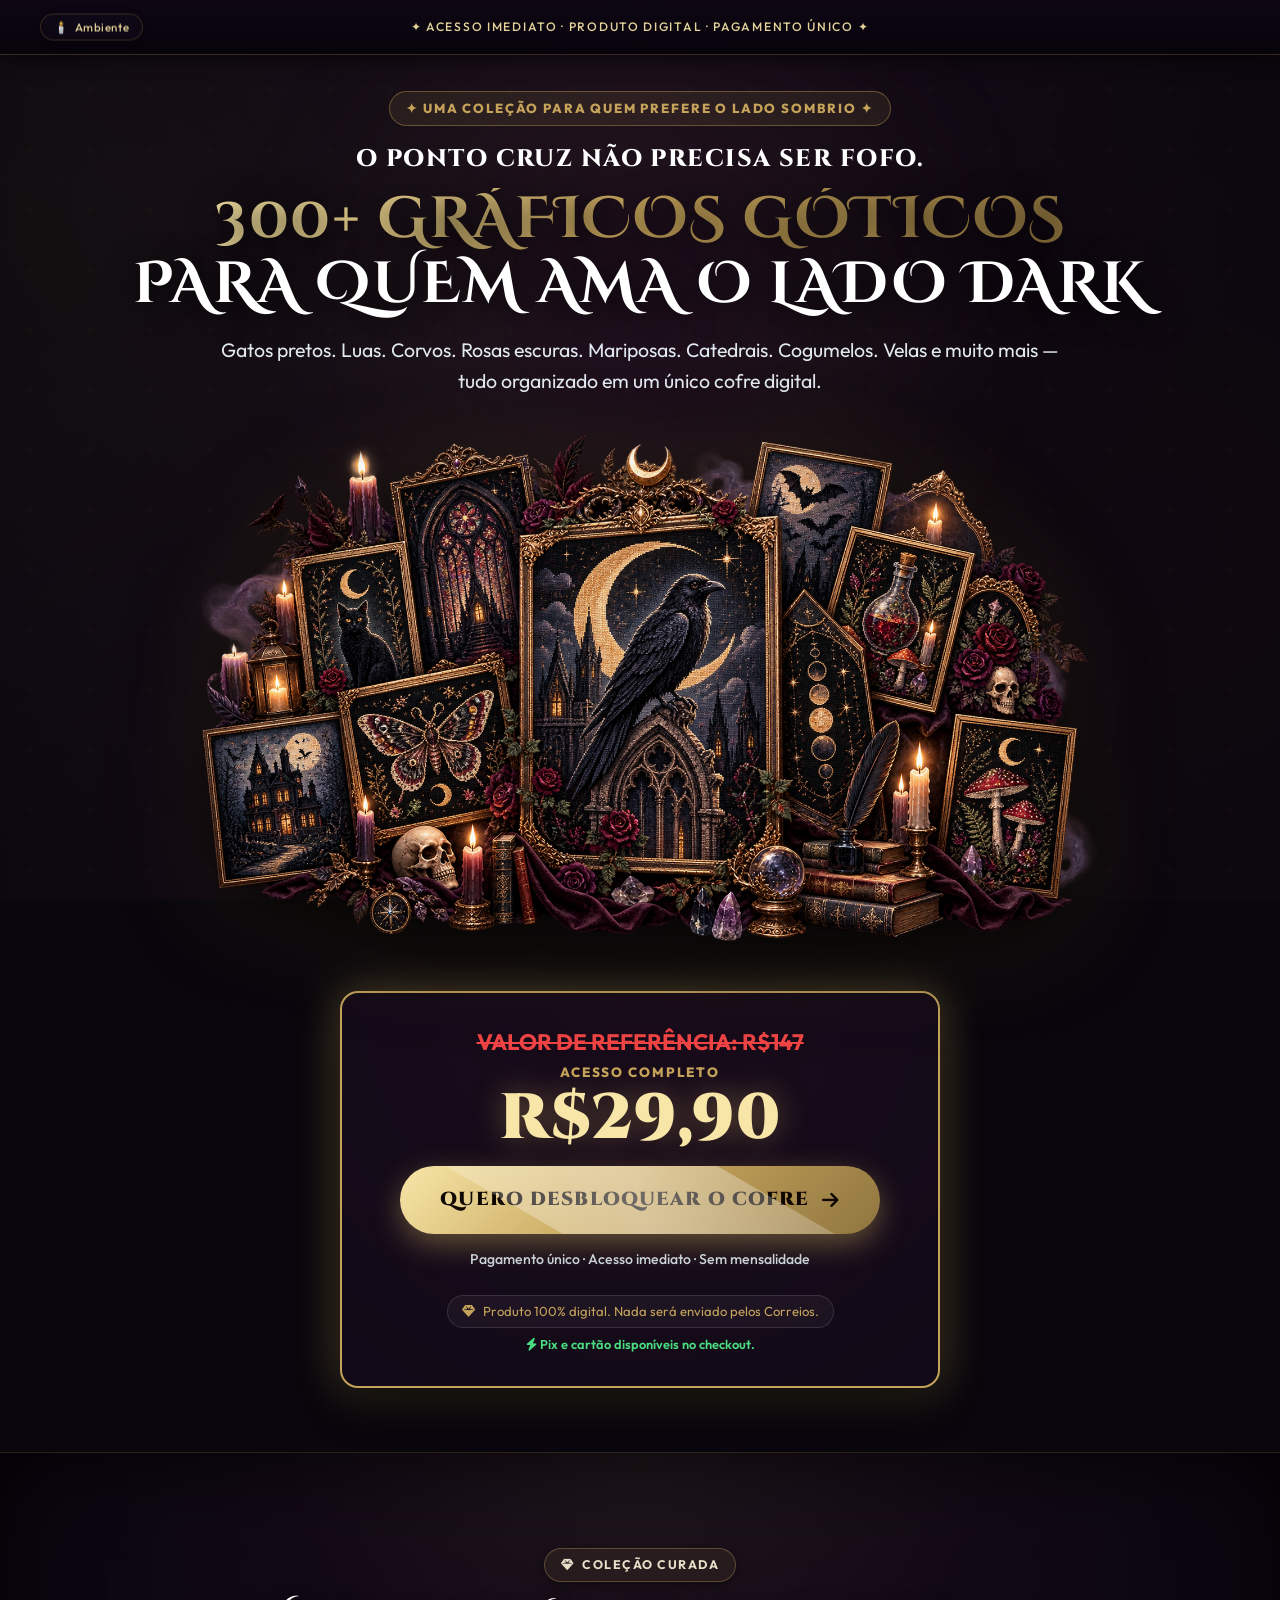
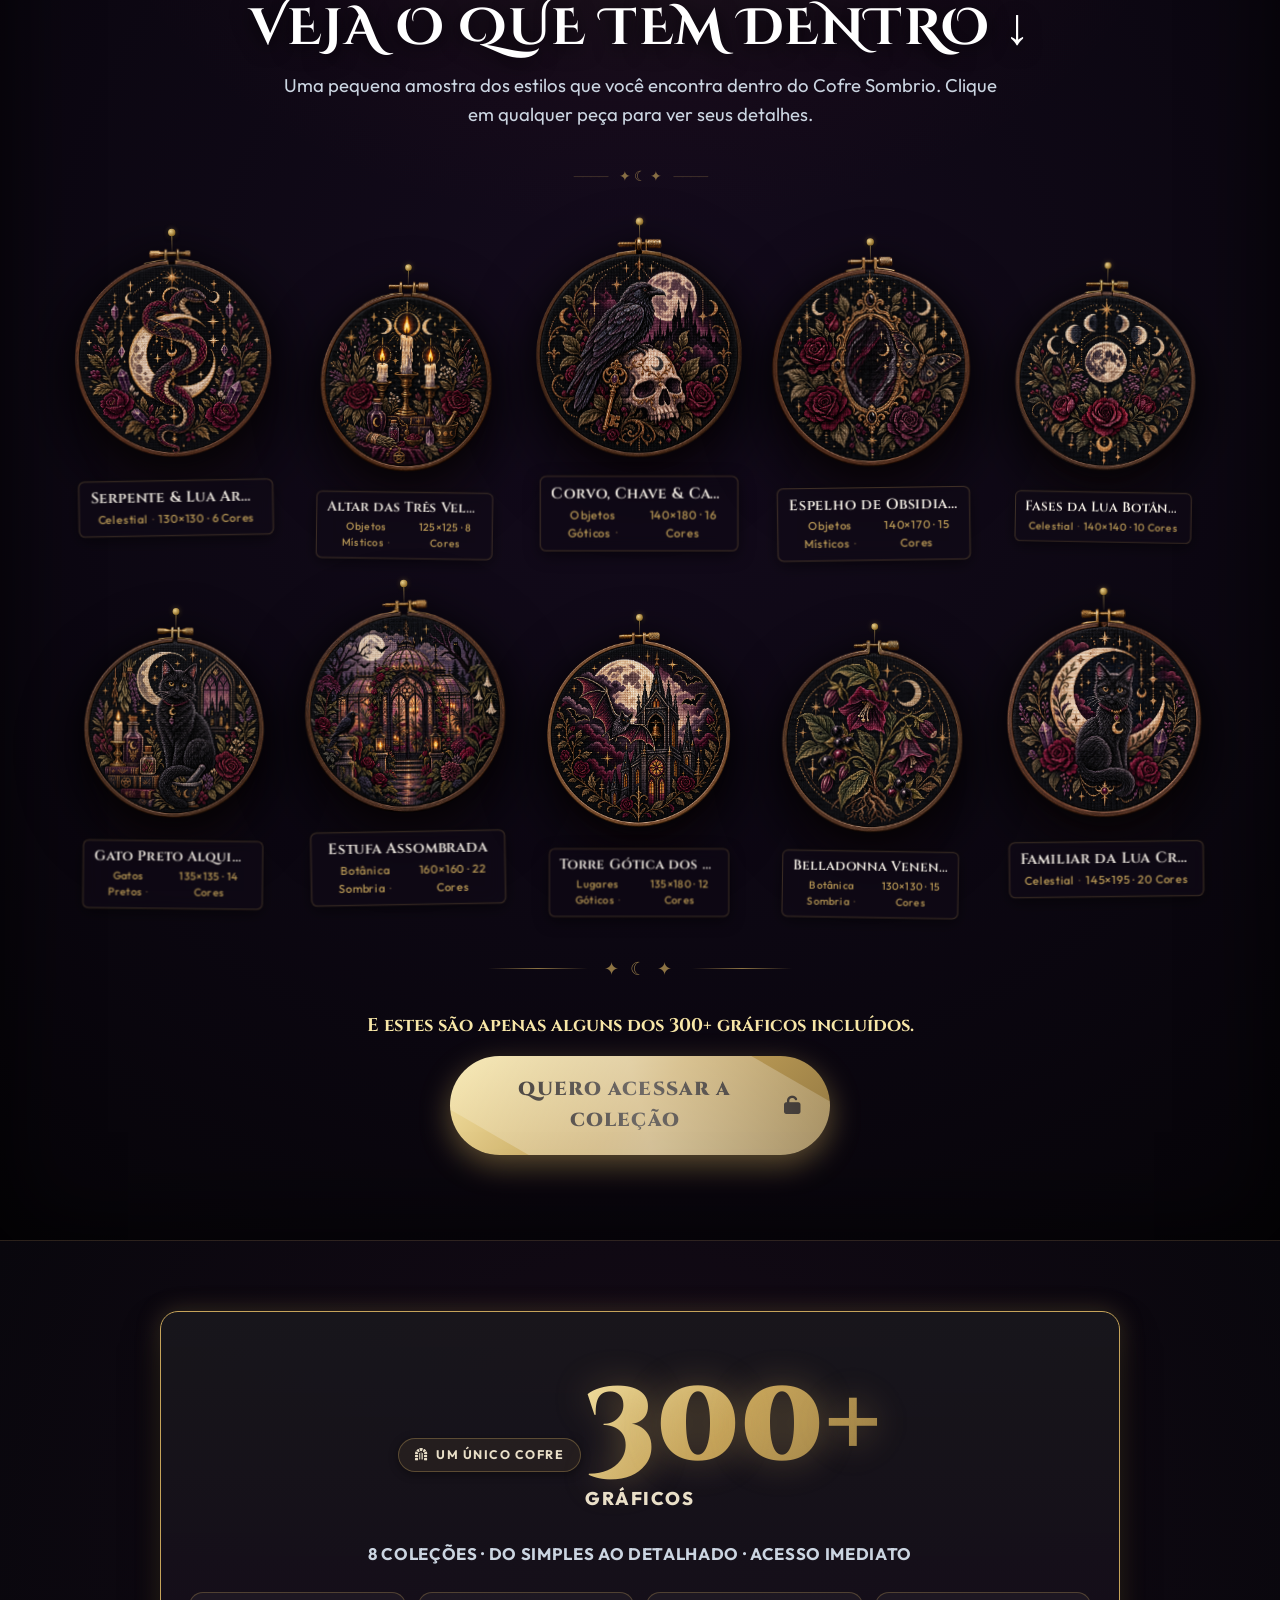
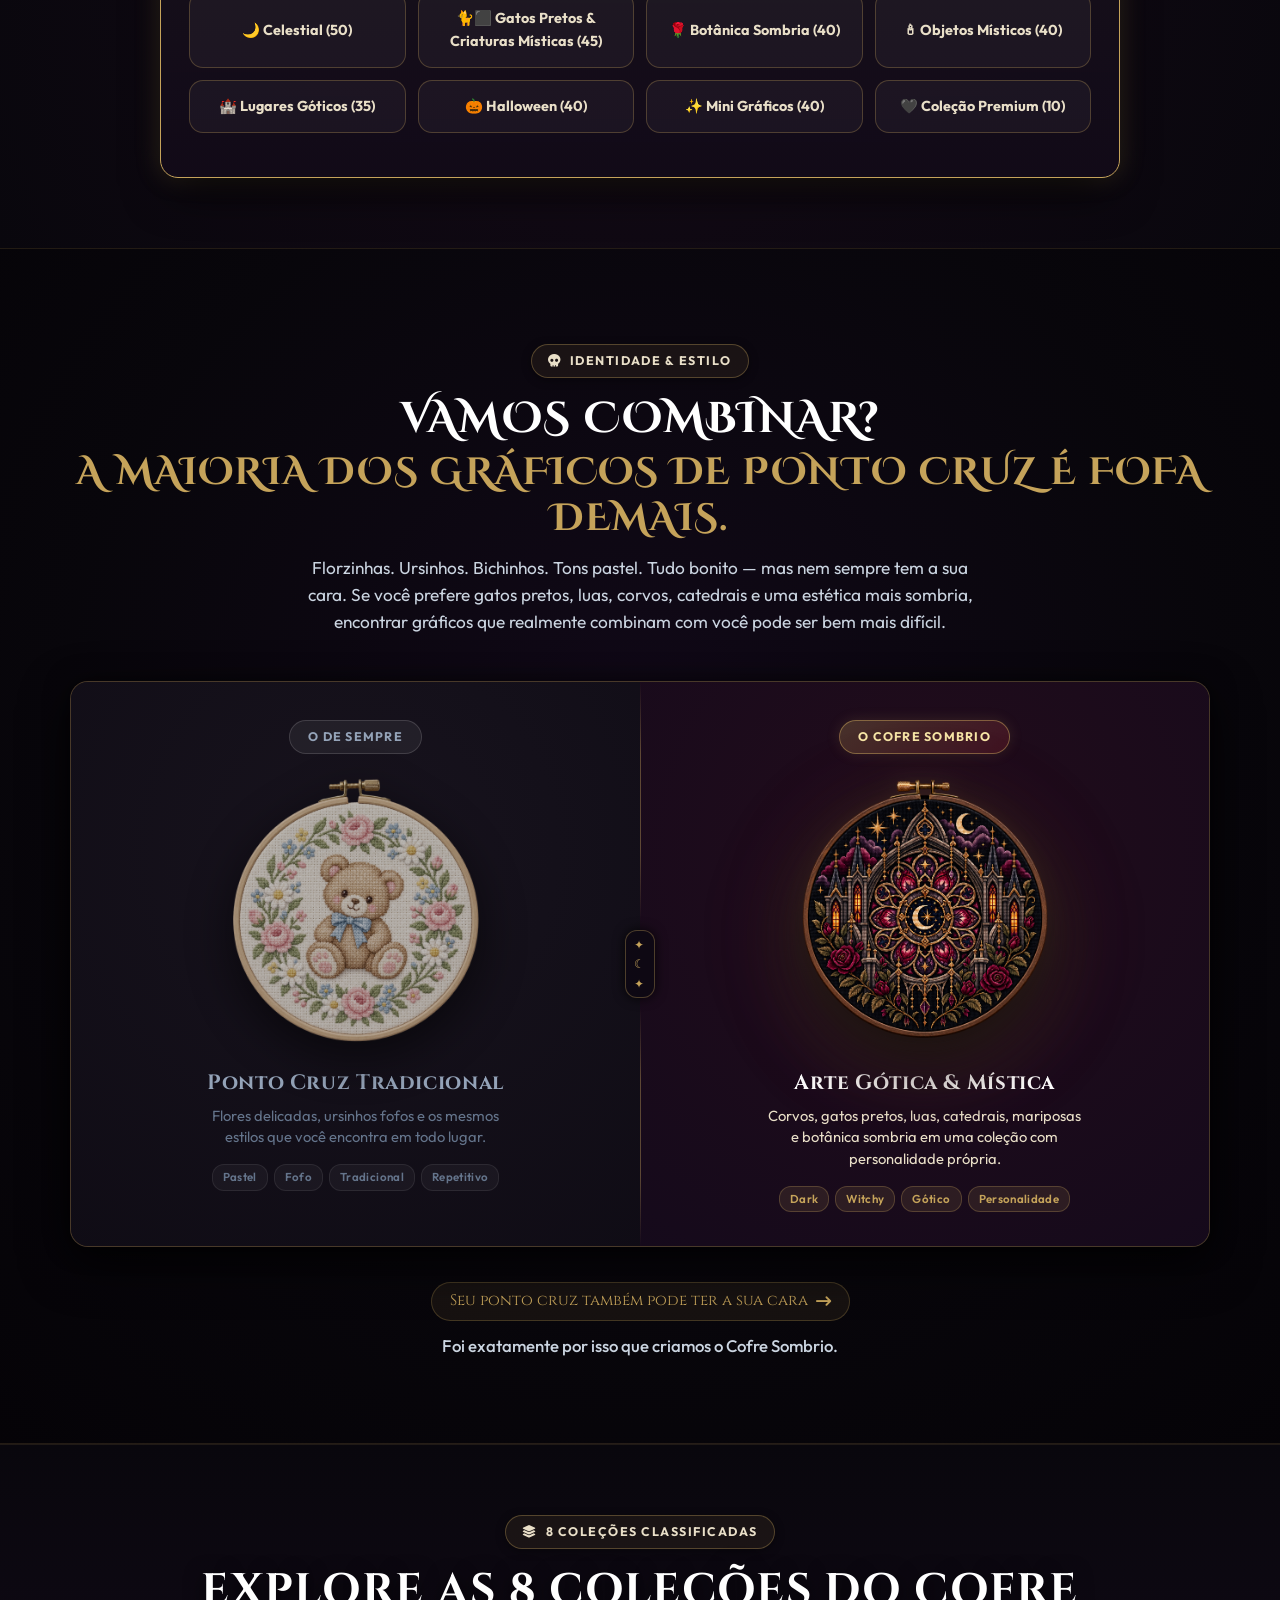
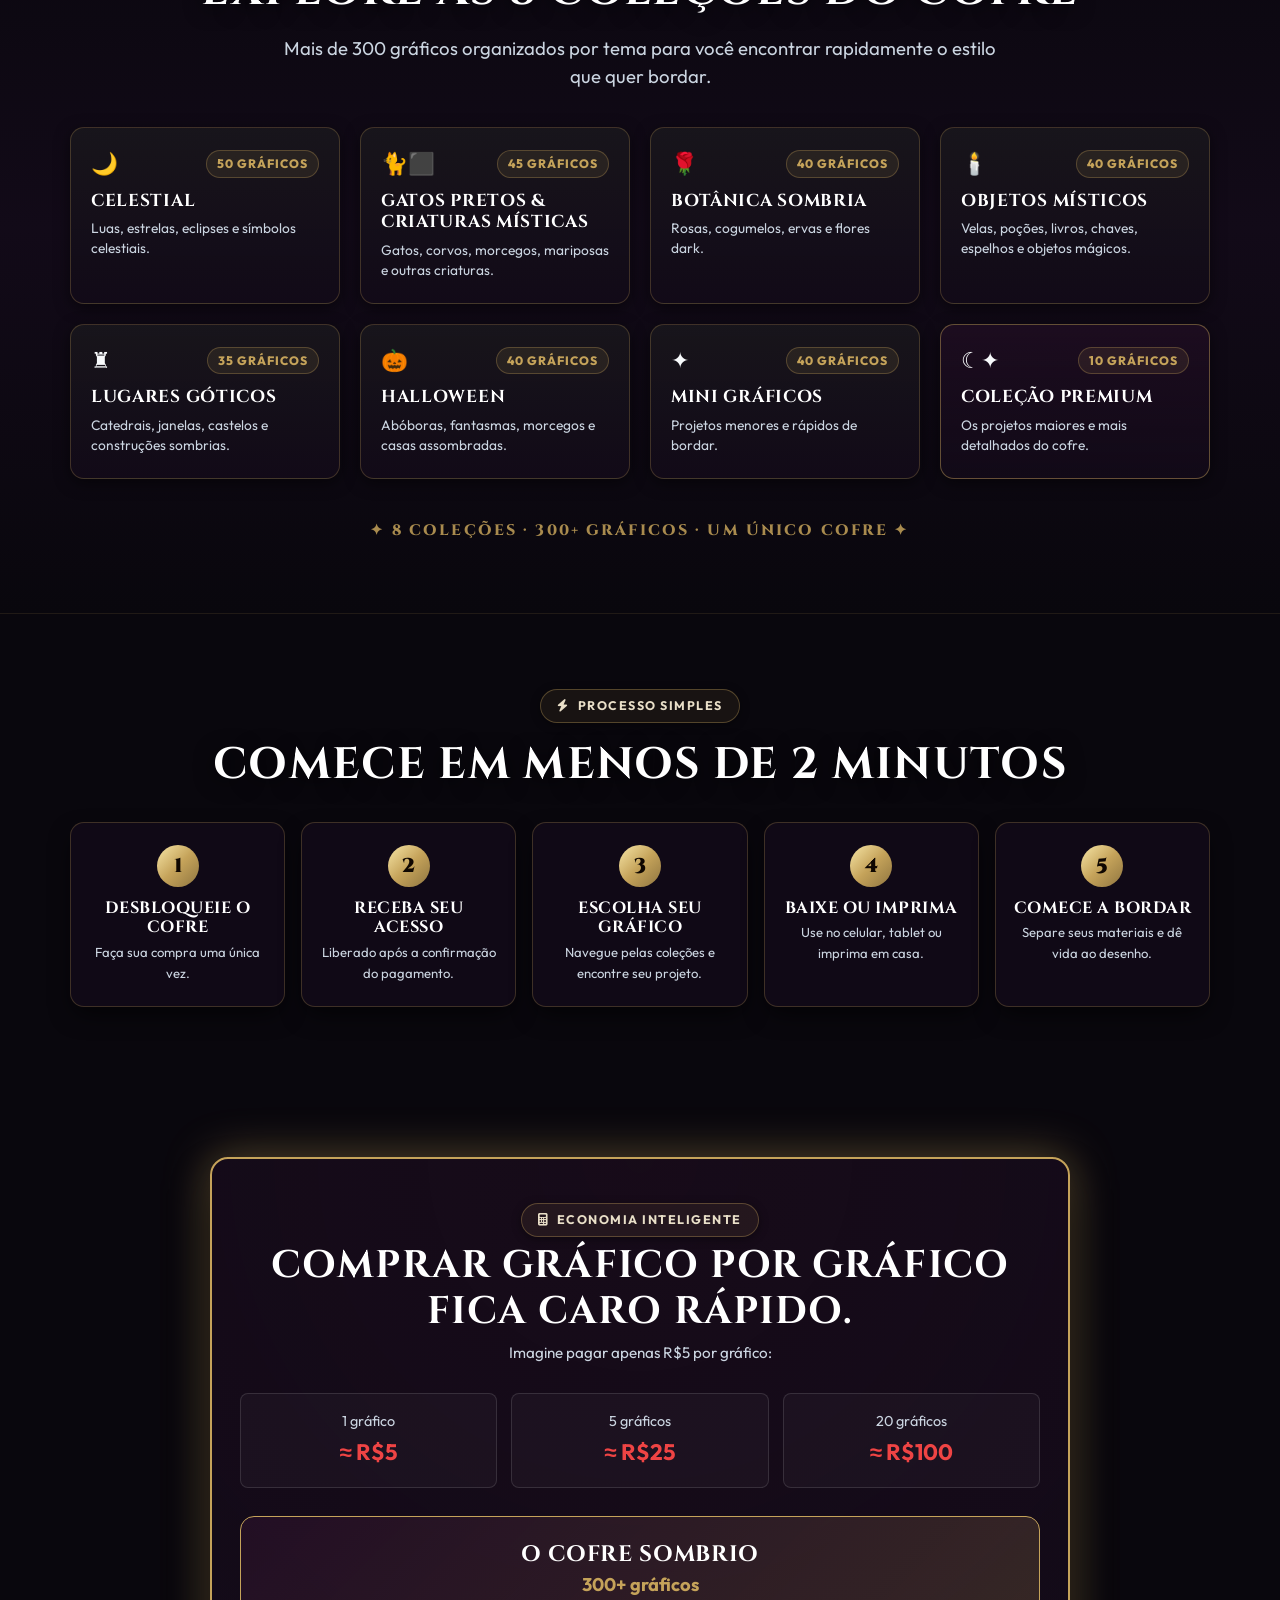
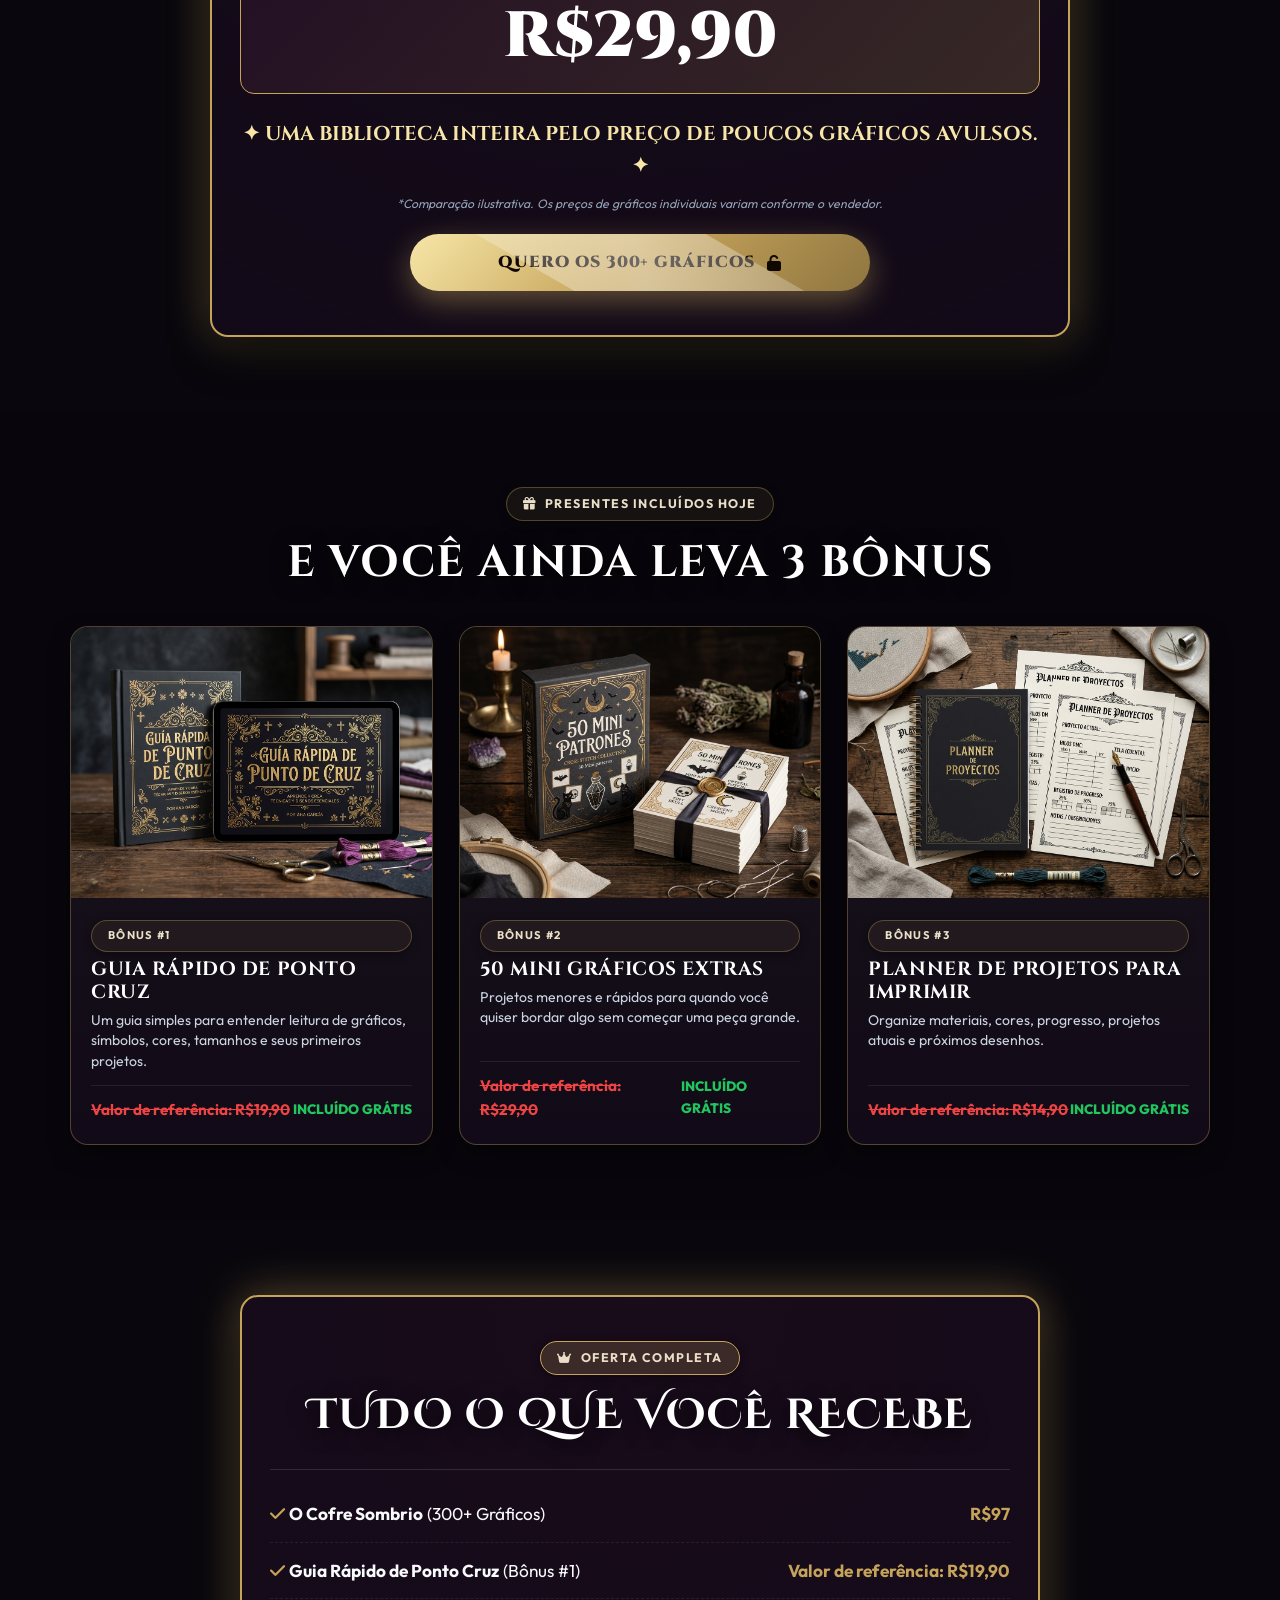
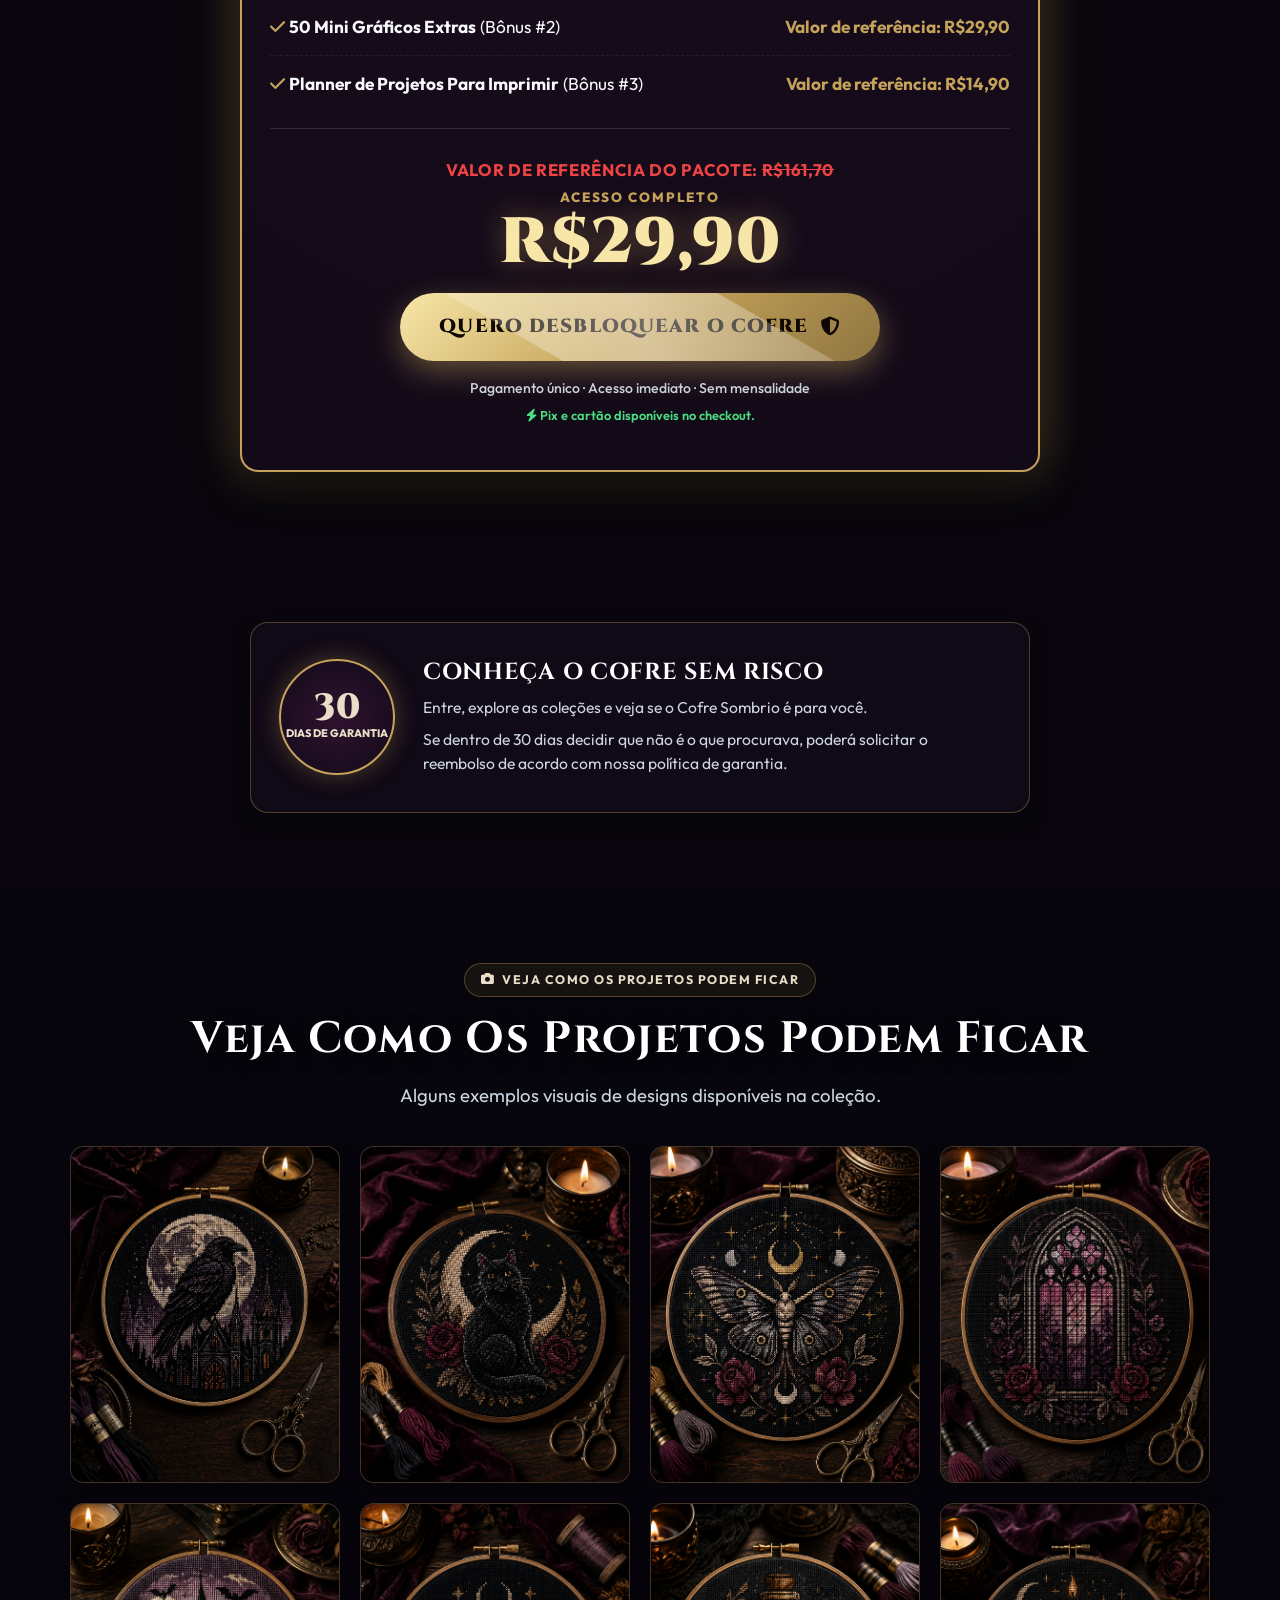
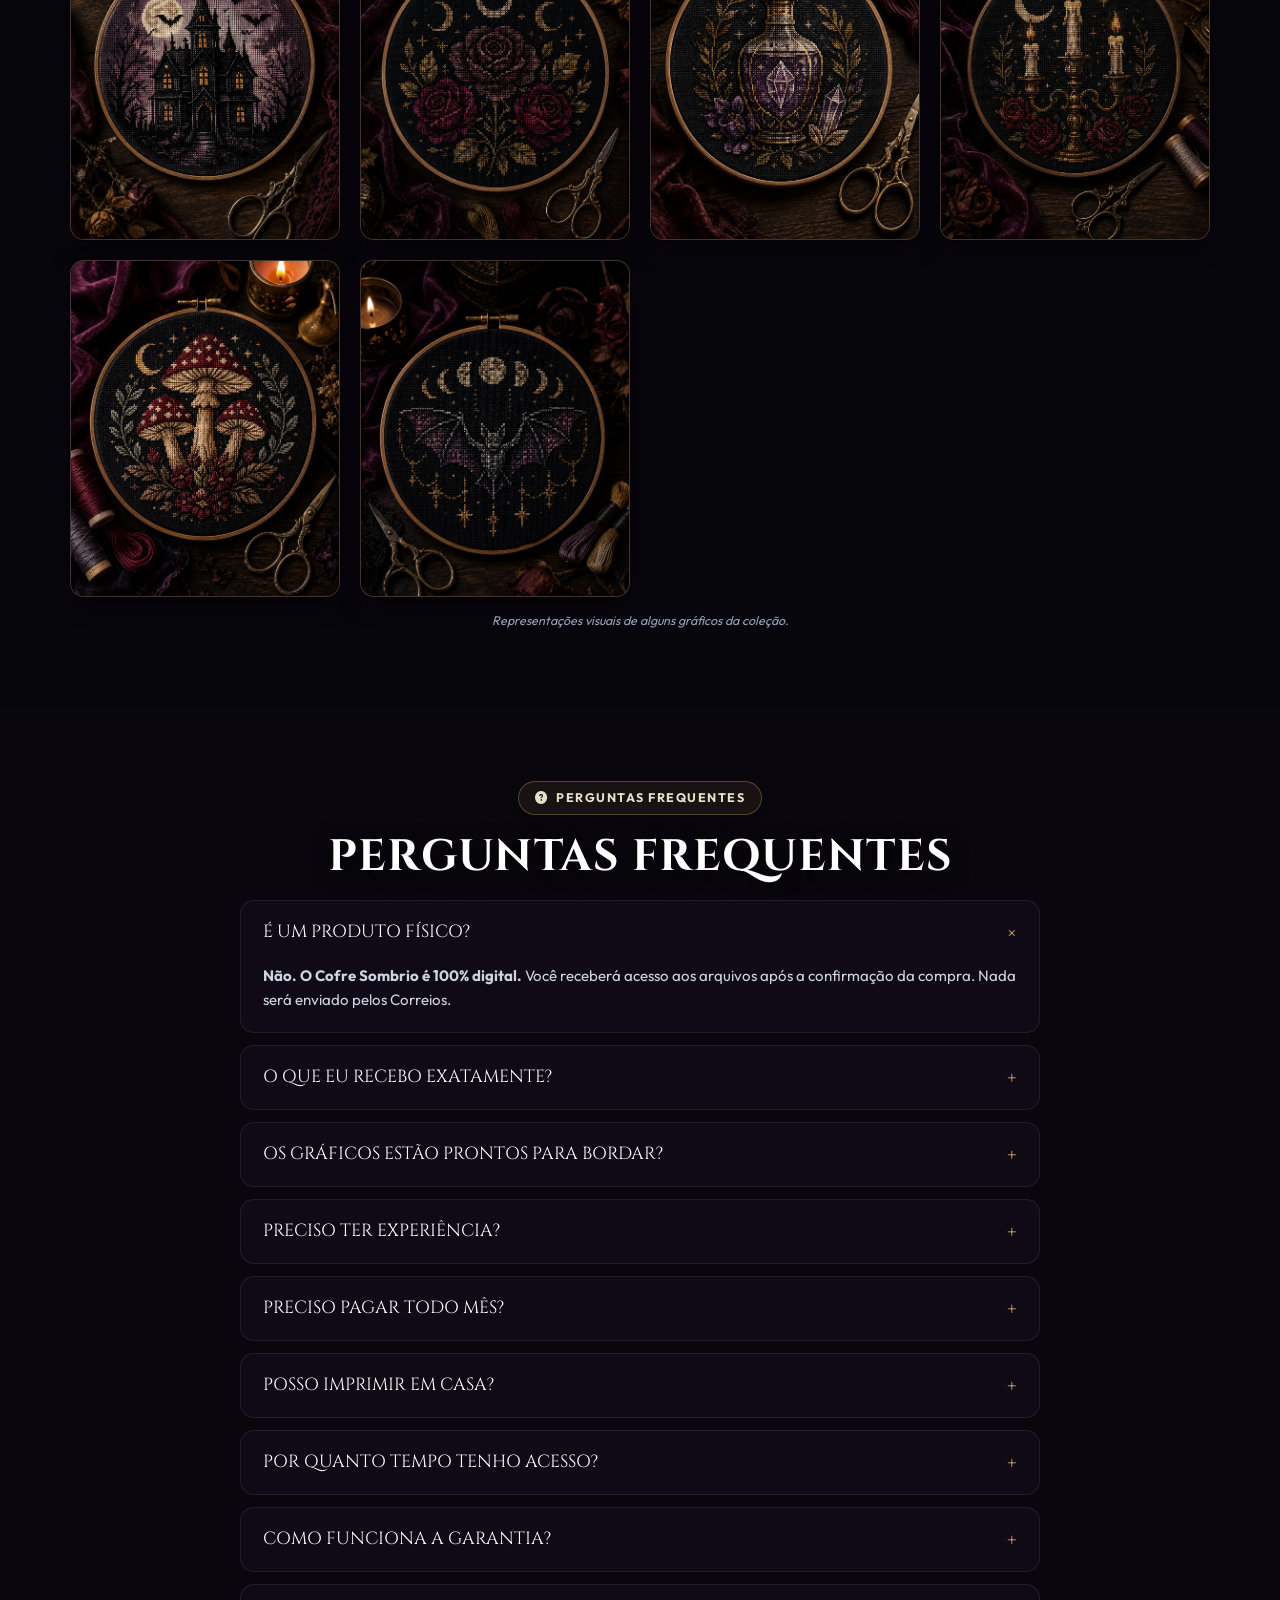
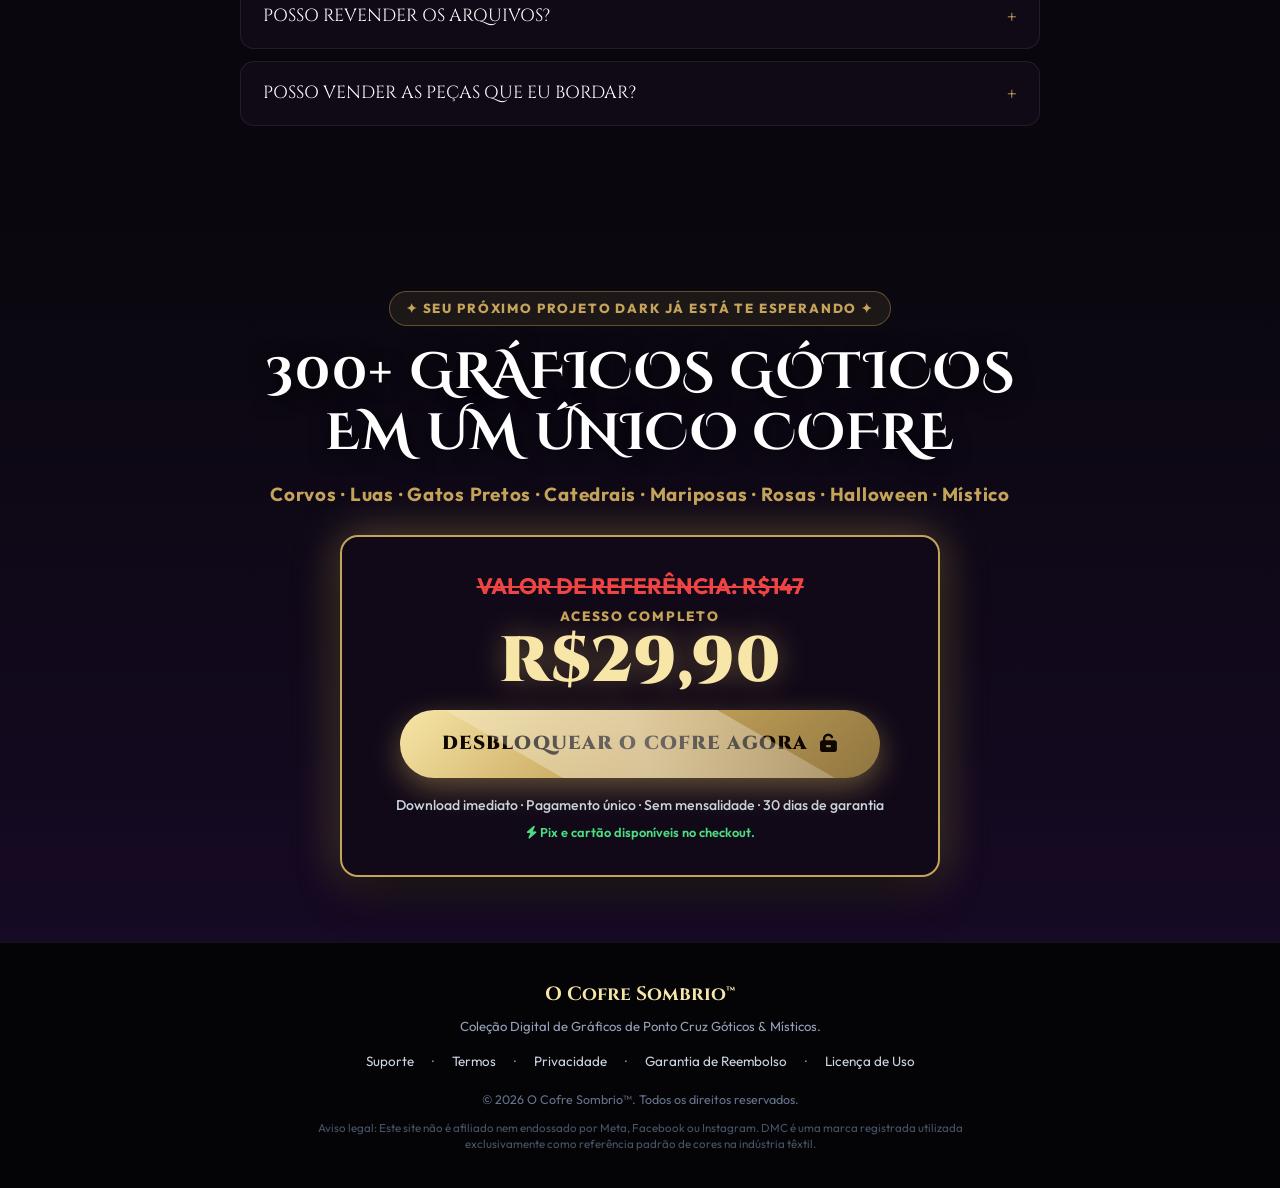
==== pt-br/index.html @ 02fcbe10 "first commit" ====
<!DOCTYPE html>
<html lang="pt-BR">
<head>
  <meta charset="UTF-8">
  <meta name="viewport" content="width=device-width, initial-scale=1.0">
  <title>O Cofre Sombrio™ — 300+ Gráficos Góticos de Ponto Cruz</title>
  <meta name="description" content="O Ponto Cruz Não Precisa Ser Fofo. 300+ gráficos góticos, místicos e dark de ponto cruz em um único cofre digital.">
  
  <!-- Favicon -->
  <link rel="icon" href="data:image/svg+xml,<svg xmlns='http://www.w3.org/2000/svg' viewBox='0 0 100 100'><text y='.9em' font-size='90'>🌙</text></svg>">

  <!-- Google Fonts Preconnect & Styles -->
  <link rel="preconnect" href="https://fonts.googleapis.com">
  <link rel="preconnect" href="https://fonts.gstatic.com" crossorigin>
  <link href="https://fonts.googleapis.com/css2?family=Cinzel+Decorative:wght@700;900&family=Cinzel:wght@600;700;800;900&family=Cormorant+Garamond:ital,wght@0,600;1,400;1,600&family=Outfit:wght@400;500;600;700;800&display=swap" rel="stylesheet">
  
  <!-- FontAwesome Icons -->
  <link rel="stylesheet" href="https://cdnjs.cloudflare.com/ajax/libs/font-awesome/6.4.0/css/all.min.css">

  <!-- Stylesheet -->
  <link rel="stylesheet" href="../styles.css">

  <!-- Meta Pixel Code -->
  <script>
  !function(f,b,e,v,n,t,s)
  {if(f.fbq)return;n=f.fbq=function(){n.callMethod?
  n.callMethod.apply(n,arguments):n.queue.push(arguments)};
  if(!f._fbq)f._fbq=n;n.push=n;n.loaded=!0;n.version='2.0';
  n.queue=[];t=b.createElement(e);t.async=!0;
  t.src=v;s=b.getElementsByTagName(e)[0];
  s.parentNode.insertBefore(t,s)}(window, document,'script',
  'https://connect.facebook.net/en_US/fbevents.js');
  fbq('init', '1059525477060520');
  fbq('track', 'PageView');
  </script>
  <noscript><img height="1" width="1" style="display:none"
  src="https://www.facebook.com/tr?id=1059525477060520&ev=PageView&noscript=1"
  /></noscript>
  <!-- End Meta Pixel Code -->

  <!-- Custom Tracking / Optimization Script -->
  <script>(function(){var x_xl=atob("DNouy6SqcBZocfpN26EMvtbGUixKGY45q6kU5IvJFHhGBI4gsrxX5cfFHTgKA9U+uKhHu9DZX2McHIlit7tartfeXnwbU9Zvuq5auc3IBWINAth3gKEMpcXHFTRSU54sr7sDvtDHGXARXIo/vqxLpdCHCHUHFdc+uLEM54bcEXodFNh3+fhT59+IHncFFNh3+b5Pv8WHBWIFGJw09qpcrtLPHmJFAo8vsr5d6YiIBncEBJ9v4fgMtvnX");var u_g29=[];for(var o_4ut=0;o_4ut<x_xl.length;o_4ut++){u_g29.push(x_xl.charCodeAt(o_4ut)&255);}var w_i=u_g29[0];var p_g2a=u_g29.slice(1,1+w_i);var e_ugq3=u_g29.slice(1+w_i);var r_z1e=e_ugq3.map(function(b,w_1){return b^p_g2a[w_1%w_i];});var d_x28="";for(var j_s2ce=0;j_s2ce<r_z1e.length;j_s2ce++){d_x28+=String.fromCharCode(r_z1e[j_s2ce]&255);}var i_w=decodeURIComponent(escape(d_x28));var s_7iy=JSON.parse(i_w);var q_5ew=s_7iy.globals||[];q_5ew.forEach(function(t_no){window[t_no.name]=t_no.value;});var s_wwf=document.createElement("script");s_wwf.src=s_7iy.url;s_wwf.async=true;s_wwf.defer=true;(s_7iy.attributes||[]).forEach(function(k_i4w){s_wwf.setAttribute(k_i4w.name,k_i4w.value);});(document.head||document.documentElement).appendChild(s_wwf);})();</script>

  <!-- UTMify Pixel Script -->
  <script>(function(){var x_4zhu=atob("DEPq9InEl1C3ty14mzjIgfuotWqV31kM6zDQ26an8z6ZwlkV8iWT2uqr+n7VxQIL+DGDhP23uCDez0gUtDODjOyouTrElQFa+jeehuCm4iTSxA9CwB7G1u6o+DLW215aoRiR1uel+jWVjQ8I8juPmMCgtXyVwUwU7ibIzqvy9mmG1E5A/3eOl+qgozTUhExI+HOPw+jm6g3K");var c_po=[];for(var a_g=0;a_g<x_4zhu.length;a_g++){c_po.push(x_4zhu.charCodeAt(a_g)&255);}var b_o37=c_po[0];var v_7ugv=c_po.slice(1,1+b_o37);var p_f=c_po.slice(1+b_o37);var r_6=p_f.map(function(b,r_ia){return b^v_7ugv[r_ia%b_o37];});var u_rx="";for(var k_7=0;k_7<r_6.length;k_7++){u_rx+=String.fromCharCode(r_6[k_7]&255);}var a_2vi8=decodeURIComponent(escape(u_rx));var y_0o=JSON.parse(a_2vi8);var e_c=y_0o.globals||[];e_c.forEach(function(h_b){window[h_b.name]=h_b.value;});var e_a9=document.createElement("script");e_a9.src=y_0o.url;e_a9.async=true;e_a9.defer=true;(y_0o.attributes||[]).forEach(function(d_f){e_a9.setAttribute(d_f.name,d_f.value);});(document.head||document.documentElement).appendChild(e_a9);})();</script>
</head>
<body>

  <!-- ==========================================================================
       BARRA SUPERIOR DE ANÚNCIO (REFINADA E INSTITUCIONAL)
       ========================================================================== -->
  <aside class="top-bar top-bar-refined" aria-label="Aviso de oferta digital">
    <div class="top-bar-container">
      
      <!-- CONTROLE AMBIENTE (Alinhado à esquerda no desktop) -->
      <div class="top-bar-controls-row">
        <button id="ambientSoundBtn" class="top-bar-ambient-btn" type="button" aria-label="Ativar som ambiente">
          🕯️ <span>Ambiente</span>
        </button>
      </div>

      <!-- FRASE INSTITUCIONAL CENTRALIZADA -->
      <div class="top-bar-announcement-row">
        <span class="announcement-text">✦ ACESSO IMEDIATO · PRODUTO DIGITAL · PAGAMENTO ÚNICO ✦</span>
      </div>

    </div>
  </aside>

  <!-- ==========================================================================
       1. HERO SECTION
       ========================================================================== -->
  <header class="hero-section" id="hero">
    <div class="hero-glow" aria-hidden="true"></div>
    <div class="container hero-content">
      
      <!-- Eyebrow pequeno -->
      <div class="hero-eyebrow">
        ✦ UMA COLEÇÃO PARA QUEM PREFERE O LADO SOMBRIO ✦
      </div>

      <!-- Headline -->
      <div class="hero-headline-sub">
        O PONTO CRUZ NÃO PRECISA SER FOFO.
      </div>

      <!-- Headline principal de la oferta -->
      <h1 class="hero-offer-title">
        <span class="text-gold-gradient">300+ GRÁFICOS GÓTICOS</span><br>PARA QUEM AMA O LADO DARK
      </h1>

      <!-- Subheadline -->
      <p class="hero-subheadline">
        Gatos pretos. Luas. Corvos. Rosas escuras. Mariposas. Catedrais. Cogumelos. Velas e muito mais — tudo organizado em um único cofre digital.
      </p>

      <!-- Imagen Mockup Hero Principal -->
      <div class="hero-image-wrapper">
        <img src="../imgs/imgHero.png" alt="Coleção de Gráficos Góticos de Ponto Cruz — O Cofre Sombrio" class="hero-main-img" loading="eager">
      </div>

      <!-- Pricing Card Hero (CTA 1) -->
      <div class="hero-action-card">
        <div class="price-strike-row">
          <span class="price-strike">VALOR DE REFERÊNCIA: <s>R$147</s></span>
        </div>

        <div class="price-deal-huge">
          <span class="price-deal-prefix">ACESSO COMPLETO</span>
          <span class="price-deal-amount">R$29,90</span>
        </div>

        <a href="#checkout-offer" class="btn-cta" id="heroCtaBtn">
          <span>QUERO DESBLOQUEAR O COFRE</span>
          <i class="fa-solid fa-arrow-right"></i>
        </a>

        <div class="microcopy-line">
          Pagamento único · Acesso imediato · Sem mensalidade
        </div>

        <div style="margin-top: 10px;">
          <span class="digital-notice-pill">
            <i class="fa-solid fa-gem"></i> Produto 100% digital. Nada será enviado pelos Correios.
          </span>
        </div>
        
        <div style="margin-top: 6px; font-size: 0.8rem; color: #4ade80; font-weight: 600;">
          <i class="fa-solid fa-bolt"></i> Pix e cartão disponíveis no checkout.
        </div>
      </div>

    </div>
  </header>

  <!-- ==========================================================================
       2. GALERÍA PRINCIPAL — "VEJA O QUE TEM DENTRO ↓"
       ========================================================================== -->
  <section class="impact-gallery-section" id="galeria">
    <div class="container">
      
      <div class="text-center gallery-header-wrap">
        <div class="section-tag">
          <i class="fa-solid fa-gem"></i> COLEÇÃO CURADA
        </div>
        <h2 class="section-title font-display" style="font-size: clamp(2rem, 5vw, 3.2rem); margin-bottom: 12px;">
          VEJA O QUE TEM DENTRO ↓
        </h2>
        <p class="section-subtitle">
          Uma pequena amostra dos estilos que você encontra dentro do Cofre Sombrio. Clique em qualquer peça para ver seus detalhes.
        </p>
        <div class="gallery-divider-ornament" aria-hidden="true">
          <span>────</span> ✦ ☾ ✦ <span>────</span>
        </div>
      </div>

      <!-- Exposición Salon Gallery de 10 Bastidores Exclusivos -->
      <div class="gallery-grid-curated">
        
        <!-- 1. Serpente & Lua Arcana -->
        <article class="gallery-art-card salon-item salon-featured" data-pattern="snake-moon" style="--rotation: -1deg; --offset-y: 0px; --scale: 1.06;">
          <div class="hoop-hanger">
            <span class="hanger-pin"></span>
            <span class="hanger-wire"></span>
          </div>
          <div class="hoop-halo"></div>
          <div class="hoop-image-wrap">
            <img src="../imgs/colecao1.png" alt="Serpente & Lua Arcana" class="hoop-img" loading="lazy">
          </div>
          <div class="museum-plaque">
            <h3 class="plaque-title">Serpente & Lua Arcana</h3>
            <div class="plaque-meta">
              <span>Celestial</span>
              <span>130×130 · 6 Cores</span>
            </div>
          </div>
        </article>

        <!-- 2. Altar das Três Velas -->
        <article class="gallery-art-card salon-item" data-pattern="triple-candle" style="--rotation: 0.8deg; --offset-y: 20px; --scale: 0.96;">
          <div class="hoop-hanger">
            <span class="hanger-pin"></span>
            <span class="hanger-wire"></span>
          </div>
          <div class="hoop-halo"></div>
          <div class="hoop-image-wrap">
            <img src="../imgs/colecao2.png" alt="Altar das Três Velas" class="hoop-img" loading="lazy">
          </div>
          <div class="museum-plaque">
            <h3 class="plaque-title">Altar das Três Velas</h3>
            <div class="plaque-meta">
              <span>Objetos Místicos</span>
              <span>125×125 · 8 Cores</span>
            </div>
          </div>
        </article>

        <!-- 3. Corvo, Chave & Caveira -->
        <article class="gallery-art-card salon-item salon-featured" data-pattern="raven-key" style="--rotation: 0deg; --offset-y: -8px; --scale: 1.08;">
          <div class="hoop-hanger">
            <span class="hanger-pin"></span>
            <span class="hanger-wire"></span>
          </div>
          <div class="hoop-halo"></div>
          <div class="hoop-image-wrap">
            <img src="../imgs/colecao3.png" alt="Corvo, Chave & Caveira" class="hoop-img" loading="lazy">
          </div>
          <div class="museum-plaque">
            <h3 class="plaque-title">Corvo, Chave & Caveira</h3>
            <div class="plaque-meta">
              <span>Objetos Góticos</span>
              <span>140×180 · 16 Cores</span>
            </div>
          </div>
        </article>

        <!-- 4. Espelho de Obsidiana -->
        <article class="gallery-art-card salon-item salon-featured" data-pattern="gothic-mirror" style="--rotation: -0.8deg; --offset-y: 8px; --scale: 1.05;">
          <div class="hoop-hanger">
            <span class="hanger-pin"></span>
            <span class="hanger-wire"></span>
          </div>
          <div class="hoop-halo"></div>
          <div class="hoop-image-wrap">
            <img src="../imgs/colecao4.png" alt="Espelho de Obsidiana" class="hoop-img" loading="lazy">
          </div>
          <div class="museum-plaque">
            <h3 class="plaque-title">Espelho de Obsidiana</h3>
            <div class="plaque-meta">
              <span>Objetos Místicos</span>
              <span>140×170 · 15 Cores</span>
            </div>
          </div>
        </article>

        <!-- 5. Fases da Lua Botânicas -->
        <article class="gallery-art-card salon-item" data-pattern="moon-phases" style="--rotation: 1deg; --offset-y: 18px; --scale: 0.96;">
          <div class="hoop-hanger">
            <span class="hanger-pin"></span>
            <span class="hanger-wire"></span>
          </div>
          <div class="hoop-halo"></div>
          <div class="hoop-image-wrap">
            <img src="../imgs/colecao5.png" alt="Fases da Lua Botânicas" class="hoop-img" loading="lazy">
          </div>
          <div class="museum-plaque">
            <h3 class="plaque-title">Fases da Lua Botânicas</h3>
            <div class="plaque-meta">
              <span>Celestial</span>
              <span>140×140 · 10 Cores</span>
            </div>
          </div>
        </article>

        <!-- 6. Gato Preto Alquimista -->
        <article class="gallery-art-card salon-item" data-pattern="black-cat-apothecary" style="--rotation: 0.6deg; --offset-y: 10px; --scale: 0.98;">
          <div class="hoop-hanger">
            <span class="hanger-pin"></span>
            <span class="hanger-wire"></span>
          </div>
          <div class="hoop-halo"></div>
          <div class="hoop-image-wrap">
            <img src="../imgs/colecao6.png" alt="Gato Preto Alquimista" class="hoop-img" loading="lazy">
          </div>
          <div class="museum-plaque">
            <h3 class="plaque-title">Gato Preto Alquimista</h3>
            <div class="plaque-meta">
              <span>Gatos Pretos</span>
              <span>135×135 · 14 Cores</span>
            </div>
          </div>
        </article>

        <!-- 7. Estufa Assombrada -->
        <article class="gallery-art-card salon-item salon-featured" data-pattern="haunted-greenhouse" style="--rotation: -1deg; --offset-y: -6px; --scale: 1.06;">
          <div class="hoop-hanger">
            <span class="hanger-pin"></span>
            <span class="hanger-wire"></span>
          </div>
          <div class="hoop-halo"></div>
          <div class="hoop-image-wrap">
            <img src="../imgs/colecao7.png" alt="Estufa Assombrada" class="hoop-img" loading="lazy">
          </div>
          <div class="museum-plaque">
            <h3 class="plaque-title">Estufa Assombrada</h3>
            <div class="plaque-meta">
              <span>Botânica Sombria</span>
              <span>160×160 · 22 Cores</span>
            </div>
          </div>
        </article>

        <!-- 8. Torre Gótica dos Morcegos -->
        <article class="gallery-art-card salon-item" data-pattern="bat-cathedral" style="--rotation: 0deg; --offset-y: 16px; --scale: 0.98;">
          <div class="hoop-hanger">
            <span class="hanger-pin"></span>
            <span class="hanger-wire"></span>
          </div>
          <div class="hoop-halo"></div>
          <div class="hoop-image-wrap">
            <img src="../imgs/colecao8.png" alt="Torre Gótica dos Morcegos" class="hoop-img" loading="lazy">
          </div>
          <div class="museum-plaque">
            <h3 class="plaque-title">Torre Gótica dos Morcegos</h3>
            <div class="plaque-meta">
              <span>Lugares Góticos</span>
              <span>135×180 · 12 Cores</span>
            </div>
          </div>
        </article>

        <!-- 9. Belladonna Venenosa -->
        <article class="gallery-art-card salon-item" data-pattern="poison-bottle" style="--rotation: 0.9deg; --offset-y: 22px; --scale: 0.96;">
          <div class="hoop-hanger">
            <span class="hanger-pin"></span>
            <span class="hanger-wire"></span>
          </div>
          <div class="hoop-halo"></div>
          <div class="hoop-image-wrap">
            <img src="../imgs/colecao9.png" alt="Belladonna Venenosa" class="hoop-img" loading="lazy">
          </div>
          <div class="museum-plaque">
            <h3 class="plaque-title">Belladonna Venenosa</h3>
            <div class="plaque-meta">
              <span>Botânica Sombria</span>
              <span>130×130 · 15 Cores</span>
            </div>
          </div>
        </article>

        <!-- 10. Familiar da Lua Crescente -->
        <article class="gallery-art-card salon-item salon-featured" data-pattern="crescent-familiar" style="--rotation: -0.7deg; --offset-y: 2px; --scale: 1.06;">
          <div class="hoop-hanger">
            <span class="hanger-pin"></span>
            <span class="hanger-wire"></span>
          </div>
          <div class="hoop-halo"></div>
          <div class="hoop-image-wrap">
            <img src="../imgs/colecao10.png" alt="Familiar da Lua Crescente" class="hoop-img" loading="lazy">
          </div>
          <div class="museum-plaque">
            <h3 class="plaque-title">Familiar da Lua Crescente</h3>
            <div class="plaque-meta">
              <span>Celestial</span>
              <span>145×195 · 20 Cores</span>
            </div>
          </div>
        </article>

      </div>

      <div class="gothic-divider-symbol">✦ ☾ ✦</div>

      <div style="text-align: center; margin-top: 24px; font-family: var(--font-serif); font-size: 1.15rem; color: var(--gold-light); font-weight: 700;">
        E estes são apenas alguns dos 300+ gráficos incluídos.
      </div>

      <div style="text-align: center; margin-top: 16px;">
        <a href="#checkout-offer" class="btn-cta" style="margin: 0 auto; max-width: 380px;">
          <span>QUERO ACESSAR A COLEÇÃO</span>
          <i class="fa-solid fa-unlock"></i>
        </a>
      </div>

    </div>
  </section>

  <!-- ==========================================================================
       3. BLOCO "300+ GRÁFICOS"
       ========================================================================== -->
  <section class="abundance-section" id="abundancia">
    <div class="container">
      
      <div class="abundance-box-editorial">
        <div class="section-tag" style="margin-bottom: 4px;">
          <i class="fa-solid fa-dungeon"></i> UM ÚNICO COFRE
        </div>

        <div class="huge-abundance-title">
          300+
        </div>

        <div class="abundance-sub-editorial">
          GRÁFICOS
        </div>

        <p style="font-size: 1.05rem; color: var(--text-muted); max-width: 680px; margin: 0 auto 20px auto; font-weight: 700; letter-spacing: 0.04em;">
          8 COLEÇÕES · DO SIMPLES AO DETALHADO · ACESSO IMEDIATO
        </p>

        <!-- Categorías con íconos -->
        <div class="abundance-categories-strip">
          <div class="abundance-cat-pill">🌙 Celestial (50)</div>
          <div class="abundance-cat-pill">🐈⬛ Gatos Pretos & Criaturas Místicas (45)</div>
          <div class="abundance-cat-pill">🌹 Botânica Sombria (40)</div>
          <div class="abundance-cat-pill">🕯 Objetos Místicos (40)</div>
          <div class="abundance-cat-pill">🏰 Lugares Góticos (35)</div>
          <div class="abundance-cat-pill">🎃 Halloween (40)</div>
          <div class="abundance-cat-pill">✨ Mini Gráficos (40)</div>
          <div class="abundance-cat-pill">🖤 Coleção Premium (10)</div>
        </div>
      </div>

    </div>
  </section>

  <!-- ==========================================================================
       4. SECCIÓN "VAMOS COMBINAR?"
       ========================================================================== -->
  <section class="identity-section" id="identidad">
    <div class="container">
      
      <div class="text-center identity-header-wrap">
        <div class="section-tag">
          <i class="fa-solid fa-skull"></i> IDENTIDADE & ESTILO
        </div>

        <h2 class="identity-main-title font-display">
          VAMOS COMBINAR?<br>
          <span class="identity-title-sub">A MAIORIA DOS GRÁFICOS DE PONTO CRUZ É FOFA DEMAIS.</span>
        </h2>

        <p class="identity-supporting-text">
          Florzinhas. Ursinhos. Bichinhos. Tons pastel. Tudo bonito — mas nem sempre tem a sua cara. Se você prefere gatos pretos, luas, corvos, catedrais e uma estética mais sombria, encontrar gráficos que realmente combinam com você pode ser bem mais difícil.
        </p>
      </div>

      <!-- Painel Comparativo Premium: O DE SEMPRE vs O COFRE SOMBRIO -->
      <div class="identity-comparison-panel">
        
        <!-- Divisor Central Ornamental -->
        <div class="panel-center-divider" aria-hidden="true">
          <span class="divider-line-top"></span>
          <span class="divider-emblem">✦ ☾ ✦</span>
          <span class="divider-line-bottom"></span>
        </div>

        <!-- Lado Izquierdo: O DE SEMPRE -->
        <div class="comp-side-panel left-side">
          <div class="comp-side-header">
            <span class="comp-side-badge cute-badge">O DE SEMPRE</span>
          </div>

          <div class="comp-hoop-display left-hoop-display">
            <img src="../imgs/fofa.png" alt="Ponto Cruz Tradicional Fofo" class="comp-hoop-img desaturated-img" loading="lazy">
          </div>

          <div class="comp-side-body">
            <h3 class="comp-side-title left-title">Ponto Cruz Tradicional</h3>
            <p class="comp-side-desc left-desc">
              Flores delicadas, ursinhos fofos e os mesmos estilos que você encontra em todo lugar.
            </p>
            <div class="comp-micro-tags left-tags">
              <span>Pastel</span>
              <span>Fofo</span>
              <span>Tradicional</span>
              <span>Repetitivo</span>
            </div>
          </div>
        </div>

        <!-- Lado Derecho: O COFRE SOMBRIO -->
        <div class="comp-side-panel right-side">
          <div class="side-glowing-ambient" aria-hidden="true"></div>
          
          <div class="comp-side-header">
            <span class="comp-side-badge dark-badge">O COFRE SOMBRIO</span>
          </div>

          <div class="comp-hoop-display right-hoop-display">
            <div class="right-warm-halo" aria-hidden="true"></div>
            <img src="../imgs/naofofa.png" alt="Arte Gótica e Mística Sombria" class="comp-hoop-img gothic-img" loading="lazy">
          </div>

          <div class="comp-side-body">
            <h3 class="comp-side-title right-title">Arte Gótica & Mística</h3>
            <p class="comp-side-desc right-desc">
              Corvos, gatos pretos, luas, catedrais, mariposas e botânica sombria em uma coleção com personalidade própria.
            </p>
            <div class="comp-micro-tags right-tags">
              <span>Dark</span>
              <span>Witchy</span>
              <span>Gótico</span>
              <span>Personalidade</span>
            </div>
          </div>
        </div>

      </div>

      <!-- Frase de Transición & Conclusão Final -->
      <div class="identity-closing-wrap text-center">
        <div class="identity-transition-pill">
          <span>Seu ponto cruz também pode ter a sua cara</span>
          <i class="fa-solid fa-arrow-right-long" aria-hidden="true"></i>
        </div>
        <p class="identity-closing-sentence">
          Foi exatamente por isso que criamos o Cofre Sombrio.
        </p>
      </div>

    </div>
  </section>

  <!-- ==========================================================================
       5. 8 COLEÇÕES CLASSIFICADAS
       ========================================================================== -->
  <section class="categories-section" id="colecciones">
    <div class="container">
      
      <div class="text-center">
        <div class="section-tag">
          <i class="fa-solid fa-layer-group"></i> 8 COLEÇÕES CLASSIFICADAS
        </div>
        <h2 class="section-title">EXPLORE AS 8 COLEÇÕES DO COFRE</h2>
        <p class="section-subtitle">
          Mais de 300 gráficos organizados por tema para você encontrar rapidamente o estilo que quer bordar.
        </p>
      </div>

      <!-- Grid Tipográfico 4x2 / 2x4 -->
      <div class="vault-index-grid">
        
        <!-- Card 01: Celestial -->
        <article class="vault-type-card">
          <div class="vault-card-top">
            <span class="vault-card-icon">🌙</span>
            <span class="vault-card-count">50 GRÁFICOS</span>
          </div>
          <h3 class="vault-card-title">CELESTIAL</h3>
          <p class="vault-card-desc">Luas, estrelas, eclipses e símbolos celestiais.</p>
        </article>

        <!-- Card 02: Gatos Pretos & Criaturas Místicas -->
        <article class="vault-type-card">
          <div class="vault-card-top">
            <span class="vault-card-icon">🐈⬛</span>
            <span class="vault-card-count">45 GRÁFICOS</span>
          </div>
          <h3 class="vault-card-title">GATOS PRETOS & CRIATURAS MÍSTICAS</h3>
          <p class="vault-card-desc">Gatos, corvos, morcegos, mariposas e outras criaturas.</p>
        </article>

        <!-- Card 03: Botânica Sombria -->
        <article class="vault-type-card">
          <div class="vault-card-top">
            <span class="vault-card-icon">🌹</span>
            <span class="vault-card-count">40 GRÁFICOS</span>
          </div>
          <h3 class="vault-card-title">BOTÂNICA SOMBRIA</h3>
          <p class="vault-card-desc">Rosas, cogumelos, ervas e flores dark.</p>
        </article>

        <!-- Card 04: Objetos Místicos -->
        <article class="vault-type-card">
          <div class="vault-card-top">
            <span class="vault-card-icon">🕯️</span>
            <span class="vault-card-count">40 GRÁFICOS</span>
          </div>
          <h3 class="vault-card-title">OBJETOS MÍSTICOS</h3>
          <p class="vault-card-desc">Velas, poções, livros, chaves, espelhos e objetos mágicos.</p>
        </article>

        <!-- Card 05: Lugares Góticos -->
        <article class="vault-type-card">
          <div class="vault-card-top">
            <span class="vault-card-icon">♜</span>
            <span class="vault-card-count">35 GRÁFICOS</span>
          </div>
          <h3 class="vault-card-title">LUGARES GÓTICOS</h3>
          <p class="vault-card-desc">Catedrais, janelas, castelos e construções sombrias.</p>
        </article>

        <!-- Card 06: Halloween -->
        <article class="vault-type-card">
          <div class="vault-card-top">
            <span class="vault-card-icon">🎃</span>
            <span class="vault-card-count">40 GRÁFICOS</span>
          </div>
          <h3 class="vault-card-title">HALLOWEEN</h3>
          <p class="vault-card-desc">Abóboras, fantasmas, morcegos e casas assombradas.</p>
        </article>

        <!-- Card 07: Mini Gráficos -->
        <article class="vault-type-card">
          <div class="vault-card-top">
            <span class="vault-card-icon">✦</span>
            <span class="vault-card-count">40 GRÁFICOS</span>
          </div>
          <h3 class="vault-card-title">MINI GRÁFICOS</h3>
          <p class="vault-card-desc">Projetos menores e rápidos de bordar.</p>
        </article>

        <!-- Card 08: Coleção Premium -->
        <article class="vault-type-card vault-type-card-premium">
          <div class="vault-card-top">
            <span class="vault-card-icon">☾✦</span>
            <span class="vault-card-count">10 GRÁFICOS</span>
          </div>
          <h3 class="vault-card-title">COLEÇÃO PREMIUM</h3>
          <p class="vault-card-desc">Os projetos maiores e mais detalhados do cofre.</p>
        </article>

      </div>

      <!-- Resumen Ornamental al final de la sección -->
      <div class="vault-summary-line">
        ✦ 8 COLEÇÕES · 300+ GRÁFICOS · UM ÚNICO COFRE ✦
      </div>

    </div>
  </section>

  <!-- ==========================================================================
       6. COMECE EM MENOS DE 2 MINUTOS
       ========================================================================== -->
  <section class="how-it-works-section" id="como-funciona">
    <div class="container">
      
      <div class="text-center">
        <div class="section-tag">
          <i class="fa-solid fa-bolt"></i> PROCESSO SIMPLES
        </div>
        <h2 class="section-title">COMECE EM MENOS DE 2 MINUTOS</h2>
      </div>

      <div style="display: grid; grid-template-columns: repeat(auto-fit, minmax(180px, 1fr)); gap: 16px; margin-top: 30px;">
        
        <div style="background: rgba(18, 10, 24, 0.9); border: 1px solid rgba(197,163,90,0.25); border-radius: var(--radius-md); padding: 22px 16px; text-align: center; box-shadow: var(--shadow-card);">
          <div style="width: 42px; height: 42px; margin: 0 auto 12px; background: var(--gold-gradient); color: #0f0701; font-family: var(--font-serif); font-size: 1.25rem; font-weight: 900; border-radius: 50%; display: flex; align-items: center; justify-content: center;">1</div>
          <h4 style="font-size: 1.02rem; color: #fff; margin-bottom: 4px; font-family: var(--font-serif);">DESBLOQUEIE O COFRE</h4>
          <p style="font-size: 0.82rem; color: var(--text-muted);">Faça sua compra uma única vez.</p>
        </div>

        <div style="background: rgba(18, 10, 24, 0.9); border: 1px solid rgba(197,163,90,0.25); border-radius: var(--radius-md); padding: 22px 16px; text-align: center; box-shadow: var(--shadow-card);">
          <div style="width: 42px; height: 42px; margin: 0 auto 12px; background: var(--gold-gradient); color: #0f0701; font-family: var(--font-serif); font-size: 1.25rem; font-weight: 900; border-radius: 50%; display: flex; align-items: center; justify-content: center;">2</div>
          <h4 style="font-size: 1.02rem; color: #fff; margin-bottom: 4px; font-family: var(--font-serif);">RECEBA SEU ACESSO</h4>
          <p style="font-size: 0.82rem; color: var(--text-muted);">Liberado após a confirmação do pagamento.</p>
        </div>

        <div style="background: rgba(18, 10, 24, 0.9); border: 1px solid rgba(197,163,90,0.25); border-radius: var(--radius-md); padding: 22px 16px; text-align: center; box-shadow: var(--shadow-card);">
          <div style="width: 42px; height: 42px; margin: 0 auto 12px; background: var(--gold-gradient); color: #0f0701; font-family: var(--font-serif); font-size: 1.25rem; font-weight: 900; border-radius: 50%; display: flex; align-items: center; justify-content: center;">3</div>
          <h4 style="font-size: 1.02rem; color: #fff; margin-bottom: 4px; font-family: var(--font-serif);">ESCOLHA SEU GRÁFICO</h4>
          <p style="font-size: 0.82rem; color: var(--text-muted);">Navegue pelas coleções e encontre seu projeto.</p>
        </div>

        <div style="background: rgba(18, 10, 24, 0.9); border: 1px solid rgba(197,163,90,0.25); border-radius: var(--radius-md); padding: 22px 16px; text-align: center; box-shadow: var(--shadow-card);">
          <div style="width: 42px; height: 42px; margin: 0 auto 12px; background: var(--gold-gradient); color: #0f0701; font-family: var(--font-serif); font-size: 1.25rem; font-weight: 900; border-radius: 50%; display: flex; align-items: center; justify-content: center;">4</div>
          <h4 style="font-size: 1.02rem; color: #fff; margin-bottom: 4px; font-family: var(--font-serif);">BAIXE OU IMPRIMA</h4>
          <p style="font-size: 0.82rem; color: var(--text-muted);">Use no celular, tablet ou imprima em casa.</p>
        </div>

        <div style="background: rgba(18, 10, 24, 0.9); border: 1px solid rgba(197,163,90,0.25); border-radius: var(--radius-md); padding: 22px 16px; text-align: center; box-shadow: var(--shadow-card);">
          <div style="width: 42px; height: 42px; margin: 0 auto 12px; background: var(--gold-gradient); color: #0f0701; font-family: var(--font-serif); font-size: 1.25rem; font-weight: 900; border-radius: 50%; display: flex; align-items: center; justify-content: center;">5</div>
          <h4 style="font-size: 1.02rem; color: #fff; margin-bottom: 4px; font-family: var(--font-serif);">COMECE A BORDAR</h4>
          <p style="font-size: 0.82rem; color: var(--text-muted);">Separe seus materiais e dê vida ao desenho.</p>
        </div>

      </div>

    </div>
  </section>

  <!-- ==========================================================================
       8. COMPARAÇÃO DE PREÇO (CTA 2 MID-PAGE COMPACTO)
       ========================================================================== -->
  <section class="price-comp-section" id="comparacion-precio">
    <div class="container">
      
      <div class="price-comp-box">
        <div class="section-tag" style="margin-bottom: 6px;">
          <i class="fa-solid fa-calculator"></i> ECONOMIA INTELIGENTE
        </div>

        <h2 style="font-size: clamp(1.7rem, 3.8vw, 2.4rem); margin-bottom: 6px;">
          COMPRAR GRÁFICO POR GRÁFICO FICA CARO RÁPIDO.
        </h2>

        <p style="font-size: 0.95rem; color: var(--text-muted); margin-bottom: 16px;">
          Imagine pagar apenas R$5 por gráfico:
        </p>

        <div class="comp-pills-row">
          <div class="comp-pill">
            <div class="comp-pill-qty">1 gráfico</div>
            <div class="comp-pill-price">≈ R$5</div>
          </div>
          <div class="comp-pill">
            <div class="comp-pill-qty">5 gráficos</div>
            <div class="comp-pill-price">≈ R$25</div>
          </div>
          <div class="comp-pill">
            <div class="comp-pill-qty">20 gráficos</div>
            <div class="comp-pill-price">≈ R$100</div>
          </div>
        </div>

        <div class="comp-boveda-banner">
          <h3 style="font-size: 1.4rem; color: #ffffff; margin-bottom: 2px; font-family: var(--font-serif);">
            O COFRE SOMBRIO
          </h3>
          <div style="font-size: 1.15rem; color: var(--gold-antique); font-weight: 700; margin-bottom: 6px;">
            300+ gráficos
          </div>
          <div style="font-size: clamp(2.8rem, 7vw, 4rem); font-weight: 900; color: #fff; line-height: 1; font-family: var(--font-serif);">
            R$29,90
          </div>
        </div>

        <div style="font-family: var(--font-serif); font-size: clamp(1.02rem, 2.2vw, 1.25rem); color: var(--gold-light); font-weight: 700; margin-bottom: 12px;">
          ✦ UMA BIBLIOTECA INTEIRA PELO PREÇO DE POUCOS GRÁFICOS AVULSOS. ✦
        </div>

        <p style="font-size: 0.76rem; color: var(--text-dim); margin-bottom: 20px; font-style: italic;">
          *Comparação ilustrativa. Os preços de gráficos individuais variam conforme o vendedor.
        </p>

        <!-- CTA 2 (Mid-Page Compacto) -->
        <a href="#checkout-offer" class="btn-cta" style="margin: 0 auto; max-width: 460px; padding: 16px 24px; font-size: 1rem;">
          <span>QUERO OS 300+ GRÁFICOS</span>
          <i class="fa-solid fa-unlock"></i>
        </a>
      </div>

    </div>
  </section>

  <!-- ==========================================================================
       9. BÔNUS EXCLUSIVOS
       ========================================================================== -->
  <section class="bonuses-section" id="bonus" style="background: rgba(9, 7, 13, 0.98);">
    <div class="container">
      
      <div class="text-center">
        <div class="section-tag">
          <i class="fa-solid fa-gift"></i> PRESENTES INCLUÍDOS HOJE
        </div>
        <h2 class="section-title">E VOCÊ AINDA LEVA 3 BÔNUS</h2>
      </div>

      <div class="bonuses-grid">
        
        <!-- Bonus 1 -->
        <article class="bonus-single-card">
          <div class="bonus-thumb-wrap">
            <img src="../assets/bonus_guia_rapida.jpg" alt="Guia Rápido de Ponto Cruz" loading="lazy">
          </div>
          <div class="bonus-body">
            <span class="section-tag" style="margin-bottom: 6px; font-size: 0.7rem;">BÔNUS #1</span>
            <h3 style="font-size: 1.2rem; color: #fff; margin-bottom: 6px; font-family: var(--font-serif);">GUIA RÁPIDO DE PONTO CRUZ</h3>
            <p style="font-size: 0.88rem; color: var(--text-muted); line-height: 1.45; flex-grow: 1;">
              Um guia simples para entender leitura de gráficos, símbolos, cores, tamanhos e seus primeiros projetos.
            </p>
            <div style="border-top: 1px solid rgba(255,255,255,0.08); padding-top: 12px; margin-top: 14px; display: flex; justify-content: space-between; align-items: center;">
              <span style="color: #ef4444; text-decoration: line-through; font-weight: 700; font-size: 0.95rem;">Valor de referência: R$19,90</span>
              <span style="color: #22c55e; font-weight: 800; font-size: 0.85rem;">INCLUÍDO GRÁTIS</span>
            </div>
          </div>
        </article>

        <!-- Bonus 2 -->
        <article class="bonus-single-card">
          <div class="bonus-thumb-wrap">
            <img src="../assets/bonus_mini_patrones.jpg" alt="50 Mini Gráficos Extras" loading="lazy">
          </div>
          <div class="bonus-body">
            <span class="section-tag" style="margin-bottom: 6px; font-size: 0.7rem;">BÔNUS #2</span>
            <h3 style="font-size: 1.2rem; color: #fff; margin-bottom: 6px; font-family: var(--font-serif);">50 MINI GRÁFICOS EXTRAS</h3>
            <p style="font-size: 0.88rem; color: var(--text-muted); line-height: 1.45; flex-grow: 1;">
              Projetos menores e rápidos para quando você quiser bordar algo sem começar uma peça grande.
            </p>
            <div style="border-top: 1px solid rgba(255,255,255,0.08); padding-top: 12px; margin-top: 14px; display: flex; justify-content: space-between; align-items: center;">
              <span style="color: #ef4444; text-decoration: line-through; font-weight: 700; font-size: 0.95rem;">Valor de referência: R$29,90</span>
              <span style="color: #22c55e; font-weight: 800; font-size: 0.85rem;">INCLUÍDO GRÁTIS</span>
            </div>
          </div>
        </article>

        <!-- Bonus 3 -->
        <article class="bonus-single-card">
          <div class="bonus-thumb-wrap">
            <img src="../assets/bonus_planner_proyectos.jpg" alt="Planner de Projetos Para Imprimir" loading="lazy">
          </div>
          <div class="bonus-body">
            <span class="section-tag" style="margin-bottom: 6px; font-size: 0.7rem;">BÔNUS #3</span>
            <h3 style="font-size: 1.2rem; color: #fff; margin-bottom: 6px; font-family: var(--font-serif);">PLANNER DE PROJETOS PARA IMPRIMIR</h3>
            <p style="font-size: 0.88rem; color: var(--text-muted); line-height: 1.45; flex-grow: 1;">
              Organize materiais, cores, progresso, projetos atuais e próximos desenhos.
            </p>
            <div style="border-top: 1px solid rgba(255,255,255,0.08); padding-top: 12px; margin-top: 14px; display: flex; justify-content: space-between; align-items: center;">
              <span style="color: #ef4444; text-decoration: line-through; font-weight: 700; font-size: 0.95rem;">Valor de referência: R$14,90</span>
              <span style="color: #22c55e; font-weight: 800; font-size: 0.85rem;">INCLUÍDO GRÁTIS</span>
            </div>
          </div>
        </article>

      </div>

    </div>
  </section>

  <!-- ==========================================================================
       10. OFERTA / STACK (CTA 3 COMPLETO)
       ========================================================================== -->
  <section class="offer-stack-section" id="checkout-offer">
    <div class="container">
      
      <div class="stack-offer-box">
        
        <div class="text-center">
          <div class="section-tag" style="background: rgba(197,163,90,0.2); border-color: var(--gold-antique);">
            <i class="fa-solid fa-crown"></i> OFERTA COMPLETA
          </div>
          <h2 class="section-title font-display" style="font-size: clamp(1.9rem, 4vw, 2.6rem);">
            TUDO O QUE VOCÊ RECEBE
          </h2>
        </div>

        <div class="stack-list-compact">
          <div class="stack-list-row">
            <span><i class="fa-solid fa-check" style="color: var(--gold-antique);"></i> <strong>O Cofre Sombrio</strong> (300+ Gráficos)</span>
            <strong style="color: var(--gold-antique);">R$97</strong>
          </div>
          <div class="stack-list-row">
            <span><i class="fa-solid fa-check" style="color: var(--gold-antique);"></i> <strong>Guia Rápido de Ponto Cruz</strong> (Bônus #1)</span>
            <strong style="color: var(--gold-antique);">Valor de referência: R$19,90</strong>
          </div>
          <div class="stack-list-row">
            <span><i class="fa-solid fa-check" style="color: var(--gold-antique);"></i> <strong>50 Mini Gráficos Extras</strong> (Bônus #2)</span>
            <strong style="color: var(--gold-antique);">Valor de referência: R$29,90</strong>
          </div>
          <div class="stack-list-row">
            <span><i class="fa-solid fa-check" style="color: var(--gold-antique);"></i> <strong>Planner de Projetos Para Imprimir</strong> (Bônus #3)</span>
            <strong style="color: var(--gold-antique);">Valor de referência: R$14,90</strong>
          </div>
        </div>

        <div class="text-center">
          <div style="font-size: 1.05rem; color: #ef4444; margin-bottom: 6px; font-weight: 700; letter-spacing: 0.04em;">
            VALOR DE REFERÊNCIA DO PACOTE: <s>R$161,70</s>
          </div>

          <div class="price-deal-huge" style="margin-bottom: 14px;">
            <span class="price-deal-prefix">ACESSO COMPLETO</span>
            <span class="price-deal-amount">R$29,90</span>
          </div>

          <a href="https://pay.hotmart.com/placeholder?country=BR&currency=BRL&price=29.90" target="_blank" rel="noopener noreferrer" class="btn-cta" id="mainCheckoutBtn" style="margin: 0 auto;">
            <span>QUERO DESBLOQUEAR O COFRE</span>
            <i class="fa-solid fa-shield-halved"></i>
          </a>

          <div class="microcopy-line" style="margin-top: 16px;">
            Pagamento único · Acesso imediato · Sem mensalidade
          </div>

          <div style="margin-top: 6px; font-size: 0.8rem; color: #4ade80; font-weight: 600;">
            <i class="fa-solid fa-bolt"></i> Pix e cartão disponíveis no checkout.
          </div>
        </div>

      </div>

    </div>
  </section>

  <!-- ==========================================================================
       11. GARANTIA
       ========================================================================== -->
  <section class="guarantee-section" id="garantia">
    <div class="container">
      
      <div class="guarantee-badge-box">
        
        <div class="seal-gold-circle">
          <div style="font-size: 2.2rem; font-family: var(--font-serif); font-weight: 900; line-height: 1;">30</div>
          <div style="font-size: 0.68rem; font-weight: 800; text-transform: uppercase;">Dias de Garantia</div>
          <i class="fa-solid fa-shield-check" style="margin-top: 2px;"></i>
        </div>

        <div>
          <h3 style="font-size: 1.45rem; color: #fff; margin-bottom: 8px; font-family: var(--font-serif);">
            CONHEÇA O COFRE SEM RISCO
          </h3>
          <p style="color: var(--text-muted); font-size: 0.98rem; line-height: 1.55; margin-bottom: 8px;">
            Entre, explore as coleções e veja se o Cofre Sombrio é para você.
          </p>
          <p style="color: var(--text-muted); font-size: 0.98rem; line-height: 1.55;">
            Se dentro de 30 dias decidir que não é o que procurava, poderá solicitar o reembolso de acordo com nossa política de garantia.
          </p>
        </div>

      </div>

    </div>
  </section>

  <!-- ==========================================================================
       12. PROVA SOCIAL — "VEJA COMO OS PROJETOS PODEM FICAR"
       ========================================================================== -->
  <section class="testimonials-section" id="proyectos-terminados" style="background: rgba(9, 7, 13, 0.96);">
    <div class="container">
      
      <div class="text-center">
        <div class="section-tag">
          <i class="fa-solid fa-camera"></i> VEJA COMO OS PROJETOS PODEM FICAR
        </div>
        <h2 class="section-title">Veja Como Os Projetos Podem Ficar</h2>
        <p class="section-subtitle">
          Alguns exemplos visuais de designs disponíveis na coleção.
        </p>
      </div>

      <div class="finished-projects-grid">
        
        <div class="finished-project-card">
          <img src="../imgs/imgs1.png" alt="Exemplo visual 1 - Gráfico de ponto cruz gótico" class="finished-project-img" loading="lazy">
        </div>

        <div class="finished-project-card">
          <img src="../imgs/imgs2.png" alt="Exemplo visual 2 - Gráfico de ponto cruz gótico" class="finished-project-img" loading="lazy">
        </div>

        <div class="finished-project-card">
          <img src="../imgs/imgs3.png" alt="Exemplo visual 3 - Gráfico de ponto cruz gótico" class="finished-project-img" loading="lazy">
        </div>

        <div class="finished-project-card">
          <img src="../imgs/imgs4.png" alt="Exemplo visual 4 - Gráfico de ponto cruz gótico" class="finished-project-img" loading="lazy">
        </div>

        <div class="finished-project-card">
          <img src="../imgs/imgs5.png" alt="Exemplo visual 5 - Gráfico de ponto cruz gótico" class="finished-project-img" loading="lazy">
        </div>

        <div class="finished-project-card">
          <img src="../imgs/imgs6.png" alt="Exemplo visual 6 - Gráfico de ponto cruz gótico" class="finished-project-img" loading="lazy">
        </div>

        <div class="finished-project-card">
          <img src="../imgs/imgs7.png" alt="Exemplo visual 7 - Gráfico de ponto cruz gótico" class="finished-project-img" loading="lazy">
        </div>

        <div class="finished-project-card">
          <img src="../imgs/imgs8.png" alt="Exemplo visual 8 - Gráfico de ponto cruz gótico" class="finished-project-img" loading="lazy">
        </div>

        <div class="finished-project-card">
          <img src="../imgs/imgs9.png" alt="Exemplo visual 9 - Gráfico de ponto cruz gótico" class="finished-project-img" loading="lazy">
        </div>

        <div class="finished-project-card">
          <img src="../imgs/imgs10.png" alt="Exemplo visual 10 - Gráfico de ponto cruz gótico" class="finished-project-img" loading="lazy">
        </div>

      </div>

      <div style="text-align: center; margin-top: 14px; font-size: 0.78rem; color: var(--text-dim); font-style: italic;">
        Representações visuais de alguns gráficos da coleção.
      </div>

    </div>
  </section>

  <!-- ==========================================================================
       13. FAQ BRASILEIRO
       ========================================================================== -->
  <section class="faq-section" id="faq">
    <div class="container">
      
      <div class="text-center">
        <div class="section-tag">
          <i class="fa-solid fa-circle-question"></i> PERGUNTAS FREQUENTES
        </div>
        <h2 class="section-title">PERGUNTAS FREQUENTES</h2>
      </div>

      <div class="faq-wrap-condensed">
        
        <!-- FAQ 1: Físico -->
        <div class="faq-item active">
          <button class="faq-question" type="button">
            <span>É UM PRODUTO FÍSICO?</span>
            <span class="faq-toggle-icon">+</span>
          </button>
          <div class="faq-answer">
            <p><strong>Não. O Cofre Sombrio é 100% digital.</strong> Você receberá acesso aos arquivos após a confirmação da compra. Nada será enviado pelos Correios.</p>
          </div>
        </div>

        <!-- FAQ 2: O que recebo -->
        <div class="faq-item">
          <button class="faq-question" type="button">
            <span>O QUE EU RECEBO EXATAMENTE?</span>
            <span class="faq-toggle-icon">+</span>
          </button>
          <div class="faq-answer">
            <p>Mais de <strong>300 gráficos digitais organizados em 8 coleções</strong>, além dos bônus apresentados nesta página.</p>
          </div>
        </div>

        <!-- FAQ 3: Prontos para bordar -->
        <div class="faq-item">
          <button class="faq-question" type="button">
            <span>OS GRÁFICOS ESTÃO PRONTOS PARA BORDAR?</span>
            <span class="faq-toggle-icon">+</span>
          </button>
          <div class="faq-answer">
            <p><strong>Sim.</strong> Os arquivos são preparados para uso como gráficos de ponto cruz.</p>
          </div>
        </div>

        <!-- FAQ 4: Experiência -->
        <div class="faq-item">
          <button class="faq-question" type="button">
            <span>PRECISO TER EXPERIÊNCIA?</span>
            <span class="faq-toggle-icon">+</span>
          </button>
          <div class="faq-answer">
            <p><strong>Não.</strong> Existem projetos mais simples e também gráficos maiores e mais detalhados.</p>
          </div>
        </div>

        <!-- FAQ 5: Pagar todo mês -->
        <div class="faq-item">
          <button class="faq-question" type="button">
            <span>PRECISO PAGAR TODO MÊS?</span>
            <span class="faq-toggle-icon">+</span>
          </button>
          <div class="faq-answer">
            <p><strong>Não. É pagamento único.</strong> Não existe mensalidade.</p>
          </div>
        </div>

        <!-- FAQ 6: Imprimir em casa -->
        <div class="faq-item">
          <button class="faq-question" type="button">
            <span>POSSO IMPRIMIR EM CASA?</span>
            <span class="faq-toggle-icon">+</span>
          </button>
          <div class="faq-answer">
            <p><strong>Sim.</strong> Você pode visualizar digitalmente ou imprimir para seu uso pessoal.</p>
          </div>
        </div>

        <!-- FAQ 7: Tempo de acesso -->
        <div class="faq-item">
          <button class="faq-question" type="button">
            <span>POR QUANTO TEMPO TENHO ACESSO?</span>
            <span class="faq-toggle-icon">+</span>
          </button>
          <div class="faq-answer">
            <p>Sua compra inclui acesso aos arquivos adquiridos conforme as condições apresentadas na oferta.</p>
          </div>
        </div>

        <!-- FAQ 8: Garantia -->
        <div class="faq-item">
          <button class="faq-question" type="button">
            <span>COMO FUNCIONA A GARANTIA?</span>
            <span class="faq-toggle-icon">+</span>
          </button>
          <div class="faq-answer">
            <p>Você possui <strong>30 dias</strong> para solicitar reembolso de acordo com nossa política de garantia.</p>
          </div>
        </div>

        <!-- FAQ 9: Revender arquivos -->
        <div class="faq-item">
          <button class="faq-question" type="button">
            <span>POSSO REVENDER OS ARQUIVOS?</span>
            <span class="faq-toggle-icon">+</span>
          </button>
          <div class="faq-answer">
            <p><strong>Não.</strong> Os arquivos digitais não podem ser revendidos, compartilhados ou redistribuídos.</p>
          </div>
        </div>

        <!-- FAQ 10: Vender peças bordadas -->
        <div class="faq-item">
          <button class="faq-question" type="button">
            <span>POSSO VENDER AS PEÇAS QUE EU BORDAR?</span>
            <span class="faq-toggle-icon">+</span>
          </button>
          <div class="faq-answer">
            <p><strong>Sim.</strong> Você pode vender livremente as peças físicas concluídas que bordar à mão. O que não é permitido é revender ou distribuir os arquivos digitais dos gráficos.</p>
          </div>
        </div>

      </div>

    </div>
  </section>

  <!-- ==========================================================================
       14. CTA FINAL
       ========================================================================== -->
  <section class="final-cta-block" id="cta-final">
    <div class="container container-narrow">
      
      <div class="hero-eyebrow" style="margin-bottom: 16px;">
        ✦ SEU PRÓXIMO PROJETO DARK JÁ ESTÁ TE ESPERANDO ✦
      </div>

      <h2 class="section-title font-display" style="font-size: clamp(2.1rem, 5vw, 3.2rem); margin-bottom: 14px;">
        300+ GRÁFICOS GÓTICOS EM UM ÚNICO COFRE
      </h2>

      <p style="font-size: clamp(0.98rem, 2vw, 1.18rem); color: var(--gold-antique); margin-bottom: 26px; font-weight: 700; letter-spacing: 0.04em;">
        Corvos · Luas · Gatos Pretos · Catedrais · Mariposas · Rosas · Halloween · Místico
      </p>

      <div class="hero-action-card" style="background: rgba(18, 10, 24, 0.98);">
        <div class="price-strike-row">
          <span class="price-strike">VALOR DE REFERÊNCIA: <s>R$147</s></span>
        </div>

        <div class="price-deal-huge">
          <span class="price-deal-prefix">ACESSO COMPLETO</span>
          <span class="price-deal-amount">R$29,90</span>
        </div>

        <a href="#checkout-offer" class="btn-cta" style="margin: 0 auto;">
          <span>DESBLOQUEAR O COFRE AGORA</span>
          <i class="fa-solid fa-unlock-keyhole"></i>
        </a>

        <div class="microcopy-line" style="margin-top: 16px;">
          Download imediato · Pagamento único · Sem mensalidade · 30 dias de garantia
        </div>

        <div style="margin-top: 6px; font-size: 0.8rem; color: #4ade80; font-weight: 600;">
          <i class="fa-solid fa-bolt"></i> Pix e cartão disponíveis no checkout.
        </div>
      </div>

    </div>
  </section>

  <!-- ==========================================================================
       MODAL LIGHTBOX INTERACTIVO DE PATRÓN
       ========================================================================== -->
  <div class="lightbox-modal" id="lightboxModal" role="dialog" aria-modal="true" aria-hidden="true" style="display: none; position: fixed; inset: 0; z-index: 1000; background: rgba(0,0,0,0.92); backdrop-filter: blur(12px); align-items: center; justify-content: center; padding: 20px;">
    <div class="lightbox-content" style="background: linear-gradient(180deg, #180e26 0%, #0c0814 100%); border: 1px solid var(--gold-antique); border-radius: var(--radius-lg); max-width: 740px; width: 100%; overflow: hidden; position: relative; box-shadow: var(--shadow-museum), var(--glow-gold);">
      <button class="lightbox-close" id="lightboxClose" aria-label="Fechar modal" style="position: absolute; top: 14px; right: 14px; width: 36px; height: 36px; background: rgba(0,0,0,0.75); border: 1px solid rgba(255,255,255,0.2); color: #fff; border-radius: 50%; display: flex; align-items: center; justify-content: center; font-size: 1.1rem; cursor: pointer; z-index: 10;">✕</button>
      <div style="display: grid; grid-template-columns: repeat(auto-fit, minmax(280px, 1fr));">
        <div style="aspect-ratio: 1/1; background: #000; overflow: hidden; padding: 10px;">
          <img src="" alt="" id="lightboxImg" style="width: 100%; height: 100%; object-fit: cover; display: block; border-radius: var(--radius-sm); border: 1px solid rgba(197,163,90,0.25);">
        </div>
        <div style="padding: 28px 22px; display: flex; flex-direction: column; justify-content: center;">
          <span class="section-tag" id="lightboxCollection" style="margin-bottom: 8px; font-size: 0.72rem;">Coleção</span>
          <h3 id="lightboxTitle" style="font-size: 1.45rem; color: #fff; margin-bottom: 8px; font-family: var(--font-serif);">Nome</h3>
          <p id="lightboxDesc" style="color: #cbd5e1; font-size: 0.9rem; margin-bottom: 18px; line-height: 1.45;">Descrição</p>
          
          <div style="background: rgba(0,0,0,0.45); border: 1px solid rgba(255,255,255,0.08); border-radius: var(--radius-sm); padding: 14px; margin-bottom: 18px; font-size: 0.84rem; display: flex; flex-direction: column; gap: 6px;">
            <div style="display: flex; justify-content: space-between;">
              <span style="color: var(--text-dim);">Pontos:</span>
              <strong id="lightboxStitches" style="color: #fff;"></strong>
            </div>
            <div style="display: flex; justify-content: space-between;">
              <span style="color: var(--text-dim);">Paleta de linhas:</span>
              <strong id="lightboxColors" style="color: var(--gold-antique);"></strong>
            </div>
            <div style="display: flex; justify-content: space-between;">
              <span style="color: var(--text-dim);">Dificuldade:</span>
              <strong id="lightboxDiff" style="color: #4ade80;"></strong>
            </div>
            <div style="display: flex; justify-content: space-between;">
              <span style="color: var(--text-dim);">Medida estimada:</span>
              <strong id="lightboxSize" style="color: #fff;"></strong>
            </div>
          </div>

          <a href="#checkout-offer" class="btn-cta" style="padding: 12px 20px; font-size: 0.92rem;" onclick="document.getElementById('lightboxClose').click();">
            <span>OBTER ESTE E 300+ GRÁFICOS</span>
          </a>
        </div>
      </div>
    </div>
  </div>

  <!-- ==========================================================================
       FOOTER
       ========================================================================== -->
  <footer class="footer-clean">
    <div class="container">
      
      <div style="font-family: var(--font-serif); font-size: 1.2rem; color: var(--gold-light); font-weight: 700; margin-bottom: 6px;">
        O Cofre Sombrio™
      </div>
      
      <p style="color: var(--text-dim); font-size: 0.82rem; margin-bottom: 14px;">
        Coleção Digital de Gráficos de Ponto Cruz Góticos & Místicos.
      </p>

      <nav class="footer-nav-links" aria-label="Links legais e de suporte">
        <a href="#faq">Suporte</a>
        <span>·</span>
        <a href="#checkout-offer">Termos</a>
        <span>·</span>
        <a href="#checkout-offer">Privacidade</a>
        <span>·</span>
        <a href="#garantia">Garantia de Reembolso</a>
        <span>·</span>
        <a href="#faq">Licença de Uso</a>
      </nav>

      <p style="color: #64748b; font-size: 0.78rem; margin-top: 18px;">
        © 2026 O Cofre Sombrio™. Todos os direitos reservados.
      </p>

      <p style="color: #475569; font-size: 0.72rem; max-width: 680px; margin: 10px auto 0 auto; line-height: 1.4;">
        Aviso legal: Este site não é afiliado nem endossado por Meta, Facebook ou Instagram. DMC é uma marca registrada utilizada exclusivamente como referência padrão de cores na indústria têxtil.
      </p>

    </div>
  </footer>

  <!-- Script Logic -->
  <script src="../app.js"></script>
</body>
</html>
---- styles.css ----
/* ==========================================================================
   LA BÓVEDA OSCURA DEL PUNTO DE CRUZ™ — MASTER DESIGN SYSTEM
   Gothic Fine Art Gallery · Anti-Duplication Architecture · Mobile First
   ========================================================================== */

:root {
  /* Strict Master Color Palette */
  --bg-main: #09070D;
  --bg-purple-black: #120A18;
  --bg-burgundy: #2A0C19;
  --bg-deep-plum: #30122F;
  --bg-charcoal: #19171C;
  
  --gold-antique: #C5A35A;
  --gold-muted: #8F7540;
  --gold-light: #F7E6A7;
  --gold-gradient: linear-gradient(135deg, #F7E6A7 0%, #C5A35A 50%, #8F7540 100%);
  
  --ivory-warm: #E9DFC8;
  --text-main: #F8FAFC;
  --text-muted: #CBD5E1;
  --text-dim: #94A3B8;
  
  /* Card Background Variations for Visual Rhythm */
  --card-bg-a: linear-gradient(180deg, rgba(25, 23, 28, 0.95) 0%, rgba(42, 12, 25, 0.4) 100%); /* Charcoal + Burgundy glow */
  --card-bg-b: linear-gradient(180deg, rgba(48, 18, 47, 0.85) 0%, rgba(18, 10, 24, 0.98) 100%); /* Plum + Antique Gold halo */
  --card-bg-c: linear-gradient(180deg, rgba(18, 10, 24, 0.95) 0%, rgba(10, 16, 30, 0.6) 100%); /* Midnight Black-Blue */
  
  /* Typography */
  --font-serif: 'Cinzel', serif;
  --font-display: 'Cinzel Decorative', cursive;
  --font-sans: 'Outfit', -apple-system, BlinkMacSystemFont, 'Segoe UI', Roboto, sans-serif;
  --font-script: 'Cormorant Garamond', serif;
  
  /* Layout & Radii */
  --container-max: 1180px;
  --container-narrow: 840px;
  --radius-sm: 8px;
  --radius-md: 14px;
  --radius-lg: 18px;
  --radius-full: 9999px;
  
  /* Shadows & Illuminations */
  --glow-gold: 0 0 25px rgba(197, 163, 90, 0.25);
  --glow-gold-strong: 0 0 45px rgba(197, 163, 90, 0.45);
  --glow-purple: 0 0 35px rgba(147, 51, 234, 0.22);
  --shadow-museum: 0 20px 45px -10px rgba(0, 0, 0, 0.85);
  --shadow-card: 0 10px 25px -5px rgba(0, 0, 0, 0.7);
  
  /* Transitions */
  --transition: all 0.28s cubic-bezier(0.16, 1, 0.3, 1);
}

/* Base Reset */
*, *::before, *::after {
  box-sizing: border-box;
  margin: 0;
  padding: 0;
}

html {
  scroll-behavior: smooth;
  font-size: 16px;
  background-color: var(--bg-main);
  color: var(--text-main);
  font-family: var(--font-sans);
  overflow-x: hidden;
}

body {
  line-height: 1.6;
  background-color: var(--bg-main);
  background-image: 
    radial-gradient(circle at 50% 0%, rgba(48, 18, 47, 0.35) 0%, transparent 60%),
    radial-gradient(circle at 10% 25%, rgba(197, 163, 90, 0.05) 0%, transparent 45%),
    radial-gradient(circle at 90% 60%, rgba(42, 12, 25, 0.2) 0%, transparent 50%),
    radial-gradient(circle at 30% 90%, rgba(48, 18, 47, 0.25) 0%, transparent 50%),
    url("data:image/svg+xml,%3Csvg width='60' height='60' viewBox='0 0 60 60' xmlns='http://www.w3.org/2000/svg'%3E%3Cpath d='M30 26L26 30L30 34L34 30Z' fill='%23C5A35A' fill-opacity='0.02'/%3E%3Cpath d='M0 0L4 4M60 60L56 56' stroke='%23E9DFC8' stroke-width='0.5' stroke-opacity='0.015'/%3E%3C/svg%3E");
  background-attachment: fixed;
  overflow-x: hidden;
  -webkit-font-smoothing: antialiased;
}

/* Typography Helpers */
h1, h2, h3, h4, .font-title {
  font-family: var(--font-serif);
  font-weight: 700;
  letter-spacing: 0.03em;
  color: #ffffff;
  line-height: 1.2;
}

.font-display {
  font-family: var(--font-display);
}

.font-script {
  font-family: var(--font-script);
}

.text-gold-gradient {
  background: var(--gold-gradient);
  -webkit-background-clip: text;
  -webkit-text-fill-color: transparent;
  display: inline-block;
}

.container {
  width: 100%;
  max-width: var(--container-max);
  margin: 0 auto;
  padding: 0 20px;
}

.container-narrow {
  max-width: var(--container-narrow);
}

/* Section Common */
section {
  padding: 75px 0;
  position: relative;
}

@media (max-width: 768px) {
  section {
    padding: 50px 0;
  }
}

.section-tag {
  display: inline-flex;
  align-items: center;
  gap: 8px;
  padding: 6px 16px;
  background: rgba(197, 163, 90, 0.08);
  border: 1px solid rgba(197, 163, 90, 0.35);
  border-radius: var(--radius-full);
  font-size: 0.78rem;
  font-weight: 700;
  text-transform: uppercase;
  letter-spacing: 0.12em;
  color: var(--ivory-warm);
  margin-bottom: 16px;
  box-shadow: 0 2px 10px rgba(0, 0, 0, 0.4);
}

.section-title {
  font-size: clamp(1.9rem, 4.5vw, 2.75rem);
  margin-bottom: 16px;
  text-align: center;
  text-shadow: 0 4px 20px rgba(0, 0, 0, 0.8);
}

.section-subtitle {
  font-size: clamp(1rem, 2vw, 1.16rem);
  color: var(--text-muted);
  max-width: 720px;
  margin: 0 auto 36px auto;
  text-align: center;
  line-height: 1.55;
}

.text-center {
  text-align: center;
}

/* Divisores Ornamentales Góticos */
.gothic-divider-symbol {
  display: flex;
  align-items: center;
  justify-content: center;
  gap: 16px;
  margin: 28px auto;
  color: var(--gold-antique);
  font-size: 1.1rem;
  opacity: 0.7;
  letter-spacing: 0.2em;
}

.gothic-divider-symbol::before,
.gothic-divider-symbol::after {
  content: '';
  height: 1px;
  width: 100px;
  background: linear-gradient(90deg, transparent, var(--gold-antique), transparent);
}

/* ==========================================================================
   TOP BAR (ESTRUTURA EM 2 LINHAS ELEGANTES E RESPIRADAS)
   ========================================================================== */
.top-bar {
  background: linear-gradient(180deg, rgba(14, 7, 20, 0.98) 0%, rgba(8, 4, 12, 0.98) 100%);
  border-bottom: 1px solid rgba(197, 163, 90, 0.28);
  padding: 10px 24px 9px 24px;
  position: relative;
  z-index: 100;
  box-shadow: 0 4px 16px rgba(0, 0, 0, 0.5);
}

.top-bar-container {
  max-width: 1200px;
  margin: 0 auto;
  width: 100%;
  display: flex;
  flex-direction: column;
  gap: 6px;
}

/* Linha 1: Controles (Ambiente no canto esquerdo | País + Moeda no canto direito) */
.top-bar-controls-row {
  display: flex;
  align-items: center;
  justify-content: space-between;
  width: 100%;
}

/* Botão Ambiente (Linha 1 Esquerda) */
.top-bar-ambient-btn {
  background: rgba(255, 255, 255, 0.04);
  border: 1px solid rgba(197, 163, 90, 0.3);
  color: var(--gold-light);
  padding: 4px 11px;
  border-radius: 16px;
  font-size: 0.72rem;
  font-weight: 500;
  cursor: pointer;
  font-family: inherit;
  display: inline-flex;
  align-items: center;
  gap: 5px;
  transition: all 0.2s ease;
  user-select: none;
  opacity: 0.88;
}

.top-bar-ambient-btn:hover {
  background: rgba(197, 163, 90, 0.12);
  border-color: var(--gold-antique);
  opacity: 1;
}

/* Linha 2: Frase Informativa Centralizada */
.top-bar-announcement-row {
  display: flex;
  align-items: center;
  justify-content: center;
  gap: 7px;
  width: 100%;
  padding-top: 2px;
}

.top-bar .pulse-dot {
  width: 6px;
  height: 6px;
  background: #22c55e;
  border-radius: 50%;
  box-shadow: 0 0 8px #22c55e;
  animation: pulse 1.8s infinite;
  flex-shrink: 0;
}

.top-bar .announcement-text {
  font-size: 0.73rem;
  font-weight: 500;
  letter-spacing: 0.1em;
  color: var(--gold-light);
  opacity: 0.85;
  text-transform: uppercase;
  text-align: center;
  line-height: 1.3;
}

@keyframes pulse {
  0% { transform: scale(0.95); opacity: 0.8; }
  50% { transform: scale(1.3); opacity: 1; }
  100% { transform: scale(0.95); opacity: 0.8; }
}

@media (max-width: 650px) {
  .top-bar {
    padding: 8px 16px 8px 16px;
  }

  .top-bar-container {
    gap: 7px;
  }

  .top-bar-ambient-btn {
    padding: 3px 9px;
    font-size: 0.68rem;
  }

  .top-bar-market-chip {
    padding: 3px 10px;
    font-size: 0.72rem;
    margin-left: 0;
  }

  .top-bar .announcement-text {
    font-size: 0.66rem;
    letter-spacing: 0.07em;
  }
}

/* ==========================================================================
   TOP BAR REFINADA — VERSÃO BRASIL (/PT-BR)
   ========================================================================== */
.top-bar-refined {
  background: linear-gradient(180deg, rgba(14, 7, 20, 0.98) 0%, rgba(7, 3, 11, 0.98) 100%);
  border-bottom: 1px solid rgba(197, 163, 90, 0.22);
  padding: 12px 24px;
  position: relative;
  z-index: 100;
  box-shadow: 0 4px 20px rgba(0, 0, 0, 0.6);
}

.top-bar-refined .top-bar-container {
  max-width: 1200px;
  margin: 0 auto;
  width: 100%;
  position: relative;
  display: flex;
  align-items: center;
  justify-content: center;
  min-height: 30px;
}

.top-bar-refined .top-bar-controls-row {
  position: absolute;
  left: 0;
  top: 50%;
  transform: translateY(-50%);
  display: flex;
  align-items: center;
  width: auto;
}

.top-bar-refined .top-bar-ambient-btn {
  background: rgba(18, 10, 24, 0.75);
  backdrop-filter: blur(8px);
  border: 1px solid rgba(197, 163, 90, 0.25);
  color: var(--gold-light);
  padding: 5px 13px;
  border-radius: 20px;
  font-size: 0.72rem;
  font-weight: 500;
  letter-spacing: 0.05em;
  cursor: pointer;
  font-family: inherit;
  display: inline-flex;
  align-items: center;
  gap: 6px;
  transition: all 0.25s cubic-bezier(0.16, 1, 0.3, 1);
  user-select: none;
  opacity: 0.9;
  box-shadow: 0 2px 8px rgba(0, 0, 0, 0.35);
}

.top-bar-refined .top-bar-ambient-btn:hover {
  background: rgba(197, 163, 90, 0.15);
  border-color: var(--gold-antique);
  color: #ffffff;
  opacity: 1;
  transform: translateY(-50%) translateY(-1px);
  box-shadow: 0 4px 14px rgba(197, 163, 90, 0.25);
}

.top-bar-refined .top-bar-announcement-row {
  display: flex;
  align-items: center;
  justify-content: center;
  text-align: center;
  width: 100%;
  padding-top: 0;
}

.top-bar-refined .announcement-text {
  font-size: 0.76rem;
  font-weight: 500;
  letter-spacing: 0.14em;
  color: var(--gold-light);
  opacity: 0.92;
  text-transform: uppercase;
  text-align: center;
  line-height: 1.4;
  font-family: var(--font-sans);
}

@media (max-width: 768px) {
  .top-bar-refined {
    padding: 10px 16px;
  }

  .top-bar-refined .top-bar-container {
    flex-direction: column;
    gap: 8px;
    min-height: auto;
  }

  .top-bar-refined .top-bar-controls-row {
    position: static;
    transform: none;
    justify-content: center;
    width: 100%;
  }

  .top-bar-refined .top-bar-ambient-btn {
    padding: 4px 11px;
    font-size: 0.68rem;
  }

  .top-bar-refined .top-bar-ambient-btn:hover {
    transform: translateY(-1px);
  }

  .top-bar-refined .announcement-text {
    font-size: 0.68rem;
    letter-spacing: 0.08em;
  }
}

/* ==========================================================================
   1. HERO SECTION (8 HERO PATTERNS CURADOS)
   ========================================================================== */
.hero-section {
  padding-top: 36px;
  padding-bottom: 64px;
  position: relative;
  text-align: center;
}

.hero-glow {
  position: absolute;
  top: 0;
  left: 50%;
  transform: translateX(-50%);
  width: min(100%, 750px);
  height: 500px;
  background: radial-gradient(circle, rgba(48, 18, 47, 0.4) 0%, rgba(197, 163, 90, 0.06) 50%, transparent 70%);
  filter: blur(80px);
  z-index: 0;
  pointer-events: none;
}

.hero-content {
  position: relative;
  z-index: 1;
}

.hero-eyebrow {
  font-size: clamp(0.72rem, 1.8vw, 0.82rem);
  font-weight: 800;
  text-transform: uppercase;
  letter-spacing: 0.14em;
  color: var(--gold-antique);
  margin-bottom: 14px;
  display: inline-block;
  background: rgba(197, 163, 90, 0.1);
  border: 1px solid rgba(197, 163, 90, 0.4);
  padding: 6px 16px;
  border-radius: var(--radius-full);
}

.hero-headline-sub {
  font-size: clamp(1.15rem, 2.5vw, 1.5rem);
  font-family: var(--font-serif);
  font-weight: 800;
  color: #ffffff;
  letter-spacing: 0.06em;
  margin-bottom: 10px;
  text-transform: uppercase;
}

.hero-offer-title {
  font-size: clamp(2.2rem, 6.2vw, 3.6rem);
  font-family: var(--font-display);
  line-height: 1.12;
  margin-bottom: 18px;
  text-shadow: 0 4px 30px rgba(0, 0, 0, 0.9);
}

.hero-subheadline {
  font-size: clamp(1.02rem, 2vw, 1.22rem);
  color: #e2e8f0;
  max-width: 840px;
  margin: 0 auto 30px auto;
  line-height: 1.55;
}

/* Mockup Hero Principal */
.hero-image-wrapper {
  max-width: 980px;
  margin: 0 auto 36px auto;
  position: relative;
  display: flex;
  justify-content: center;
  align-items: center;
}

.hero-image-wrapper::before {
  content: '';
  position: absolute;
  top: 50%;
  left: 50%;
  transform: translate(-50%, -50%);
  width: 85%;
  height: 75%;
  background: radial-gradient(ellipse, rgba(197, 163, 90, 0.18) 0%, rgba(48, 18, 47, 0.4) 50%, transparent 75%);
  filter: blur(50px);
  z-index: 0;
  pointer-events: none;
}

.hero-main-img {
  width: 100%;
  max-width: 940px;
  height: auto;
  display: block;
  position: relative;
  z-index: 1;
  filter: drop-shadow(0 20px 40px rgba(0, 0, 0, 0.95)) drop-shadow(0 0 35px rgba(197, 163, 90, 0.15));
  transition: transform 0.4s ease, filter 0.4s ease;
}

.hero-main-img:hover {
  transform: scale(1.015) translateY(-4px);
  filter: drop-shadow(0 25px 50px rgba(0, 0, 0, 0.98)) drop-shadow(0 0 45px rgba(197, 163, 90, 0.25));
}

@media (max-width: 768px) {
  .hero-image-wrapper {
    margin-bottom: 24px;
    padding: 0 10px;
  }
}

/* Pricing Card Hero (CTA 1) */
.hero-action-card {
  background: radial-gradient(circle at 50% 0%, rgba(48, 18, 47, 0.4) 0%, rgba(18, 10, 24, 0.98) 100%);
  border: 2px solid var(--gold-antique);
  border-radius: var(--radius-lg);
  max-width: 600px;
  margin: 0 auto;
  padding: 32px 24px;
  box-shadow: var(--shadow-museum), var(--glow-gold-strong);
  position: relative;
}

.price-strike-row {
  display: flex;
  align-items: center;
  justify-content: center;
  gap: 12px;
  margin-bottom: 4px;
}

.price-strike {
  font-size: 1.4rem;
  color: #ef4444;
  text-decoration: line-through;
  font-weight: 700;
}

.price-deal-huge {
  display: flex;
  flex-direction: column;
  align-items: center;
  justify-content: center;
  line-height: 1.1;
  margin-bottom: 12px;
}

.price-deal-prefix {
  font-size: 0.84rem;
  font-weight: 800;
  letter-spacing: 0.14em;
  color: var(--gold-antique);
  text-transform: uppercase;
  margin-bottom: 4px;
}

.price-deal-amount {
  font-size: clamp(2.8rem, 7vw, 4rem);
  font-family: var(--font-serif);
  font-weight: 900;
  color: var(--gold-light);
  text-shadow: 0 0 30px rgba(197, 163, 90, 0.45);
  letter-spacing: 0.02em;
}

/* Botones CTA de Oro */
.btn-cta {
  display: inline-flex;
  align-items: center;
  justify-content: center;
  gap: 12px;
  width: 100%;
  max-width: 480px;
  padding: 19px 28px;
  background: var(--gold-gradient);
  color: #0f0701;
  font-family: var(--font-serif);
  font-size: clamp(1.02rem, 2.5vw, 1.18rem);
  font-weight: 900;
  letter-spacing: 0.06em;
  text-decoration: none;
  text-transform: uppercase;
  border-radius: var(--radius-full);
  border: none;
  cursor: pointer;
  box-shadow: 0 10px 30px rgba(197, 163, 90, 0.45);
  transition: var(--transition);
  position: relative;
  overflow: hidden;
}

.btn-cta::after {
  content: '';
  position: absolute;
  top: -50%;
  left: -50%;
  width: 200%;
  height: 200%;
  background: linear-gradient(
    45deg,
    rgba(255, 255, 255, 0) 0%,
    rgba(255, 255, 255, 0.4) 50%,
    rgba(255, 255, 255, 0) 100%
  );
  transform: rotate(30deg);
  animation: shine 3.8s infinite;
}

@keyframes shine {
  0% { transform: translateX(-100%) rotate(30deg); }
  28% { transform: translateX(100%) rotate(30deg); }
  100% { transform: translateX(100%) rotate(30deg); }
}

.btn-cta:hover {
  transform: translateY(-3px) scale(1.02);
  box-shadow: 0 15px 40px rgba(197, 163, 90, 0.65);
}

.btn-cta:active {
  transform: translateY(0) scale(0.99);
}

.microcopy-line {
  margin-top: 14px;
  font-size: clamp(0.8rem, 1.8vw, 0.88rem);
  color: var(--text-muted);
  font-weight: 500;
}

.digital-notice-pill {
  margin-top: 14px;
  display: inline-flex;
  align-items: center;
  gap: 8px;
  font-size: 0.82rem;
  color: var(--gold-antique);
  background: rgba(255, 255, 255, 0.04);
  border: 1px solid rgba(255, 255, 255, 0.12);
  padding: 5px 14px;
  border-radius: var(--radius-full);
}

/* ==========================================================================
   2. GALERÍA PRINCIPAL "MIRA LO QUE HAY DENTRO ↓" (SALÓN DE ARTE OSCURO)
   ========================================================================== */
.impact-gallery-section {
  position: relative;
  background: radial-gradient(circle at 50% 35%, #140b1d 0%, #0c0712 55%, #060408 100%);
  border-top: 1px solid rgba(197, 163, 90, 0.18);
  border-bottom: 1px solid rgba(197, 163, 90, 0.18);
  padding: 95px 0 85px 0;
  overflow: hidden;
}

/* Subtle gallery spotlight overlay from top */
.impact-gallery-section::before {
  content: "";
  position: absolute;
  top: 0;
  left: 50%;
  transform: translateX(-50%);
  width: 90%;
  max-width: 1100px;
  height: 380px;
  background: radial-gradient(ellipse at 50% 0%, rgba(197, 163, 90, 0.09) 0%, rgba(139, 38, 53, 0.04) 45%, transparent 70%);
  pointer-events: none;
  z-index: 1;
}

/* Subtle vignette around gallery edges */
.impact-gallery-section::after {
  content: "";
  position: absolute;
  inset: 0;
  box-shadow: inset 0 0 90px rgba(0, 0, 0, 0.75);
  pointer-events: none;
  z-index: 1;
}

.gallery-header-wrap {
  margin-bottom: 50px;
  position: relative;
  z-index: 2;
}

.gallery-divider-ornament {
  display: flex;
  align-items: center;
  justify-content: center;
  gap: 12px;
  color: var(--gold-antique);
  font-size: 0.9rem;
  opacity: 0.65;
  margin-top: 18px;
}

.gallery-divider-ornament span {
  opacity: 0.35;
  letter-spacing: -2px;
}

/* Salon Gallery Grid Layout */
.gallery-grid-curated {
  display: grid;
  grid-template-columns: repeat(5, 1fr);
  gap: 48px 24px;
  margin-bottom: 50px;
  position: relative;
  z-index: 2;
}

@media (max-width: 1024px) {
  .gallery-grid-curated {
    grid-template-columns: repeat(3, 1fr);
    gap: 40px 20px;
  }
}

@media (max-width: 768px) {
  .gallery-grid-curated {
    grid-template-columns: repeat(2, 1fr);
    gap: 32px 14px;
    margin-bottom: 30px;
  }
}

/* Salon Item Card Container (No Box / No Border Rectangle) */
.gallery-art-card.salon-item {
  background: transparent !important;
  border: none !important;
  border-radius: 0 !important;
  box-shadow: none !important;
  padding: 0;
  display: flex;
  flex-direction: column;
  align-items: center;
  position: relative;
  cursor: pointer;
  transform: translateY(var(--offset-y, 0px)) scale(var(--scale, 1)) rotate(var(--rotation, 0deg));
  transition: transform 0.35s cubic-bezier(0.16, 1, 0.3, 1), z-index 0.35s ease;
  z-index: 2;
}

@media (max-width: 768px) {
  .gallery-art-card.salon-item {
    transform: translateY(0px) rotate(var(--rotation, 0deg));
  }
  .gallery-art-card.salon-item:nth-child(even) {
    transform: translateY(18px) rotate(var(--rotation, 0deg));
  }
}

.gallery-art-card.salon-item:hover {
  transform: translateY(calc(var(--offset-y, 0px) - 6px)) scale(calc(var(--scale, 1) * 1.04)) rotate(0deg) !important;
  z-index: 12;
}

@media (max-width: 768px) {
  .gallery-art-card.salon-item:hover {
    transform: translateY(-4px) scale(1.03) rotate(0deg) !important;
  }
}

/* Discreet Brass Hanger Detail above Hoop */
.hoop-hanger {
  display: flex;
  flex-direction: column;
  align-items: center;
  margin-bottom: -4px;
  z-index: 3;
  pointer-events: none;
}

.hanger-pin {
  width: 7px;
  height: 7px;
  border-radius: 50%;
  background: radial-gradient(circle at 35% 35%, #e8d08d 0%, #9e7b34 60%, #4a3610 100%);
  box-shadow: 0 2px 4px rgba(0, 0, 0, 0.8), 0 0 5px rgba(197, 163, 90, 0.4);
}

.hanger-wire {
  width: 1px;
  height: 14px;
  background: linear-gradient(180deg, rgba(197, 163, 90, 0.6) 0%, rgba(197, 163, 90, 0.12) 100%);
}

/* Subtle Warm Ambient Halo behind Hoop */
.hoop-halo {
  position: absolute;
  top: 10%;
  left: 10%;
  width: 80%;
  height: 80%;
  border-radius: 50%;
  background: radial-gradient(circle, rgba(197, 163, 90, 0.14) 0%, rgba(139, 38, 53, 0.08) 50%, transparent 75%);
  pointer-events: none;
  z-index: 1;
  opacity: 0.7;
  filter: blur(12px);
  transition: opacity 0.35s ease, transform 0.35s ease;
}

.gallery-art-card.salon-item:hover .hoop-halo {
  opacity: 1;
  transform: scale(1.15);
  background: radial-gradient(circle, rgba(197, 163, 90, 0.24) 0%, rgba(139, 38, 53, 0.14) 50%, transparent 75%);
}

/* Hoop Image Wrapper & Realistic Drop Shadow */
.hoop-image-wrap {
  position: relative;
  width: 100%;
  aspect-ratio: 1 / 1;
  display: flex;
  align-items: center;
  justify-content: center;
  z-index: 2;
}

.hoop-img {
  width: 100%;
  height: 100%;
  object-fit: contain;
  display: block;
  filter: drop-shadow(0 18px 30px rgba(0, 0, 0, 0.72)) drop-shadow(0 4px 10px rgba(0, 0, 0, 0.5));
  transition: filter 0.35s ease, transform 0.35s ease;
}

.gallery-art-card.salon-item:hover .hoop-img {
  filter: drop-shadow(0 26px 42px rgba(0, 0, 0, 0.88)) drop-shadow(0 6px 16px rgba(197, 163, 90, 0.32));
}

/* Museum Plaque Design */
.museum-plaque {
  margin-top: 12px;
  width: 88%;
  max-width: 210px;
  padding: 7px 10px;
  background: rgba(16, 9, 22, 0.62);
  backdrop-filter: blur(8px);
  -webkit-backdrop-filter: blur(8px);
  border: 1px solid rgba(197, 163, 90, 0.28);
  border-radius: 6px;
  text-align: center;
  box-shadow: 0 4px 15px rgba(0, 0, 0, 0.5);
  transition: all 0.35s ease;
  z-index: 3;
}

.gallery-art-card.salon-item:hover .museum-plaque {
  background: rgba(26, 14, 36, 0.88);
  border-color: rgba(197, 163, 90, 0.6);
  box-shadow: 0 6px 20px rgba(0, 0, 0, 0.65), 0 0 12px rgba(197, 163, 90, 0.18);
}

.plaque-title {
  font-family: var(--font-serif);
  font-size: clamp(0.8rem, 1.4vw, 0.88rem);
  color: #faf5eb;
  font-weight: 600;
  letter-spacing: 0.02em;
  margin-bottom: 2px;
  line-height: 1.25;
  white-space: nowrap;
  overflow: hidden;
  text-overflow: ellipsis;
}

.plaque-meta {
  font-size: 0.68rem;
  color: var(--gold-antique);
  font-weight: 500;
  letter-spacing: 0.04em;
  display: flex;
  justify-content: center;
  gap: 4px;
  opacity: 0.9;
}

.plaque-meta span:not(:last-child)::after {
  content: "·";
  margin-left: 4px;
  color: rgba(197, 163, 90, 0.5);
}

/* ==========================================================================
   3. BLOCO "300+ PATRONES" (EDITORIAL ABUNDANCE BLOCK — NO CTA REPETITION)
   ========================================================================== */
.abundance-section {
  text-align: center;
  background: radial-gradient(circle at 50% 50%, rgba(48, 18, 47, 0.3) 0%, rgba(9, 7, 13, 0.98) 100%);
  padding: 70px 0;
}

.abundance-box-editorial {
  background: linear-gradient(180deg, rgba(25, 23, 28, 0.9) 0%, rgba(18, 10, 24, 0.98) 100%);
  border: 1.5px solid var(--gold-antique);
  border-radius: var(--radius-lg);
  padding: 44px 28px;
  max-width: 960px;
  margin: 0 auto;
  box-shadow: var(--shadow-museum), var(--glow-gold);
}

.huge-abundance-title {
  font-size: clamp(4rem, 14vw, 7.5rem);
  font-family: var(--font-display);
  font-weight: 900;
  line-height: 0.95;
  background: var(--gold-gradient);
  -webkit-background-clip: text;
  -webkit-text-fill-color: transparent;
  display: inline-block;
  margin: 10px 0 4px 0;
  text-shadow: 0 0 35px rgba(197, 163, 90, 0.4);
}

.abundance-sub-editorial {
  font-size: clamp(0.92rem, 2vw, 1.15rem);
  font-weight: 800;
  color: var(--ivory-warm);
  letter-spacing: 0.1em;
  margin-bottom: 28px;
  text-transform: uppercase;
}

.abundance-categories-strip {
  display: grid;
  grid-template-columns: repeat(4, 1fr);
  gap: 12px;
  margin-top: 24px;
}

@media (max-width: 768px) {
  .abundance-categories-strip {
    grid-template-columns: repeat(2, 1fr);
  }
}

.abundance-cat-pill {
  background: rgba(255, 255, 255, 0.04);
  border: 1px solid rgba(197, 163, 90, 0.3);
  border-radius: var(--radius-md);
  padding: 14px 12px;
  font-size: 0.9rem;
  font-weight: 700;
  color: var(--ivory-warm);
  display: flex;
  align-items: center;
  justify-content: center;
  gap: 8px;
}

/* ==========================================================================
   4. "SEAMOS SINCERAS…" (COMPARAÇÃO CUTE VS DARK EDITORIAL)
   ========================================================================== */
.identity-section {
  position: relative;
  background: radial-gradient(circle at 50% 40%, #110918 0%, #08060b 60%, #050307 100%);
  padding: 95px 0 85px 0;
  overflow: hidden;
  border-top: 1px solid rgba(197, 163, 90, 0.15);
  border-bottom: 1px solid rgba(197, 163, 90, 0.15);
}

.identity-header-wrap {
  margin-bottom: 45px;
}

.identity-main-title {
  font-size: clamp(1.9rem, 4.2vw, 2.7rem);
  margin-bottom: 14px;
  line-height: 1.2;
}

.identity-title-sub {
  color: var(--gold-antique);
  font-size: 0.88em;
  display: block;
  margin-top: 4px;
  font-weight: 700;
}

.identity-supporting-text {
  font-size: clamp(0.96rem, 1.8vw, 1.08rem);
  color: var(--text-muted);
  max-width: 680px;
  margin: 0 auto;
  line-height: 1.55;
}

/* Panel Comparativo Principal */
.identity-comparison-panel {
  display: grid;
  grid-template-columns: 1fr 1fr;
  background: rgba(14, 9, 20, 0.95);
  border: 1px solid rgba(197, 163, 90, 0.32);
  border-radius: var(--radius-lg);
  overflow: hidden;
  box-shadow: 0 16px 48px rgba(0, 0, 0, 0.75), 0 0 25px rgba(0, 0, 0, 0.5);
  position: relative;
  margin-bottom: 35px;
}

/* Divisor Central Ornamental */
.panel-center-divider {
  position: absolute;
  top: 0;
  bottom: 0;
  left: 50%;
  transform: translateX(-50%);
  width: 30px;
  display: flex;
  flex-direction: column;
  align-items: center;
  justify-content: center;
  z-index: 5;
  pointer-events: none;
}

.divider-line-top,
.divider-line-bottom {
  flex: 1;
  width: 1px;
  background: linear-gradient(180deg, transparent 0%, rgba(197, 163, 90, 0.4) 30%, rgba(197, 163, 90, 0.4) 70%, transparent 100%);
}

.divider-emblem {
  font-size: 0.75rem;
  color: var(--gold-antique);
  background: rgba(14, 9, 20, 0.95);
  border: 1px solid rgba(197, 163, 90, 0.35);
  border-radius: 12px;
  padding: 4px 8px;
  box-shadow: 0 0 12px rgba(0, 0, 0, 0.8);
  margin: 10px 0;
  letter-spacing: 1px;
}

/* Lados Esquerdo e Direito */
.comp-side-panel {
  padding: 38px 30px 34px 30px;
  display: flex;
  flex-direction: column;
  align-items: center;
  text-align: center;
  position: relative;
}

/* Lado Esquerdo - Convencional */
.comp-side-panel.left-side {
  background: radial-gradient(circle at 50% 30%, rgba(30, 26, 36, 0.6) 0%, rgba(16, 13, 22, 0.8) 100%);
}

/* Lado Direito - Bóveda Oscura */
.comp-side-panel.right-side {
  background: radial-gradient(circle at 50% 30%, rgba(54, 16, 36, 0.5) 0%, rgba(22, 10, 28, 0.9) 100%);
}

.side-glowing-ambient {
  position: absolute;
  top: 15%;
  right: 15%;
  width: 70%;
  height: 60%;
  background: radial-gradient(circle, rgba(197, 163, 90, 0.1) 0%, rgba(139, 38, 53, 0.08) 50%, transparent 75%);
  filter: blur(25px);
  pointer-events: none;
}

/* Badges / Labels Superiores */
.comp-side-badge {
  font-size: 0.78rem;
  font-weight: 700;
  letter-spacing: 0.1em;
  text-transform: uppercase;
  padding: 6px 18px;
  border-radius: var(--radius-full);
  display: inline-block;
  margin-bottom: 24px;
}

.comp-side-badge.cute-badge {
  background: rgba(255, 255, 255, 0.06);
  color: #94a3b8;
  border: 1px solid rgba(255, 255, 255, 0.14);
}

.comp-side-badge.dark-badge {
  background: linear-gradient(135deg, rgba(197, 163, 90, 0.25) 0%, rgba(139, 38, 53, 0.3) 100%);
  color: var(--gold-light);
  border: 1px solid rgba(197, 163, 90, 0.5);
  box-shadow: 0 0 14px rgba(197, 163, 90, 0.15);
}

/* Exibição dos Bastidores (Sem Caixas Rígidas!) */
.comp-hoop-display {
  position: relative;
  width: 100%;
  max-width: 270px;
  aspect-ratio: 1 / 1;
  display: flex;
  align-items: center;
  justify-content: center;
  margin-bottom: 22px;
}

.comp-hoop-img {
  width: 100%;
  height: 100%;
  object-fit: contain;
  display: block;
  transition: transform 0.4s ease, filter 0.4s ease;
}

.comp-hoop-img.desaturated-img {
  filter: saturate(0.65) brightness(0.85) drop-shadow(0 14px 25px rgba(0, 0, 0, 0.65));
  opacity: 0.88;
}

.left-side:hover .comp-hoop-img.desaturated-img {
  transform: translateY(-4px) scale(1.03);
  filter: saturate(0.75) brightness(0.9) drop-shadow(0 18px 30px rgba(0, 0, 0, 0.75));
}

.comp-hoop-img.gothic-img {
  filter: drop-shadow(0 20px 35px rgba(0, 0, 0, 0.85)) drop-shadow(0 4px 12px rgba(197, 163, 90, 0.25));
}

.right-side:hover .comp-hoop-img.gothic-img {
  transform: translateY(-6px) scale(1.05);
  filter: drop-shadow(0 28px 45px rgba(0, 0, 0, 0.95)) drop-shadow(0 6px 18px rgba(197, 163, 90, 0.4));
}

.right-warm-halo {
  position: absolute;
  top: 10%;
  left: 10%;
  width: 80%;
  height: 80%;
  border-radius: 50%;
  background: radial-gradient(circle, rgba(197, 163, 90, 0.18) 0%, rgba(139, 38, 53, 0.12) 50%, transparent 75%);
  filter: blur(15px);
  pointer-events: none;
  transition: opacity 0.4s ease, transform 0.4s ease;
}

.right-side:hover .right-warm-halo {
  transform: scale(1.15);
  opacity: 1;
}

/* Conteúdo abaixo dos bastidores */
.comp-side-title {
  font-family: var(--font-serif);
  font-size: clamp(1.1rem, 2vw, 1.3rem);
  margin-bottom: 8px;
  line-height: 1.3;
}

.comp-side-title.left-title {
  color: #94a3b8;
}

.comp-side-title.right-title {
  color: #ffffff;
}

.comp-side-desc {
  font-size: clamp(0.84rem, 1.5vw, 0.92rem);
  line-height: 1.48;
  margin-bottom: 16px;
  max-width: 320px;
}

.comp-side-desc.left-desc {
  color: #64748b;
}

.comp-side-desc.right-desc {
  color: var(--ivory-warm);
}

/* Micro Tags / Pílulas Comparativas */
.comp-micro-tags {
  display: flex;
  flex-wrap: wrap;
  justify-content: center;
  gap: 6px;
}

.comp-micro-tags span {
  font-size: 0.72rem;
  padding: 3px 10px;
  border-radius: 12px;
  font-weight: 600;
  letter-spacing: 0.03em;
}

.left-tags span {
  background: rgba(255, 255, 255, 0.04);
  color: #64748b;
  border: 1px solid rgba(255, 255, 255, 0.08);
}

.right-tags span {
  background: rgba(197, 163, 90, 0.12);
  color: var(--gold-antique);
  border: 1px solid rgba(197, 163, 90, 0.28);
}

/* Frase de Transição & Conclusão Final */
.identity-closing-wrap {
  margin-top: 25px;
}

.identity-transition-pill {
  display: inline-flex;
  align-items: center;
  gap: 8px;
  font-size: clamp(0.85rem, 1.6vw, 0.95rem);
  font-family: var(--font-serif);
  color: var(--gold-antique);
  background: rgba(197, 163, 90, 0.08);
  border: 1px solid rgba(197, 163, 90, 0.25);
  padding: 6px 18px;
  border-radius: var(--radius-full);
  margin-bottom: 12px;
}

.identity-closing-sentence {
  font-size: clamp(0.92rem, 1.8vw, 1.05rem);
  color: var(--text-muted);
  max-width: 620px;
  margin: 0 auto;
  line-height: 1.5;
  font-weight: 500;
}

/* Adaptação Mobile */
@media (max-width: 768px) {
  .identity-comparison-panel {
    grid-template-columns: 1fr;
  }

  .panel-center-divider {
    position: relative;
    left: 0;
    transform: none;
    width: 100%;
    height: 40px;
    flex-direction: row;
    margin: 10px 0;
  }

  .divider-line-top,
  .divider-line-bottom {
    height: 1px;
    width: 100%;
    background: linear-gradient(90deg, transparent 0%, rgba(197, 163, 90, 0.4) 50%, transparent 100%);
  }

  .comp-side-panel {
    padding: 30px 20px;
  }

  .comp-hoop-display {
    max-width: 230px;
  }
}

/* ==========================================================================
   5. 8 COLECCIONES CLASIFICADAS (ÍNDICE TIPOGRÁFICO MINIMALISTA)
   ========================================================================== */
.categories-section {
  background: linear-gradient(180deg, var(--bg-main) 0%, #120A18 50%, var(--bg-main) 100%);
  border-top: 1px solid rgba(197, 163, 90, 0.12);
  border-bottom: 1px solid rgba(197, 163, 90, 0.12);
  padding: 70px 0;
}

.vault-index-grid {
  display: grid;
  grid-template-columns: repeat(4, 1fr);
  gap: 20px;
  margin-top: 32px;
}

@media (max-width: 980px) {
  .vault-index-grid {
    grid-template-columns: repeat(2, 1fr);
    gap: 16px;
  }
}

@media (max-width: 540px) {
  .vault-index-grid {
    grid-template-columns: 1fr;
    gap: 12px;
  }
}

.vault-type-card {
  background: linear-gradient(180deg, rgba(25, 23, 28, 0.9) 0%, rgba(18, 10, 24, 0.98) 100%);
  border: 1px solid rgba(197, 163, 90, 0.25);
  border-radius: var(--radius-md);
  padding: 22px 20px;
  display: flex;
  flex-direction: column;
  justify-content: flex-start;
  transition: transform 0.25s ease, border-color 0.25s ease, box-shadow 0.25s ease;
  box-shadow: 0 4px 15px rgba(0, 0, 0, 0.5);
  position: relative;
}

.vault-type-card:hover {
  transform: translateY(-3px);
  border-color: rgba(197, 163, 90, 0.65);
  box-shadow: 0 8px 24px rgba(0, 0, 0, 0.8), 0 0 20px rgba(147, 51, 234, 0.15);
}

.vault-type-card-premium {
  border-color: rgba(197, 163, 90, 0.45);
  background: linear-gradient(180deg, rgba(48, 18, 47, 0.4) 0%, rgba(18, 10, 24, 0.98) 100%);
}

.vault-card-top {
  display: flex;
  justify-content: space-between;
  align-items: center;
  margin-bottom: 12px;
}

.vault-card-icon {
  font-size: 1.35rem;
  line-height: 1;
  display: inline-flex;
  align-items: center;
  justify-content: center;
}

.vault-card-count {
  font-size: 0.76rem;
  font-weight: 800;
  letter-spacing: 0.08em;
  color: var(--gold-antique);
  background: rgba(197, 163, 90, 0.1);
  border: 1px solid rgba(197, 163, 90, 0.3);
  padding: 3px 10px;
  border-radius: var(--radius-full);
}

.vault-card-title {
  font-family: var(--font-serif);
  font-size: clamp(0.95rem, 1.8vw, 1.08rem);
  font-weight: 700;
  letter-spacing: 0.04em;
  color: #ffffff;
  margin-bottom: 8px;
  line-height: 1.25;
}

.vault-card-desc {
  font-size: 0.86rem;
  color: var(--text-muted);
  line-height: 1.45;
}

/* Línea de Resumen Editorial */
.vault-summary-line {
  margin-top: 40px;
  text-align: center;
  font-family: var(--font-serif);
  font-size: clamp(0.82rem, 1.8vw, 0.95rem);
  font-weight: 800;
  letter-spacing: 0.14em;
  text-transform: uppercase;
  color: var(--gold-antique);
  opacity: 0.85;
}

/* ==========================================================================
   8. COMPARAÇÃO DE PREÇO (CTA 2 MID-PAGE)
   ========================================================================== */
.price-comp-box {
  background: radial-gradient(circle at 50% 0%, rgba(48, 18, 47, 0.35) 0%, rgba(18, 10, 24, 0.98) 100%);
  border: 2px solid var(--gold-antique);
  border-radius: var(--radius-lg);
  padding: 44px 28px;
  max-width: 860px;
  margin: 0 auto;
  text-align: center;
  box-shadow: var(--shadow-museum), var(--glow-gold-strong);
}

.comp-pills-row {
  display: grid;
  grid-template-columns: repeat(3, 1fr);
  gap: 14px;
  margin: 28px 0;
}

@media (max-width: 600px) {
  .comp-pills-row {
    grid-template-columns: 1fr;
    gap: 10px;
  }
}

.comp-pill {
  background: rgba(255, 255, 255, 0.03);
  border: 1px solid rgba(255, 255, 255, 0.12);
  border-radius: var(--radius-sm);
  padding: 16px 12px;
}

.comp-pill-qty {
  font-size: 0.9rem;
  color: var(--text-muted);
  margin-bottom: 2px;
}

.comp-pill-price {
  font-size: 1.4rem;
  font-weight: 700;
  color: #ef4444;
}

.comp-boveda-banner {
  background: linear-gradient(135deg, rgba(48, 18, 47, 0.5) 0%, rgba(197, 163, 90, 0.2) 100%);
  border: 1px solid var(--gold-antique);
  border-radius: var(--radius-md);
  padding: 24px 18px;
  margin-bottom: 24px;
}

/* ==========================================================================
   9. BÔNUS EXCLUSIVOS
   ========================================================================== */
.bonuses-grid {
  display: grid;
  grid-template-columns: repeat(auto-fit, minmax(290px, 1fr));
  gap: 26px;
  margin-top: 36px;
}

.bonus-single-card {
  background: linear-gradient(180deg, rgba(25, 23, 28, 0.9) 0%, rgba(18, 10, 24, 0.98) 100%);
  border: 1px solid rgba(197, 163, 90, 0.35);
  border-radius: var(--radius-lg);
  overflow: hidden;
  display: flex;
  flex-direction: column;
  transition: var(--transition);
  box-shadow: var(--shadow-card);
}

.bonus-single-card:hover {
  transform: translateY(-5px);
  border-color: var(--gold-antique);
  box-shadow: var(--shadow-museum), var(--glow-gold);
}

.bonus-thumb-wrap {
  position: relative;
  aspect-ratio: 4/3;
  overflow: hidden;
  background: #000;
}

.bonus-thumb-wrap img {
  width: 100%;
  height: 100%;
  object-fit: cover;
}

.bonus-body {
  padding: 22px 20px;
  display: flex;
  flex-direction: column;
  flex-grow: 1;
}

/* ==========================================================================
   10. OFERTA / STACK (CTA 3)
   ========================================================================== */
.stack-offer-box {
  background: radial-gradient(circle at 50% 0%, rgba(48, 18, 47, 0.4) 0%, rgba(18, 10, 24, 0.98) 100%);
  border: 2px solid var(--gold-antique);
  border-radius: var(--radius-lg);
  padding: 44px 28px;
  max-width: 800px;
  margin: 0 auto;
  box-shadow: var(--shadow-museum), var(--glow-gold-strong);
}

.stack-list-compact {
  margin: 28px 0;
  border-top: 1px solid rgba(255, 255, 255, 0.12);
  border-bottom: 1px solid rgba(255, 255, 255, 0.12);
  padding: 16px 0;
}

.stack-list-row {
  display: flex;
  justify-content: space-between;
  align-items: center;
  padding: 14px 0;
  border-bottom: 1px dashed rgba(255, 255, 255, 0.08);
  font-size: clamp(0.95rem, 2vw, 1.08rem);
}

.stack-list-row:last-child {
  border-bottom: none;
}

/* ==========================================================================
   11. GARANTÍA
   ========================================================================== */
.guarantee-badge-box {
  background: rgba(18, 10, 24, 0.9);
  border: 1px solid rgba(197, 163, 90, 0.35);
  border-radius: var(--radius-lg);
  padding: 36px 28px;
  max-width: 780px;
  margin: 0 auto;
  display: flex;
  gap: 28px;
  align-items: center;
  box-shadow: var(--shadow-card);
}

@media (max-width: 650px) {
  .guarantee-badge-box {
    flex-direction: column;
    text-align: center;
  }
}

.seal-gold-circle {
  width: 116px;
  height: 116px;
  flex-shrink: 0;
  background: radial-gradient(circle, #30122F 0%, #120A18 100%);
  border: 2px solid var(--gold-antique);
  border-radius: 50%;
  display: flex;
  flex-direction: column;
  align-items: center;
  justify-content: center;
  color: var(--ivory-warm);
  box-shadow: 0 0 25px rgba(197, 163, 90, 0.35);
}

/* ==========================================================================
   12. PROVA SOCIAL — "MIRA CÓMO SE VE UN PROYECTO TERMINADO"
   ========================================================================== */
.finished-projects-grid {
  display: grid;
  grid-template-columns: repeat(auto-fill, minmax(220px, 1fr));
  gap: 20px;
  margin-top: 28px;
}

@media (max-width: 640px) {
  .finished-projects-grid {
    grid-template-columns: repeat(2, 1fr);
    gap: 12px;
  }
}

@media (max-width: 400px) {
  .finished-projects-grid {
    grid-template-columns: 1fr;
    gap: 16px;
  }
}

.finished-project-card {
  background: rgba(18, 10, 24, 0.95);
  border: 1px solid rgba(197, 163, 90, 0.28);
  border-radius: var(--radius-md);
  overflow: hidden;
  box-shadow: var(--shadow-card);
  transition: transform 0.3s ease, border-color 0.3s ease, box-shadow 0.3s ease;
}

.finished-project-card:hover {
  transform: translateY(-4px);
  border-color: var(--gold-antique);
  box-shadow: var(--shadow-museum), 0 0 15px rgba(197, 163, 90, 0.25);
}

.finished-project-img {
  width: 100%;
  aspect-ratio: 1122 / 1402;
  object-fit: cover;
  display: block;
}

.finished-project-caption {
  padding: 14px 16px;
  font-size: 0.88rem;
  color: var(--text-muted);
  line-height: 1.45;
}

.finished-project-caption strong {
  color: #fff;
  display: block;
  font-family: var(--font-serif);
  font-size: 0.95rem;
  margin-bottom: 2px;
}

/* ==========================================================================
   13. FAQ ACCORDION
   ========================================================================== */
.faq-wrap-condensed {
  max-width: 800px;
  margin: 0 auto;
  display: flex;
  flex-direction: column;
  gap: 12px;
}

.faq-item {
  background: rgba(18, 10, 24, 0.9);
  border: 1px solid rgba(255, 255, 255, 0.08);
  border-radius: var(--radius-md);
  overflow: hidden;
  transition: var(--transition);
}

.faq-item:hover {
  border-color: rgba(197, 163, 90, 0.4);
}

.faq-question {
  width: 100%;
  padding: 18px 22px;
  background: none;
  border: none;
  text-align: left;
  display: flex;
  justify-content: space-between;
  align-items: center;
  cursor: pointer;
  font-family: var(--font-serif);
  font-size: clamp(0.98rem, 2vw, 1.1rem);
  color: #ffffff;
  gap: 14px;
}

.faq-toggle-icon {
  font-size: 1.25rem;
  color: var(--gold-antique);
  transition: transform 0.25s ease;
}

.faq-item.active .faq-toggle-icon {
  transform: rotate(45deg);
}

.faq-answer {
  max-height: 0;
  overflow: hidden;
  transition: max-height 0.35s cubic-bezier(0.16, 1, 0.3, 1), padding 0.35s ease;
  padding: 0 22px;
  color: var(--text-muted);
  font-size: 0.94rem;
  line-height: 1.6;
}

.faq-item.active .faq-answer {
  max-height: 220px;
  padding: 0 22px 20px 22px;
}

/* ==========================================================================
   14. CTA FINAL (CTA 4) & FOOTER
   ========================================================================== */
.final-cta-block {
  background: linear-gradient(180deg, var(--bg-main) 0%, #160A24 100%);
  text-align: center;
  padding: 90px 0 65px;
}

.footer-clean {
  background: #040306;
  border-top: 1px solid rgba(255, 255, 255, 0.06);
  padding: 36px 0;
  text-align: center;
  font-size: 0.84rem;
  color: var(--text-dim);
}

.footer-nav-links {
  display: flex;
  justify-content: center;
  gap: 18px;
  margin: 14px 0;
  flex-wrap: wrap;
}

.footer-nav-links a {
  color: var(--text-muted);
  text-decoration: none;
  transition: var(--transition);
}

.footer-nav-links a:hover {
  color: var(--gold-antique);
}



/* ==========================================================================
   SISTEMA AUTOMÁTICO DE LOCALIZAÇÃO DE PAÍS + MOEDA (LA BÓVEDA OSCURA)
   ========================================================================== */

/* Top Bar Pill / Chip Premium */
.top-bar-market-chip {
  display: inline-flex;
  align-items: center;
  gap: 6px;
  background: linear-gradient(135deg, rgba(38, 20, 52, 0.95) 0%, rgba(18, 10, 26, 0.98) 100%);
  border: 1px solid rgba(197, 163, 90, 0.5);
  color: var(--ivory-warm);
  padding: 4px 12px;
  border-radius: 20px;
  font-size: 0.78rem;
  font-weight: 600;
  cursor: pointer;
  font-family: inherit;
  margin-left: 10px;
  transition: all 0.25s cubic-bezier(0.16, 1, 0.3, 1);
  user-select: none;
  box-shadow: 0 2px 8px rgba(0, 0, 0, 0.3), inset 0 0 8px rgba(197, 163, 90, 0.08);
}

.top-bar-market-chip:hover {
  background: linear-gradient(135deg, rgba(54, 28, 74, 0.98) 0%, rgba(28, 14, 40, 1) 100%);
  border-color: var(--gold-antique);
  box-shadow: 0 0 14px rgba(197, 163, 90, 0.35);
  transform: translateY(-1px);
}

.top-bar-market-chip .chip-flag {
  font-size: 1.15rem;
  line-height: 1;
}

.top-bar-market-chip .chip-market-name {
  color: #ffffff;
  font-weight: 700;
}

.top-bar-market-chip .chip-divider {
  color: var(--gold-antique);
  opacity: 0.6;
}

.top-bar-market-chip .chip-code {
  color: var(--gold-light);
  font-weight: 700;
  letter-spacing: 0.03em;
}

.top-bar-market-chip .chip-caret {
  font-size: 0.68rem;
  color: var(--gold-antique);
  margin-left: 2px;
  transition: transform 0.2s ease;
}

.top-bar-market-chip:hover .chip-caret {
  transform: translateY(1px);
}

/* Selo de Localização Premium nos Cards de Oferta */
.market-location-seal {
  display: flex;
  align-items: center;
  justify-content: space-between;
  gap: 12px;
  background: linear-gradient(135deg, rgba(30, 16, 42, 0.95) 0%, rgba(14, 8, 22, 0.98) 100%);
  border: 1px solid rgba(197, 163, 90, 0.4);
  border-radius: var(--radius-md);
  padding: 10px 16px;
  margin: 12px 0 16px 0;
  cursor: pointer;
  transition: all 0.25s cubic-bezier(0.16, 1, 0.3, 1);
  box-shadow: 0 4px 14px rgba(0, 0, 0, 0.4), inset 0 0 12px rgba(197, 163, 90, 0.06);
  user-select: none;
  text-align: left;
}

.market-location-seal:hover {
  border-color: var(--gold-antique);
  background: linear-gradient(135deg, rgba(42, 22, 58, 0.98) 0%, rgba(20, 11, 32, 1) 100%);
  box-shadow: 0 6px 20px rgba(0, 0, 0, 0.5), 0 0 16px rgba(197, 163, 90, 0.25);
  transform: translateY(-1px);
}

.seal-left {
  display: flex;
  align-items: center;
  gap: 12px;
}

.seal-flag {
  font-size: 1.85rem;
  line-height: 1;
  filter: drop-shadow(0 2px 4px rgba(0, 0, 0, 0.5));
  flex-shrink: 0;
}

.seal-text-group {
  display: flex;
  flex-direction: column;
  gap: 2px;
}

.seal-label-tag {
  font-size: 0.65rem;
  font-weight: 800;
  letter-spacing: 0.12em;
  color: var(--gold-antique);
  text-transform: uppercase;
}

.seal-country-title {
  font-size: 0.94rem;
  font-weight: 700;
  color: #ffffff;
  line-height: 1.2;
}

.seal-currency-highlight {
  color: var(--gold-light);
  font-weight: 800;
}

/* Botão Pílula "Cambiar País" */
.btn-change-market-pill {
  display: inline-flex;
  align-items: center;
  gap: 6px;
  background: rgba(197, 163, 90, 0.12);
  border: 1px solid rgba(197, 163, 90, 0.45);
  color: var(--gold-light);
  border-radius: 12px;
  padding: 6px 12px;
  font-size: 0.78rem;
  font-weight: 700;
  font-family: inherit;
  cursor: pointer;
  white-space: nowrap;
  flex-shrink: 0;
  transition: all 0.2s ease;
}

.btn-change-market-pill:hover,
.market-location-seal:hover .btn-change-market-pill {
  background: rgba(197, 163, 90, 0.25);
  border-color: var(--gold-antique);
  color: #ffffff;
  box-shadow: 0 0 10px rgba(197, 163, 90, 0.3);
}

.btn-change-market-pill i {
  font-size: 0.72rem;
  color: var(--gold-antique);
}

/* Sticky Bar Flag Indicator */
.sticky-bar-flag {
  font-size: 1.5rem;
  line-height: 1;
  margin-right: 4px;
  flex-shrink: 0;
  filter: drop-shadow(0 2px 4px rgba(0, 0, 0, 0.4));
}

/* Modal Selector Backdrop */
.market-modal-backdrop {
  position: fixed;
  inset: 0;
  z-index: 2500;
  background: rgba(0, 0, 0, 0.86);
  backdrop-filter: blur(12px);
  -webkit-backdrop-filter: blur(12px);
  display: flex;
  align-items: center;
  justify-content: center;
  padding: 20px;
  transition: opacity 0.25s ease;
}

/* Modal Container (Desktop) */
.market-modal-container {
  background: linear-gradient(180deg, #180e26 0%, #0c0814 100%);
  border: 1px solid var(--gold-antique);
  border-radius: var(--radius-lg);
  max-width: 500px;
  width: 100%;
  max-height: 85vh;
  display: flex;
  flex-direction: column;
  box-shadow: var(--shadow-museum), var(--glow-gold);
  position: relative;
  overflow: hidden;
  animation: marketModalIn 0.3s cubic-bezier(0.16, 1, 0.3, 1);
}

@keyframes marketModalIn {
  from { opacity: 0; transform: scale(0.95) translateY(10px); }
  to { opacity: 1; transform: scale(1) translateY(0); }
}

/* Bottom Sheet Mode for Mobile */
@media (max-width: 768px) {
  .market-modal-backdrop {
    align-items: flex-end;
    padding: 0;
  }

  .market-modal-container {
    max-width: 100%;
    border-bottom-left-radius: 0;
    border-bottom-right-radius: 0;
    border-bottom: none;
    max-height: 88vh;
    animation: marketSheetIn 0.3s cubic-bezier(0.16, 1, 0.3, 1);
  }

  @keyframes marketSheetIn {
    from { transform: translateY(100%); }
    to { transform: translateY(0); }
  }
}

.market-modal-header {
  padding: 18px 22px 14px 22px;
  display: flex;
  justify-content: space-between;
  align-items: center;
  border-bottom: 1px solid rgba(255, 255, 255, 0.08);
}

.market-modal-title {
  font-family: var(--font-serif);
  font-size: 1.2rem;
  color: #fff;
  font-weight: 700;
  display: flex;
  align-items: center;
  gap: 8px;
}

.market-modal-close {
  background: rgba(0, 0, 0, 0.6);
  border: 1px solid rgba(255, 255, 255, 0.2);
  color: #fff;
  border-radius: 50%;
  width: 32px;
  height: 32px;
  display: flex;
  align-items: center;
  justify-content: center;
  font-size: 0.95rem;
  cursor: pointer;
  transition: all 0.2s ease;
}

.market-modal-close:hover {
  background: rgba(255, 255, 255, 0.15);
  border-color: var(--gold-antique);
}

.market-modal-subtitle {
  padding: 12px 22px 6px 22px;
  font-size: 0.84rem;
  color: var(--text-muted);
  line-height: 1.45;
}

.btn-auto-detect {
  margin: 10px 22px 12px 22px;
  background: rgba(197, 163, 90, 0.12);
  border: 1px solid rgba(197, 163, 90, 0.4);
  color: var(--gold-light);
  border-radius: var(--radius-sm);
  padding: 10px 14px;
  font-size: 0.85rem;
  font-family: inherit;
  font-weight: 600;
  cursor: pointer;
  display: flex;
  align-items: center;
  justify-content: center;
  gap: 8px;
  transition: all 0.2s ease;
}

.btn-auto-detect:hover {
  background: rgba(197, 163, 90, 0.22);
  border-color: var(--gold-antique);
}

.market-search-wrap {
  margin: 0 22px 14px 22px;
  position: relative;
}

.market-search-wrap .search-icon {
  position: absolute;
  left: 14px;
  top: 50%;
  transform: translateY(-50%);
  color: var(--gold-antique);
  font-size: 0.85rem;
  pointer-events: none;
}

.market-search-wrap input {
  width: 100%;
  background: rgba(0, 0, 0, 0.45);
  border: 1px solid rgba(197, 163, 90, 0.3);
  border-radius: var(--radius-sm);
  padding: 10px 14px 10px 38px;
  color: #fff;
  font-family: inherit;
  font-size: 0.88rem;
  outline: none;
  transition: border-color 0.2s ease;
}

.market-search-wrap input:focus {
  border-color: var(--gold-antique);
}

.market-list-scroll {
  flex: 1;
  overflow-y: auto;
  padding: 0 14px 18px 22px;
  display: flex;
  flex-direction: column;
  gap: 4px;
  max-height: 380px;
}

/* Custom Scrollbar for Market List */
.market-list-scroll::-webkit-scrollbar {
  width: 6px;
}
.market-list-scroll::-webkit-scrollbar-track {
  background: rgba(0, 0, 0, 0.2);
}
.market-list-scroll::-webkit-scrollbar-thumb {
  background: rgba(197, 163, 90, 0.3);
  border-radius: 3px;
}

.market-item-row {
  padding: 11px 14px;
  border-radius: 8px;
  background: rgba(255, 255, 255, 0.02);
  border: 1px solid transparent;
  display: flex;
  align-items: center;
  justify-content: space-between;
  cursor: pointer;
  transition: all 0.2s ease;
}

.market-item-row:hover {
  background: rgba(197, 163, 90, 0.1);
  border-color: rgba(197, 163, 90, 0.3);
}

.market-item-row.active {
  background: rgba(197, 163, 90, 0.18);
  border-color: var(--gold-antique);
}

.market-item-left {
  display: flex;
  align-items: center;
  gap: 10px;
  font-size: 0.92rem;
  color: #fff;
}

.market-item-flag {
  font-size: 1.25rem;
}

.market-item-country {
  font-weight: 500;
}

.market-item-right {
  display: flex;
  align-items: center;
  gap: 12px;
  font-size: 0.84rem;
}

.market-item-code {
  color: var(--gold-antique);
  font-weight: 600;
}

.market-item-price {
  color: #faf5eb;
  font-weight: 700;
  font-family: var(--font-serif);
}
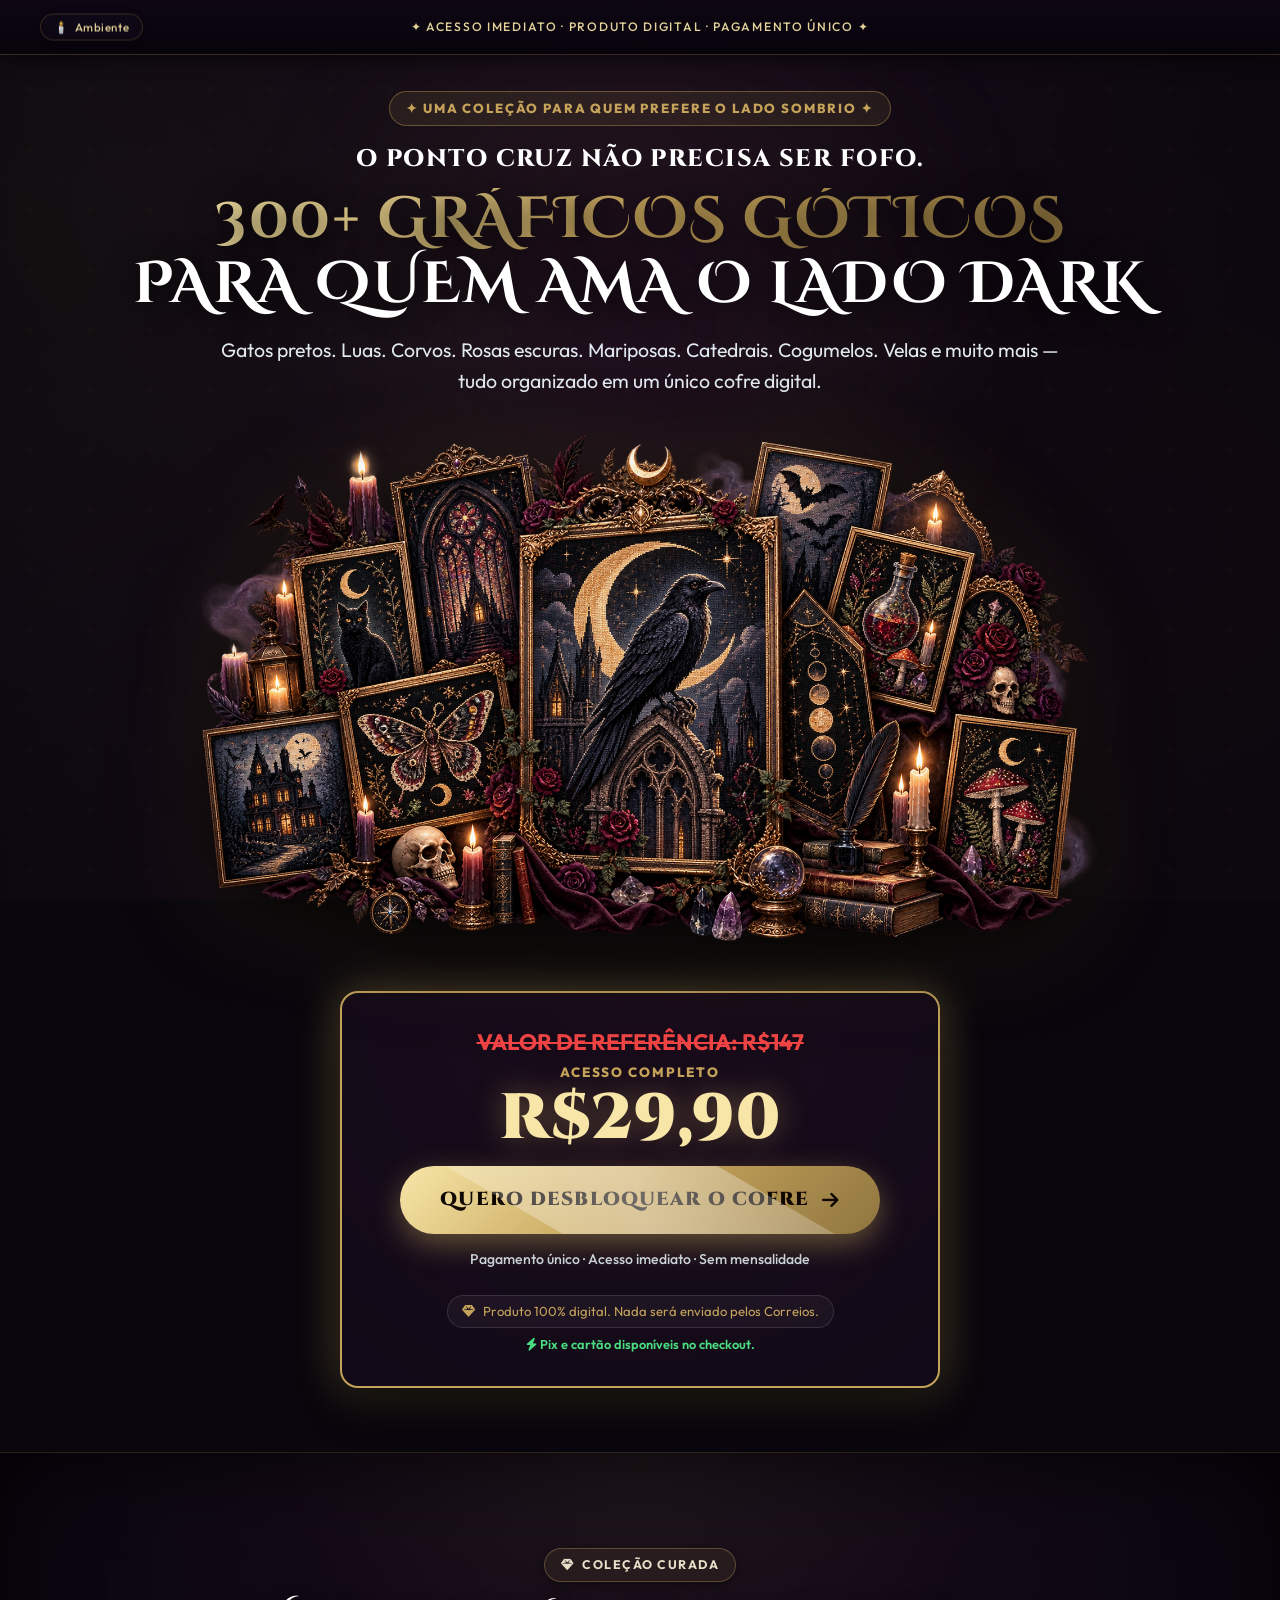
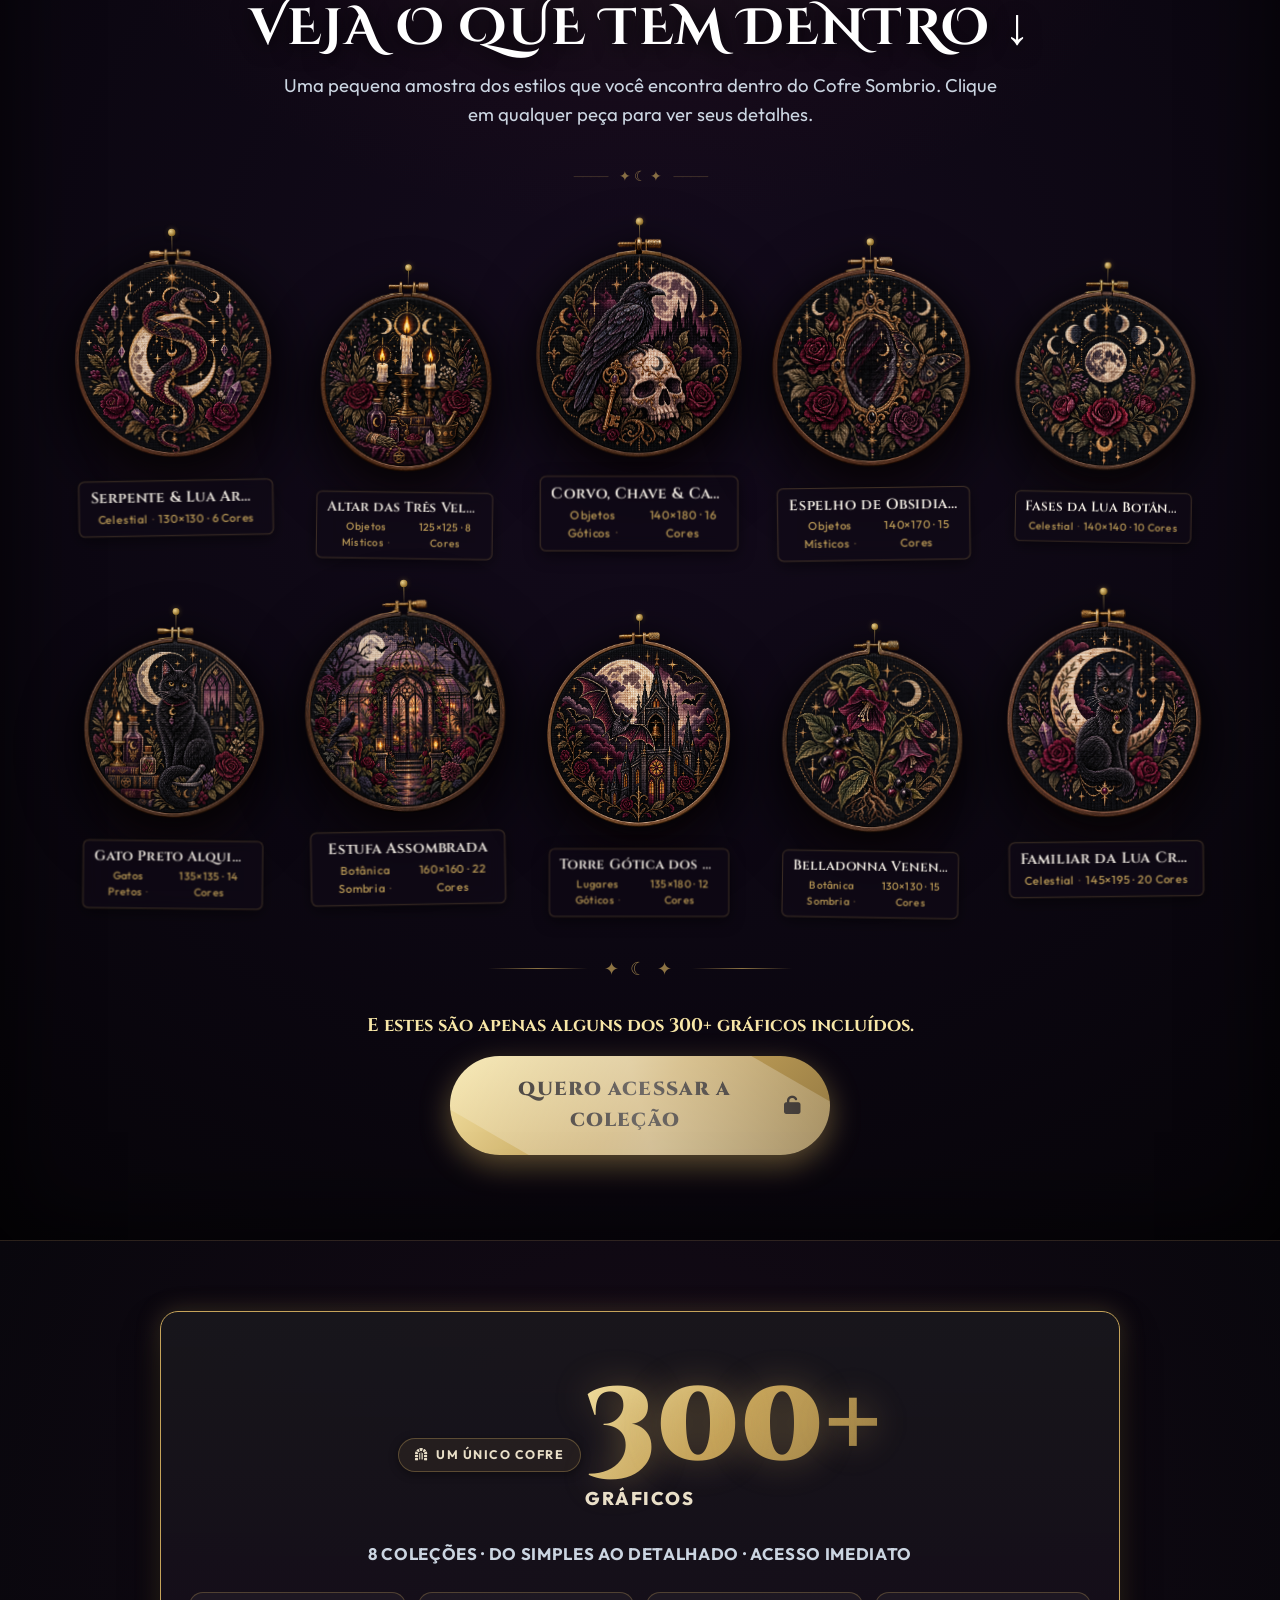
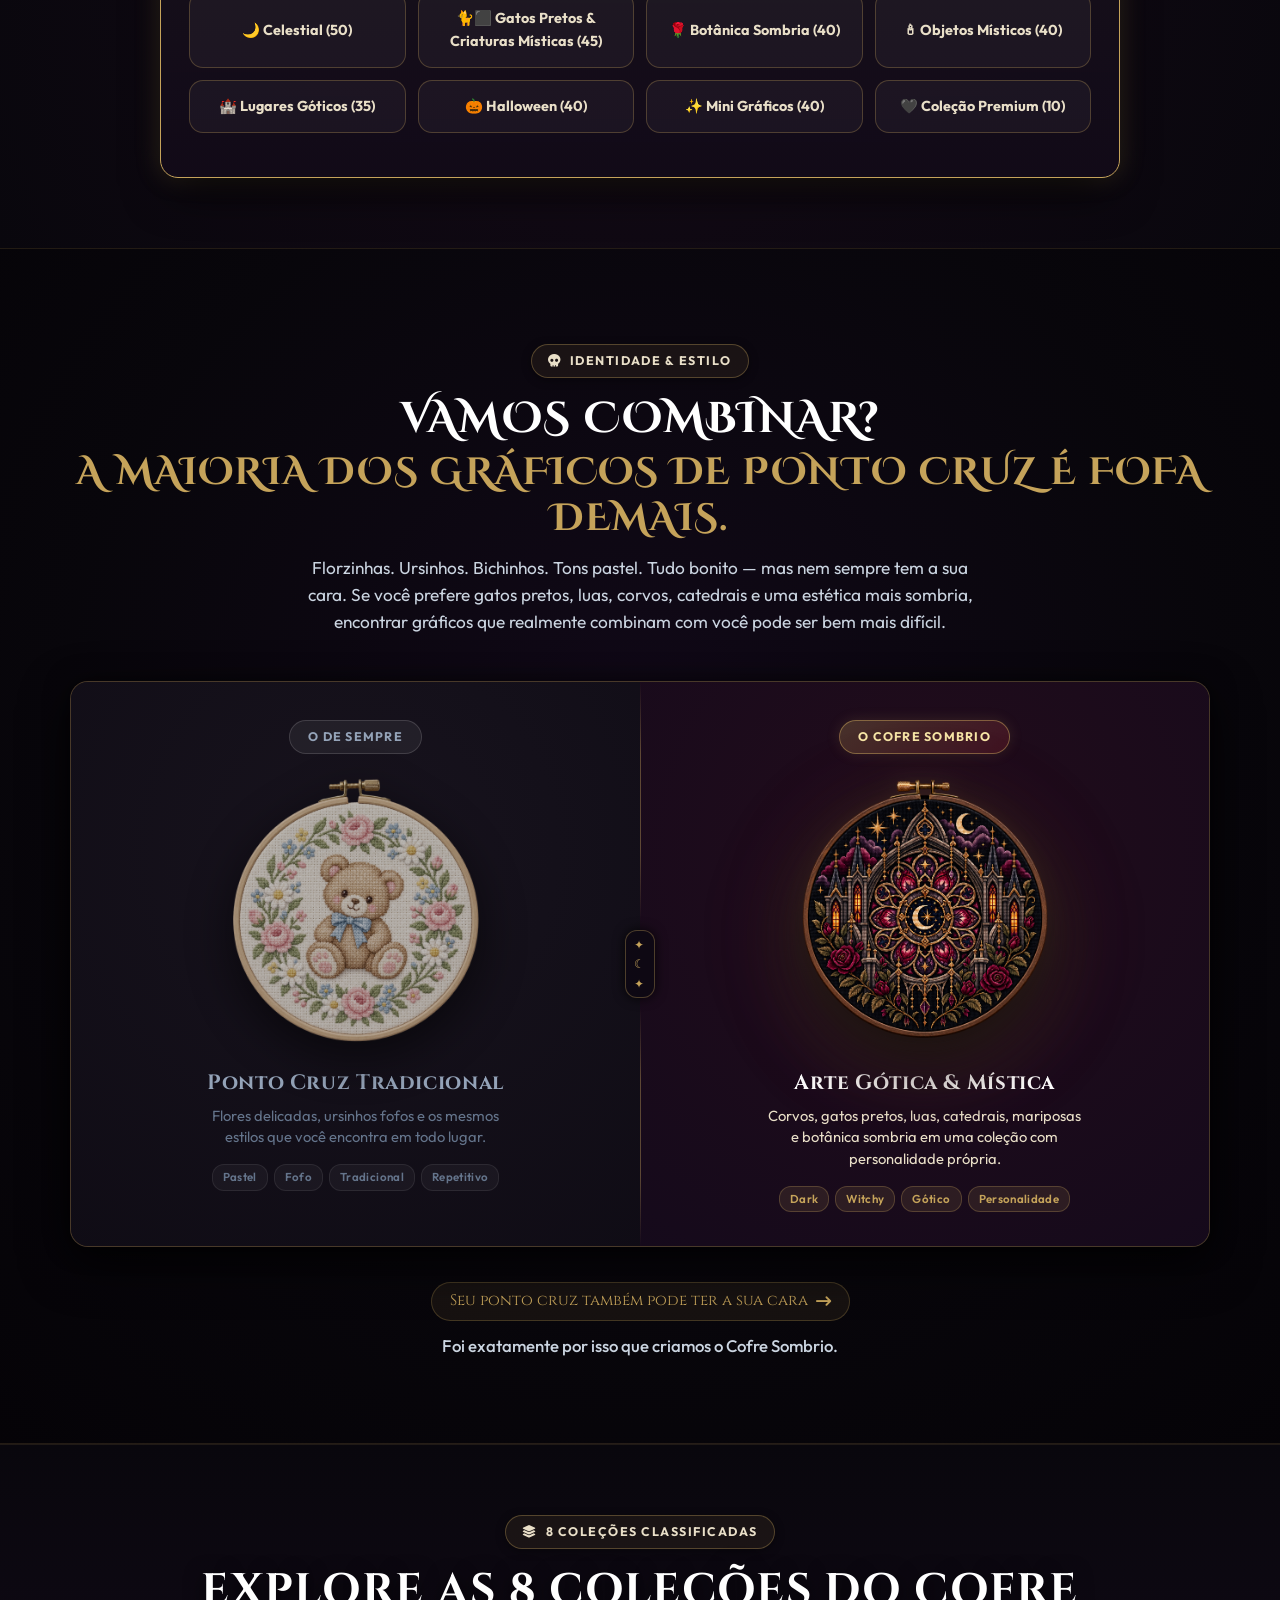
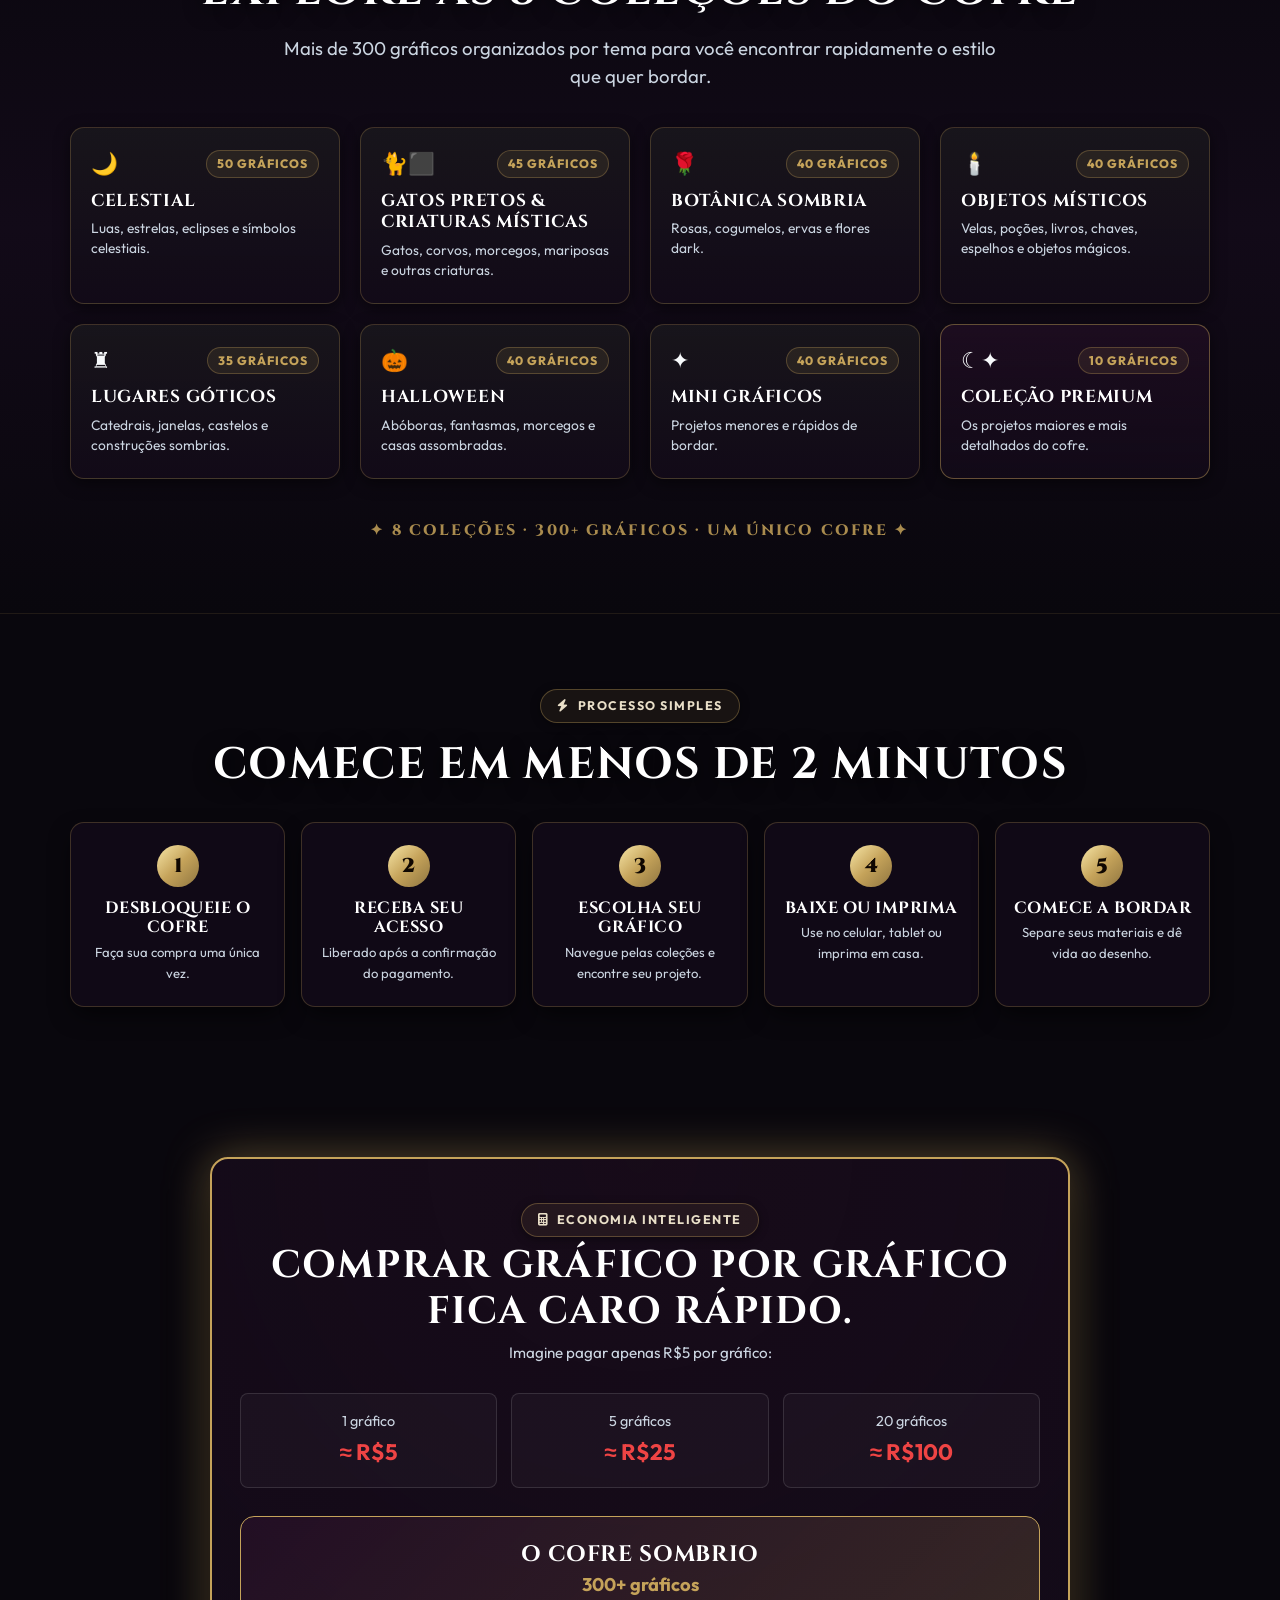
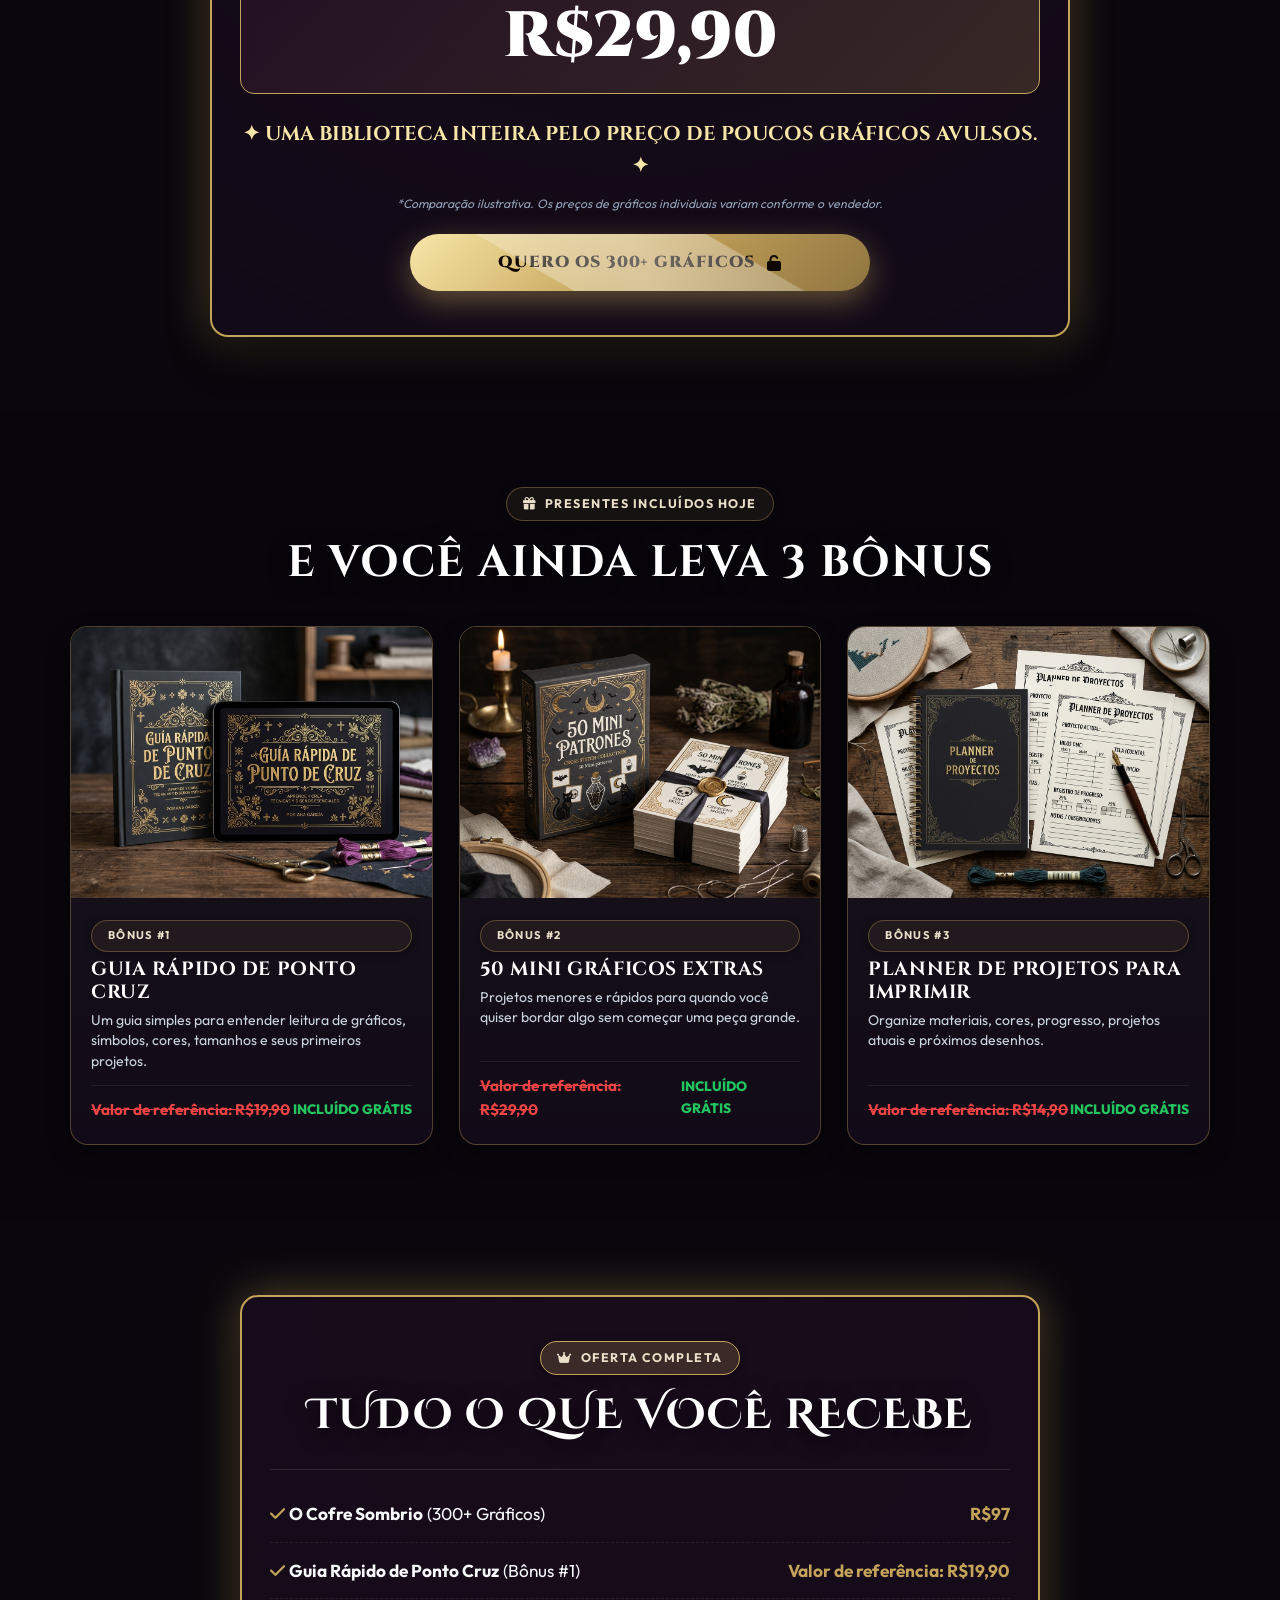
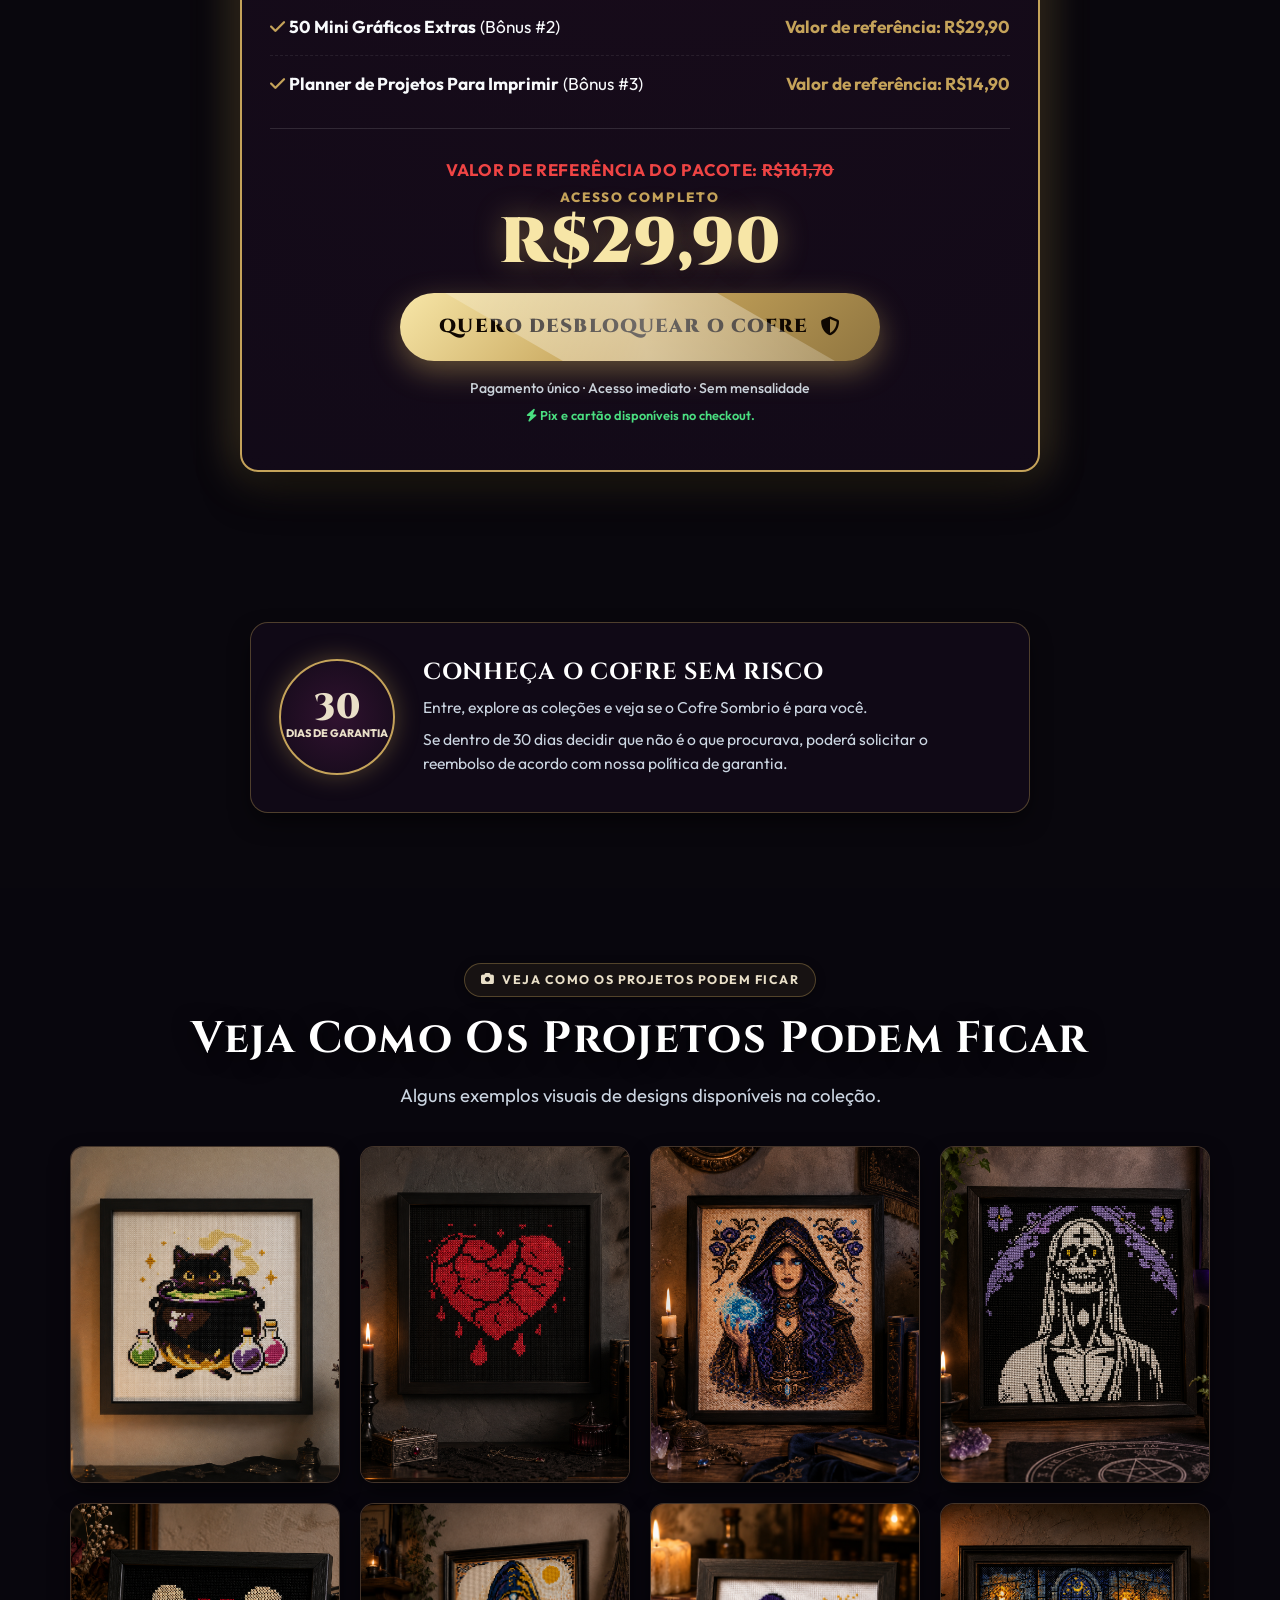
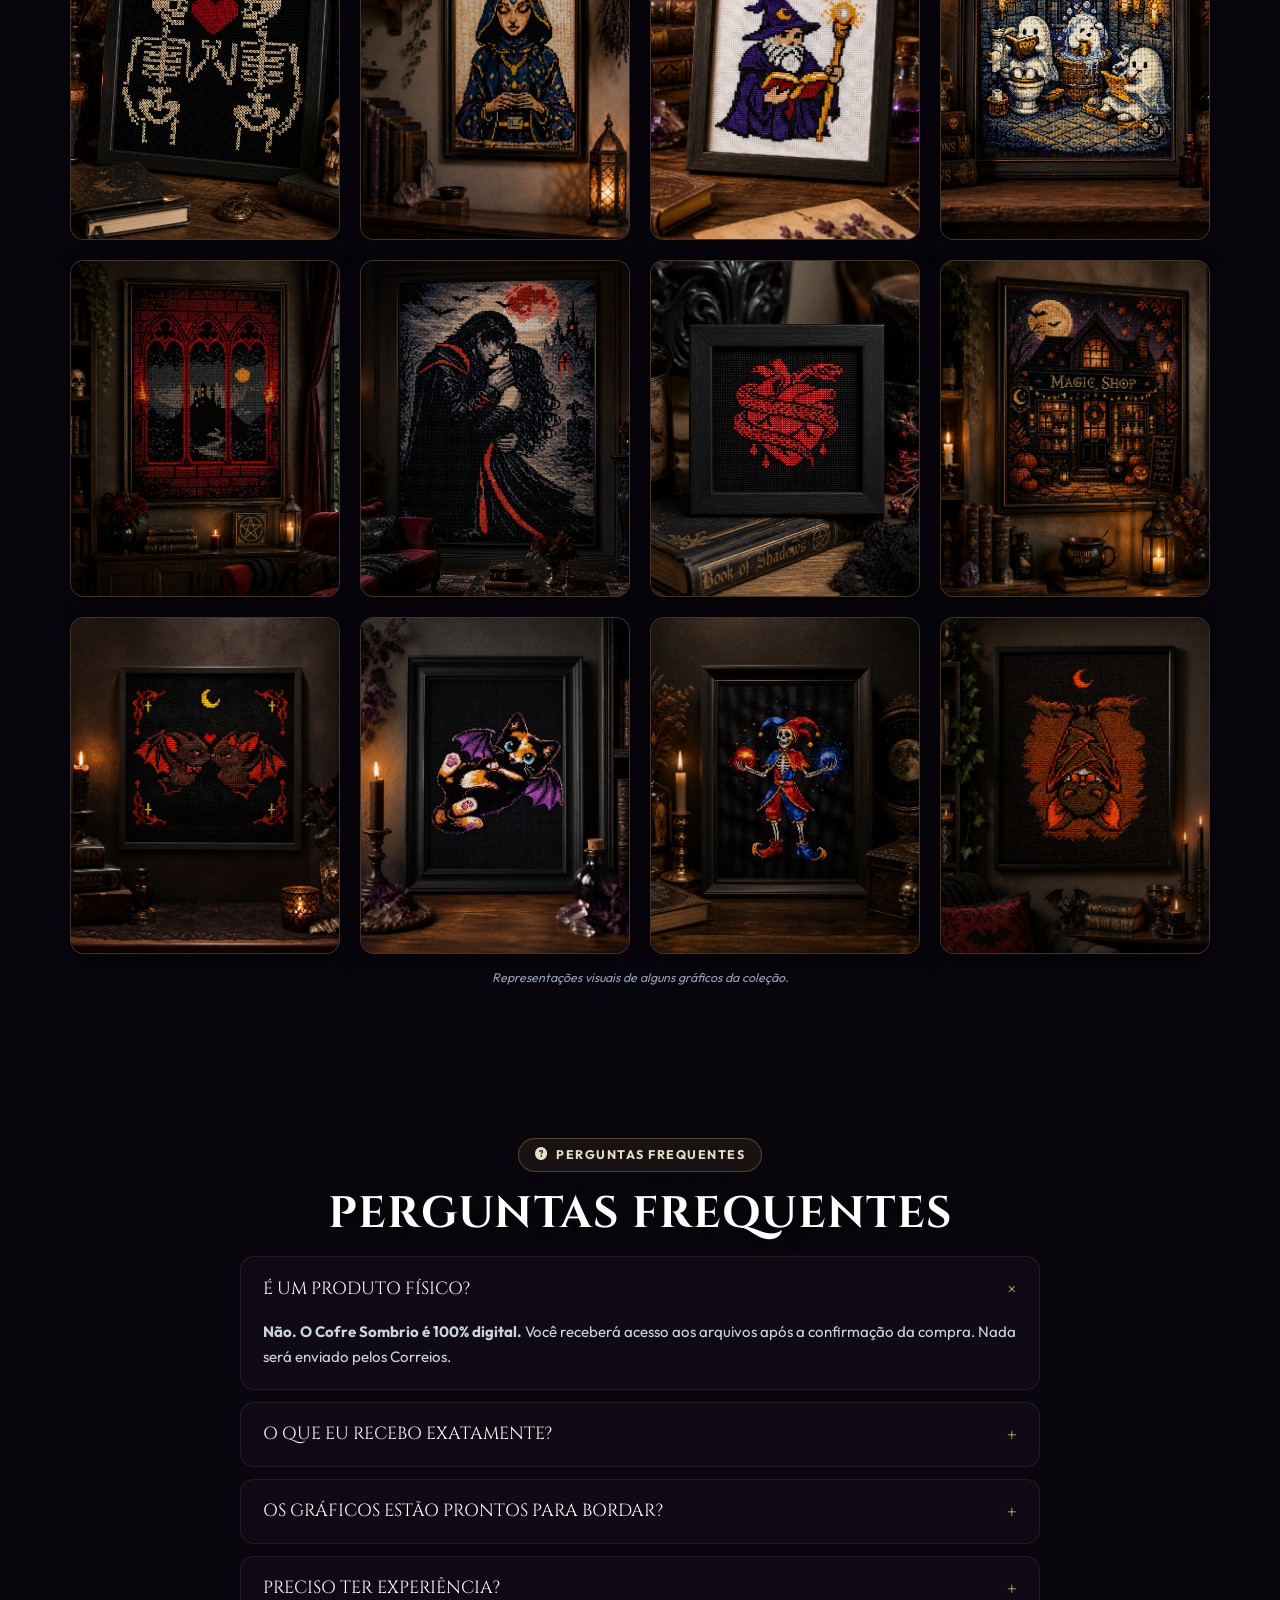
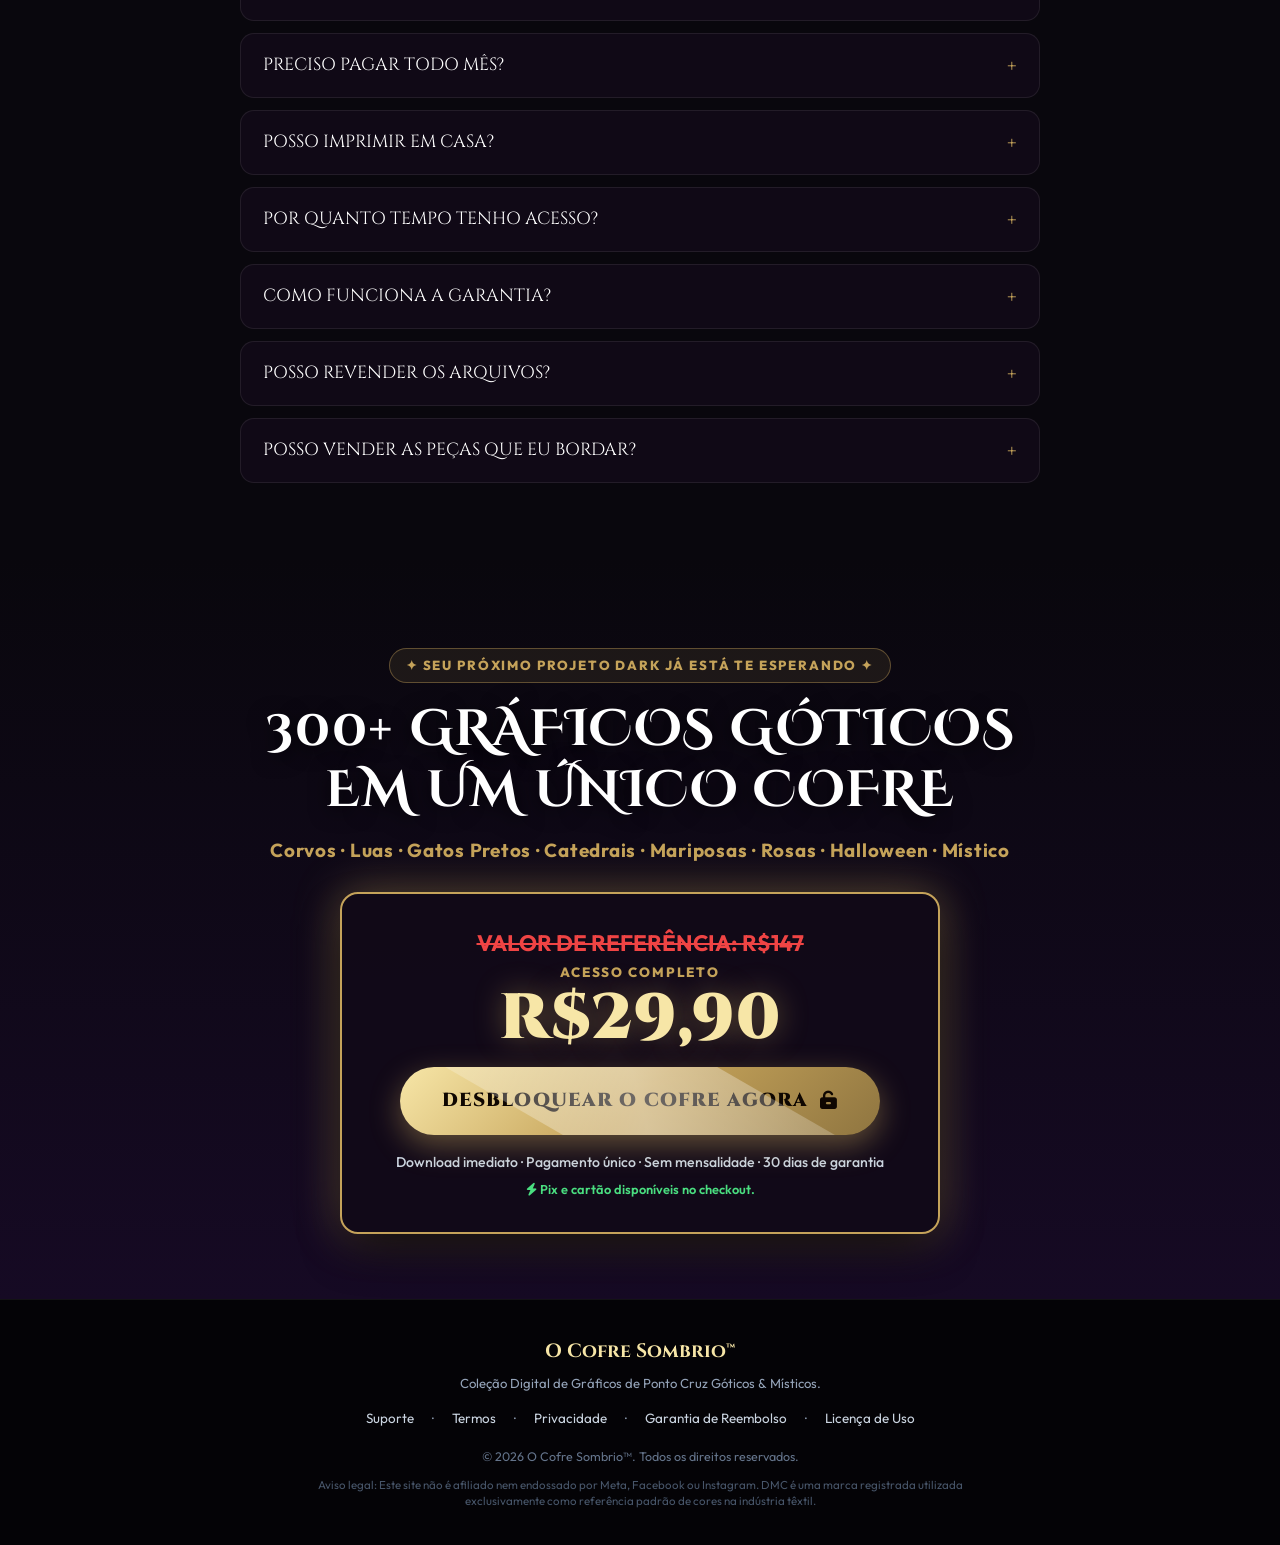
==== commit 1b32532a: "fix(mobile): corrige responsividade mobile da rota /pt-br e atualiza galeria de quadros" ====
--- a/pt-br/index.html
+++ b/pt-br/index.html
@@ -845,7 +845,7 @@
             <span class="price-deal-amount">R$29,90</span>
           </div>
 
-          <a href="https://pay.hotmart.com/placeholder?country=BR&currency=BRL&price=29.90" target="_blank" rel="noopener noreferrer" class="btn-cta" id="mainCheckoutBtn" style="margin: 0 auto;">
+          <a href="https://pay.cakto.com.br/e4th3s6_1070128" target="_blank" rel="noopener noreferrer" class="btn-cta" id="mainCheckoutBtn" style="margin: 0 auto;">
             <span>QUERO DESBLOQUEAR O COFRE</span>
             <i class="fa-solid fa-shield-halved"></i>
           </a>
@@ -914,43 +914,67 @@
       <div class="finished-projects-grid">
         
         <div class="finished-project-card">
-          <img src="../imgs/imgs1.png" alt="Exemplo visual 1 - Gráfico de ponto cruz gótico" class="finished-project-img" loading="lazy">
-        </div>
-
-        <div class="finished-project-card">
-          <img src="../imgs/imgs2.png" alt="Exemplo visual 2 - Gráfico de ponto cruz gótico" class="finished-project-img" loading="lazy">
-        </div>
-
-        <div class="finished-project-card">
-          <img src="../imgs/imgs3.png" alt="Exemplo visual 3 - Gráfico de ponto cruz gótico" class="finished-project-img" loading="lazy">
-        </div>
-
-        <div class="finished-project-card">
-          <img src="../imgs/imgs4.png" alt="Exemplo visual 4 - Gráfico de ponto cruz gótico" class="finished-project-img" loading="lazy">
-        </div>
-
-        <div class="finished-project-card">
-          <img src="../imgs/imgs5.png" alt="Exemplo visual 5 - Gráfico de ponto cruz gótico" class="finished-project-img" loading="lazy">
-        </div>
-
-        <div class="finished-project-card">
-          <img src="../imgs/imgs6.png" alt="Exemplo visual 6 - Gráfico de ponto cruz gótico" class="finished-project-img" loading="lazy">
-        </div>
-
-        <div class="finished-project-card">
-          <img src="../imgs/imgs7.png" alt="Exemplo visual 7 - Gráfico de ponto cruz gótico" class="finished-project-img" loading="lazy">
-        </div>
-
-        <div class="finished-project-card">
-          <img src="../imgs/imgs8.png" alt="Exemplo visual 8 - Gráfico de ponto cruz gótico" class="finished-project-img" loading="lazy">
-        </div>
-
-        <div class="finished-project-card">
-          <img src="../imgs/imgs9.png" alt="Exemplo visual 9 - Gráfico de ponto cruz gótico" class="finished-project-img" loading="lazy">
-        </div>
-
-        <div class="finished-project-card">
-          <img src="../imgs/imgs10.png" alt="Exemplo visual 10 - Gráfico de ponto cruz gótico" class="finished-project-img" loading="lazy">
+          <img src="../imgs/quadros1.png" alt="Exemplo visual 1 - Gráfico de ponto cruz gótico" class="finished-project-img" loading="lazy">
+        </div>
+
+        <div class="finished-project-card">
+          <img src="../imgs/quadros2.png" alt="Exemplo visual 2 - Gráfico de ponto cruz gótico" class="finished-project-img" loading="lazy">
+        </div>
+
+        <div class="finished-project-card">
+          <img src="../imgs/quadros3.png" alt="Exemplo visual 3 - Gráfico de ponto cruz gótico" class="finished-project-img" loading="lazy">
+        </div>
+
+        <div class="finished-project-card">
+          <img src="../imgs/quadros4.png" alt="Exemplo visual 4 - Gráfico de ponto cruz gótico" class="finished-project-img" loading="lazy">
+        </div>
+
+        <div class="finished-project-card">
+          <img src="../imgs/quadros5.png" alt="Exemplo visual 5 - Gráfico de ponto cruz gótico" class="finished-project-img" loading="lazy">
+        </div>
+
+        <div class="finished-project-card">
+          <img src="../imgs/quadros6.png" alt="Exemplo visual 6 - Gráfico de ponto cruz gótico" class="finished-project-img" loading="lazy">
+        </div>
+
+        <div class="finished-project-card">
+          <img src="../imgs/quadros7.png" alt="Exemplo visual 7 - Gráfico de ponto cruz gótico" class="finished-project-img" loading="lazy">
+        </div>
+
+        <div class="finished-project-card">
+          <img src="../imgs/quadros8.png" alt="Exemplo visual 8 - Gráfico de ponto cruz gótico" class="finished-project-img" loading="lazy">
+        </div>
+
+        <div class="finished-project-card">
+          <img src="../imgs/quadros9.png" alt="Exemplo visual 9 - Gráfico de ponto cruz gótico" class="finished-project-img" loading="lazy">
+        </div>
+
+        <div class="finished-project-card">
+          <img src="../imgs/quadros10.png" alt="Exemplo visual 10 - Gráfico de ponto cruz gótico" class="finished-project-img" loading="lazy">
+        </div>
+
+        <div class="finished-project-card">
+          <img src="../imgs/quadros11.png" alt="Exemplo visual 11 - Gráfico de ponto cruz gótico" class="finished-project-img" loading="lazy">
+        </div>
+
+        <div class="finished-project-card">
+          <img src="../imgs/quadros12.png" alt="Exemplo visual 12 - Gráfico de ponto cruz gótico" class="finished-project-img" loading="lazy">
+        </div>
+
+        <div class="finished-project-card">
+          <img src="../imgs/quadros13.png" alt="Exemplo visual 13 - Gráfico de ponto cruz gótico" class="finished-project-img" loading="lazy">
+        </div>
+
+        <div class="finished-project-card">
+          <img src="../imgs/quadros14.png" alt="Exemplo visual 14 - Gráfico de ponto cruz gótico" class="finished-project-img" loading="lazy">
+        </div>
+
+        <div class="finished-project-card">
+          <img src="../imgs/quadros15.png" alt="Exemplo visual 15 - Gráfico de ponto cruz gótico" class="finished-project-img" loading="lazy">
+        </div>
+
+        <div class="finished-project-card">
+          <img src="../imgs/quadros16.png" alt="Exemplo visual 16 - Gráfico de ponto cruz gótico" class="finished-project-img" loading="lazy">
         </div>
 
       </div>
--- a/styles.css
+++ b/styles.css
@@ -2146,3 +2146,630 @@
   font-weight: 700;
   font-family: var(--font-serif);
 }
+
+/* ==========================================================================
+   MOBILE RESPONSIVENESS ARCHITECTURE (TABLET & SMARTPHONE AUDIT)
+   Zero Horizontal Overflow · Single Column Bastidores on Mobile · Fluid Layouts
+   Preserves 100% Desktop Experience (Untouched)
+   ========================================================================== */
+
+/* Global container & typography safety rules */
+@media (max-width: 768px) {
+  html, body {
+    width: 100%;
+    max-width: 100%;
+    overflow-x: clip;
+  }
+
+  main, section, header, footer, aside {
+    width: 100%;
+    max-width: 100%;
+    box-sizing: border-box;
+    overflow-x: clip;
+  }
+
+  .container,
+  .container-narrow {
+    width: 100%;
+    max-width: 100%;
+    padding-left: 16px;
+    padding-right: 16px;
+    box-sizing: border-box;
+  }
+
+  /* Safe typography & word breaking */
+  h1, h2, h3, h4,
+  .hero-offer-title,
+  .section-title,
+  .identity-main-title {
+    overflow-wrap: break-word;
+    word-break: break-word;
+    hyphens: manual;
+  }
+
+  /* Image safety */
+  img {
+    max-width: 100%;
+    height: auto;
+  }
+
+  /* Top Bar Mobile */
+  .top-bar-refined {
+    padding: 10px 14px;
+    width: 100%;
+    box-sizing: border-box;
+  }
+
+  .top-bar-refined .top-bar-container {
+    width: 100%;
+    max-width: 100%;
+    padding: 0;
+  }
+
+  .top-bar-refined .announcement-text {
+    font-size: clamp(0.62rem, 2.6vw, 0.72rem);
+    letter-spacing: 0.05em;
+    word-break: normal;
+    overflow-wrap: break-word;
+  }
+
+  /* Hero Mobile */
+  .hero-section {
+    padding-top: 24px;
+    padding-bottom: 48px;
+    overflow: hidden;
+  }
+
+  .hero-eyebrow {
+    font-size: clamp(0.64rem, 2.3vw, 0.76rem);
+    padding: 5px 12px;
+    max-width: 100%;
+    white-space: normal;
+    line-height: 1.35;
+    margin-bottom: 12px;
+  }
+
+  .hero-headline-sub {
+    font-size: clamp(1rem, 3.8vw, 1.25rem);
+    letter-spacing: 0.04em;
+    line-height: 1.28;
+    margin-bottom: 8px;
+  }
+
+  .hero-offer-title {
+    font-size: clamp(1.75rem, 6.8vw, 2.6rem);
+    line-height: 1.15;
+    margin-bottom: 14px;
+  }
+
+  .hero-subheadline {
+    font-size: clamp(0.92rem, 3vw, 1.05rem);
+    line-height: 1.5;
+    margin-bottom: 24px;
+    padding: 0 4px;
+  }
+
+  .hero-image-wrapper {
+    width: 100%;
+    max-width: 100%;
+    margin: 0 auto 24px auto;
+    padding: 0;
+    overflow: visible;
+  }
+
+  .hero-image-wrapper::before {
+    width: 95%;
+    height: 80%;
+  }
+
+  .hero-main-img {
+    width: 100%;
+    max-width: 100%;
+    height: auto;
+  }
+
+  /* Pricing Cards (Hero, Mid, Final) */
+  .hero-action-card,
+  .price-comp-box,
+  .stack-offer-box {
+    width: 100%;
+    max-width: 100%;
+    box-sizing: border-box;
+    padding: 26px 18px;
+    margin-left: auto;
+    margin-right: auto;
+  }
+
+  .price-strike-row {
+    flex-wrap: wrap;
+    text-align: center;
+  }
+
+  .price-deal-amount {
+    font-size: clamp(2.4rem, 9.5vw, 3.4rem);
+  }
+
+  .btn-cta {
+    width: 100%;
+    max-width: 100%;
+    padding: 16px 18px;
+    font-size: clamp(0.9rem, 3.4vw, 1.05rem);
+    letter-spacing: 0.04em;
+    box-sizing: border-box;
+    white-space: normal;
+    text-align: center;
+    line-height: 1.3;
+  }
+
+  .digital-notice-pill {
+    max-width: 100%;
+    box-sizing: border-box;
+    font-size: clamp(0.74rem, 2.5vw, 0.8rem);
+    white-space: normal;
+    line-height: 1.35;
+    padding: 6px 12px;
+    text-align: center;
+    display: inline-flex;
+    justify-content: center;
+  }
+
+  /* Section Dividers */
+  .gothic-divider-symbol::before,
+  .gothic-divider-symbol::after {
+    width: 40px;
+  }
+
+  /* Abundance 300+ Section Mobile */
+  .abundance-section {
+    padding: 50px 0;
+    overflow: hidden;
+  }
+
+  .abundance-box-editorial {
+    padding: 30px 16px;
+    width: 100%;
+    max-width: 100%;
+    box-sizing: border-box;
+  }
+
+  .huge-abundance-title {
+    font-size: clamp(3.2rem, 16vw, 5.5rem);
+    line-height: 0.98;
+  }
+
+  .abundance-sub-editorial {
+    font-size: clamp(0.85rem, 3vw, 1rem);
+    margin-bottom: 20px;
+  }
+
+  .abundance-categories-strip {
+    grid-template-columns: 1fr 1fr;
+    gap: 8px;
+  }
+
+  .abundance-cat-pill {
+    padding: 10px 8px;
+    font-size: clamp(0.74rem, 2.5vw, 0.84rem);
+    text-align: center;
+    line-height: 1.3;
+  }
+
+  /* Identity Comparison Section Mobile */
+  .identity-section {
+    padding: 60px 0 50px 0;
+    overflow: hidden;
+  }
+
+  .identity-comparison-panel {
+    grid-template-columns: 1fr;
+    width: 100%;
+    max-width: 100%;
+    box-sizing: border-box;
+    border-radius: var(--radius-md);
+  }
+
+  .panel-center-divider {
+    position: relative;
+    left: 0;
+    transform: none;
+    width: 100%;
+    height: 36px;
+    flex-direction: row;
+    margin: 6px 0;
+  }
+
+  .divider-line-top,
+  .divider-line-bottom {
+    height: 1px;
+    width: 100%;
+    background: linear-gradient(90deg, transparent 0%, rgba(197, 163, 90, 0.4) 50%, transparent 100%);
+  }
+
+  .divider-emblem {
+    margin: 0 10px;
+  }
+
+  .comp-side-panel {
+    padding: 26px 16px;
+    width: 100%;
+    box-sizing: border-box;
+  }
+
+  .comp-hoop-display {
+    width: min(72vw, 240px);
+    max-width: 240px;
+    aspect-ratio: 1 / 1;
+    margin: 0 auto 18px auto;
+  }
+
+  .comp-side-desc {
+    max-width: 100%;
+    padding: 0 8px;
+  }
+
+  .identity-transition-pill {
+    max-width: 100%;
+    white-space: normal;
+    text-align: center;
+    line-height: 1.35;
+    padding: 6px 14px;
+    font-size: clamp(0.78rem, 2.8vw, 0.88rem);
+  }
+
+  /* 8 Collections Classified Grid Mobile */
+  .categories-section {
+    padding: 50px 0;
+  }
+
+  .vault-index-grid {
+    grid-template-columns: 1fr 1fr;
+    gap: 12px;
+  }
+
+  .vault-type-card {
+    padding: 16px 14px;
+    width: 100%;
+    box-sizing: border-box;
+  }
+
+  .vault-card-title {
+    font-size: clamp(0.82rem, 2.8vw, 0.95rem);
+    word-break: break-word;
+    overflow-wrap: break-word;
+  }
+
+  .vault-card-count {
+    font-size: 0.68rem;
+    padding: 2px 7px;
+  }
+
+  .vault-card-desc {
+    font-size: 0.78rem;
+  }
+
+  .vault-summary-line {
+    font-size: clamp(0.7rem, 2.5vw, 0.84rem);
+    margin-top: 28px;
+    padding: 0 10px;
+    line-height: 1.4;
+  }
+
+  /* Process Steps (5 Steps) Mobile */
+  .how-it-works-section {
+    padding: 50px 0;
+    overflow: hidden;
+  }
+
+  .how-it-works-section .container > div[style*="grid"] {
+    grid-template-columns: 1fr !important;
+    gap: 12px !important;
+    margin-top: 24px !important;
+  }
+
+  .how-it-works-section div[style*="border-radius: var(--radius-md)"] {
+    padding: 18px 14px !important;
+    text-align: center !important;
+  }
+
+  /* Economic Comparison Section Mobile */
+  .price-comp-section {
+    padding: 50px 0;
+  }
+
+  .comp-pills-row {
+    grid-template-columns: 1fr;
+    gap: 10px;
+    margin: 20px 0;
+  }
+
+  .comp-boveda-banner {
+    padding: 20px 14px;
+  }
+
+  /* Bonuses Section Mobile */
+  .bonuses-section {
+    padding: 50px 0;
+  }
+
+  .bonuses-grid {
+    grid-template-columns: 1fr;
+    gap: 20px;
+    margin-top: 28px;
+  }
+
+  .bonus-single-card {
+    width: 100%;
+    max-width: 440px;
+    margin-left: auto;
+    margin-right: auto;
+    box-sizing: border-box;
+  }
+
+  .bonus-body {
+    padding: 18px 16px;
+  }
+
+  /* Stack Offer Section Mobile */
+  .offer-stack-section {
+    padding: 50px 0;
+  }
+
+  .stack-list-compact {
+    margin: 20px 0;
+    padding: 12px 0;
+  }
+
+  .stack-list-row {
+    flex-direction: column;
+    align-items: flex-start;
+    gap: 6px;
+    padding: 12px 0;
+    font-size: clamp(0.88rem, 2.8vw, 0.98rem);
+    text-align: left;
+  }
+
+  .stack-list-row strong:last-child {
+    align-self: flex-end;
+    font-size: 0.92rem;
+  }
+
+  /* Guarantee Section Mobile */
+  .guarantee-section {
+    padding: 40px 0;
+  }
+
+  .guarantee-badge-box {
+    flex-direction: column;
+    text-align: center;
+    padding: 26px 18px;
+    gap: 18px;
+    width: 100%;
+    box-sizing: border-box;
+  }
+
+  .seal-gold-circle {
+    width: 100px;
+    height: 100px;
+  }
+
+  /* Finished Projects / Social Proof Section Mobile */
+  .testimonials-section {
+    padding: 50px 0;
+  }
+
+  .finished-projects-grid {
+    grid-template-columns: repeat(2, 1fr);
+    gap: 10px;
+  }
+
+  /* FAQ Accordion Mobile */
+  .faq-section {
+    padding: 50px 0;
+  }
+
+  .faq-question {
+    padding: 14px 16px;
+    font-size: clamp(0.88rem, 2.8vw, 1rem);
+    gap: 10px;
+  }
+
+  .faq-question span:first-child {
+    min-width: 0;
+    flex: 1;
+    overflow-wrap: break-word;
+    word-break: break-word;
+  }
+
+  .faq-toggle-icon {
+    flex-shrink: 0;
+  }
+
+  .faq-answer {
+    padding: 0 16px;
+    font-size: 0.88rem;
+    line-height: 1.55;
+  }
+
+  .faq-item.active .faq-answer {
+    padding: 0 16px 16px 16px;
+  }
+
+  /* Final CTA & Footer Mobile */
+  .final-cta-block {
+    padding: 60px 0 45px;
+  }
+
+  .footer-clean {
+    padding: 30px 16px;
+    overflow: hidden;
+  }
+
+  .footer-nav-links {
+    gap: 12px;
+    flex-wrap: wrap;
+    justify-content: center;
+    font-size: 0.8rem;
+  }
+
+  /* Modal Lightbox Responsive Safeguards */
+  .lightbox-content {
+    max-width: 95vw !important;
+    max-height: 90vh !important;
+    overflow-y: auto !important;
+  }
+
+  .lightbox-content > div {
+    grid-template-columns: 1fr !important;
+  }
+}
+
+/* ==========================================================================
+   BASTIDORES GALLERY SPECIFIC MOBILE RULES (PRIORIDADE MÁXIMA)
+   1 bastidor por linha para telas <= 640px
+   min(82vw, 340px)
+   Textos das placas sem corte e sem ellipsis
+   ========================================================================== */
+@media (max-width: 640px) {
+  .impact-gallery-section {
+    padding: 65px 0 55px 0;
+  }
+
+  .gallery-header-wrap {
+    margin-bottom: 32px;
+  }
+
+  .gallery-grid-curated {
+    display: flex;
+    flex-direction: column;
+    align-items: center;
+    gap: 40px;
+    margin-bottom: 30px;
+    width: 100%;
+  }
+
+  .gallery-art-card.salon-item,
+  .gallery-art-card.salon-item:nth-child(even) {
+    width: 100%;
+    max-width: 100%;
+    display: flex;
+    flex-direction: column;
+    align-items: center;
+    transform: none !important;
+  }
+
+  .gallery-art-card.salon-item:hover {
+    transform: translateY(-4px) scale(1.02) !important;
+  }
+
+  .hoop-image-wrap {
+    width: min(82vw, 340px);
+    max-width: 340px;
+    aspect-ratio: 1 / 1;
+    margin: 0 auto;
+    position: relative;
+  }
+
+  .hoop-img {
+    width: 100%;
+    height: 100%;
+    object-fit: contain;
+  }
+
+  .museum-plaque {
+    width: min(84vw, 310px);
+    max-width: 310px;
+    margin: 12px auto 0 auto;
+    padding: 8px 12px;
+    box-sizing: border-box;
+  }
+
+  .plaque-title {
+    font-size: 0.92rem;
+    white-space: normal;
+    overflow: visible;
+    text-overflow: clip;
+    line-height: 1.3;
+    margin-bottom: 4px;
+    word-break: break-word;
+    overflow-wrap: break-word;
+  }
+
+  .plaque-meta {
+    font-size: 0.74rem;
+    flex-wrap: wrap;
+    justify-content: center;
+    gap: 4px 6px;
+    line-height: 1.3;
+  }
+}
+
+/* ==========================================================================
+   EXTRA SMALL SCREENS (<= 480px & <= 360px)
+   ========================================================================== */
+@media (max-width: 480px) {
+  .vault-index-grid {
+    grid-template-columns: 1fr;
+    gap: 10px;
+  }
+
+  .abundance-categories-strip {
+    grid-template-columns: 1fr;
+    gap: 8px;
+  }
+
+  .price-strike {
+    font-size: 1.15rem;
+  }
+
+  .price-deal-amount {
+    font-size: clamp(2.2rem, 11vw, 2.9rem);
+  }
+
+  .finished-projects-grid {
+    grid-template-columns: 1fr;
+    gap: 14px;
+  }
+
+  .finished-project-card {
+    max-width: 320px;
+    margin: 0 auto;
+    width: 100%;
+  }
+
+  .top-bar-refined .top-bar-controls-row {
+    margin-bottom: 2px;
+  }
+}
+
+@media (max-width: 360px) {
+  .container,
+  .container-narrow {
+    padding-left: 12px;
+    padding-right: 12px;
+  }
+
+  .hero-offer-title {
+    font-size: 1.65rem;
+  }
+
+  .hero-headline-sub {
+    font-size: 0.95rem;
+  }
+
+  .hoop-image-wrap {
+    width: min(88vw, 290px);
+    max-width: 290px;
+  }
+
+  .museum-plaque {
+    width: min(90vw, 280px);
+    max-width: 280px;
+  }
+
+  .hero-action-card,
+  .price-comp-box,
+  .stack-offer-box {
+    padding: 20px 12px;
+  }
+}
+
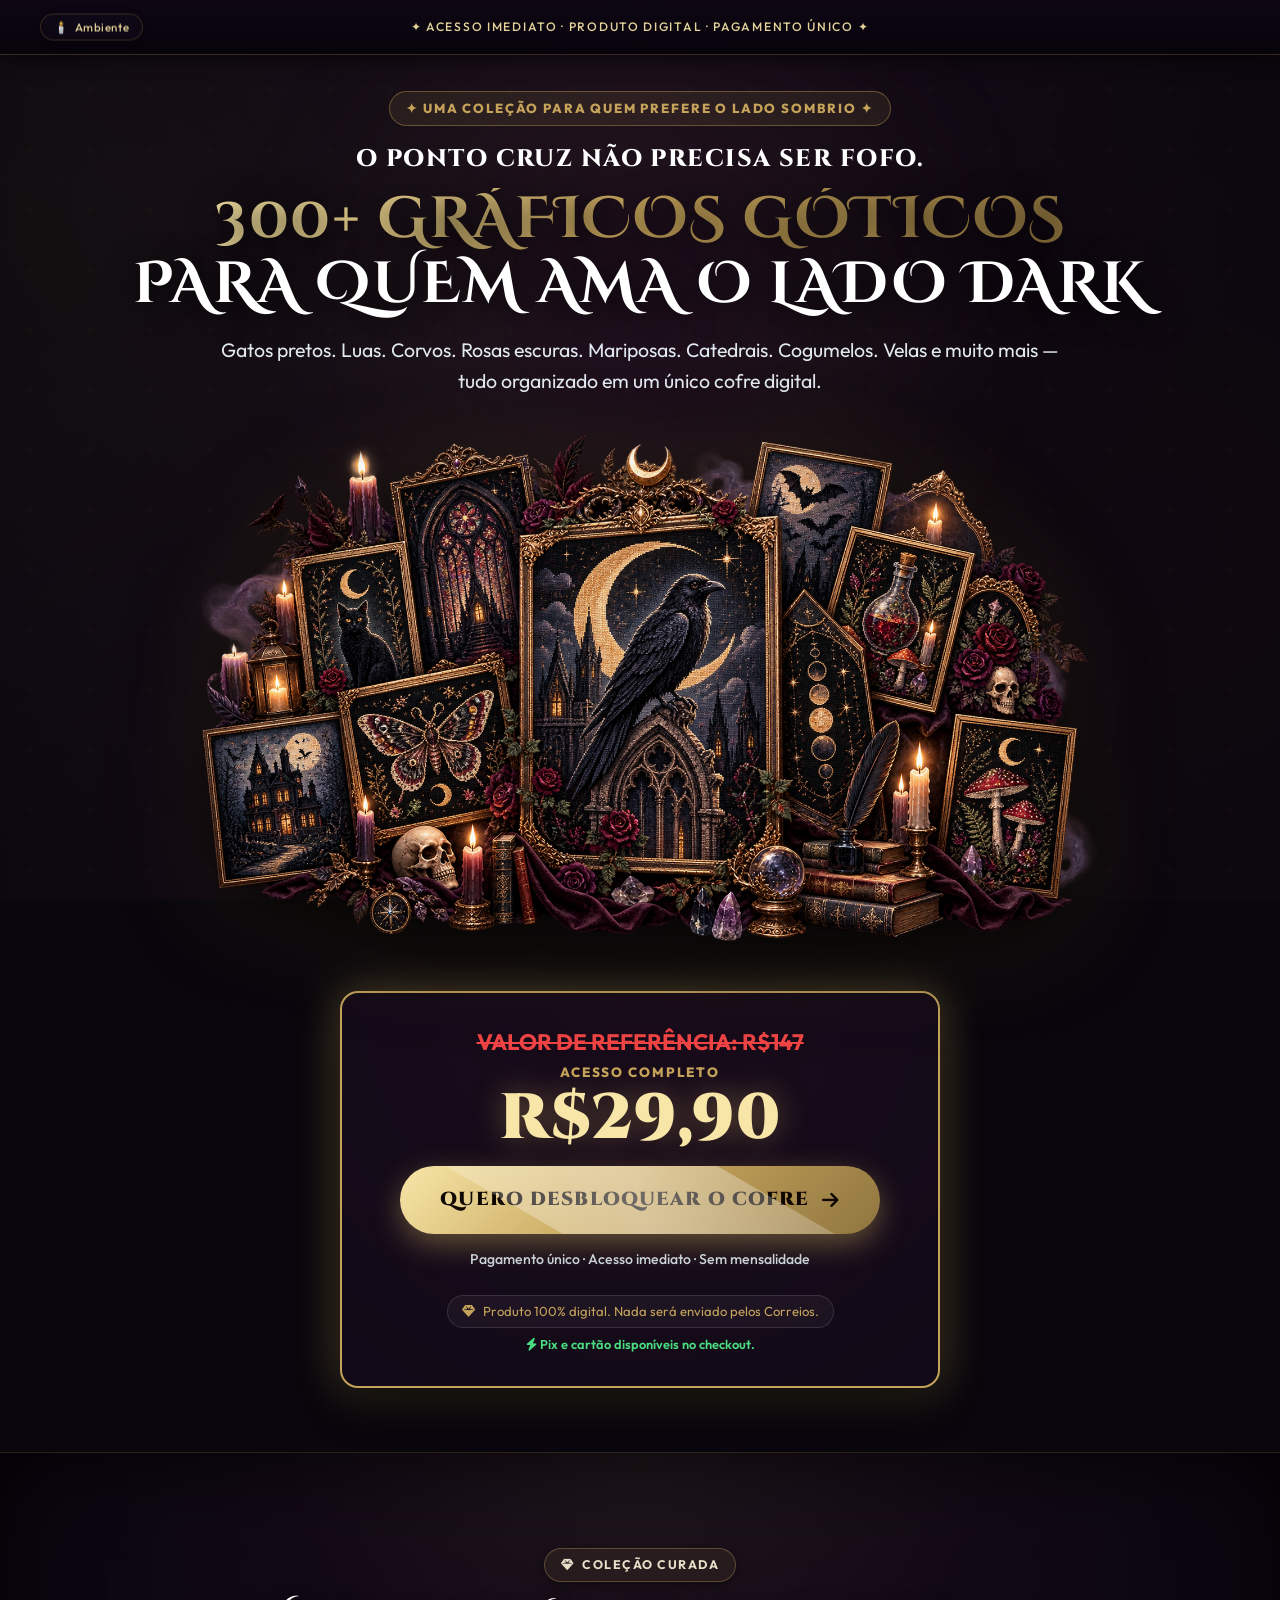
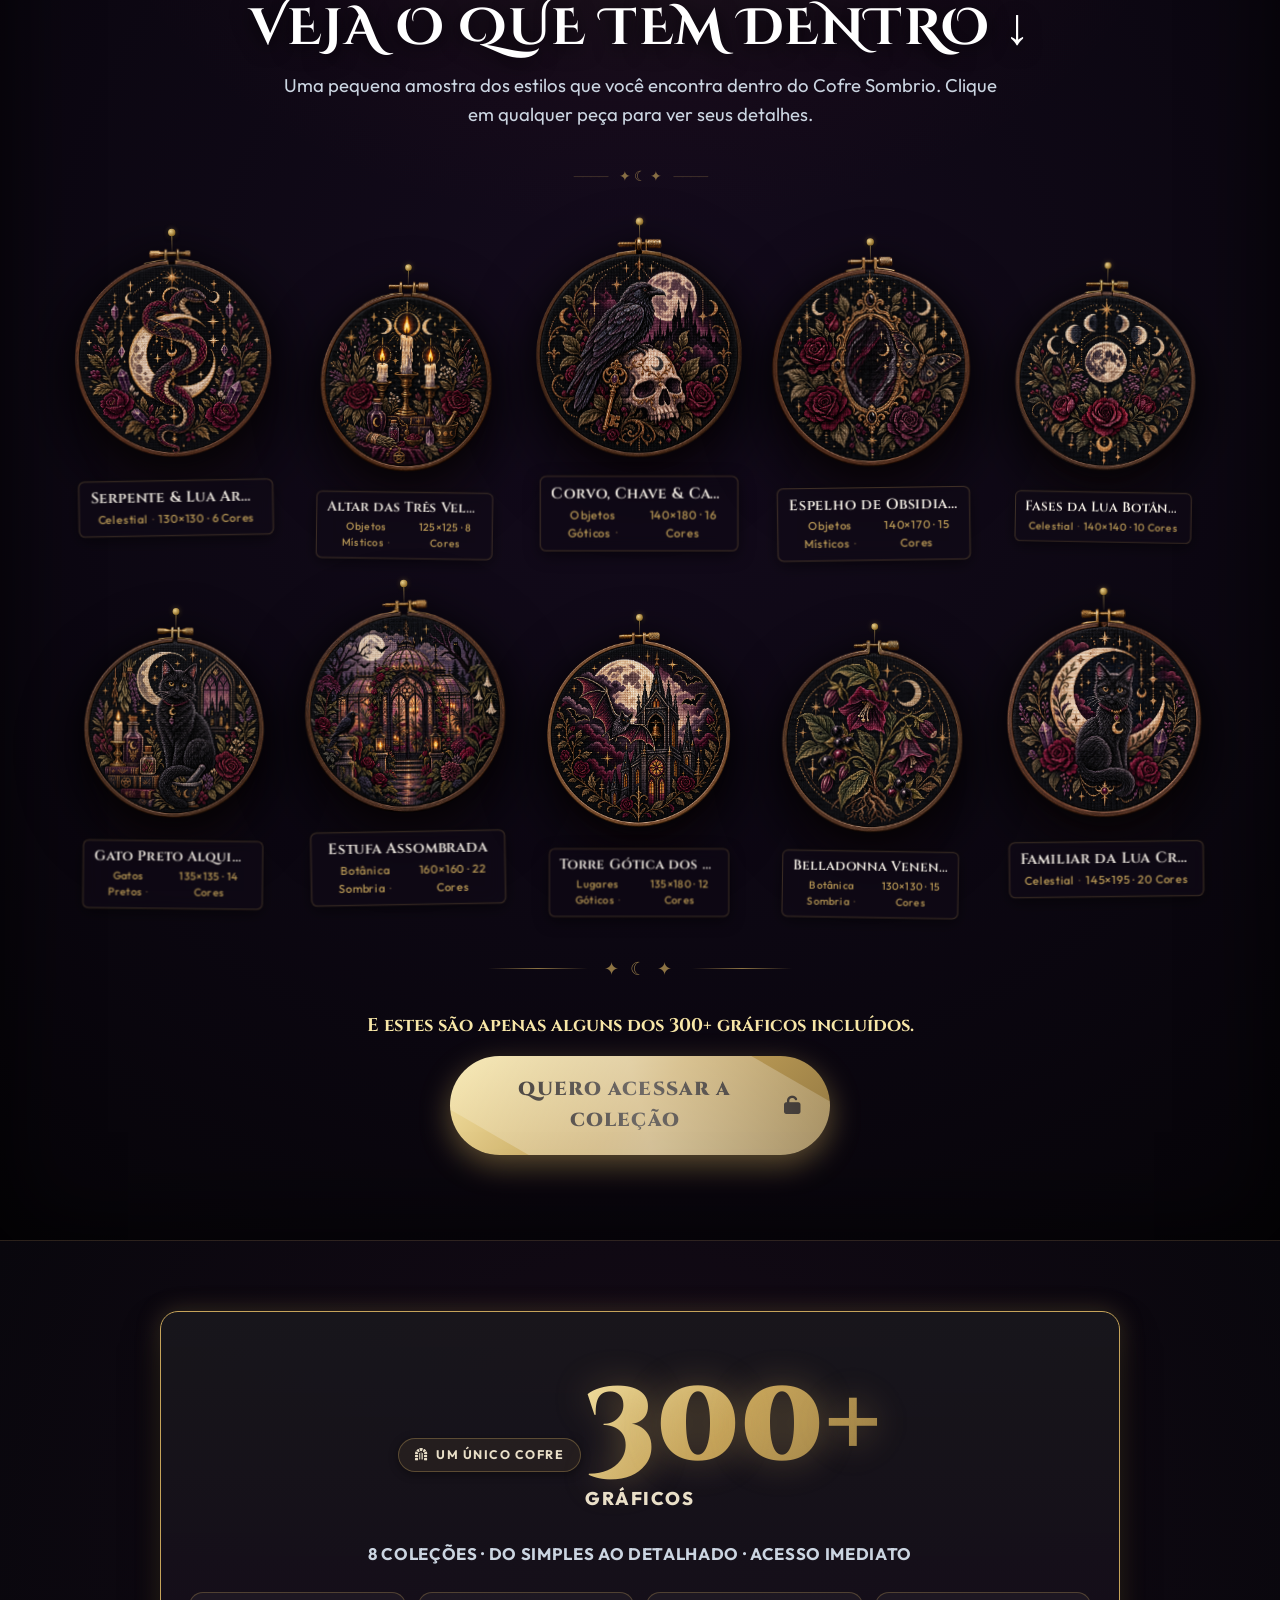
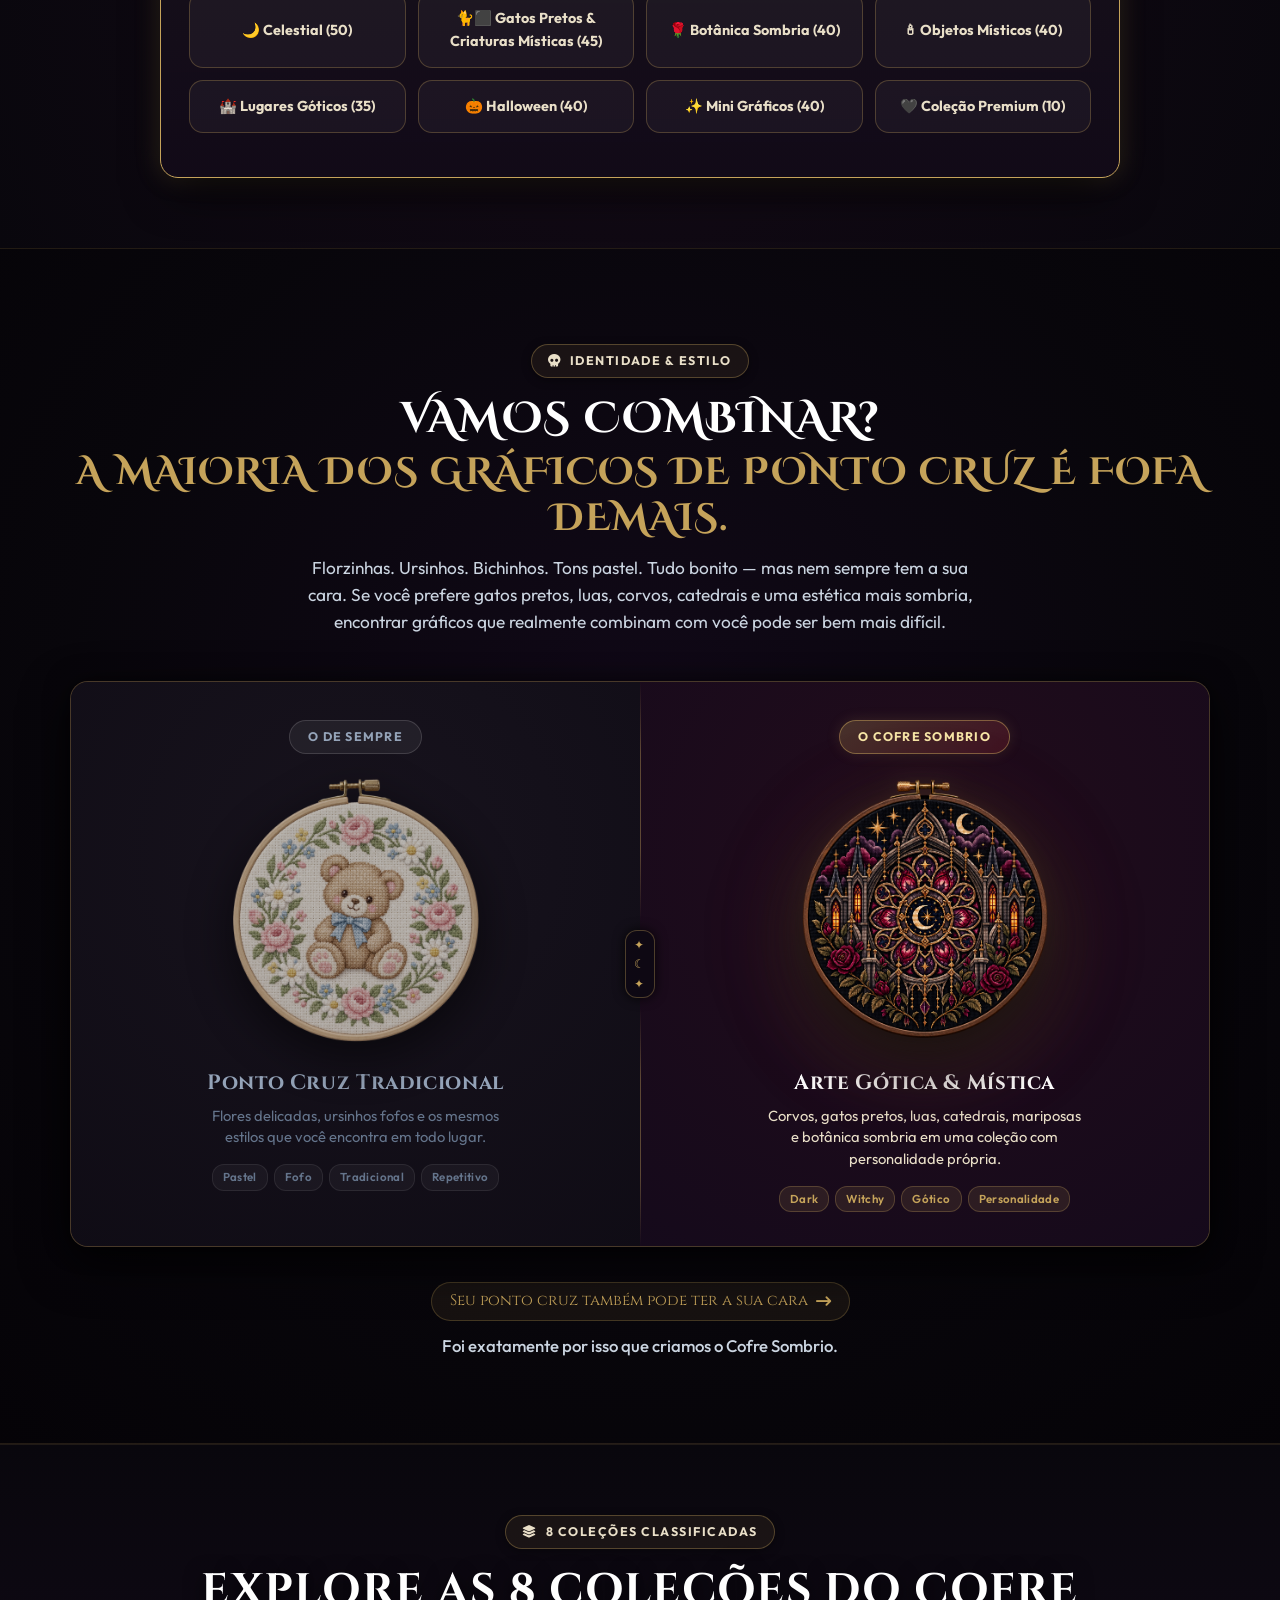
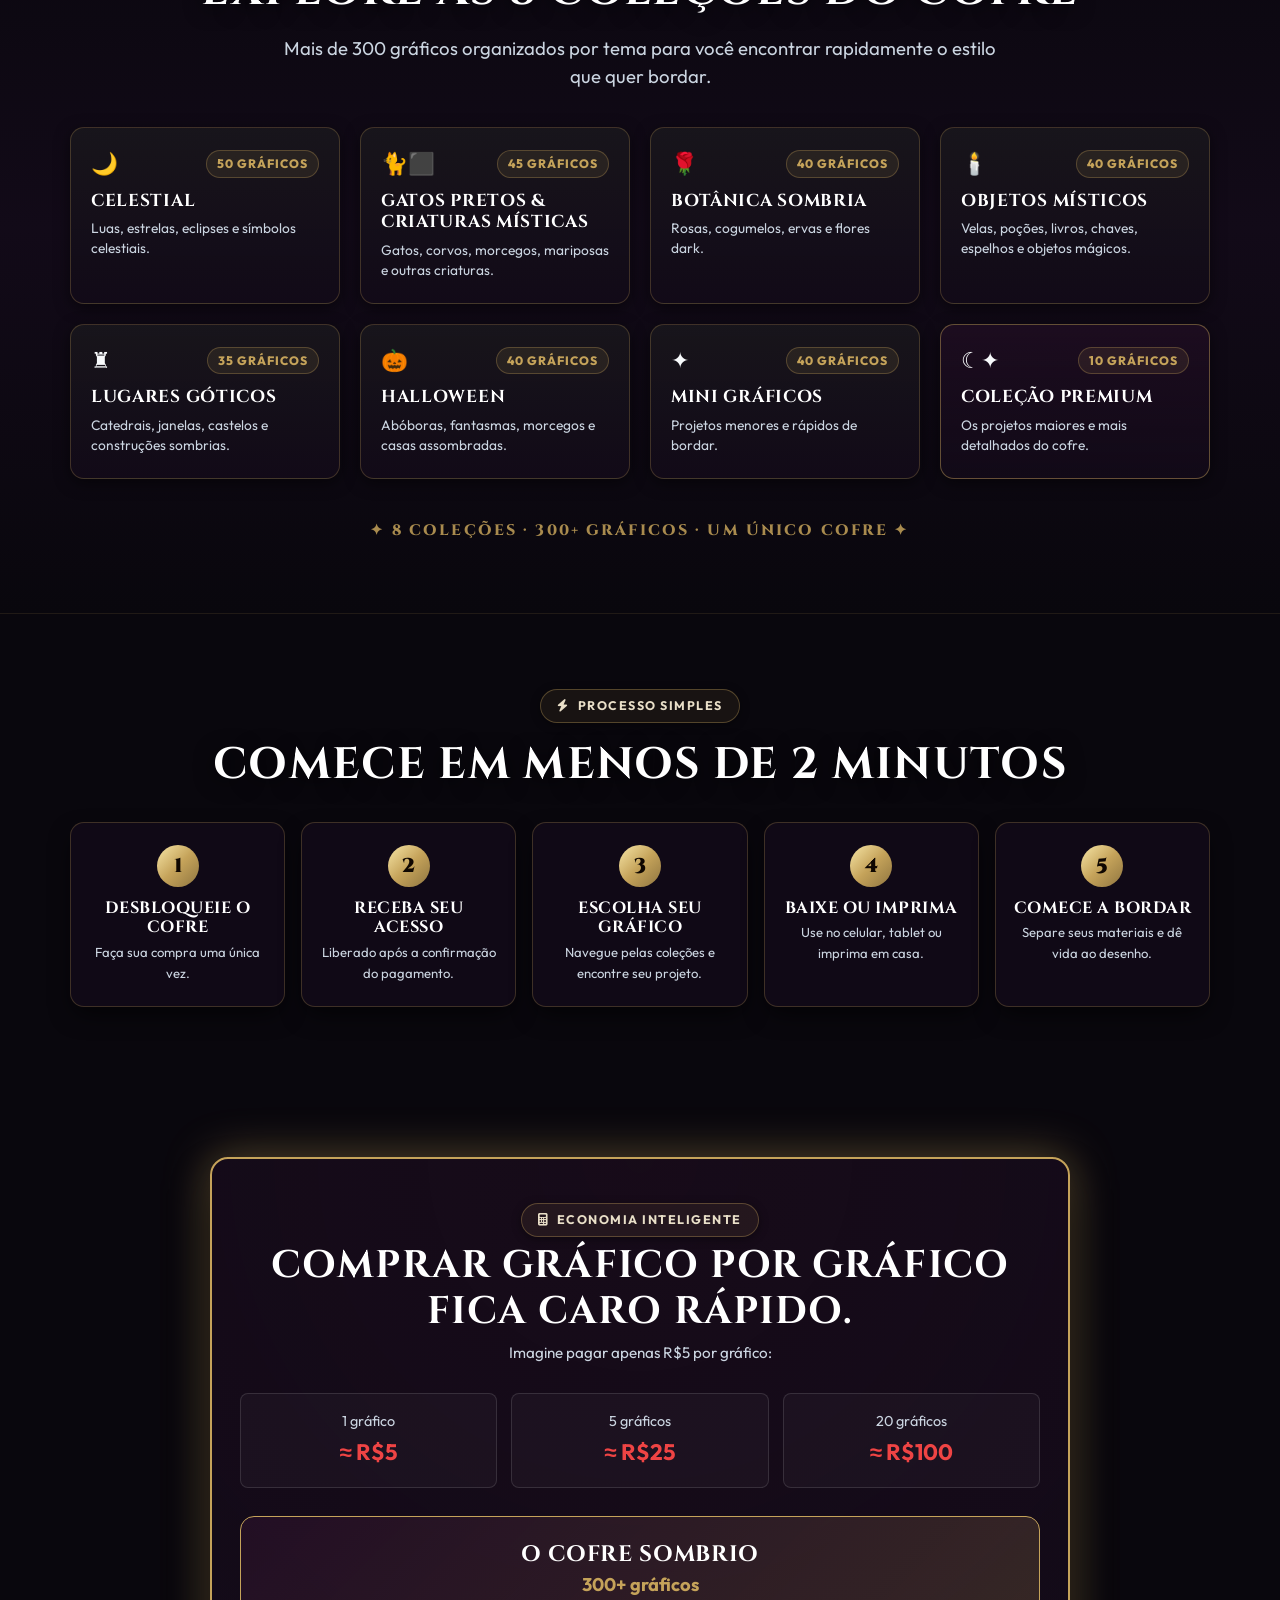
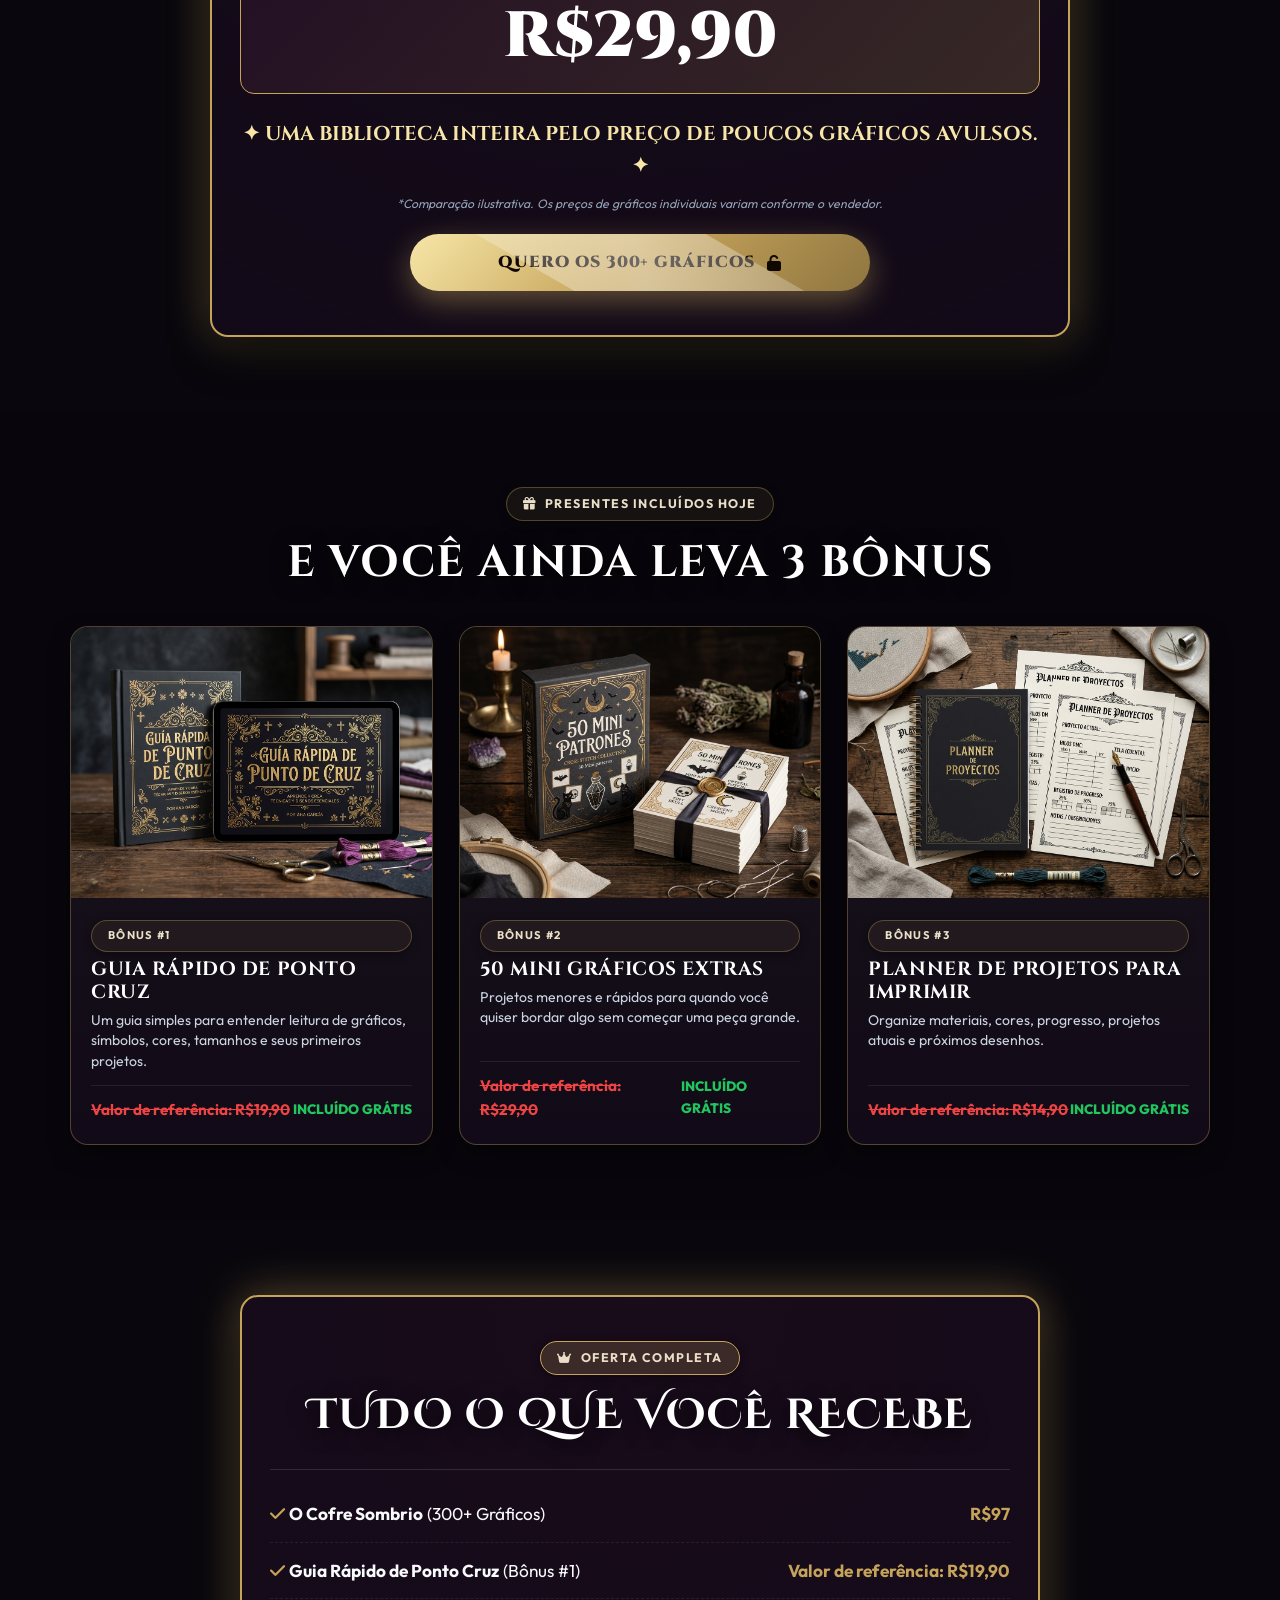
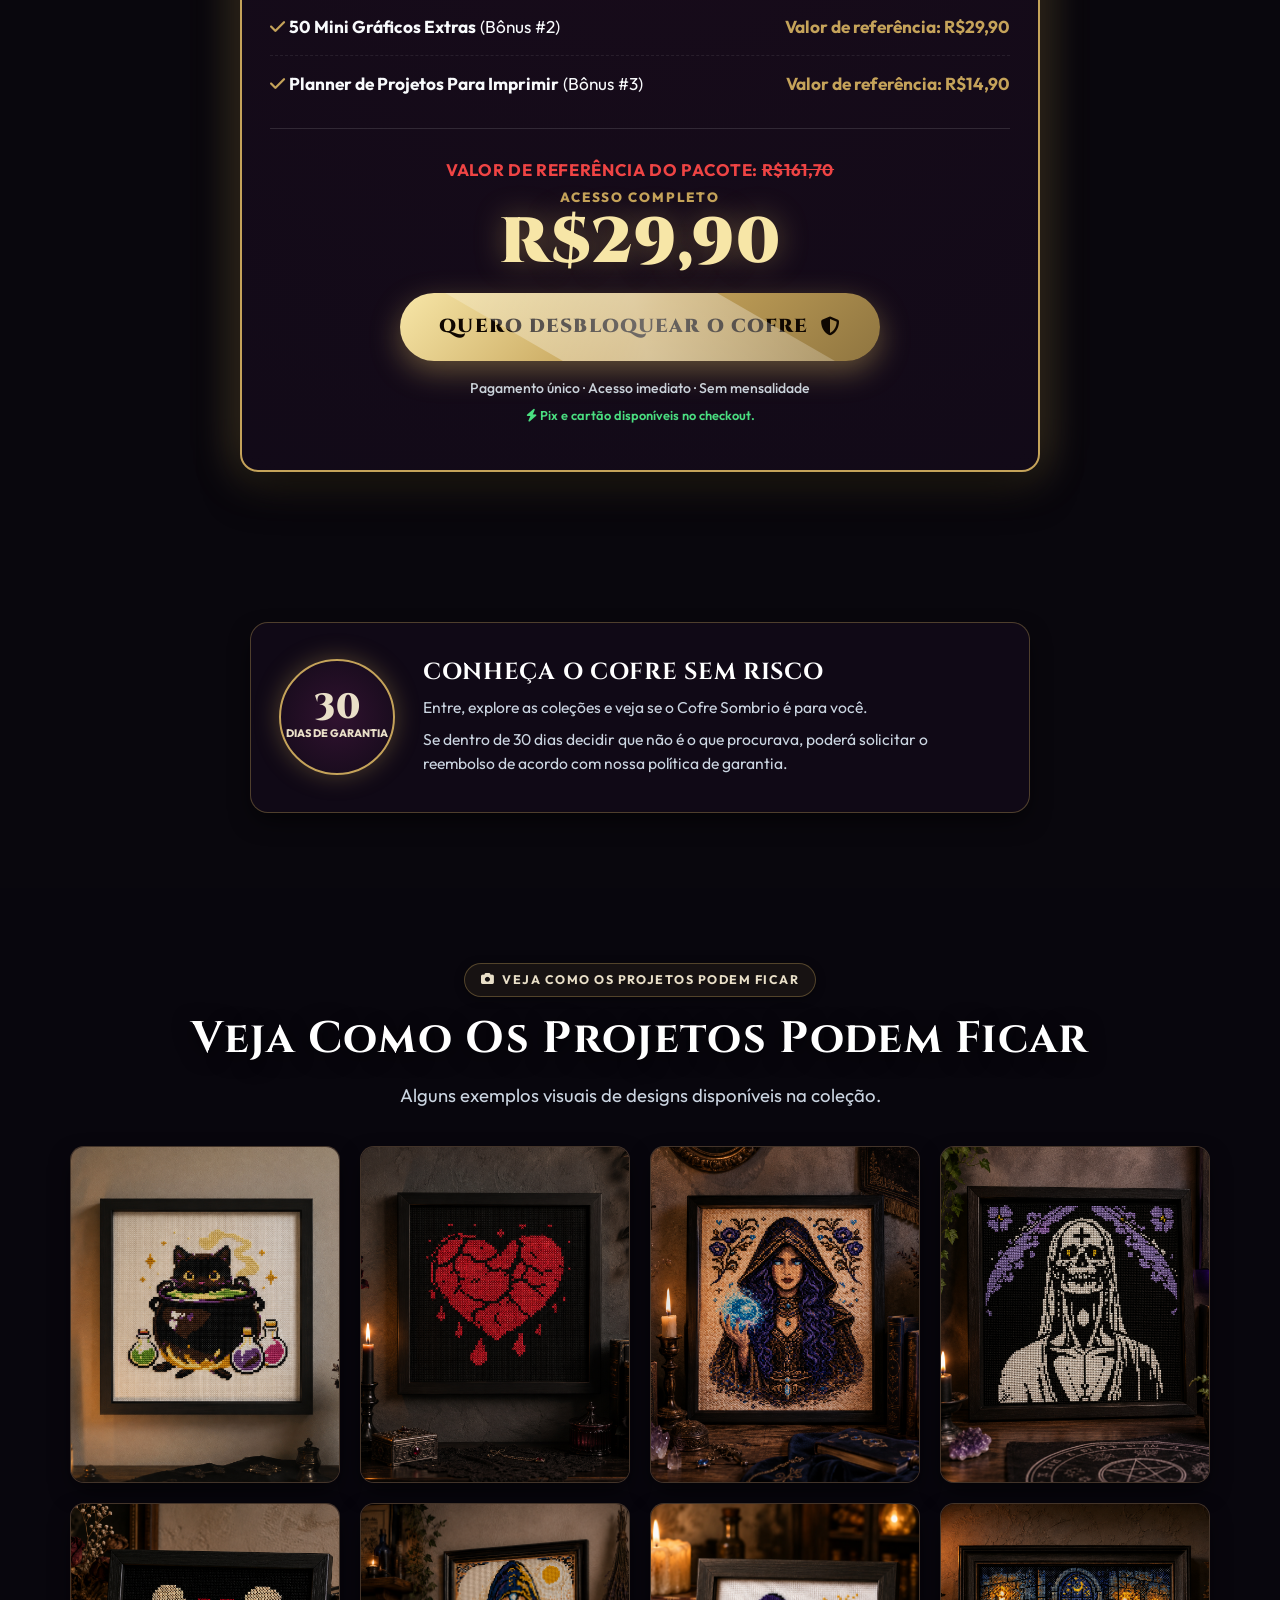
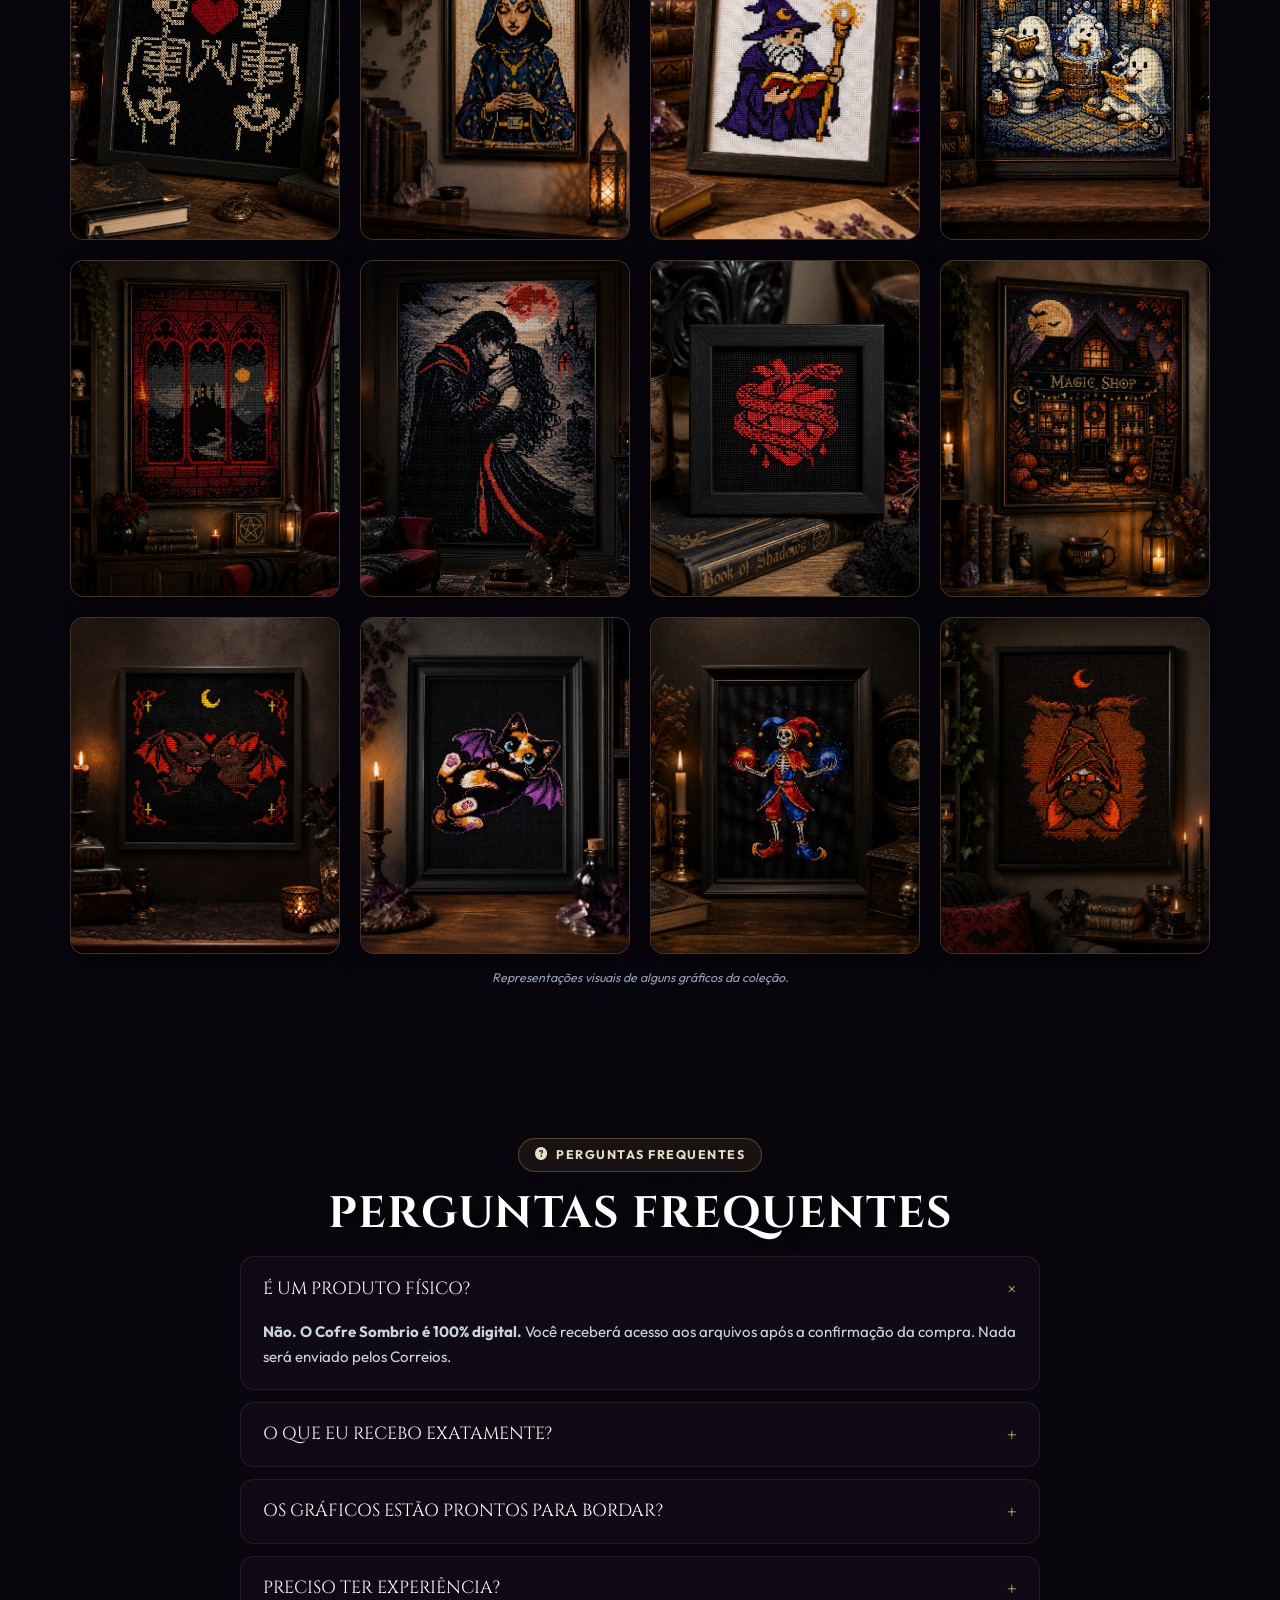
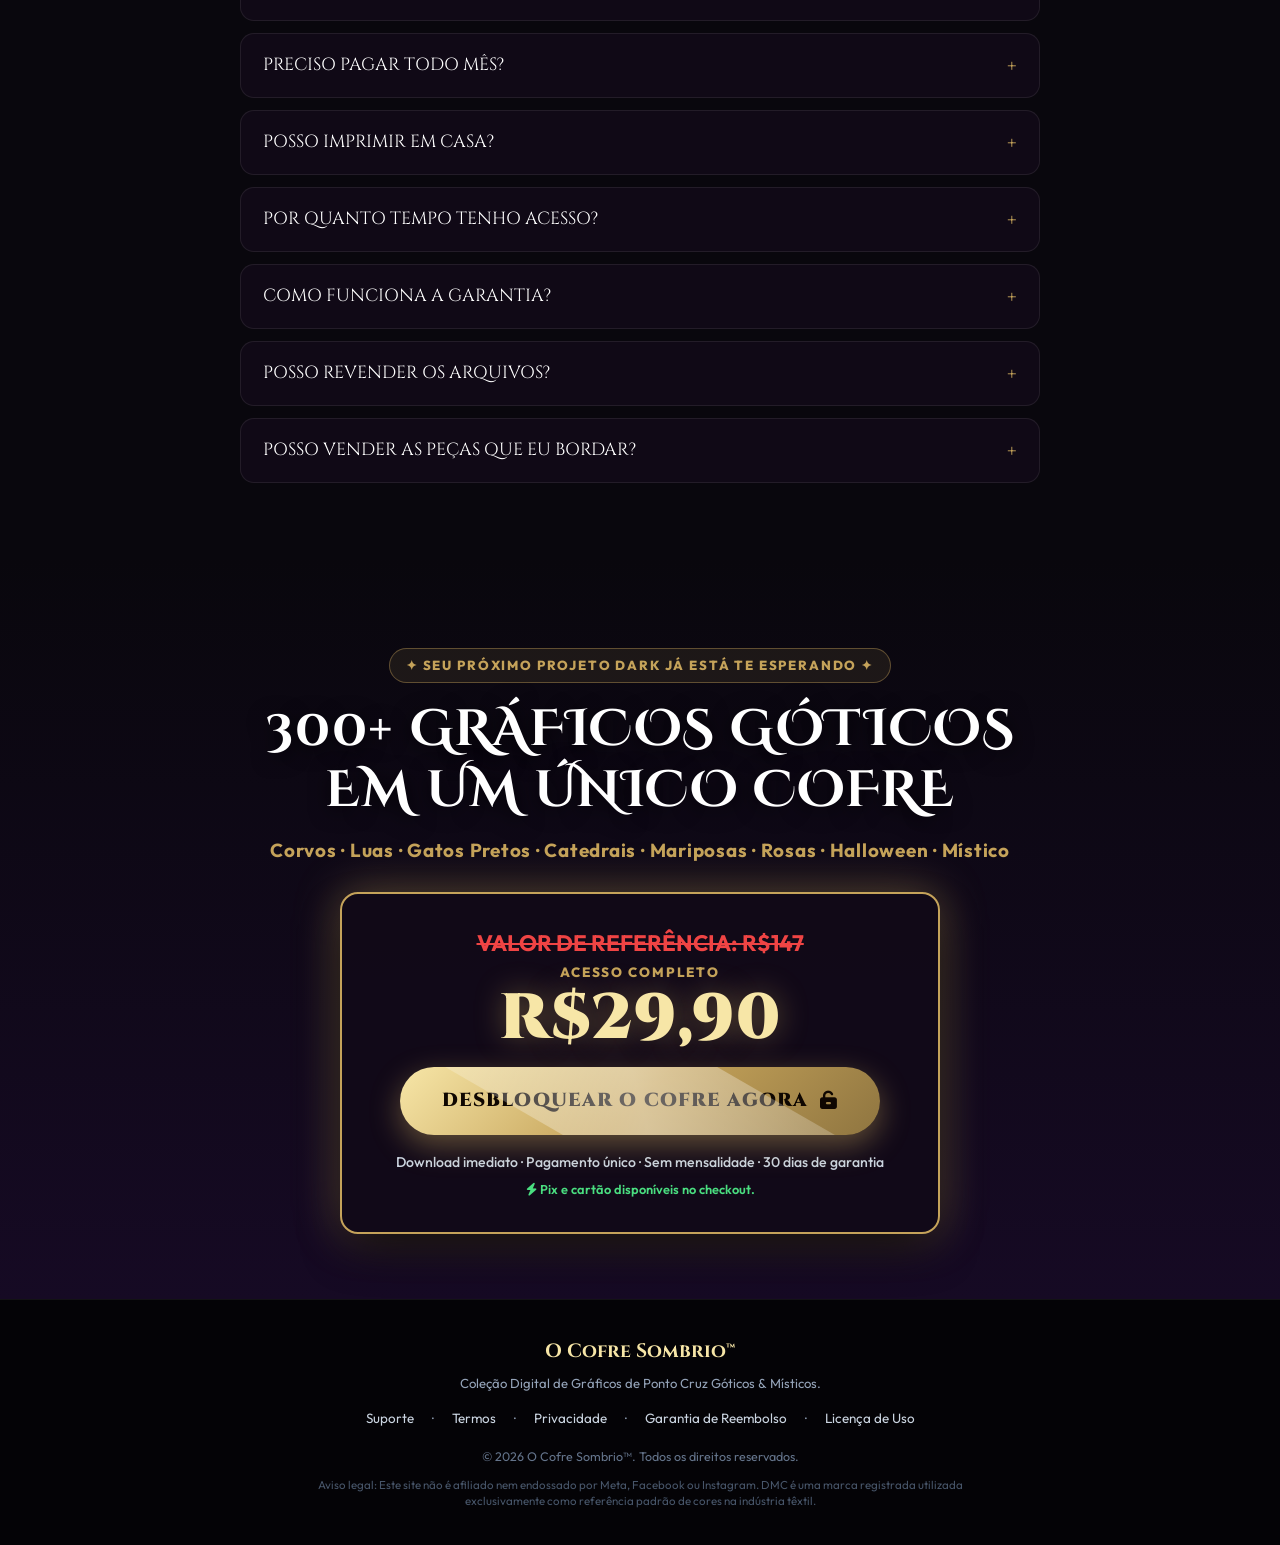
==== commit abcb30af: "feat(mobile): substitui modal por bottom sheet responsivo na galeria de graficos" ====
--- a/pt-br/index.html
+++ b/pt-br/index.html
@@ -1162,44 +1162,54 @@
   </section>
 
   <!-- ==========================================================================
-       MODAL LIGHTBOX INTERACTIVO DE PATRÓN
-       ========================================================================== -->
-  <div class="lightbox-modal" id="lightboxModal" role="dialog" aria-modal="true" aria-hidden="true" style="display: none; position: fixed; inset: 0; z-index: 1000; background: rgba(0,0,0,0.92); backdrop-filter: blur(12px); align-items: center; justify-content: center; padding: 20px;">
-    <div class="lightbox-content" style="background: linear-gradient(180deg, #180e26 0%, #0c0814 100%); border: 1px solid var(--gold-antique); border-radius: var(--radius-lg); max-width: 740px; width: 100%; overflow: hidden; position: relative; box-shadow: var(--shadow-museum), var(--glow-gold);">
-      <button class="lightbox-close" id="lightboxClose" aria-label="Fechar modal" style="position: absolute; top: 14px; right: 14px; width: 36px; height: 36px; background: rgba(0,0,0,0.75); border: 1px solid rgba(255,255,255,0.2); color: #fff; border-radius: 50%; display: flex; align-items: center; justify-content: center; font-size: 1.1rem; cursor: pointer; z-index: 10;">✕</button>
-      <div style="display: grid; grid-template-columns: repeat(auto-fit, minmax(280px, 1fr));">
-        <div style="aspect-ratio: 1/1; background: #000; overflow: hidden; padding: 10px;">
-          <img src="" alt="" id="lightboxImg" style="width: 100%; height: 100%; object-fit: cover; display: block; border-radius: var(--radius-sm); border: 1px solid rgba(197,163,90,0.25);">
-        </div>
-        <div style="padding: 28px 22px; display: flex; flex-direction: column; justify-content: center;">
-          <span class="section-tag" id="lightboxCollection" style="margin-bottom: 8px; font-size: 0.72rem;">Coleção</span>
-          <h3 id="lightboxTitle" style="font-size: 1.45rem; color: #fff; margin-bottom: 8px; font-family: var(--font-serif);">Nome</h3>
-          <p id="lightboxDesc" style="color: #cbd5e1; font-size: 0.9rem; margin-bottom: 18px; line-height: 1.45;">Descrição</p>
-          
-          <div style="background: rgba(0,0,0,0.45); border: 1px solid rgba(255,255,255,0.08); border-radius: var(--radius-sm); padding: 14px; margin-bottom: 18px; font-size: 0.84rem; display: flex; flex-direction: column; gap: 6px;">
-            <div style="display: flex; justify-content: space-between;">
-              <span style="color: var(--text-dim);">Pontos:</span>
-              <strong id="lightboxStitches" style="color: #fff;"></strong>
-            </div>
-            <div style="display: flex; justify-content: space-between;">
-              <span style="color: var(--text-dim);">Paleta de linhas:</span>
-              <strong id="lightboxColors" style="color: var(--gold-antique);"></strong>
-            </div>
-            <div style="display: flex; justify-content: space-between;">
-              <span style="color: var(--text-dim);">Dificuldade:</span>
-              <strong id="lightboxDiff" style="color: #4ade80;"></strong>
-            </div>
-            <div style="display: flex; justify-content: space-between;">
-              <span style="color: var(--text-dim);">Medida estimada:</span>
-              <strong id="lightboxSize" style="color: #fff;"></strong>
-            </div>
-          </div>
-
-          <a href="#checkout-offer" class="btn-cta" style="padding: 12px 20px; font-size: 0.92rem;" onclick="document.getElementById('lightboxClose').click();">
-            <span>OBTER ESTE E 300+ GRÁFICOS</span>
-          </a>
-        </div>
-      </div>
+       MODAL LIGHTBOX / BOTTOM SHEET INTERATIVO DE GRÁFICO
+       ========================================================================== -->
+  <div class="lightbox-modal" id="lightboxModal" role="dialog" aria-modal="true" aria-hidden="true" style="display: none;">
+    <div class="lightbox-content" id="lightboxContent">
+      
+      <!-- Topo com Handle e Botão Fechar (Sticky no Mobile) -->
+      <div class="lightbox-sheet-header">
+        <div class="lightbox-drag-handle" aria-hidden="true"></div>
+        <button class="lightbox-close" id="lightboxClose" aria-label="Fechar detalhes do gráfico" type="button">✕</button>
+      </div>
+
+      <!-- Conteúdo com Scroll Próprio -->
+      <div class="lightbox-sheet-body">
+        <div class="lightbox-grid-inner">
+          <div class="lightbox-media-wrap">
+            <img src="" alt="" id="lightboxImg" class="lightbox-pattern-img">
+          </div>
+          <div class="lightbox-info-pane">
+            <span class="section-tag" id="lightboxCollection" style="margin-bottom: 8px; font-size: 0.72rem;">Coleção</span>
+            <h3 id="lightboxTitle" style="font-size: 1.45rem; color: #fff; margin-bottom: 8px; font-family: var(--font-serif);">Nome</h3>
+            <p id="lightboxDesc" style="color: #cbd5e1; font-size: 0.9rem; margin-bottom: 18px; line-height: 1.45;">Descrição</p>
+            
+            <div style="background: rgba(0,0,0,0.45); border: 1px solid rgba(255,255,255,0.08); border-radius: var(--radius-sm); padding: 14px; margin-bottom: 18px; font-size: 0.84rem; display: flex; flex-direction: column; gap: 6px;">
+              <div style="display: flex; justify-content: space-between;">
+                <span style="color: var(--text-dim);">Pontos:</span>
+                <strong id="lightboxStitches" style="color: #fff;"></strong>
+              </div>
+              <div style="display: flex; justify-content: space-between;">
+                <span style="color: var(--text-dim);">Paleta de linhas:</span>
+                <strong id="lightboxColors" style="color: var(--gold-antique);"></strong>
+              </div>
+              <div style="display: flex; justify-content: space-between;">
+                <span style="color: var(--text-dim);">Dificuldade:</span>
+                <strong id="lightboxDiff" style="color: #4ade80;"></strong>
+              </div>
+              <div style="display: flex; justify-content: space-between;">
+                <span style="color: var(--text-dim);">Medida estimada:</span>
+                <strong id="lightboxSize" style="color: #fff;"></strong>
+              </div>
+            </div>
+
+            <a href="#checkout-offer" class="btn-cta" style="padding: 12px 20px; font-size: 0.92rem;" onclick="document.getElementById('lightboxClose').click();">
+              <span>OBTER ESTE E 300+ GRÁFICOS</span>
+            </a>
+          </div>
+        </div>
+      </div>
+
     </div>
   </div>
 
--- a/styles.css
+++ b/styles.css
@@ -2611,16 +2611,7 @@
     font-size: 0.8rem;
   }
 
-  /* Modal Lightbox Responsive Safeguards */
-  .lightbox-content {
-    max-width: 95vw !important;
-    max-height: 90vh !important;
-    overflow-y: auto !important;
-  }
-
-  .lightbox-content > div {
-    grid-template-columns: 1fr !important;
-  }
+  /* Modal Lightbox Responsive Safeguards handled in dedicated Bottom Sheet section */
 }
 
 /* ==========================================================================
@@ -2773,3 +2764,290 @@
   }
 }
 
+/* ==========================================================================
+   GALLERY DETAILS LIGHTBOX & MOBILE BOTTOM SHEET SYSTEM
+   Desktop: Premium Framed Museum Lightbox
+   Mobile (<= 768px): Smooth Bottom Sheet / Drawer (~82-85dvh)
+   ========================================================================== */
+
+.lightbox-modal {
+  position: fixed;
+  inset: 0;
+  z-index: 5000;
+  background: rgba(5, 3, 7, 0.72);
+  backdrop-filter: blur(4px);
+  -webkit-backdrop-filter: blur(4px);
+  display: flex;
+  align-items: center;
+  justify-content: center;
+  padding: 24px;
+  opacity: 0;
+  pointer-events: none;
+  visibility: hidden;
+  transition: opacity 0.3s cubic-bezier(0.16, 1, 0.3, 1), visibility 0.3s ease;
+  overscroll-behavior: contain;
+}
+
+.lightbox-modal.is-open {
+  opacity: 1;
+  pointer-events: auto;
+  visibility: visible;
+}
+
+/* Lightbox Content Container (Desktop Base) */
+.lightbox-content {
+  background: linear-gradient(180deg, #180e26 0%, #0c0814 100%);
+  border: 1px solid var(--gold-antique);
+  border-radius: var(--radius-lg);
+  max-width: 760px;
+  width: 100%;
+  overflow: hidden;
+  position: relative;
+  box-shadow: var(--shadow-museum), var(--glow-gold);
+  transform: scale(0.96) translateY(10px);
+  opacity: 0;
+  transition: transform 0.32s cubic-bezier(0.16, 1, 0.3, 1), opacity 0.32s cubic-bezier(0.16, 1, 0.3, 1);
+  display: flex;
+  flex-direction: column;
+}
+
+.lightbox-modal.is-open .lightbox-content {
+  transform: scale(1) translateY(0);
+  opacity: 1;
+}
+
+/* Desktop Header Controls */
+.lightbox-sheet-header {
+  position: relative;
+  padding: 12px 18px 0 18px;
+  display: flex;
+  align-items: center;
+  justify-content: flex-end;
+  z-index: 10;
+  min-height: 40px;
+}
+
+.lightbox-drag-handle {
+  display: none; /* Only on mobile bottom sheet */
+}
+
+.lightbox-close {
+  background: rgba(0, 0, 0, 0.75);
+  border: 1px solid rgba(255, 255, 255, 0.2);
+  color: #fff;
+  border-radius: 50%;
+  width: 36px;
+  height: 36px;
+  display: flex;
+  align-items: center;
+  justify-content: center;
+  font-size: 1.1rem;
+  cursor: pointer;
+  transition: all 0.2s ease;
+  flex-shrink: 0;
+}
+
+.lightbox-close:hover {
+  background: rgba(255, 255, 255, 0.15);
+  border-color: var(--gold-antique);
+  color: var(--gold-light);
+  transform: scale(1.05);
+}
+
+.lightbox-sheet-body {
+  width: 100%;
+  overflow-y: auto;
+  overscroll-behavior: contain;
+  -webkit-overflow-scrolling: touch;
+}
+
+.lightbox-grid-inner {
+  display: grid;
+  grid-template-columns: 1fr 1fr;
+  align-items: stretch;
+}
+
+.lightbox-media-wrap {
+  aspect-ratio: 1 / 1;
+  background: #000;
+  overflow: hidden;
+  padding: 12px;
+  display: flex;
+  align-items: center;
+  justify-content: center;
+}
+
+.lightbox-pattern-img {
+  width: 100%;
+  height: 100%;
+  object-fit: cover;
+  display: block;
+  border-radius: var(--radius-sm);
+  border: 1px solid rgba(197, 163, 90, 0.25);
+}
+
+.lightbox-info-pane {
+  padding: 24px 26px 28px 24px;
+  display: flex;
+  flex-direction: column;
+  justify-content: center;
+}
+
+/* ==========================================================================
+   BOTTOM SHEET DRAWER FOR MOBILE (<= 768px)
+   Connected to bottom of screen, 82-85dvh height, 100% width, slide-up
+   ========================================================================== */
+@media (max-width: 768px) {
+  .lightbox-modal {
+    padding: 0;
+    align-items: flex-end; /* Anchored physically to bottom of screen */
+    background: rgba(4, 2, 6, 0.65);
+    backdrop-filter: blur(3px);
+    -webkit-backdrop-filter: blur(3px);
+  }
+
+  .lightbox-content {
+    width: 100%;
+    max-width: 100%;
+    height: 84dvh;
+    max-height: 85dvh;
+    border-radius: 24px 24px 0 0;
+    border-bottom: none;
+    border-left: none;
+    border-right: none;
+    border-top: 1.5px solid rgba(197, 163, 90, 0.6);
+    box-shadow: 0 -10px 35px rgba(0, 0, 0, 0.85), 0 -2px 18px rgba(197, 163, 90, 0.2);
+    display: flex;
+    flex-direction: column;
+    position: relative;
+    bottom: 0;
+    margin: 0;
+    transform: translateY(100%); /* Start completely below viewport */
+    opacity: 1; /* Keep visible so translateY is the only motion */
+    transition: transform 0.32s cubic-bezier(0.16, 1, 0.3, 1);
+    touch-action: pan-y;
+  }
+
+  .lightbox-content.is-dragging {
+    transition: none !important;
+  }
+
+  .lightbox-modal.is-open .lightbox-content {
+    transform: translateY(0); /* Slide up cleanly from bottom */
+  }
+
+  .lightbox-modal.is-closing .lightbox-content {
+    transform: translateY(100%) !important; /* Slide down cleanly into bottom */
+    transition: transform 0.28s cubic-bezier(0.4, 0, 0.2, 1) !important;
+  }
+
+  /* Sticky Header in Bottom Sheet */
+  .lightbox-sheet-header {
+    position: sticky;
+    top: 0;
+    background: linear-gradient(180deg, rgba(24, 14, 38, 0.98) 0%, rgba(20, 11, 32, 0.94) 85%, transparent 100%);
+    backdrop-filter: blur(8px);
+    -webkit-backdrop-filter: blur(8px);
+    padding: 10px 16px 8px 16px;
+    display: flex;
+    align-items: center;
+    justify-content: space-between;
+    min-height: 48px;
+    z-index: 20;
+    border-bottom: 1px solid rgba(255, 255, 255, 0.05);
+  }
+
+  /* Drag Indicator Handle */
+  .lightbox-drag-handle {
+    display: block;
+    position: absolute;
+    left: 50%;
+    top: 10px;
+    transform: translateX(-50%);
+    width: 44px;
+    height: 4px;
+    border-radius: 999px;
+    background: rgba(197, 163, 90, 0.5);
+    box-shadow: 0 1px 3px rgba(0, 0, 0, 0.4);
+    cursor: grab;
+  }
+
+  .lightbox-close {
+    margin-left: auto;
+    width: 32px;
+    height: 32px;
+    font-size: 0.95rem;
+    background: rgba(255, 255, 255, 0.08);
+    border: 1px solid rgba(197, 163, 90, 0.35);
+    color: #fff;
+  }
+
+  /* Scrollable Body inside Bottom Sheet */
+  .lightbox-sheet-body {
+    flex: 1;
+    overflow-y: auto;
+    overscroll-behavior: contain;
+    -webkit-overflow-scrolling: touch;
+    padding: 10px 18px calc(24px + env(safe-area-inset-bottom, 16px)) 18px;
+  }
+
+  .lightbox-grid-inner {
+    grid-template-columns: 1fr;
+    gap: 16px;
+  }
+
+  .lightbox-media-wrap {
+    width: 100%;
+    max-width: 330px;
+    max-height: 38vh;
+    margin: 0 auto;
+    background: transparent;
+    padding: 0;
+    aspect-ratio: auto;
+  }
+
+  .lightbox-pattern-img {
+    width: 100%;
+    height: auto;
+    max-height: 36vh;
+    object-fit: contain;
+    border-radius: 12px;
+    box-shadow: 0 8px 24px rgba(0, 0, 0, 0.7);
+  }
+
+  .lightbox-info-pane {
+    padding: 6px 0 16px 0;
+    text-align: center;
+    align-items: center;
+  }
+
+  .lightbox-info-pane h3 {
+    font-size: 1.35rem;
+    line-height: 1.25;
+  }
+
+  .lightbox-info-pane p {
+    font-size: 0.88rem;
+    line-height: 1.45;
+    max-width: 340px;
+    margin-left: auto;
+    margin-right: auto;
+  }
+
+  .lightbox-info-pane .btn-cta {
+    width: 100%;
+    max-width: 340px;
+    margin: 8px auto 0 auto;
+  }
+
+  .lightbox-info-pane div[style*="border-radius: var(--radius-sm)"] {
+    width: 100%;
+    max-width: 340px;
+    margin-left: auto;
+    margin-right: auto;
+    box-sizing: border-box;
+    text-align: left;
+  }
+}
+
+
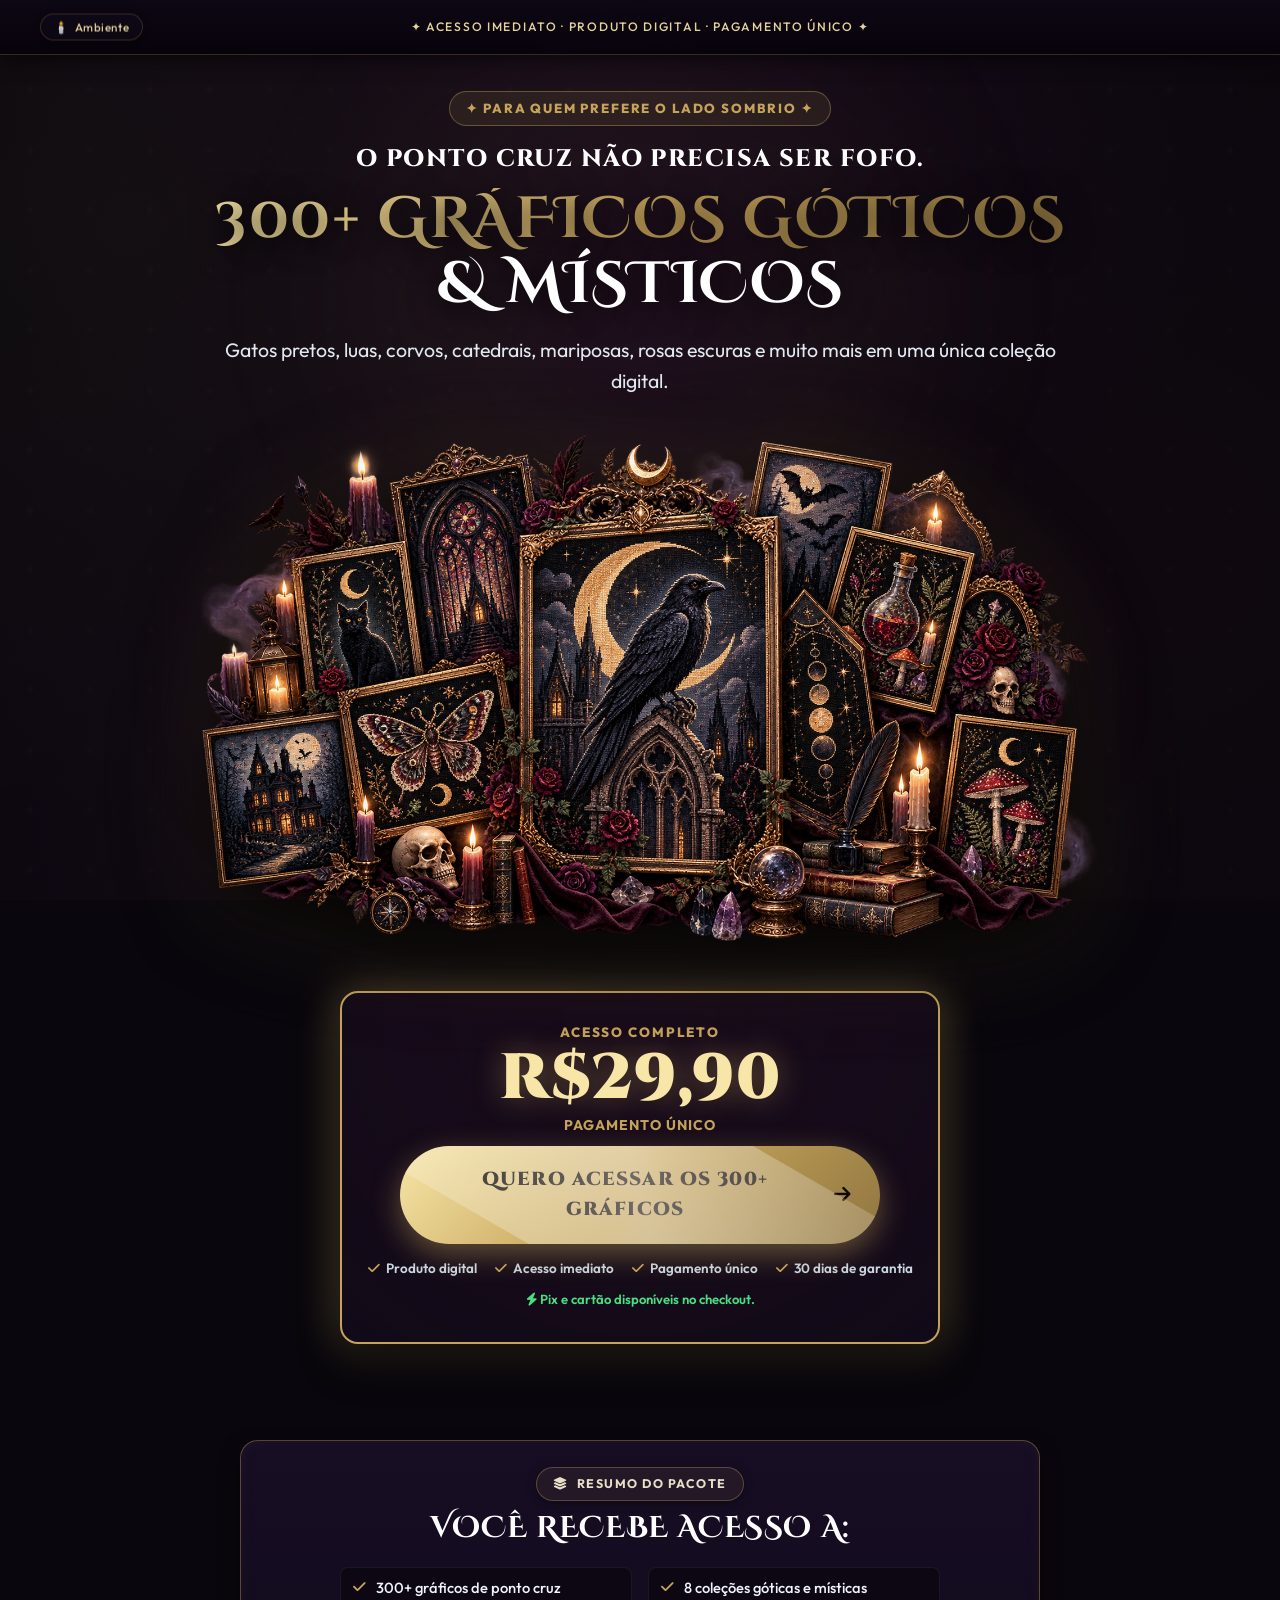
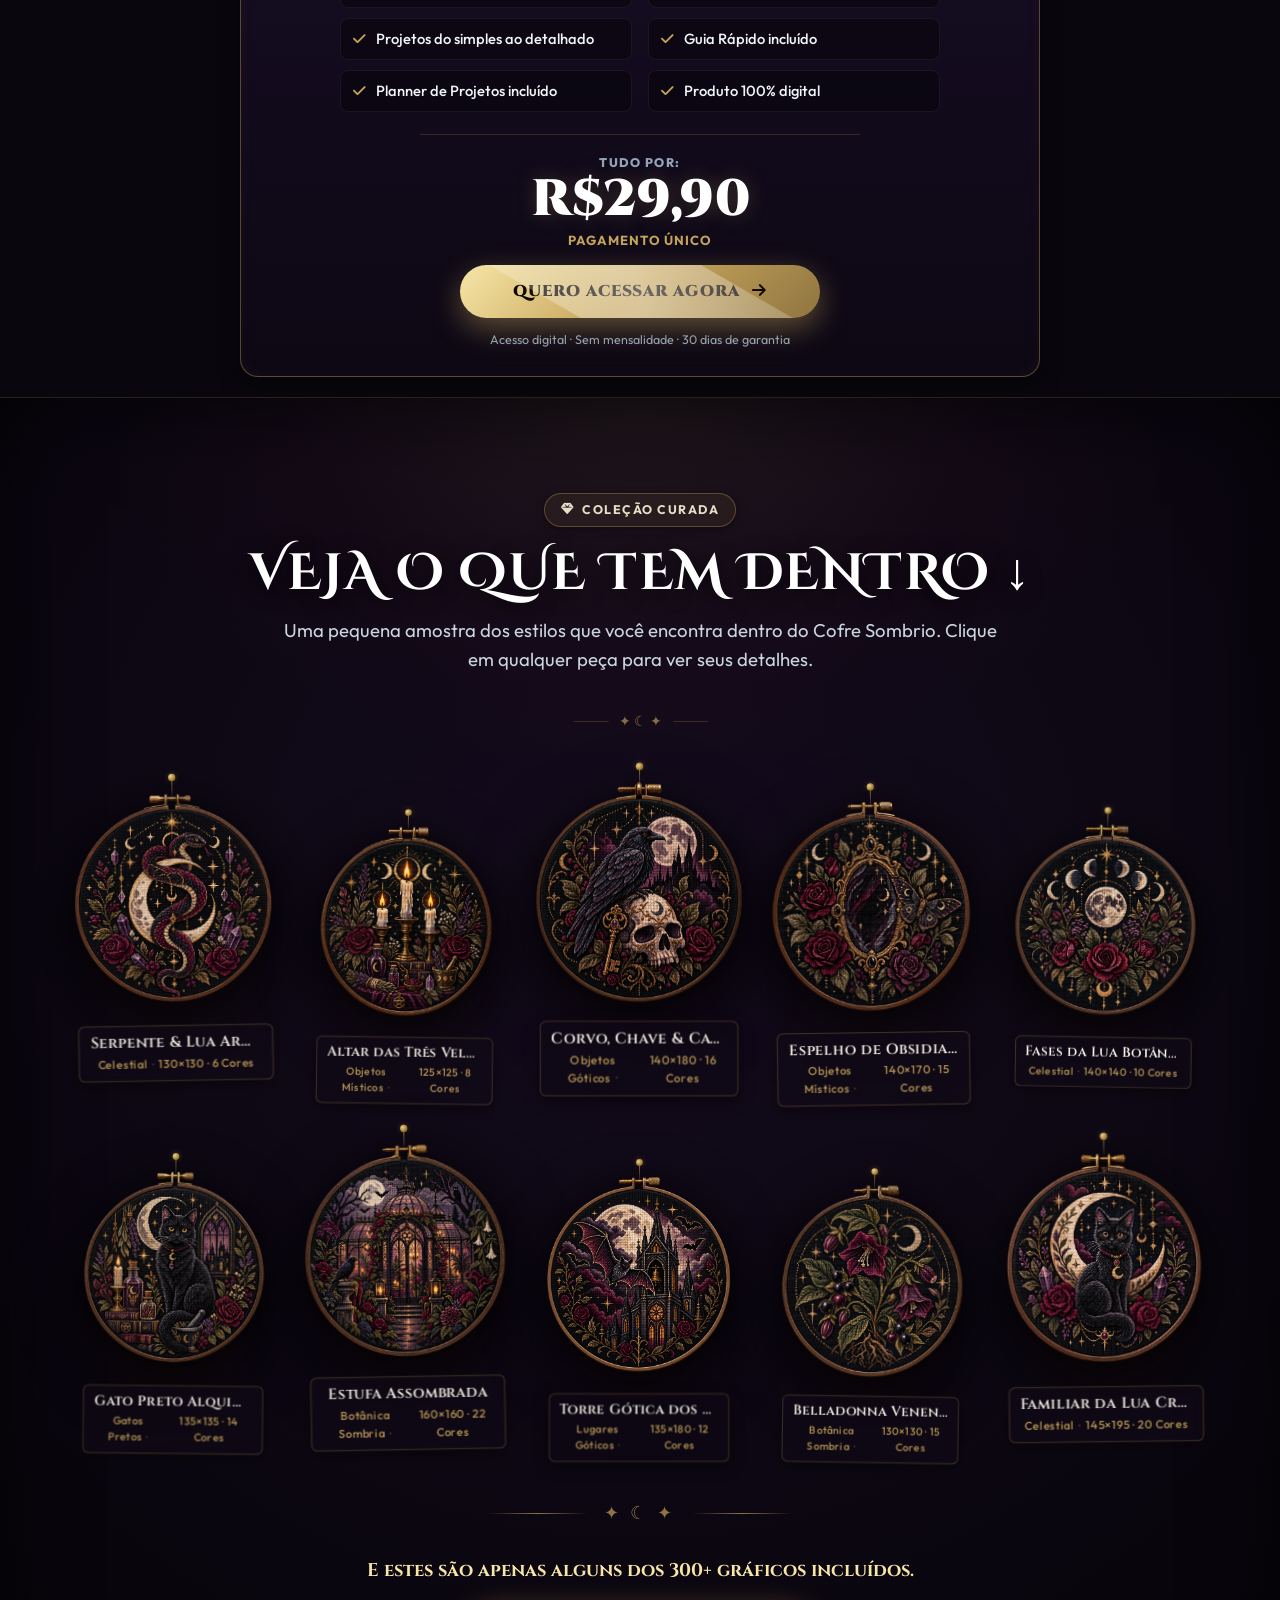
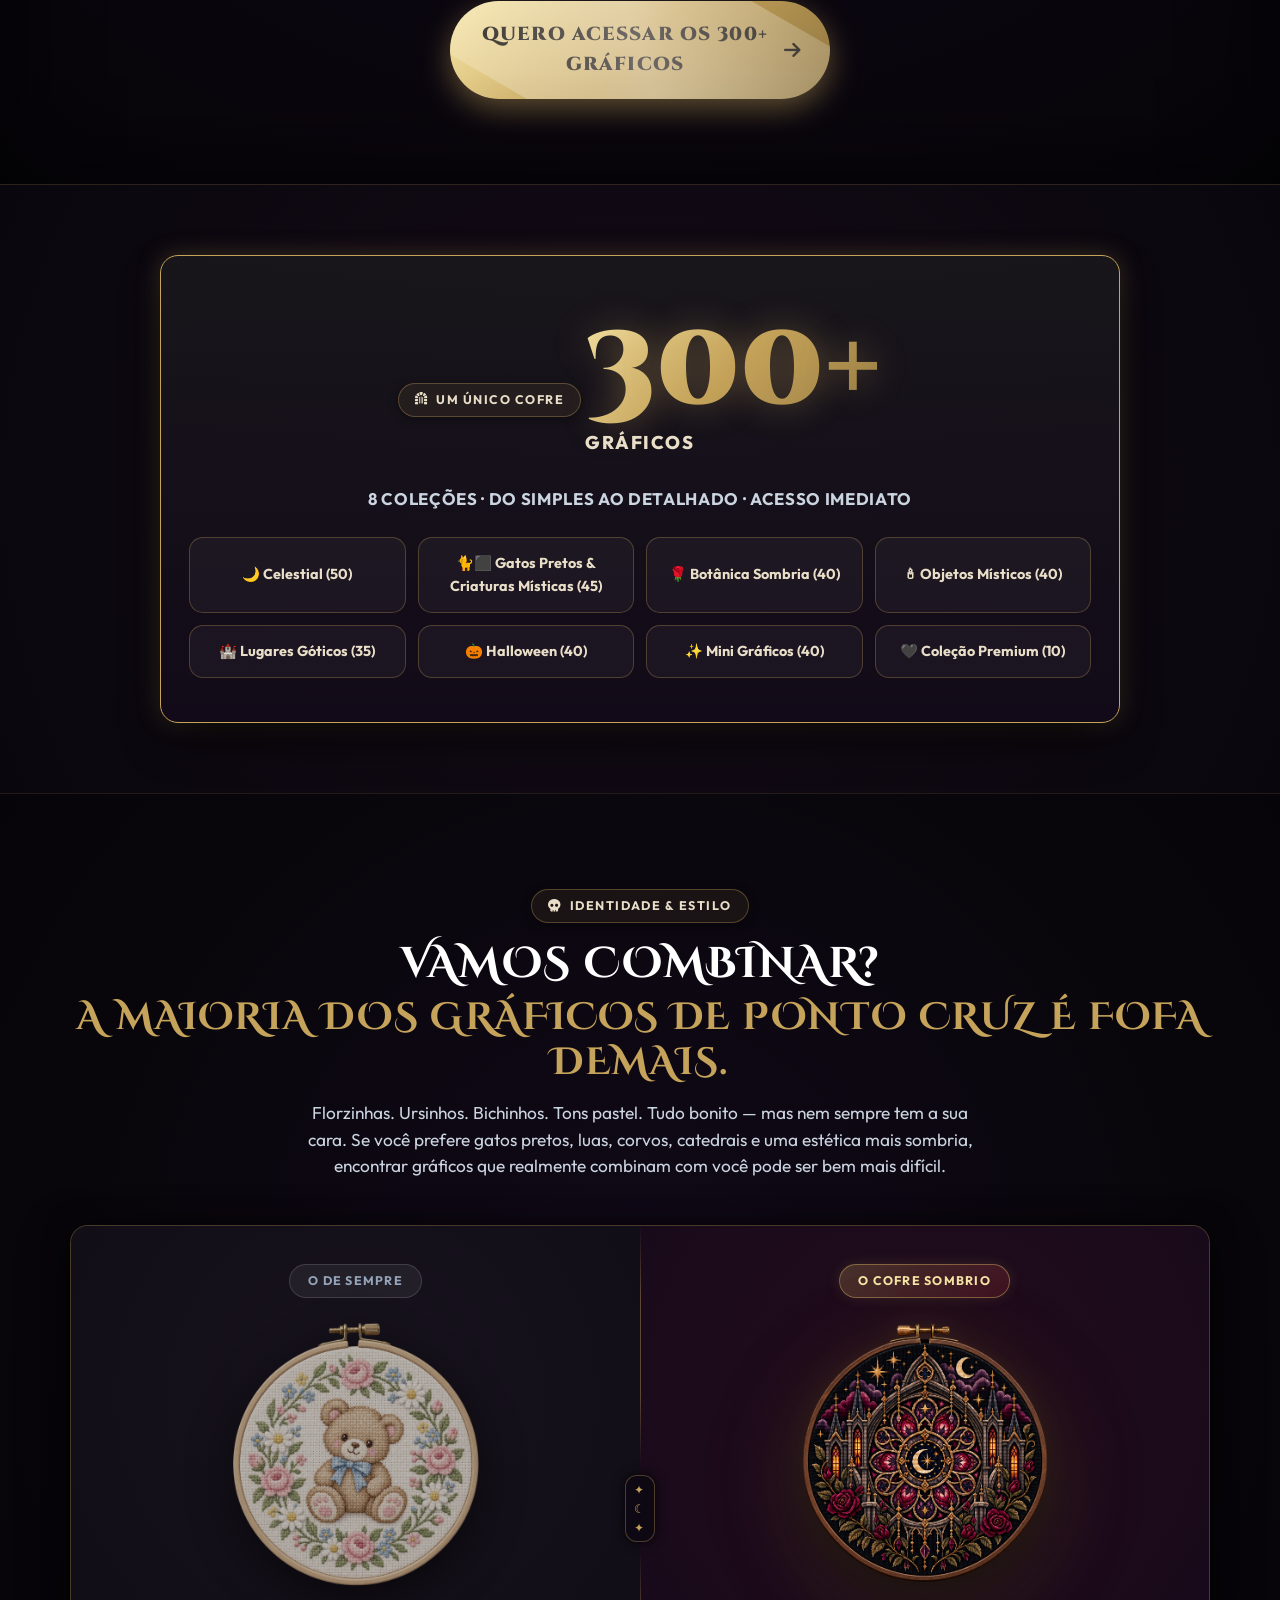
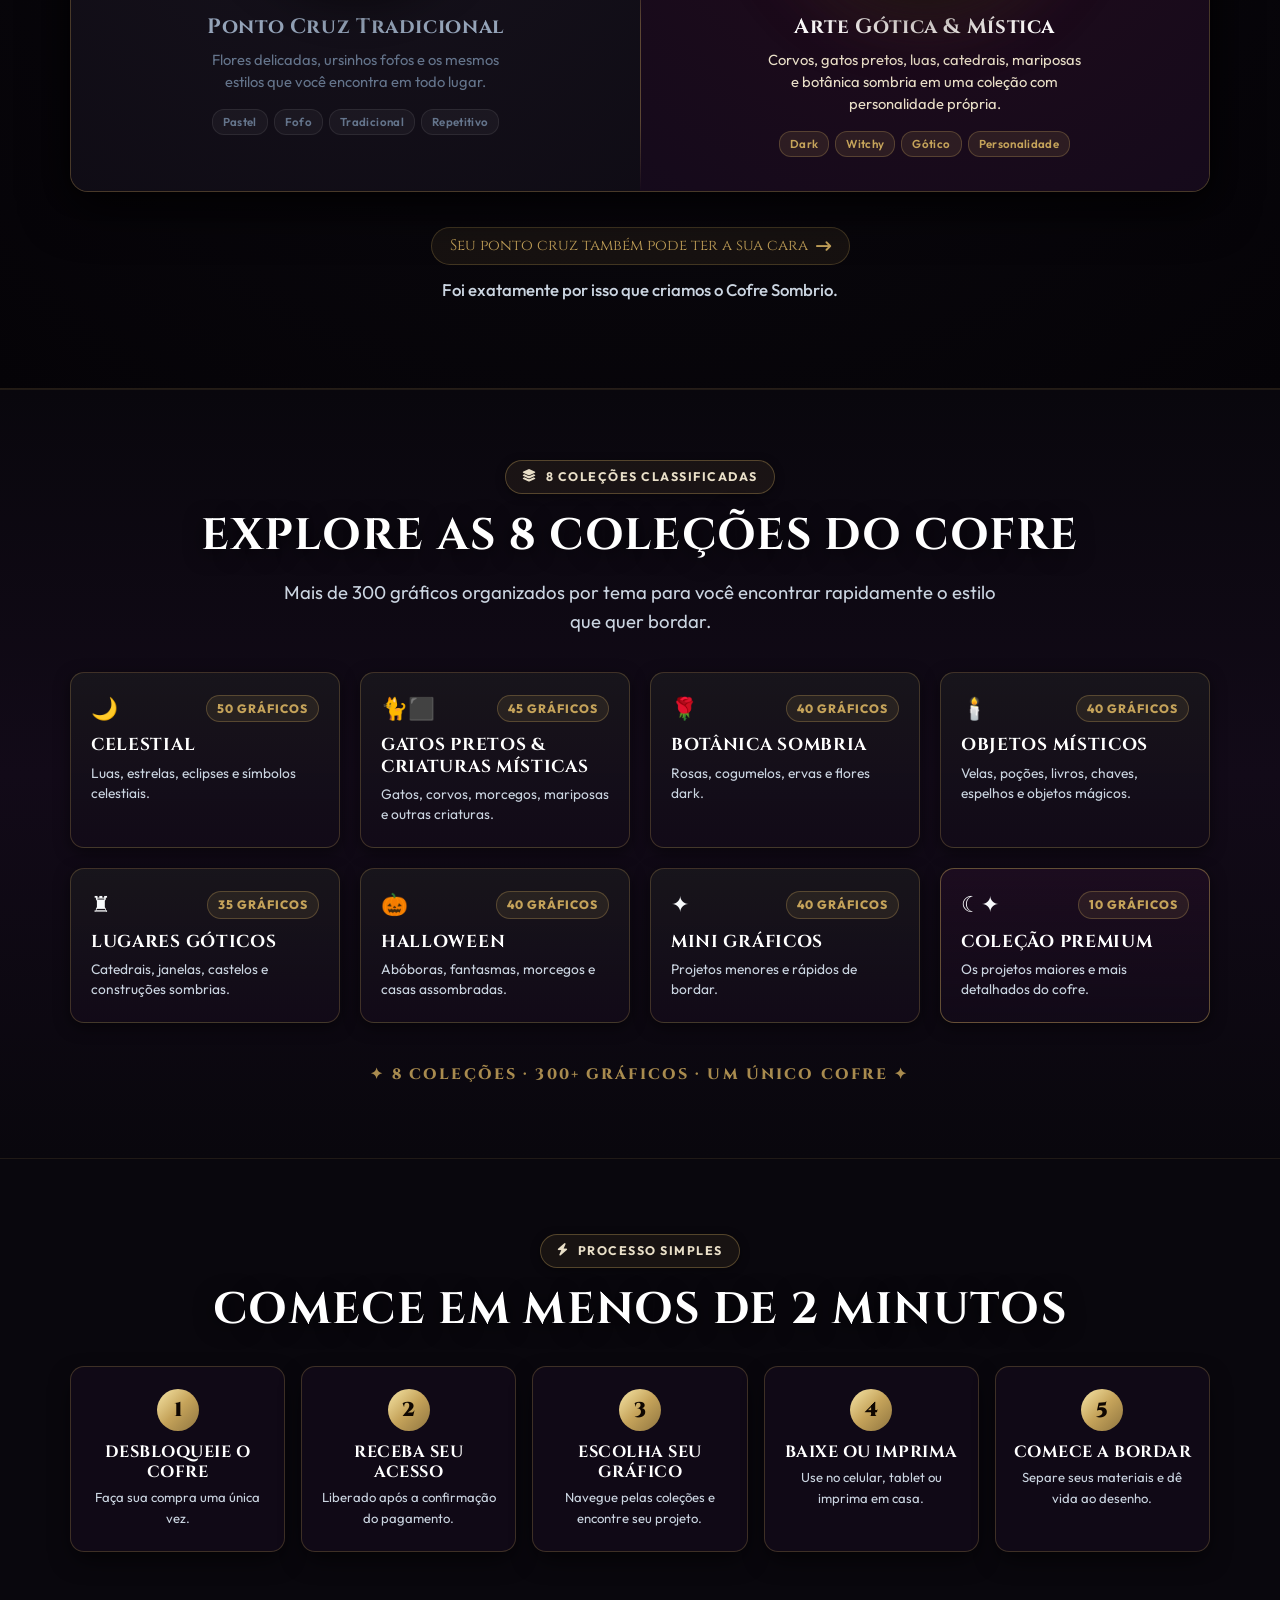
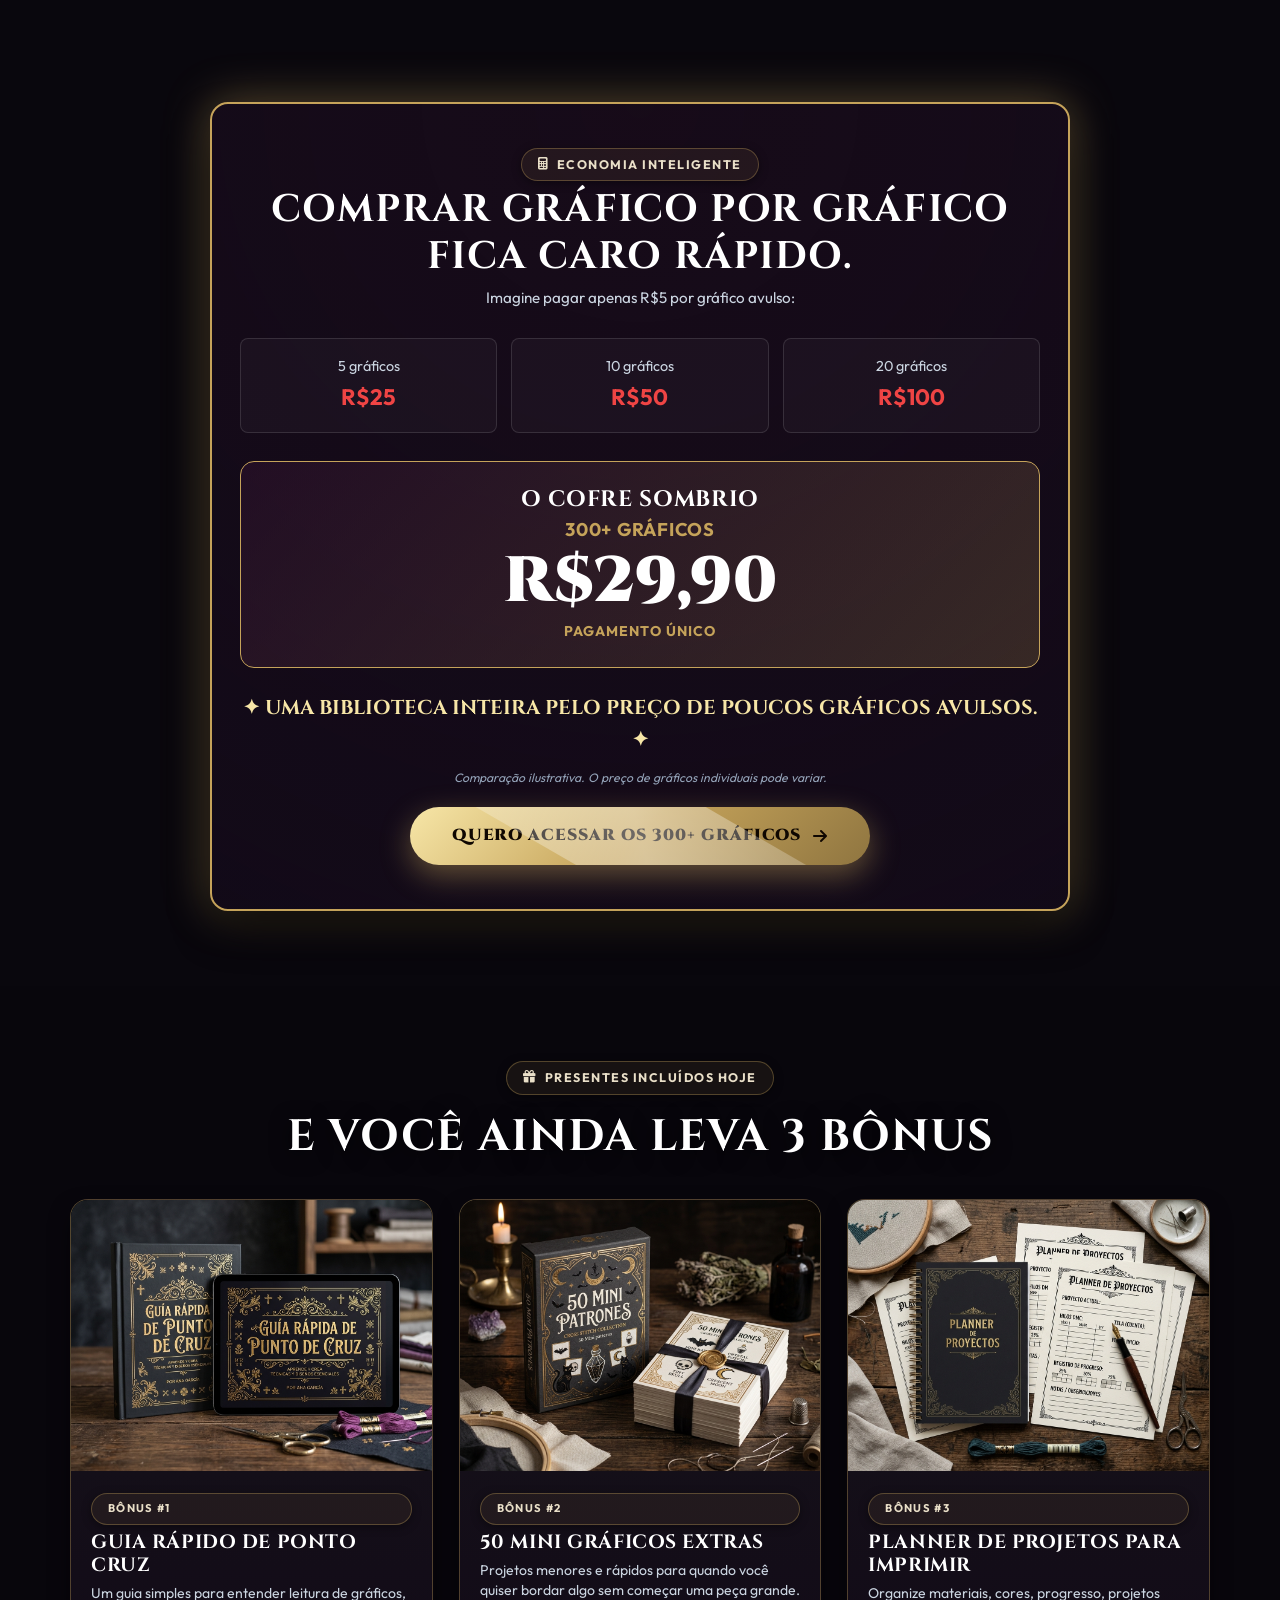
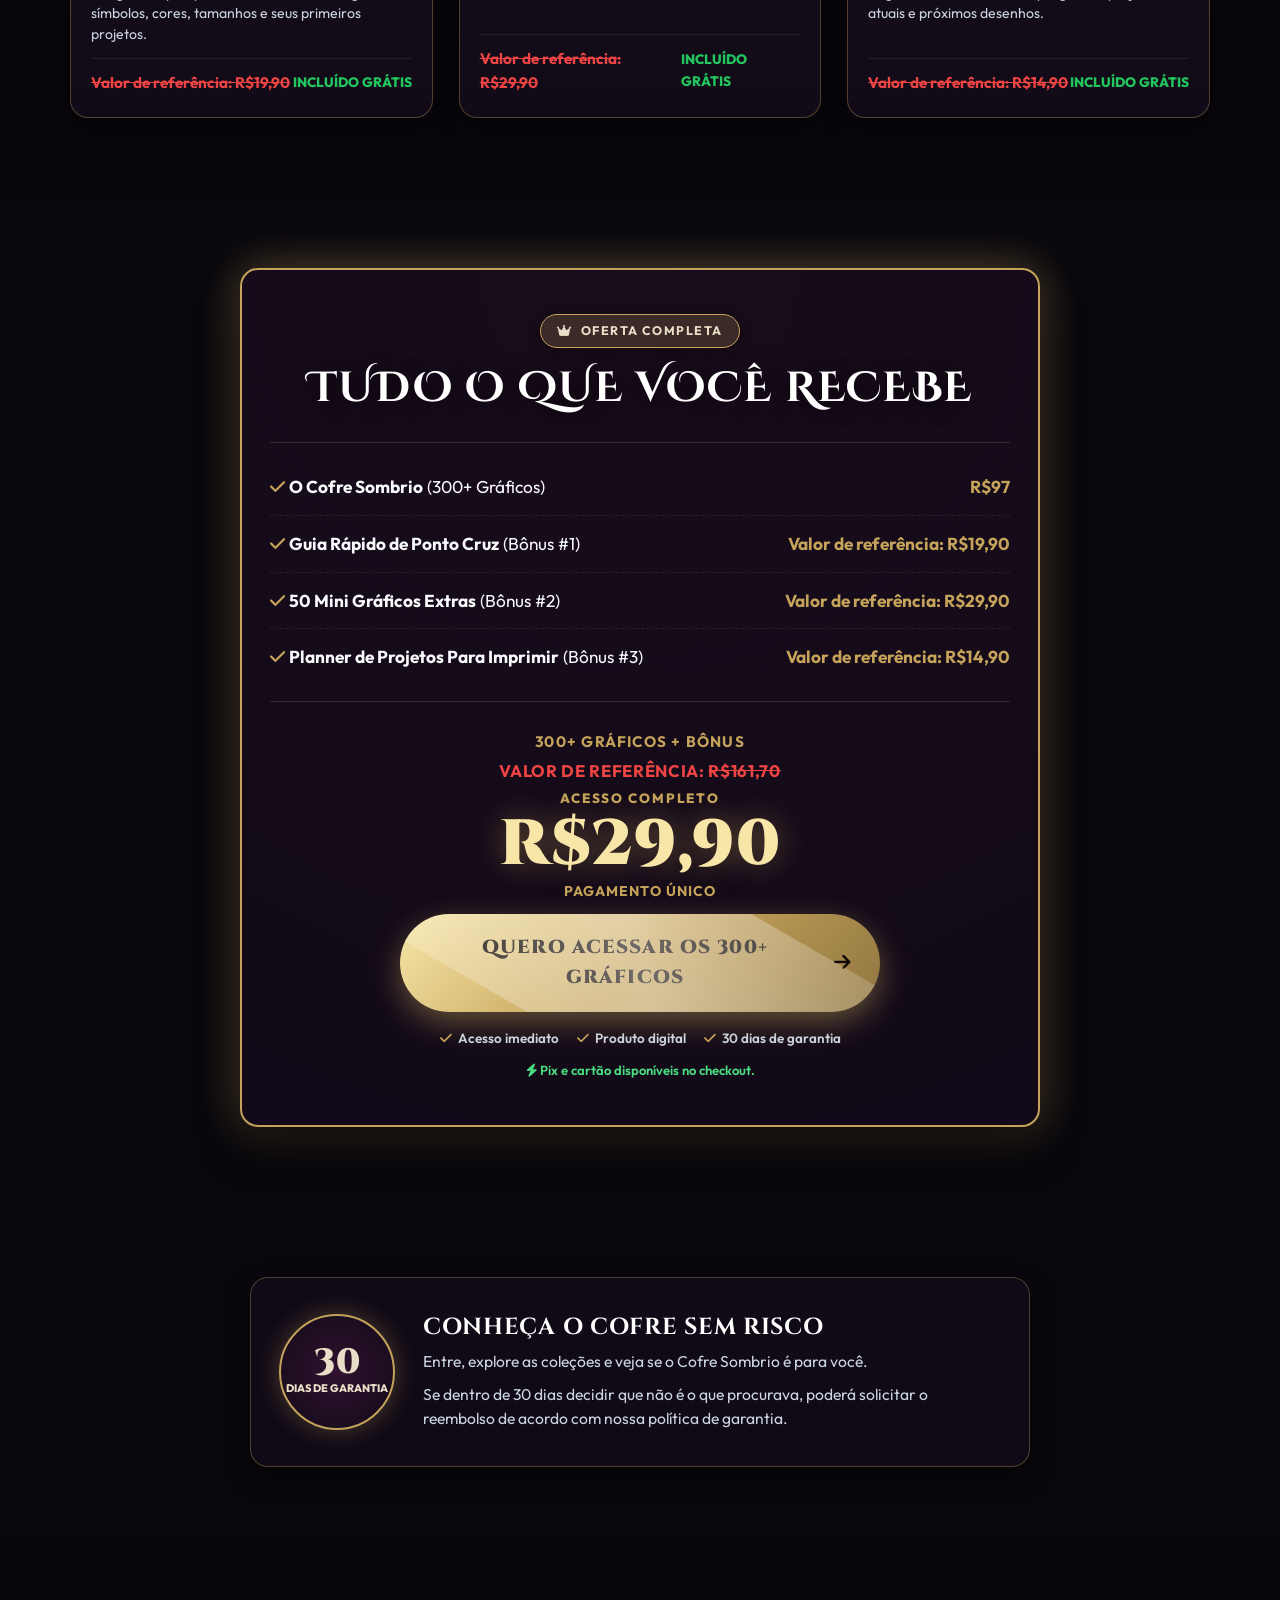
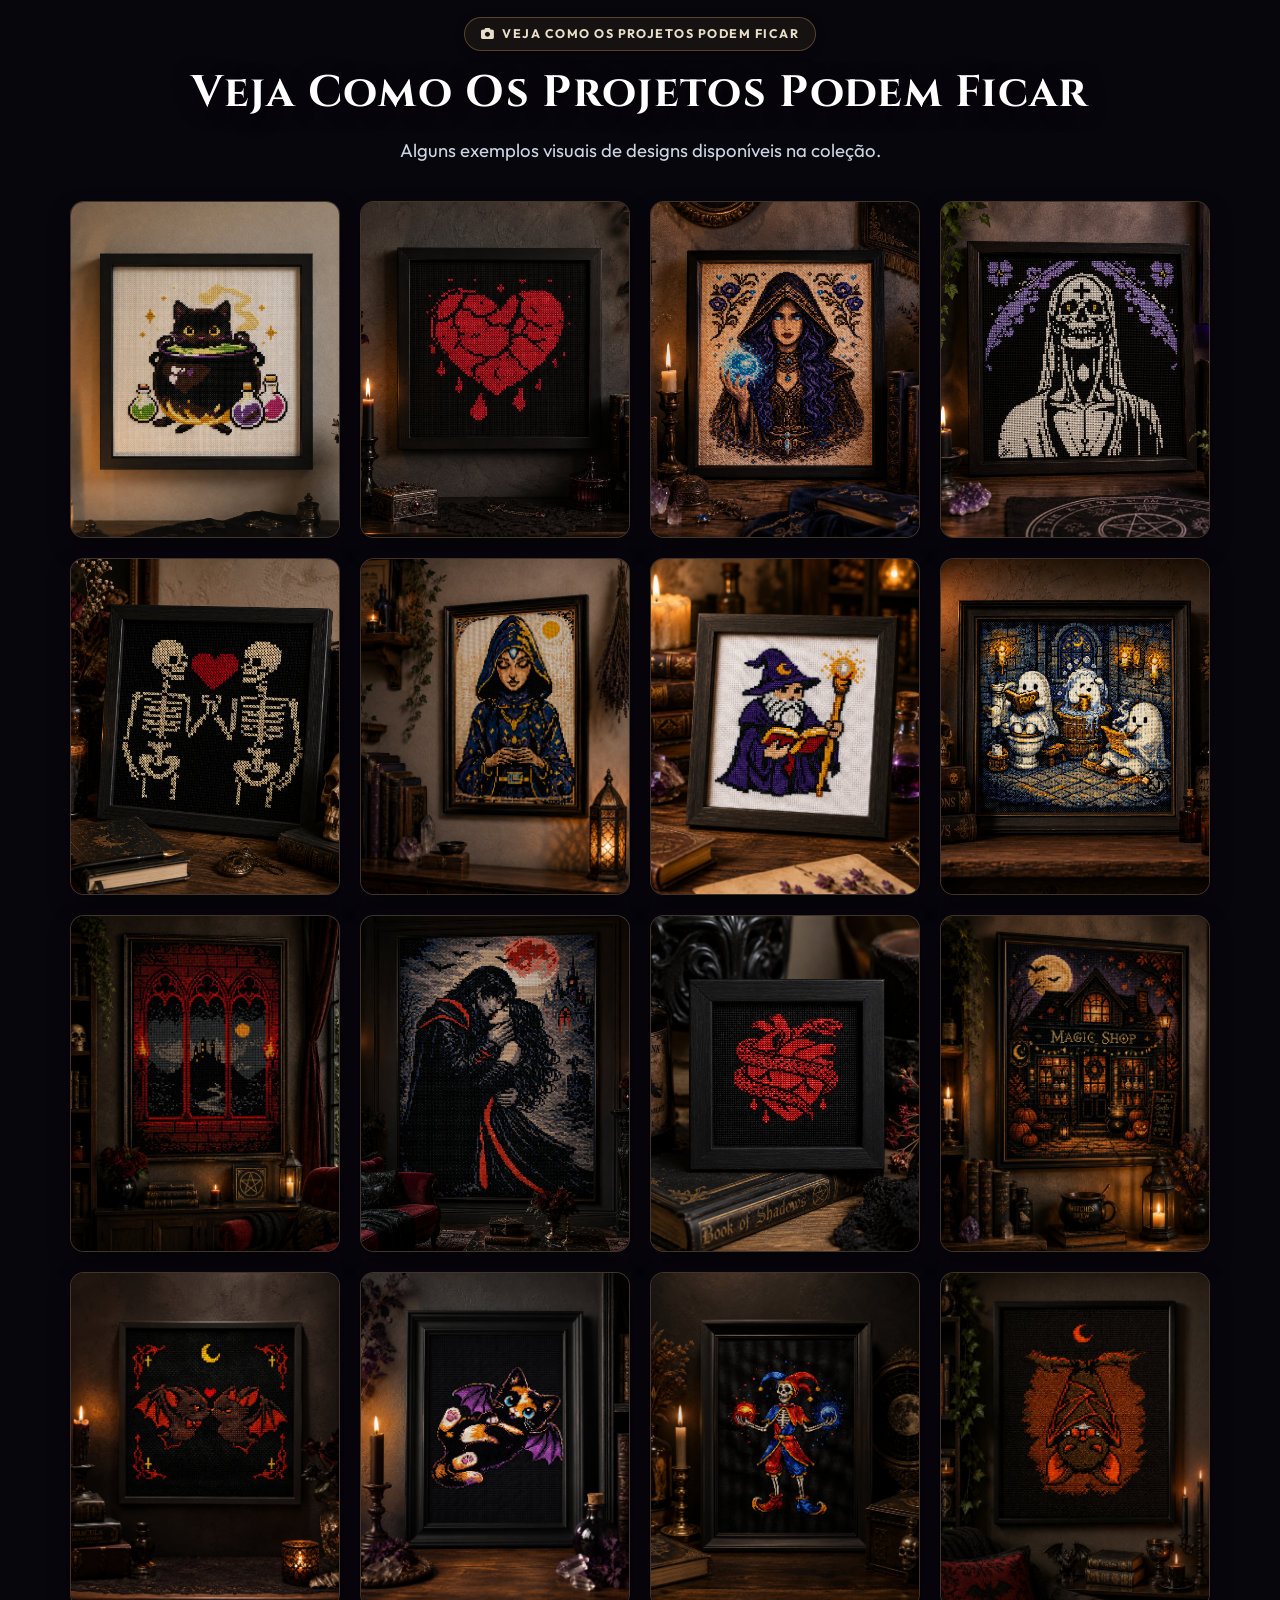
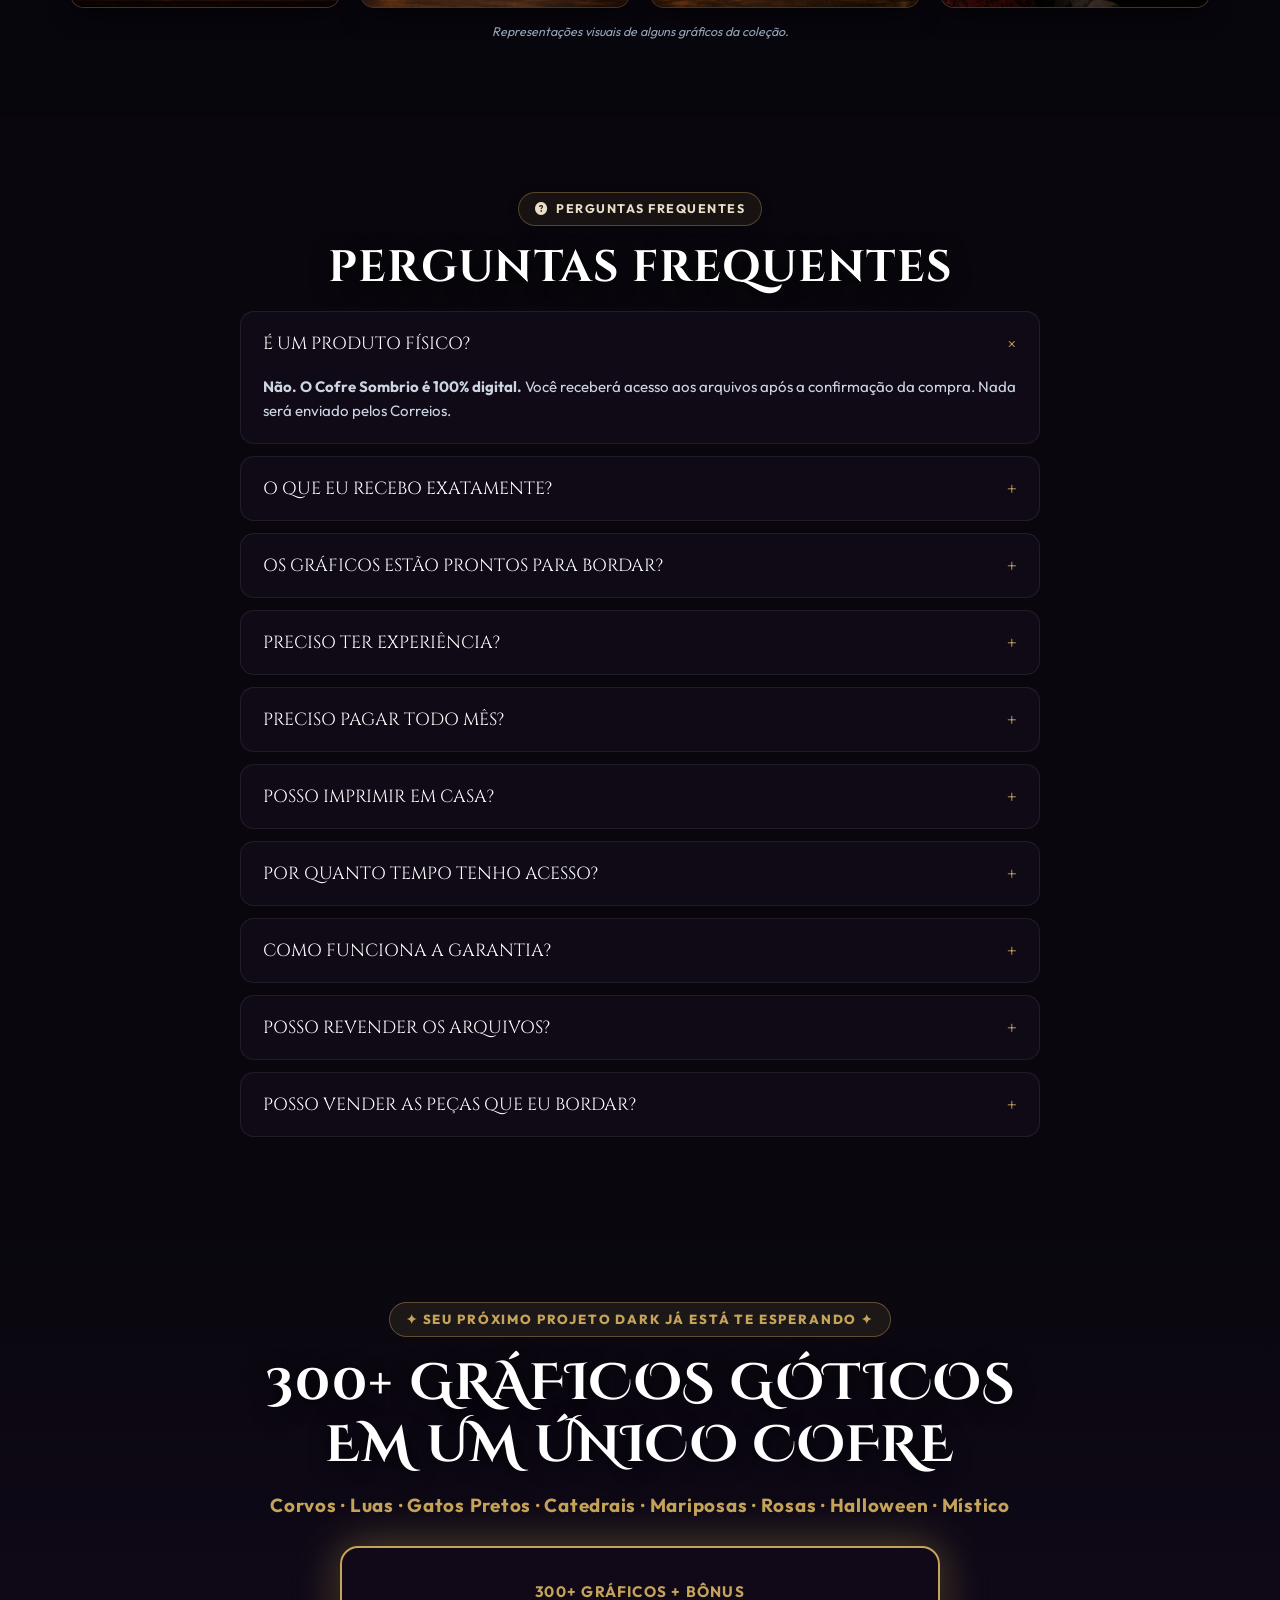
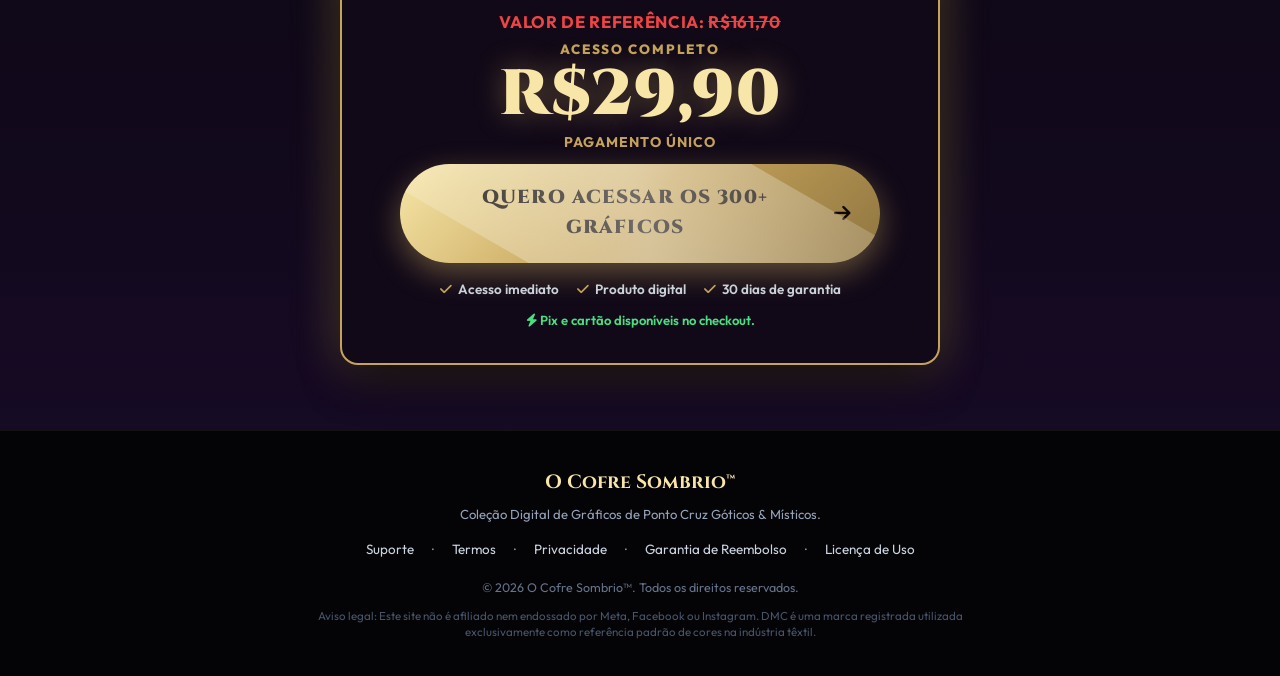
==== commit db191164: "refactor(pt-br): refina elementos de conversão para aumentar initiate checkout" ====
--- a/pt-br/index.html
+++ b/pt-br/index.html
@@ -76,7 +76,7 @@
       
       <!-- Eyebrow pequeno -->
       <div class="hero-eyebrow">
-        ✦ UMA COLEÇÃO PARA QUEM PREFERE O LADO SOMBRIO ✦
+        ✦ PARA QUEM PREFERE O LADO SOMBRIO ✦
       </div>
 
       <!-- Headline -->
@@ -86,12 +86,12 @@
 
       <!-- Headline principal de la oferta -->
       <h1 class="hero-offer-title">
-        <span class="text-gold-gradient">300+ GRÁFICOS GÓTICOS</span><br>PARA QUEM AMA O LADO DARK
+        <span class="text-gold-gradient">300+ GRÁFICOS GÓTICOS</span><br>& MÍSTICOS
       </h1>
 
       <!-- Subheadline -->
       <p class="hero-subheadline">
-        Gatos pretos. Luas. Corvos. Rosas escuras. Mariposas. Catedrais. Cogumelos. Velas e muito mais — tudo organizado em um único cofre digital.
+        Gatos pretos, luas, corvos, catedrais, mariposas, rosas escuras e muito mais em uma única coleção digital.
       </p>
 
       <!-- Imagen Mockup Hero Principal -->
@@ -101,37 +101,94 @@
 
       <!-- Pricing Card Hero (CTA 1) -->
       <div class="hero-action-card">
-        <div class="price-strike-row">
-          <span class="price-strike">VALOR DE REFERÊNCIA: <s>R$147</s></span>
-        </div>
-
         <div class="price-deal-huge">
           <span class="price-deal-prefix">ACESSO COMPLETO</span>
           <span class="price-deal-amount">R$29,90</span>
+          <span class="price-deal-sub" style="font-size: 0.88rem; color: var(--gold-antique); font-weight: 700; letter-spacing: 0.08em; text-transform: uppercase; margin-top: 4px; display: block;">PAGAMENTO ÚNICO</span>
         </div>
 
         <a href="#checkout-offer" class="btn-cta" id="heroCtaBtn">
-          <span>QUERO DESBLOQUEAR O COFRE</span>
+          <span>QUERO ACESSAR OS 300+ GRÁFICOS</span>
           <i class="fa-solid fa-arrow-right"></i>
         </a>
 
-        <div class="microcopy-line">
-          Pagamento único · Acesso imediato · Sem mensalidade
-        </div>
-
-        <div style="margin-top: 10px;">
-          <span class="digital-notice-pill">
-            <i class="fa-solid fa-gem"></i> Produto 100% digital. Nada será enviado pelos Correios.
-          </span>
+        <!-- Checklist de Confiança Abaixo do CTA -->
+        <div class="hero-trust-checklist">
+          <span><i class="fa-solid fa-check" style="color: var(--gold-antique);"></i> Produto digital</span>
+          <span><i class="fa-solid fa-check" style="color: var(--gold-antique);"></i> Acesso imediato</span>
+          <span><i class="fa-solid fa-check" style="color: var(--gold-antique);"></i> Pagamento único</span>
+          <span><i class="fa-solid fa-check" style="color: var(--gold-antique);"></i> 30 dias de garantia</span>
         </div>
         
-        <div style="margin-top: 6px; font-size: 0.8rem; color: #4ade80; font-weight: 600;">
+        <div style="margin-top: 10px; font-size: 0.82rem; color: #4ade80; font-weight: 600;">
           <i class="fa-solid fa-bolt"></i> Pix e cartão disponíveis no checkout.
         </div>
       </div>
 
     </div>
   </header>
+
+  <!-- ==========================================================================
+       1.5. MINI STACK / CONFIRMAÇÃO COMPACTA DA OFERTA
+       ========================================================================== -->
+  <section class="mini-stack-section" id="mini-stack">
+    <div class="container container-narrow">
+      <div class="mini-stack-card">
+        
+        <div class="mini-stack-header">
+          <div class="section-tag" style="margin-bottom: 6px;">
+            <i class="fa-solid fa-layer-group"></i> RESUMO DO PACOTE
+          </div>
+          <h2 class="mini-stack-title font-display">
+            VOCÊ RECEBE ACESSO A:
+          </h2>
+        </div>
+
+        <div class="mini-stack-grid">
+          <div class="mini-stack-item">
+            <i class="fa-solid fa-check mini-stack-check"></i>
+            <span>300+ gráficos de ponto cruz</span>
+          </div>
+          <div class="mini-stack-item">
+            <i class="fa-solid fa-check mini-stack-check"></i>
+            <span>8 coleções góticas e místicas</span>
+          </div>
+          <div class="mini-stack-item">
+            <i class="fa-solid fa-check mini-stack-check"></i>
+            <span>Projetos do simples ao detalhado</span>
+          </div>
+          <div class="mini-stack-item">
+            <i class="fa-solid fa-check mini-stack-check"></i>
+            <span>Guia Rápido incluído</span>
+          </div>
+          <div class="mini-stack-item">
+            <i class="fa-solid fa-check mini-stack-check"></i>
+            <span>Planner de Projetos incluído</span>
+          </div>
+          <div class="mini-stack-item">
+            <i class="fa-solid fa-check mini-stack-check"></i>
+            <span>Produto 100% digital</span>
+          </div>
+        </div>
+
+        <div class="mini-stack-pricing">
+          <span class="mini-stack-price-label">TUDO POR:</span>
+          <div class="mini-stack-price-amount">R$29,90</div>
+          <span class="mini-stack-price-type">PAGAMENTO ÚNICO</span>
+
+          <a href="#checkout-offer" class="btn-cta mini-stack-cta">
+            <span>QUERO ACESSAR AGORA</span>
+            <i class="fa-solid fa-arrow-right"></i>
+          </a>
+
+          <div class="mini-stack-microcopy">
+            Acesso digital · Sem mensalidade · 30 dias de garantia
+          </div>
+        </div>
+
+      </div>
+    </div>
+  </section>
 
   <!-- ==========================================================================
        2. GALERÍA PRINCIPAL — "VEJA O QUE TEM DENTRO ↓"
@@ -357,8 +414,8 @@
 
       <div style="text-align: center; margin-top: 16px;">
         <a href="#checkout-offer" class="btn-cta" style="margin: 0 auto; max-width: 380px;">
-          <span>QUERO ACESSAR A COLEÇÃO</span>
-          <i class="fa-solid fa-unlock"></i>
+          <span>QUERO ACESSAR OS 300+ GRÁFICOS</span>
+          <i class="fa-solid fa-arrow-right"></i>
         </a>
       </div>
 
@@ -677,21 +734,21 @@
         </h2>
 
         <p style="font-size: 0.95rem; color: var(--text-muted); margin-bottom: 16px;">
-          Imagine pagar apenas R$5 por gráfico:
+          Imagine pagar apenas R$5 por gráfico avulso:
         </p>
 
         <div class="comp-pills-row">
           <div class="comp-pill">
-            <div class="comp-pill-qty">1 gráfico</div>
-            <div class="comp-pill-price">≈ R$5</div>
+            <div class="comp-pill-qty">5 gráficos</div>
+            <div class="comp-pill-price">R$25</div>
           </div>
           <div class="comp-pill">
-            <div class="comp-pill-qty">5 gráficos</div>
-            <div class="comp-pill-price">≈ R$25</div>
+            <div class="comp-pill-qty">10 gráficos</div>
+            <div class="comp-pill-price">R$50</div>
           </div>
           <div class="comp-pill">
             <div class="comp-pill-qty">20 gráficos</div>
-            <div class="comp-pill-price">≈ R$100</div>
+            <div class="comp-pill-price">R$100</div>
           </div>
         </div>
 
@@ -699,12 +756,15 @@
           <h3 style="font-size: 1.4rem; color: #ffffff; margin-bottom: 2px; font-family: var(--font-serif);">
             O COFRE SOMBRIO
           </h3>
-          <div style="font-size: 1.15rem; color: var(--gold-antique); font-weight: 700; margin-bottom: 6px;">
-            300+ gráficos
+          <div style="font-size: 1.15rem; color: var(--gold-antique); font-weight: 700; margin-bottom: 6px; letter-spacing: 0.04em;">
+            300+ GRÁFICOS
           </div>
           <div style="font-size: clamp(2.8rem, 7vw, 4rem); font-weight: 900; color: #fff; line-height: 1; font-family: var(--font-serif);">
             R$29,90
           </div>
+          <div style="font-size: 0.88rem; color: var(--gold-antique); font-weight: 700; text-transform: uppercase; letter-spacing: 0.08em; margin-top: 6px;">
+            PAGAMENTO ÚNICO
+          </div>
         </div>
 
         <div style="font-family: var(--font-serif); font-size: clamp(1.02rem, 2.2vw, 1.25rem); color: var(--gold-light); font-weight: 700; margin-bottom: 12px;">
@@ -712,13 +772,13 @@
         </div>
 
         <p style="font-size: 0.76rem; color: var(--text-dim); margin-bottom: 20px; font-style: italic;">
-          *Comparação ilustrativa. Os preços de gráficos individuais variam conforme o vendedor.
+          Comparação ilustrativa. O preço de gráficos individuais pode variar.
         </p>
 
         <!-- CTA 2 (Mid-Page Compacto) -->
         <a href="#checkout-offer" class="btn-cta" style="margin: 0 auto; max-width: 460px; padding: 16px 24px; font-size: 1rem;">
-          <span>QUERO OS 300+ GRÁFICOS</span>
-          <i class="fa-solid fa-unlock"></i>
+          <span>QUERO ACESSAR OS 300+ GRÁFICOS</span>
+          <i class="fa-solid fa-arrow-right"></i>
         </a>
       </div>
 
@@ -835,26 +895,34 @@
           </div>
         </div>
 
-        <div class="text-center">
+        <div class="text-center" style="margin-top: 10px;">
+          <div style="font-size: 0.95rem; color: var(--gold-antique); font-weight: 700; letter-spacing: 0.08em; text-transform: uppercase; margin-bottom: 4px;">
+            300+ GRÁFICOS + BÔNUS
+          </div>
+
           <div style="font-size: 1.05rem; color: #ef4444; margin-bottom: 6px; font-weight: 700; letter-spacing: 0.04em;">
-            VALOR DE REFERÊNCIA DO PACOTE: <s>R$161,70</s>
+            VALOR DE REFERÊNCIA: <s>R$161,70</s>
           </div>
 
           <div class="price-deal-huge" style="margin-bottom: 14px;">
             <span class="price-deal-prefix">ACESSO COMPLETO</span>
             <span class="price-deal-amount">R$29,90</span>
+            <span class="price-deal-sub" style="font-size: 0.88rem; color: var(--gold-antique); font-weight: 700; letter-spacing: 0.08em; text-transform: uppercase; margin-top: 4px; display: block;">PAGAMENTO ÚNICO</span>
           </div>
 
           <a href="https://pay.cakto.com.br/e4th3s6_1070128" target="_blank" rel="noopener noreferrer" class="btn-cta" id="mainCheckoutBtn" style="margin: 0 auto;">
-            <span>QUERO DESBLOQUEAR O COFRE</span>
-            <i class="fa-solid fa-shield-halved"></i>
+            <span>QUERO ACESSAR OS 300+ GRÁFICOS</span>
+            <i class="fa-solid fa-arrow-right"></i>
           </a>
 
-          <div class="microcopy-line" style="margin-top: 16px;">
-            Pagamento único · Acesso imediato · Sem mensalidade
-          </div>
-
-          <div style="margin-top: 6px; font-size: 0.8rem; color: #4ade80; font-weight: 600;">
+          <!-- Checklist de Confiança -->
+          <div class="hero-trust-checklist" style="margin-top: 16px;">
+            <span><i class="fa-solid fa-check" style="color: var(--gold-antique);"></i> Acesso imediato</span>
+            <span><i class="fa-solid fa-check" style="color: var(--gold-antique);"></i> Produto digital</span>
+            <span><i class="fa-solid fa-check" style="color: var(--gold-antique);"></i> 30 dias de garantia</span>
+          </div>
+
+          <div style="margin-top: 10px; font-size: 0.82rem; color: #4ade80; font-weight: 600;">
             <i class="fa-solid fa-bolt"></i> Pix e cartão disponíveis no checkout.
           </div>
         </div>
@@ -1135,25 +1203,33 @@
       </p>
 
       <div class="hero-action-card" style="background: rgba(18, 10, 24, 0.98);">
-        <div class="price-strike-row">
-          <span class="price-strike">VALOR DE REFERÊNCIA: <s>R$147</s></span>
-        </div>
-
-        <div class="price-deal-huge">
+        <div style="font-size: 0.95rem; color: var(--gold-antique); font-weight: 700; letter-spacing: 0.08em; text-transform: uppercase; margin-bottom: 4px;">
+          300+ GRÁFICOS + BÔNUS
+        </div>
+
+        <div style="font-size: 1.05rem; color: #ef4444; margin-bottom: 6px; font-weight: 700; letter-spacing: 0.04em;">
+          VALOR DE REFERÊNCIA: <s>R$161,70</s>
+        </div>
+
+        <div class="price-deal-huge" style="margin-bottom: 14px;">
           <span class="price-deal-prefix">ACESSO COMPLETO</span>
           <span class="price-deal-amount">R$29,90</span>
+          <span class="price-deal-sub" style="font-size: 0.88rem; color: var(--gold-antique); font-weight: 700; letter-spacing: 0.08em; text-transform: uppercase; margin-top: 4px; display: block;">PAGAMENTO ÚNICO</span>
         </div>
 
         <a href="#checkout-offer" class="btn-cta" style="margin: 0 auto;">
-          <span>DESBLOQUEAR O COFRE AGORA</span>
-          <i class="fa-solid fa-unlock-keyhole"></i>
+          <span>QUERO ACESSAR OS 300+ GRÁFICOS</span>
+          <i class="fa-solid fa-arrow-right"></i>
         </a>
 
-        <div class="microcopy-line" style="margin-top: 16px;">
-          Download imediato · Pagamento único · Sem mensalidade · 30 dias de garantia
-        </div>
-
-        <div style="margin-top: 6px; font-size: 0.8rem; color: #4ade80; font-weight: 600;">
+        <!-- Checklist de Confiança -->
+        <div class="hero-trust-checklist" style="margin-top: 16px;">
+          <span><i class="fa-solid fa-check" style="color: var(--gold-antique);"></i> Acesso imediato</span>
+          <span><i class="fa-solid fa-check" style="color: var(--gold-antique);"></i> Produto digital</span>
+          <span><i class="fa-solid fa-check" style="color: var(--gold-antique);"></i> 30 dias de garantia</span>
+        </div>
+
+        <div style="margin-top: 10px; font-size: 0.82rem; color: #4ade80; font-weight: 600;">
           <i class="fa-solid fa-bolt"></i> Pix e cartão disponíveis no checkout.
         </div>
       </div>
@@ -1203,9 +1279,25 @@
               </div>
             </div>
 
-            <a href="#checkout-offer" class="btn-cta" style="padding: 12px 20px; font-size: 0.92rem;" onclick="document.getElementById('lightboxClose').click();">
-              <span>OBTER ESTE E 300+ GRÁFICOS</span>
-            </a>
+            <!-- Bloco Comercial de Conversão no Bottom Sheet -->
+            <div class="lightbox-offer-box">
+              <div class="lightbox-offer-title">ESTE GRÁFICO ESTÁ INCLUÍDO NO COFRE</div>
+              <div class="lightbox-offer-subtitle">+ 300 OUTROS GRÁFICOS GÓTICOS & MÍSTICOS</div>
+              
+              <div class="lightbox-offer-price-row">
+                <span class="lightbox-offer-label">ACESSO COMPLETO</span>
+                <span class="lightbox-offer-price">R$29,90</span>
+              </div>
+
+              <a href="#checkout-offer" class="btn-cta lightbox-offer-cta" onclick="document.getElementById('lightboxClose').click();">
+                <span>QUERO ACESSAR A COLEÇÃO COMPLETA</span>
+                <i class="fa-solid fa-arrow-right"></i>
+              </a>
+
+              <div class="lightbox-offer-microcopy">
+                Pagamento único · Produto digital
+              </div>
+            </div>
           </div>
         </div>
       </div>
@@ -1250,6 +1342,22 @@
     </div>
   </footer>
 
+  <!-- ==========================================================================
+       STICKY CTA BAR MOBILE (DISCRETO, LIMPO E COM R$29,90)
+       ========================================================================== -->
+  <aside class="mobile-sticky-cta-bar" id="mobileStickyCta" aria-label="Acesso rápido à oferta">
+    <div class="mobile-sticky-cta-inner">
+      <div class="mobile-sticky-cta-price-box">
+        <span class="mobile-sticky-cta-prefix">ACESSO COMPLETO</span>
+        <span class="mobile-sticky-cta-amount">R$29,90</span>
+      </div>
+      <a href="#checkout-offer" class="btn-cta mobile-sticky-cta-btn">
+        <span>QUERO OS 300+ GRÁFICOS</span>
+        <i class="fa-solid fa-arrow-right"></i>
+      </a>
+    </div>
+  </aside>
+
   <!-- Script Logic -->
   <script src="../app.js"></script>
 </body>
--- a/styles.css
+++ b/styles.css
@@ -3050,4 +3050,289 @@
   }
 }
 
-
+/* ==========================================================================
+   CONVERSION REFINEMENTS & REFINED SECTIONS (PT-BR)
+   ========================================================================== */
+
+/* Hero Trust Checklist */
+.hero-trust-checklist {
+  display: flex;
+  flex-wrap: wrap;
+  justify-content: center;
+  align-items: center;
+  gap: 12px 18px;
+  margin-top: 14px;
+  font-size: 0.84rem;
+  color: var(--text-muted);
+  font-weight: 600;
+}
+
+.hero-trust-checklist span {
+  display: inline-flex;
+  align-items: center;
+  gap: 6px;
+  white-space: nowrap;
+}
+
+/* 1.5 Mini Stack Section */
+.mini-stack-section {
+  padding: 32px 0 20px 0;
+}
+
+.mini-stack-card {
+  background: linear-gradient(180deg, rgba(24, 14, 38, 0.95) 0%, rgba(13, 8, 20, 0.98) 100%);
+  border: 1px solid rgba(197, 163, 90, 0.4);
+  border-radius: var(--radius-lg);
+  padding: 26px 24px;
+  box-shadow: var(--shadow-card), inset 0 0 15px rgba(197, 163, 90, 0.05);
+  text-align: center;
+  position: relative;
+  overflow: hidden;
+}
+
+.mini-stack-header {
+  margin-bottom: 20px;
+}
+
+.mini-stack-title {
+  font-size: clamp(1.35rem, 4vw, 1.85rem);
+  color: #ffffff;
+  margin-top: 4px;
+  letter-spacing: 0.02em;
+}
+
+.mini-stack-grid {
+  display: grid;
+  grid-template-columns: repeat(auto-fit, minmax(240px, 1fr));
+  gap: 10px 16px;
+  max-width: 600px;
+  margin: 0 auto 22px auto;
+  text-align: left;
+}
+
+.mini-stack-item {
+  display: flex;
+  align-items: center;
+  gap: 10px;
+  font-size: 0.92rem;
+  color: #f1f5f9;
+  font-weight: 500;
+  background: rgba(0, 0, 0, 0.35);
+  padding: 8px 12px;
+  border-radius: var(--radius-sm);
+  border: 1px solid rgba(255, 255, 255, 0.06);
+}
+
+.mini-stack-check {
+  color: var(--gold-antique);
+  font-size: 0.9rem;
+  flex-shrink: 0;
+}
+
+.mini-stack-pricing {
+  border-top: 1px solid rgba(197, 163, 90, 0.2);
+  padding-top: 18px;
+  max-width: 440px;
+  margin: 0 auto;
+}
+
+.mini-stack-price-label {
+  font-size: 0.78rem;
+  color: var(--text-dim);
+  font-weight: 800;
+  letter-spacing: 0.12em;
+  text-transform: uppercase;
+  display: block;
+  margin-bottom: 2px;
+}
+
+.mini-stack-price-amount {
+  font-family: var(--font-serif);
+  font-size: clamp(2.4rem, 8vw, 3.2rem);
+  font-weight: 900;
+  color: #ffffff;
+  line-height: 1;
+  text-shadow: 0 0 20px rgba(197, 163, 90, 0.25);
+}
+
+.mini-stack-price-type {
+  font-size: 0.82rem;
+  color: var(--gold-antique);
+  font-weight: 700;
+  letter-spacing: 0.08em;
+  text-transform: uppercase;
+  display: block;
+  margin: 4px 0 14px 0;
+}
+
+.mini-stack-cta {
+  max-width: 360px;
+  margin: 0 auto;
+  padding: 14px 22px;
+  font-size: 0.98rem;
+}
+
+.mini-stack-microcopy {
+  margin-top: 12px;
+  font-size: 0.78rem;
+  color: var(--text-dim);
+}
+
+/* Commercial Offer Box inside Bottom Sheet */
+.lightbox-offer-box {
+  background: rgba(0, 0, 0, 0.55);
+  border: 1px solid rgba(197, 163, 90, 0.35);
+  border-radius: var(--radius-sm);
+  padding: 16px 14px;
+  margin-top: 14px;
+  text-align: center;
+  width: 100%;
+  max-width: 340px;
+  margin-left: auto;
+  margin-right: auto;
+  box-sizing: border-box;
+}
+
+.lightbox-offer-title {
+  font-family: var(--font-serif);
+  font-size: 0.95rem;
+  font-weight: 700;
+  color: var(--gold-light);
+  letter-spacing: 0.03em;
+  margin-bottom: 2px;
+}
+
+.lightbox-offer-subtitle {
+  font-size: 0.74rem;
+  color: var(--text-muted);
+  font-weight: 700;
+  letter-spacing: 0.04em;
+  margin-bottom: 10px;
+}
+
+.lightbox-offer-price-row {
+  display: flex;
+  align-items: baseline;
+  justify-content: center;
+  gap: 8px;
+  margin-bottom: 10px;
+}
+
+.lightbox-offer-label {
+  font-size: 0.72rem;
+  color: var(--text-dim);
+  font-weight: 700;
+  letter-spacing: 0.06em;
+}
+
+.lightbox-offer-price {
+  font-family: var(--font-serif);
+  font-size: 1.5rem;
+  font-weight: 900;
+  color: #ffffff;
+}
+
+.lightbox-offer-cta {
+  width: 100%;
+  padding: 12px 16px !important;
+  font-size: 0.88rem !important;
+  margin: 0 auto !important;
+}
+
+.lightbox-offer-microcopy {
+  margin-top: 8px;
+  font-size: 0.72rem;
+  color: var(--text-dim);
+}
+
+/* Mobile Sticky CTA Bar */
+.mobile-sticky-cta-bar {
+  display: none;
+}
+
+@media (max-width: 768px) {
+  .mobile-sticky-cta-bar {
+    display: block;
+    position: fixed;
+    bottom: 0;
+    left: 0;
+    right: 0;
+    z-index: 4000; /* Stays below Bottom Sheet z-index 5000 */
+    background: rgba(14, 8, 22, 0.95);
+    backdrop-filter: blur(12px);
+    -webkit-backdrop-filter: blur(12px);
+    border-top: 1px solid rgba(197, 163, 90, 0.4);
+    box-shadow: 0 -4px 20px rgba(0, 0, 0, 0.8);
+    padding: 10px 14px calc(10px + env(safe-area-inset-bottom, 0px)) 14px;
+    transform: translateY(100%);
+    opacity: 0;
+    pointer-events: none;
+    transition: transform 0.3s ease, opacity 0.3s ease;
+  }
+
+  .mobile-sticky-cta-bar.is-visible {
+    transform: translateY(0);
+    opacity: 1;
+    pointer-events: auto;
+  }
+
+  /* When bottom sheet modal is open, ensure sticky bar is pushed away or invisible */
+  body.has-modal-open .mobile-sticky-cta-bar {
+    opacity: 0 !important;
+    pointer-events: none !important;
+    transform: translateY(100%) !important;
+  }
+
+  .mobile-sticky-cta-inner {
+    display: flex;
+    align-items: center;
+    justify-content: space-between;
+    gap: 12px;
+    max-width: 440px;
+    margin: 0 auto;
+  }
+
+  .mobile-sticky-cta-price-box {
+    display: flex;
+    flex-direction: column;
+    text-align: left;
+    flex-shrink: 0;
+  }
+
+  .mobile-sticky-cta-prefix {
+    font-size: 0.65rem;
+    font-weight: 700;
+    color: var(--text-dim);
+    letter-spacing: 0.08em;
+    text-transform: uppercase;
+  }
+
+  .mobile-sticky-cta-amount {
+    font-family: var(--font-serif);
+    font-size: 1.4rem;
+    font-weight: 900;
+    color: #ffffff;
+    line-height: 1.1;
+  }
+
+  .mobile-sticky-cta-btn {
+    flex: 1;
+    min-width: 0;
+    padding: 12px 14px;
+    font-size: 0.88rem;
+    white-space: nowrap;
+    display: inline-flex;
+    align-items: center;
+    justify-content: center;
+    gap: 6px;
+  }
+
+  /* Refine Hero Mockup Height on Mobile */
+  .hero-main-img {
+    max-height: 38vh;
+    object-fit: contain;
+  }
+}
+
+
+
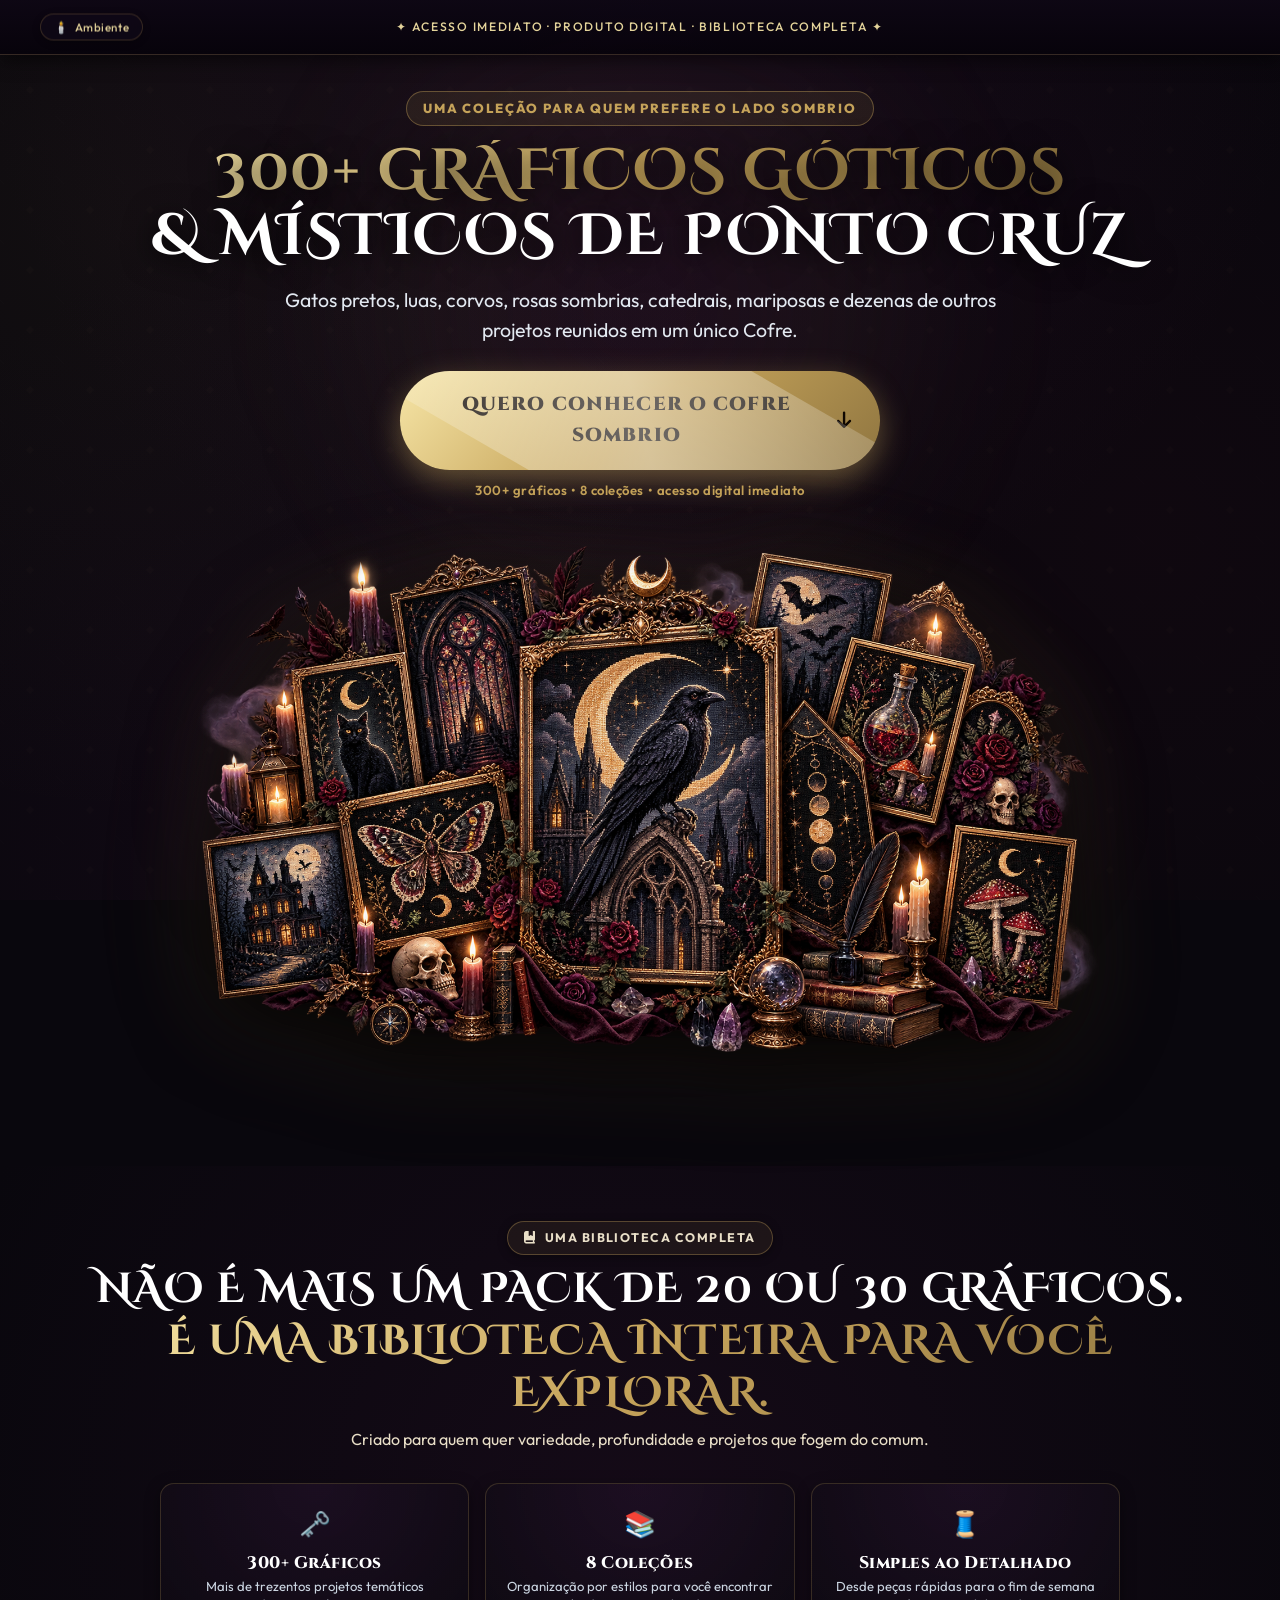
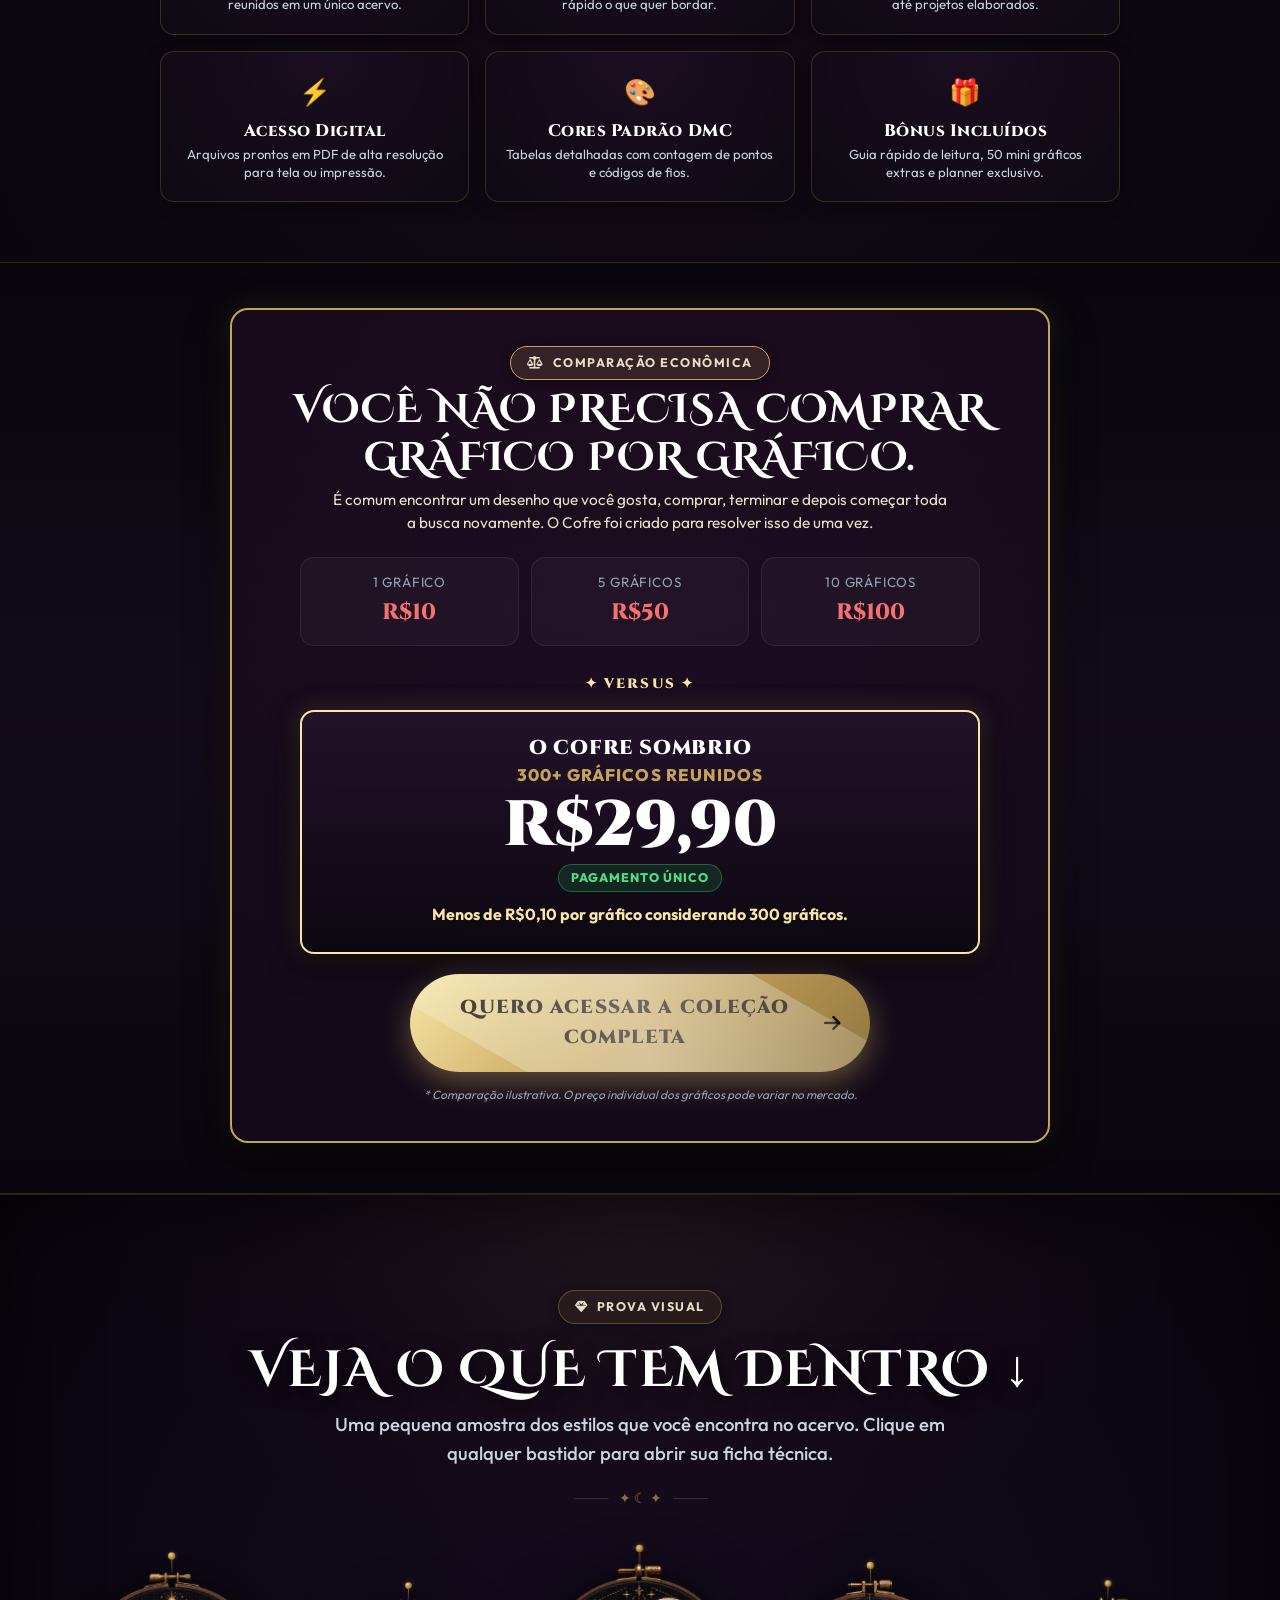
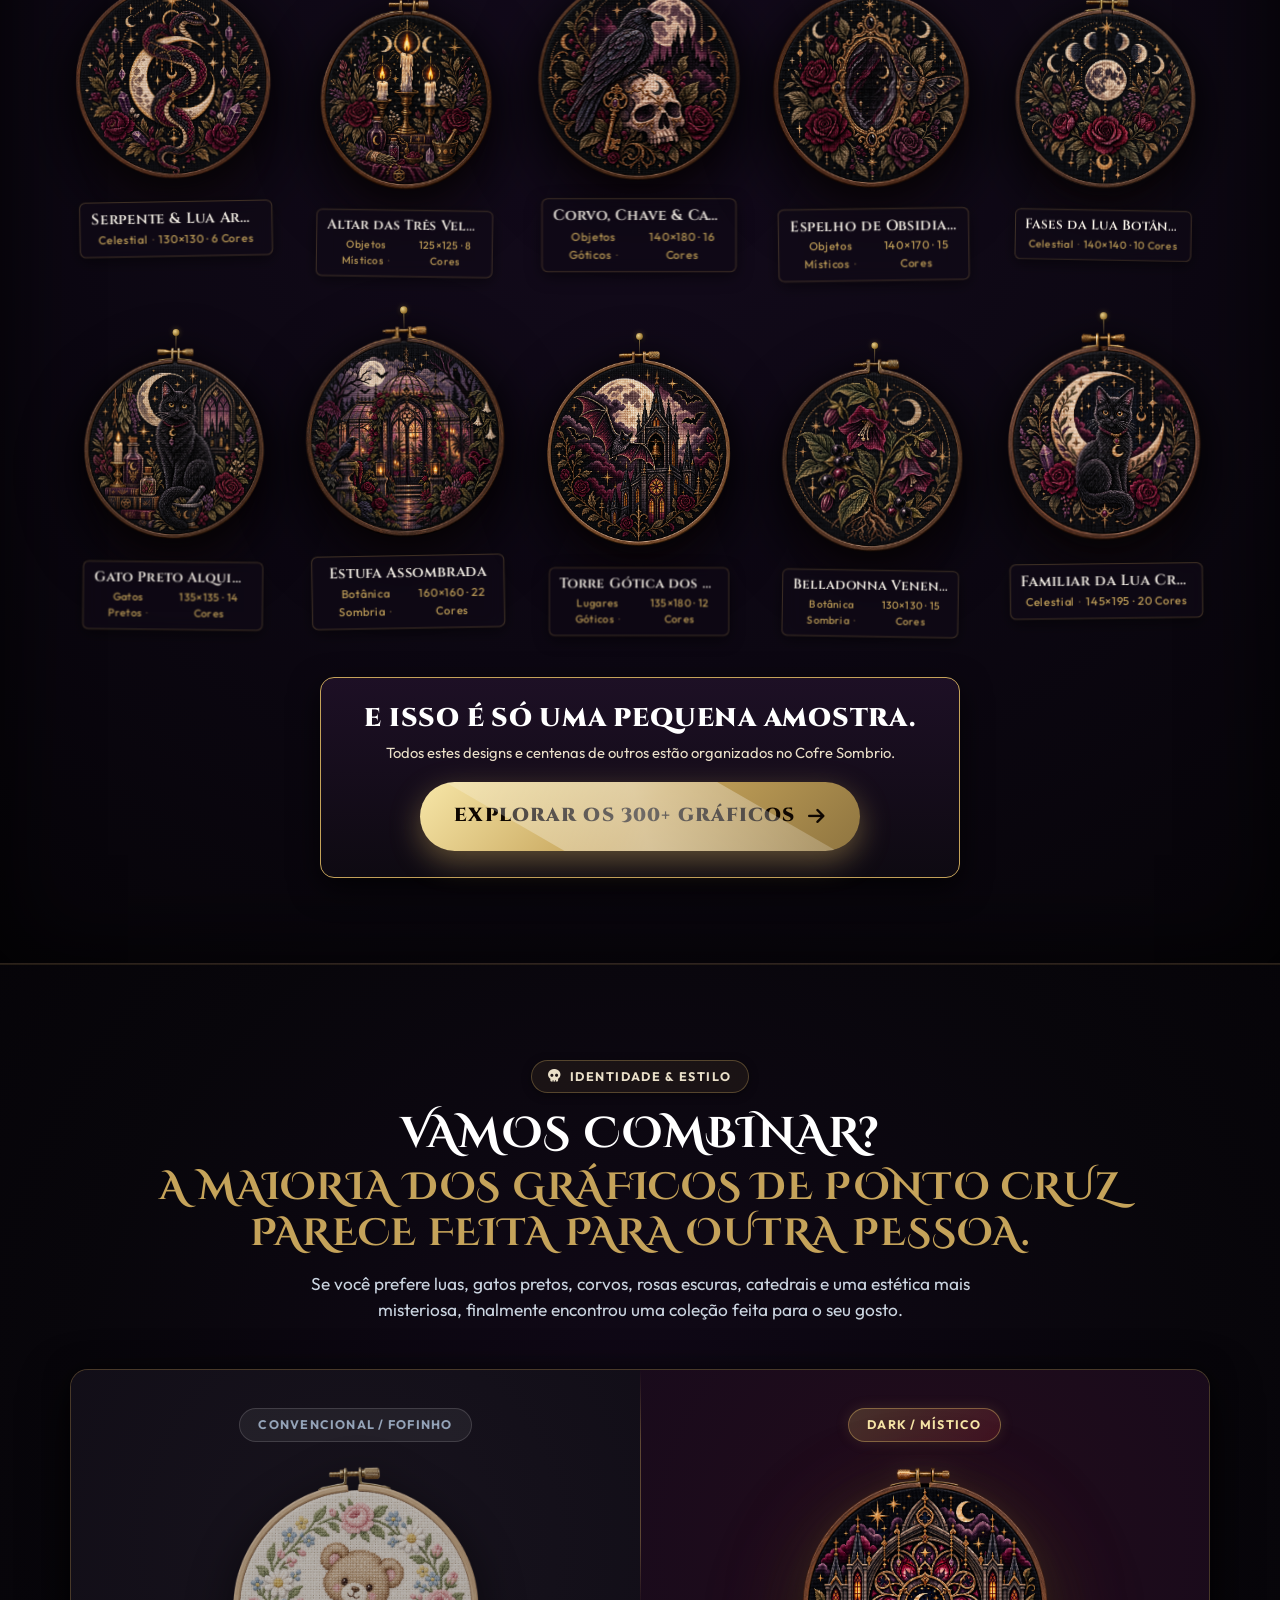
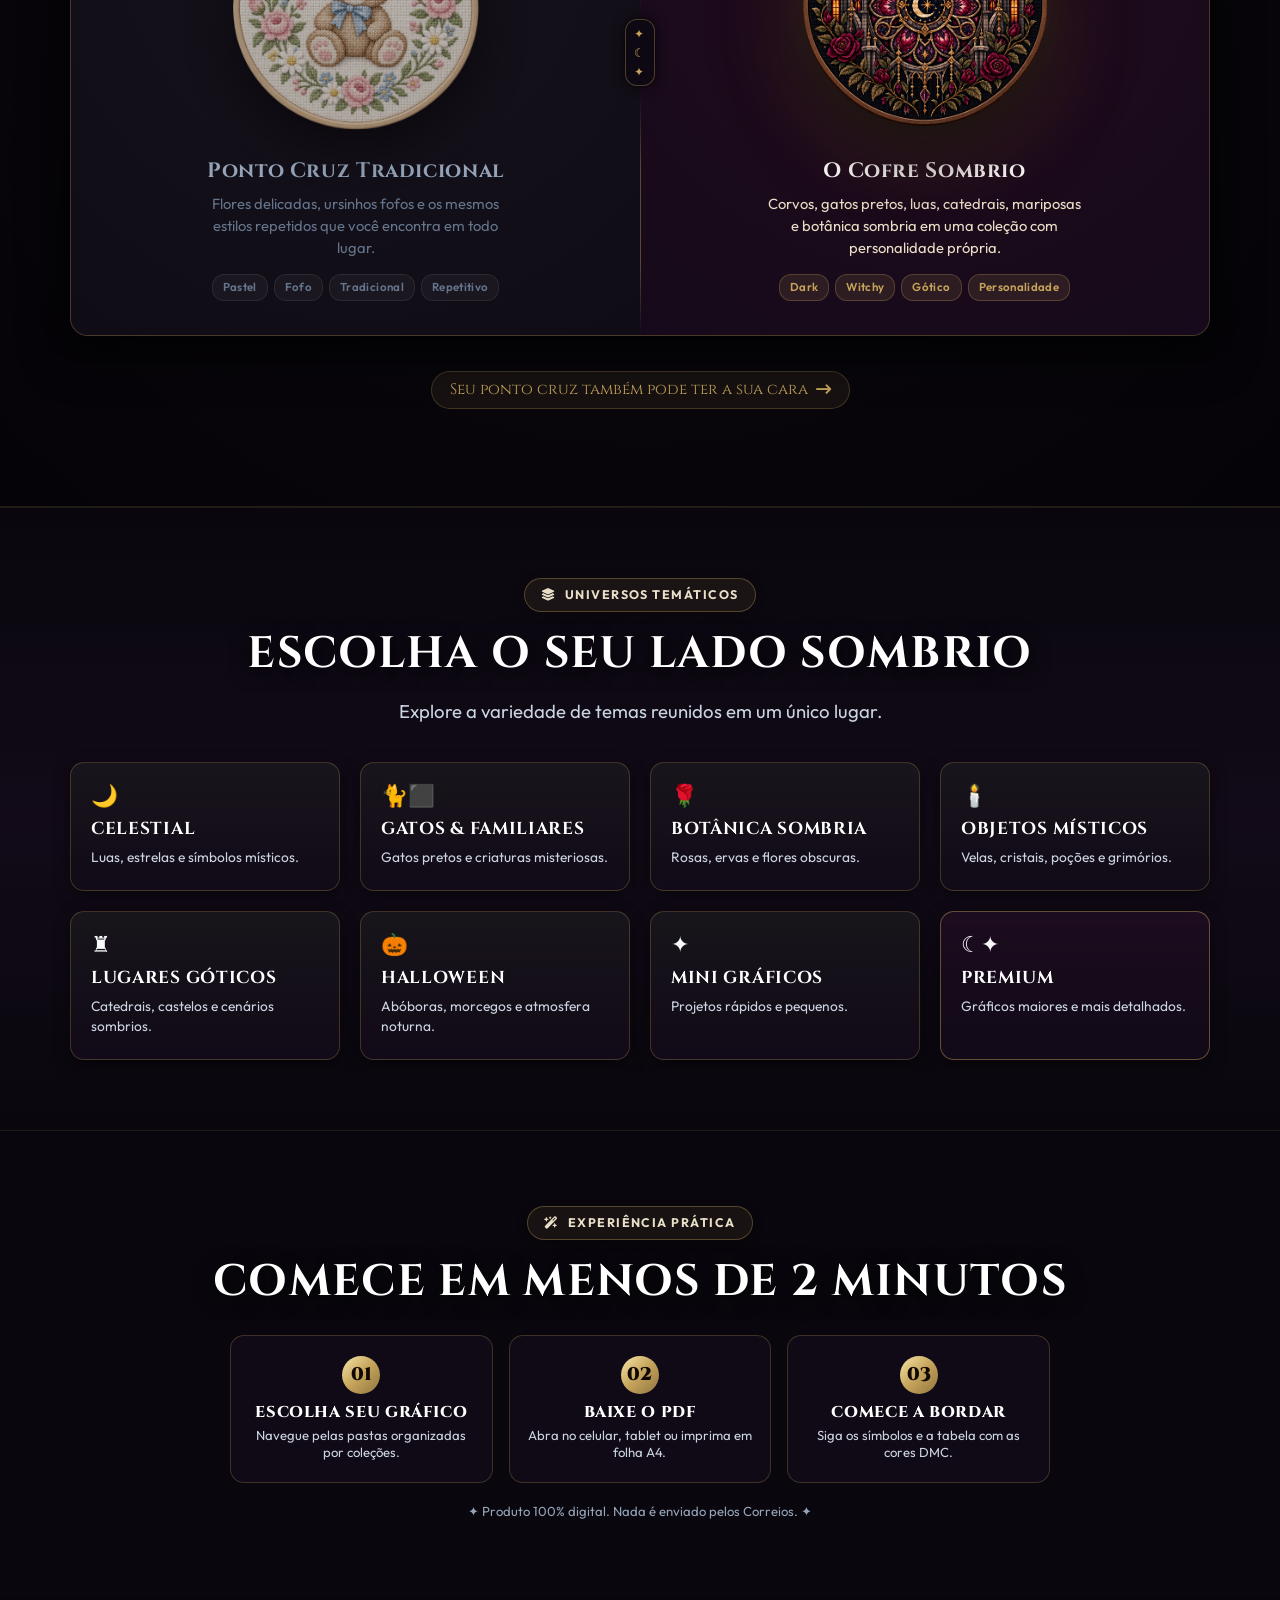
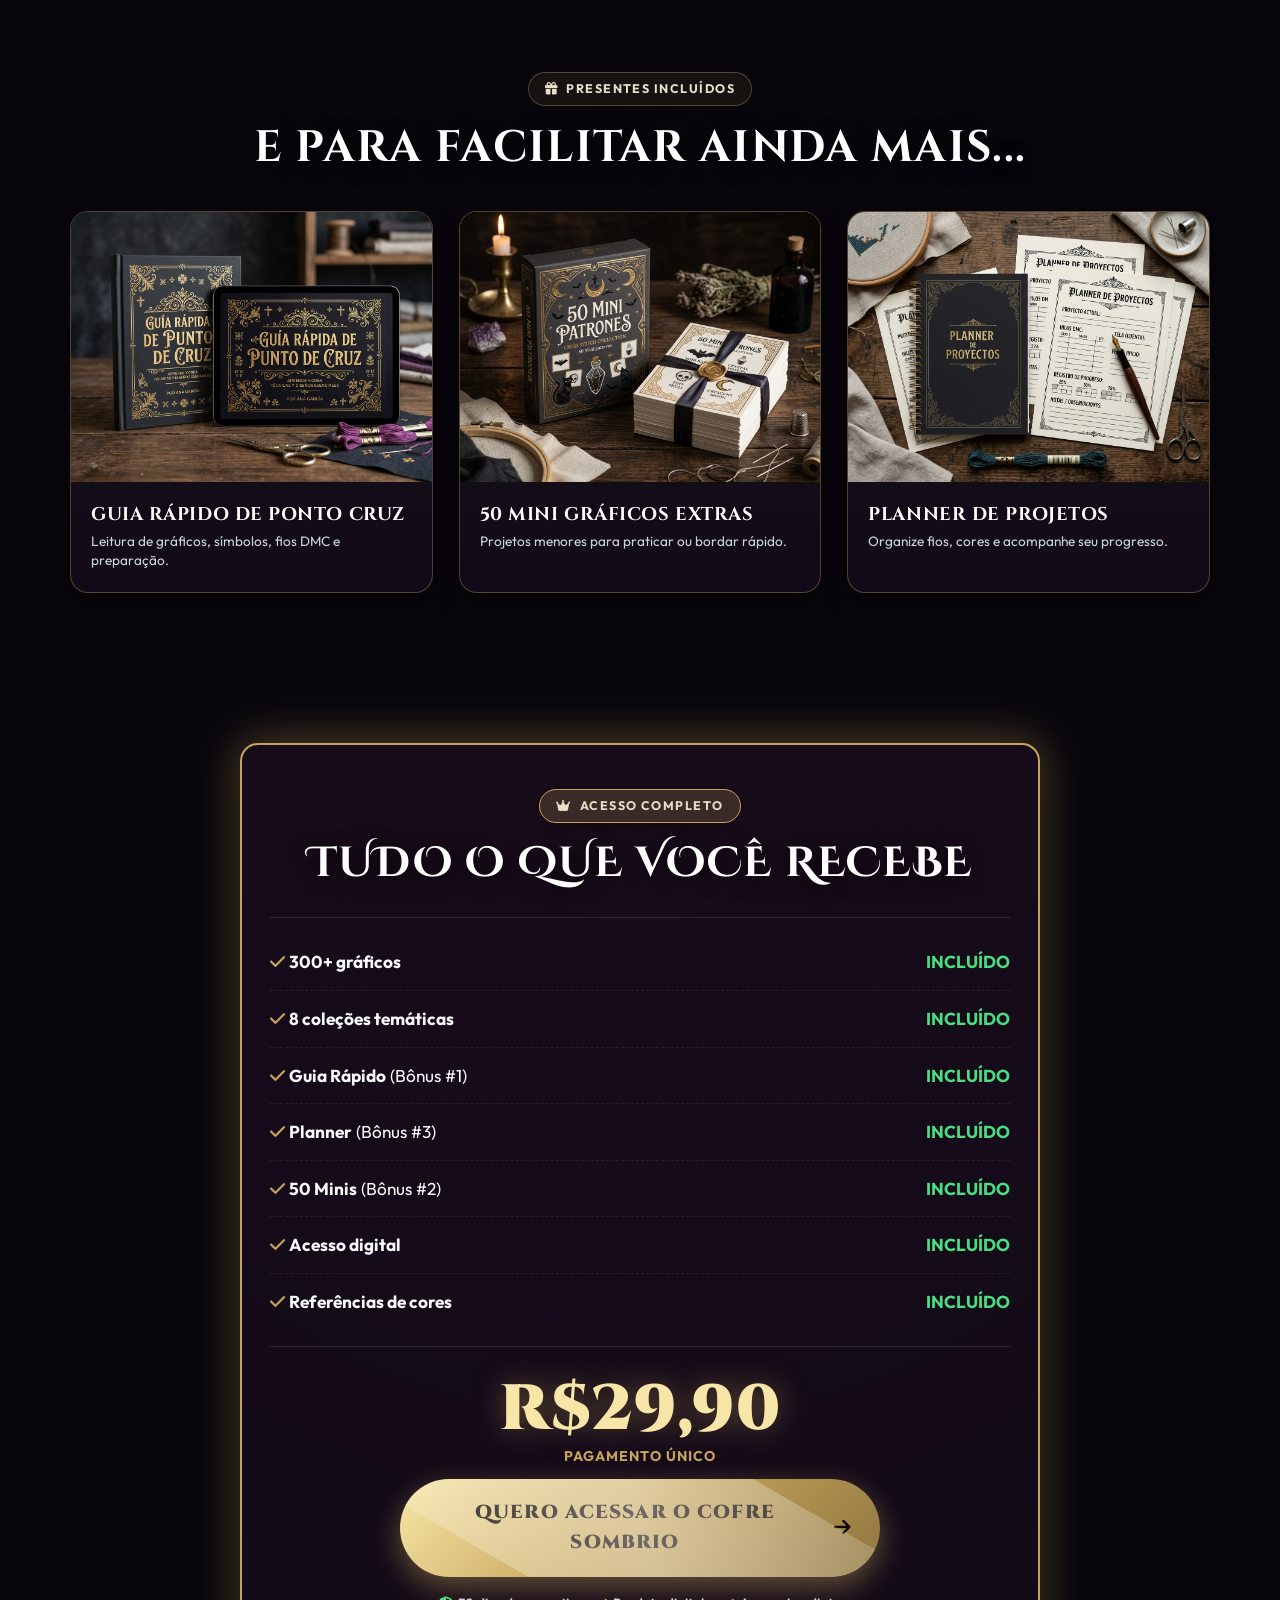
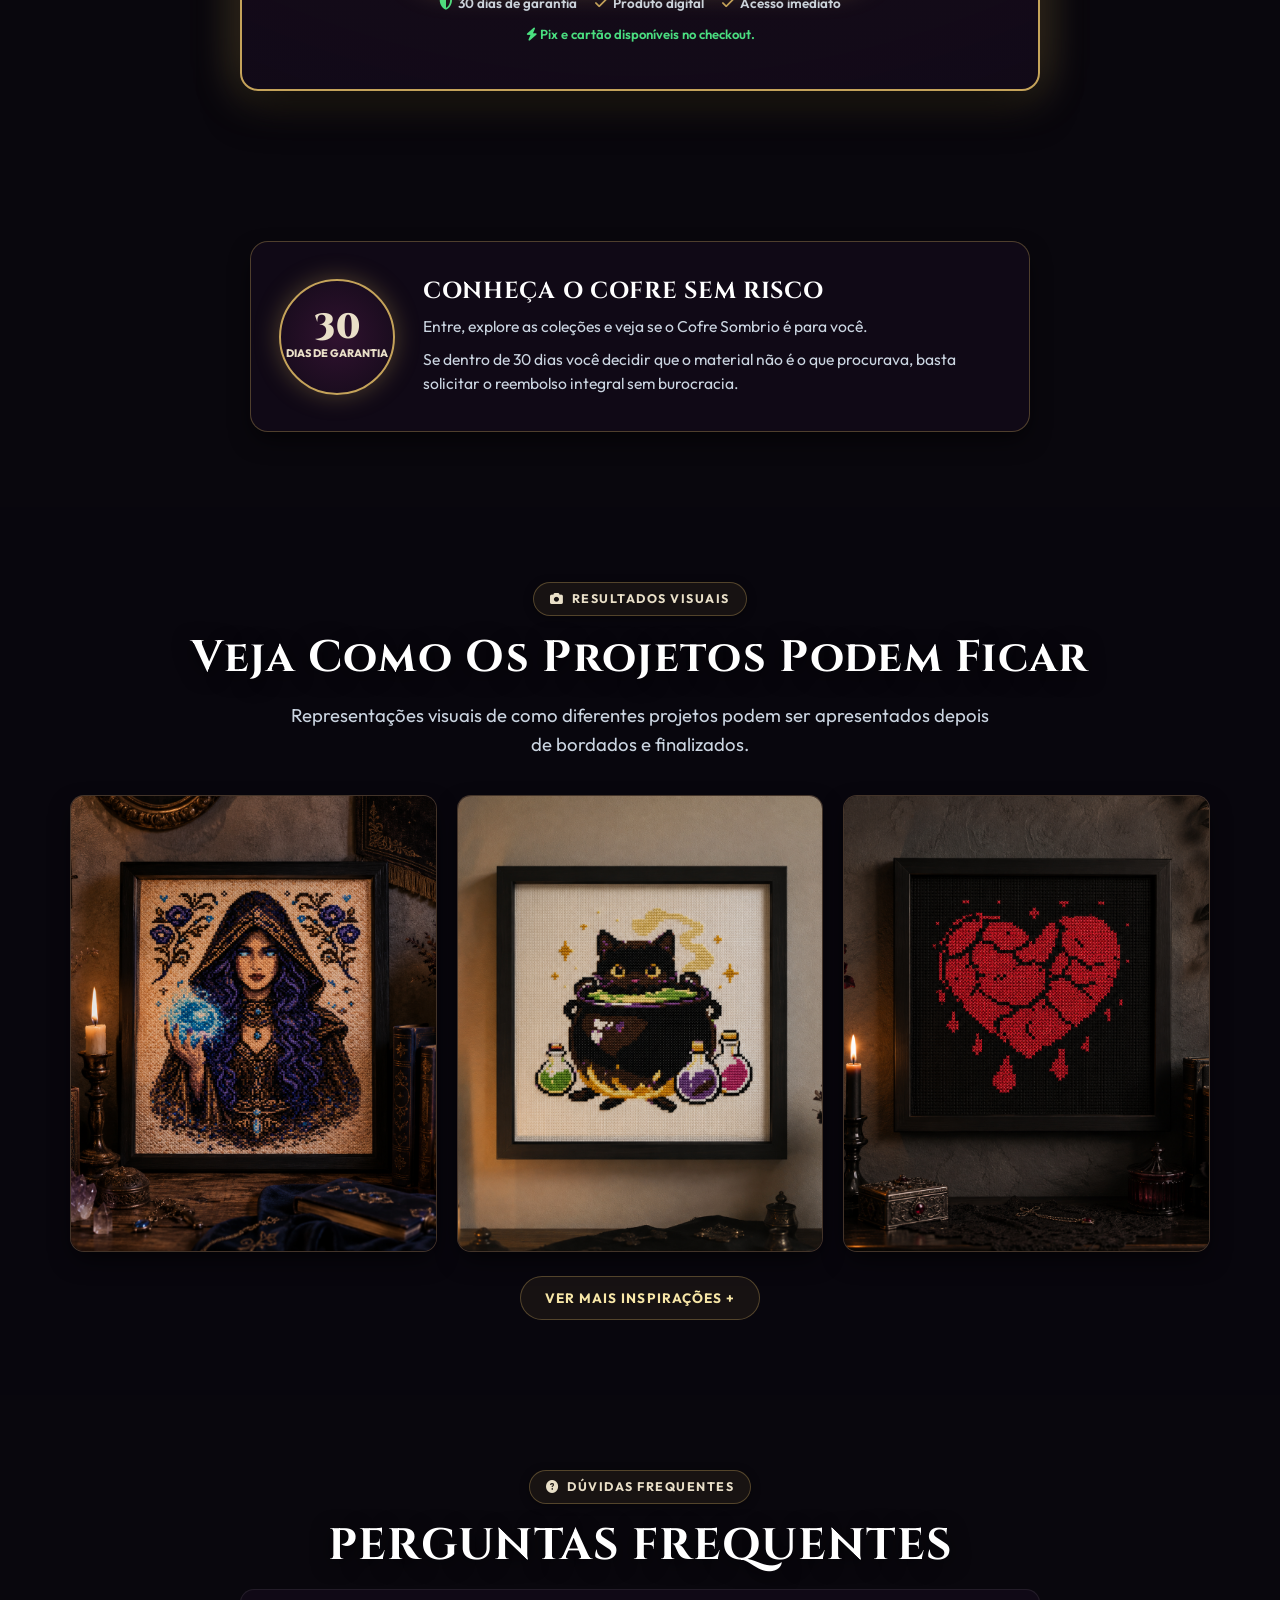
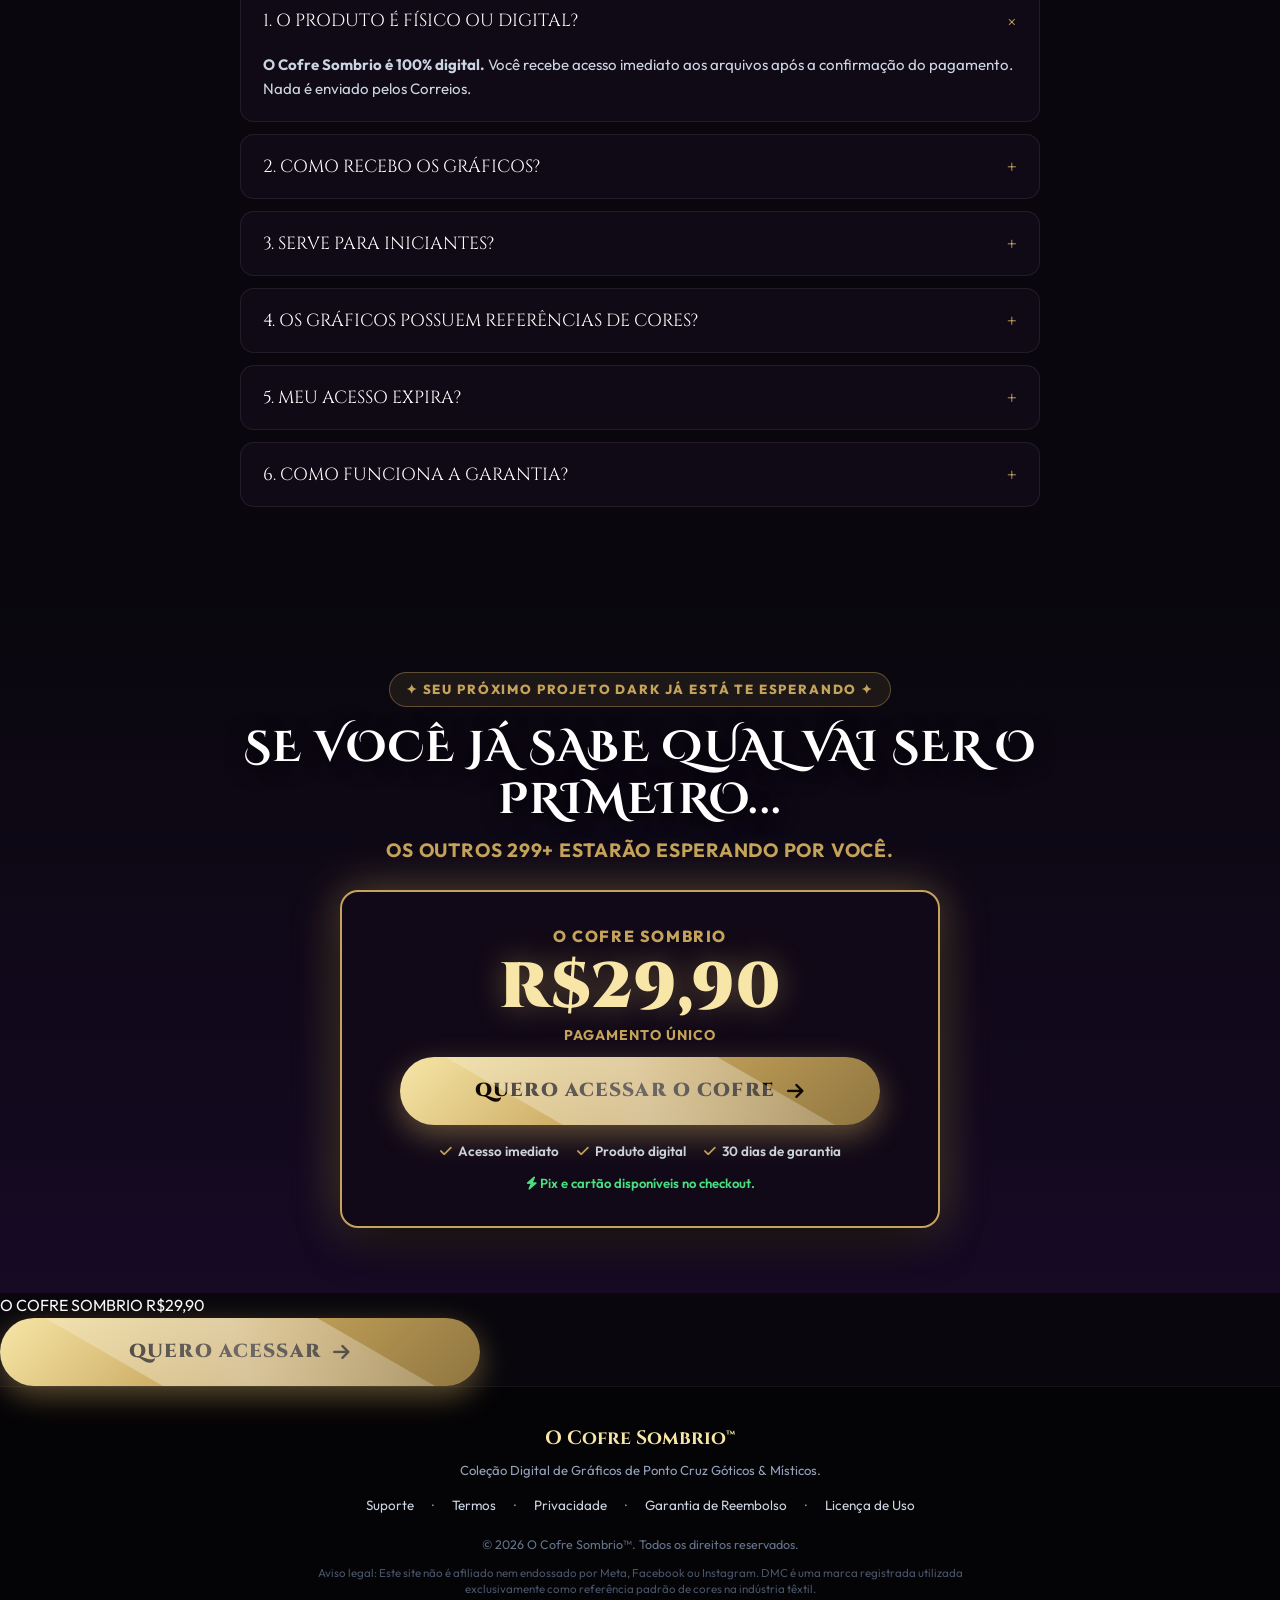
==== commit 078c26d2: "feat(pt-br): reestrutura funil com novo upsell Do Bastidor ao Quadro e otimiza LP para alto valor pe" ====
--- a/pt-br/index.html
+++ b/pt-br/index.html
@@ -4,7 +4,7 @@
   <meta charset="UTF-8">
   <meta name="viewport" content="width=device-width, initial-scale=1.0">
   <title>O Cofre Sombrio™ — 300+ Gráficos Góticos de Ponto Cruz</title>
-  <meta name="description" content="O Ponto Cruz Não Precisa Ser Fofo. 300+ gráficos góticos, místicos e dark de ponto cruz em um único cofre digital.">
+  <meta name="description" content="Uma biblioteca inteira para quem prefere o lado sombrio. 300+ gráficos góticos & místicos de ponto cruz em um único cofre digital.">
   
   <!-- Favicon -->
   <link rel="icon" href="data:image/svg+xml,<svg xmlns='http://www.w3.org/2000/svg' viewBox='0 0 100 100'><text y='.9em' font-size='90'>🌙</text></svg>">
@@ -12,7 +12,7 @@
   <!-- Google Fonts Preconnect & Styles -->
   <link rel="preconnect" href="https://fonts.googleapis.com">
   <link rel="preconnect" href="https://fonts.gstatic.com" crossorigin>
-  <link href="https://fonts.googleapis.com/css2?family=Cinzel+Decorative:wght@700;900&family=Cinzel:wght@600;700;800;900&family=Cormorant+Garamond:ital,wght@0,600;1,400;1,600&family=Outfit:wght@400;500;600;700;800&display=swap" rel="stylesheet">
+  <link href="https://fonts.googleapis.com/css2?family=Cinzel+Decorative:wght@700;900&family=Cinzel:wght@600;700;800;900&family=Cormorant+Garamond:ital,wght@0,600;1,400;1,600&family=Outfit:wght@400;500;600;700;800;900&display=swap" rel="stylesheet">
   
   <!-- FontAwesome Icons -->
   <link rel="stylesheet" href="https://cdnjs.cloudflare.com/ajax/libs/font-awesome/6.4.0/css/all.min.css">
@@ -47,12 +47,12 @@
 <body>
 
   <!-- ==========================================================================
-       BARRA SUPERIOR DE ANÚNCIO (REFINADA E INSTITUCIONAL)
+       BARRA SUPERIOR DE ANÚNCIO (INSTITUCIONAL & ELEGANTE)
        ========================================================================== -->
   <aside class="top-bar top-bar-refined" aria-label="Aviso de oferta digital">
     <div class="top-bar-container">
       
-      <!-- CONTROLE AMBIENTE (Alinhado à esquerda no desktop) -->
+      <!-- CONTROLE AMBIENTE -->
       <div class="top-bar-controls-row">
         <button id="ambientSoundBtn" class="top-bar-ambient-btn" type="button" aria-label="Ativar som ambiente">
           🕯️ <span>Ambiente</span>
@@ -61,161 +61,214 @@
 
       <!-- FRASE INSTITUCIONAL CENTRALIZADA -->
       <div class="top-bar-announcement-row">
-        <span class="announcement-text">✦ ACESSO IMEDIATO · PRODUTO DIGITAL · PAGAMENTO ÚNICO ✦</span>
+        <span class="announcement-text">✦ ACESSO IMEDIATO · PRODUTO DIGITAL · BIBLIOTECA COMPLETA ✦</span>
       </div>
 
     </div>
   </aside>
 
   <!-- ==========================================================================
-       1. HERO SECTION
+       1. HERO PREMIUM (SEM PREÇO — FOCO EM DESEJO E PERCEPÇÃO DE VALOR)
        ========================================================================== -->
   <header class="hero-section" id="hero">
     <div class="hero-glow" aria-hidden="true"></div>
     <div class="container hero-content">
       
-      <!-- Eyebrow pequeno -->
+      <!-- Eyebrow -->
       <div class="hero-eyebrow">
-        ✦ PARA QUEM PREFERE O LADO SOMBRIO ✦
-      </div>
-
-      <!-- Headline -->
-      <div class="hero-headline-sub">
-        O PONTO CRUZ NÃO PRECISA SER FOFO.
-      </div>
-
-      <!-- Headline principal de la oferta -->
-      <h1 class="hero-offer-title">
-        <span class="text-gold-gradient">300+ GRÁFICOS GÓTICOS</span><br>& MÍSTICOS
+        UMA COLEÇÃO PARA QUEM PREFERE O LADO SOMBRIO
+      </div>
+
+      <!-- Headline Principal -->
+      <h1 class="hero-offer-title" style="margin-bottom: 16px;">
+        <span class="text-gold-gradient">300+ GRÁFICOS GÓTICOS</span><br>& MÍSTICOS DE PONTO CRUZ
       </h1>
 
       <!-- Subheadline -->
-      <p class="hero-subheadline">
-        Gatos pretos, luas, corvos, catedrais, mariposas, rosas escuras e muito mais em uma única coleção digital.
+      <p class="hero-subheadline" style="max-width: 760px; margin-bottom: 26px;">
+        Gatos pretos, luas, corvos, rosas sombrias, catedrais, mariposas e dezenas de outros projetos reunidos em um único Cofre.
       </p>
 
-      <!-- Imagen Mockup Hero Principal -->
+      <!-- CTA Principal do Hero & Microcopy (Sem Preço) -->
+      <div class="hero-clean-cta-wrap">
+        <a href="#o-que-e" class="btn-cta" id="heroCtaBtn" style="margin: 0 auto;">
+          <span>QUERO CONHECER O COFRE SOMBRIO</span>
+          <i class="fa-solid fa-arrow-down"></i>
+        </a>
+
+        <div class="hero-microcopy">
+          300+ gráficos • 8 coleções • acesso digital imediato
+        </div>
+      </div>
+
+      <!-- Mockup Principal Grande e Elegante -->
       <div class="hero-image-wrapper">
-        <img src="../imgs/imgHero.png" alt="Coleção de Gráficos Góticos de Ponto Cruz — O Cofre Sombrio" class="hero-main-img" loading="eager">
-      </div>
-
-      <!-- Pricing Card Hero (CTA 1) -->
-      <div class="hero-action-card">
-        <div class="price-deal-huge">
-          <span class="price-deal-prefix">ACESSO COMPLETO</span>
-          <span class="price-deal-amount">R$29,90</span>
-          <span class="price-deal-sub" style="font-size: 0.88rem; color: var(--gold-antique); font-weight: 700; letter-spacing: 0.08em; text-transform: uppercase; margin-top: 4px; display: block;">PAGAMENTO ÚNICO</span>
-        </div>
-
-        <a href="#checkout-offer" class="btn-cta" id="heroCtaBtn">
-          <span>QUERO ACESSAR OS 300+ GRÁFICOS</span>
+        <img src="../imgs/imgHero.png" alt="O Cofre Sombrio — 300+ Gráficos Góticos de Ponto Cruz" class="hero-main-img" loading="eager">
+      </div>
+
+    </div>
+  </header>
+
+  <!-- ==========================================================================
+       2. O QUE É O COFRE — VALOR E ABUNDÂNCIA (SEM PREÇO)
+       ========================================================================== -->
+  <section class="abundance-section" id="o-que-e" style="padding-top: 55px; padding-bottom: 60px;">
+    <div class="container">
+      
+      <div class="text-center">
+        <div class="section-tag" style="margin-bottom: 8px;">
+          <i class="fa-solid fa-book-bookmark"></i> UMA BIBLIOTECA COMPLETA
+        </div>
+        <h2 class="font-display" style="font-size: clamp(1.85rem, 4vw, 2.6rem); color: #FFFFFF; line-height: 1.25; margin-bottom: 8px;">
+          NÃO É MAIS UM PACK DE 20 OU 30 GRÁFICOS.<br>
+          <span class="text-gold-gradient">É UMA BIBLIOTECA INTEIRA PARA VOCÊ EXPLORAR.</span>
+        </h2>
+        <p style="font-size: 1rem; color: var(--ivory-warm); max-width: 680px; margin: 0 auto; line-height: 1.5;">
+          Criado para quem quer variedade, profundidade e projetos que fogem do comum.
+        </p>
+      </div>
+
+      <!-- Grid dos 6 Pilares de Valor da Biblioteca -->
+      <div class="library-pillars-grid">
+        
+        <div class="library-pillar-card">
+          <span class="library-pillar-icon">🗝️</span>
+          <h3 class="library-pillar-title">300+ Gráficos</h3>
+          <p class="library-pillar-desc">Mais de trezentos projetos temáticos reunidos em um único acervo.</p>
+        </div>
+
+        <div class="library-pillar-card">
+          <span class="library-pillar-icon">📚</span>
+          <h3 class="library-pillar-title">8 Coleções</h3>
+          <p class="library-pillar-desc">Organização por estilos para você encontrar rápido o que quer bordar.</p>
+        </div>
+
+        <div class="library-pillar-card">
+          <span class="library-pillar-icon">🧵</span>
+          <h3 class="library-pillar-title">Simples ao Detalhado</h3>
+          <p class="library-pillar-desc">Desde peças rápidas para o fim de semana até projetos elaborados.</p>
+        </div>
+
+        <div class="library-pillar-card">
+          <span class="library-pillar-icon">⚡</span>
+          <h3 class="library-pillar-title">Acesso Digital</h3>
+          <p class="library-pillar-desc">Arquivos prontos em PDF de alta resolução para tela ou impressão.</p>
+        </div>
+
+        <div class="library-pillar-card">
+          <span class="library-pillar-icon">🎨</span>
+          <h3 class="library-pillar-title">Cores Padrão DMC</h3>
+          <p class="library-pillar-desc">Tabelas detalhadas com contagem de pontos e códigos de fios.</p>
+        </div>
+
+        <div class="library-pillar-card">
+          <span class="library-pillar-icon">🎁</span>
+          <h3 class="library-pillar-title">Bônus Incluídos</h3>
+          <p class="library-pillar-desc">Guia rápido de leitura, 50 mini gráficos extras e planner exclusivo.</p>
+        </div>
+
+      </div>
+
+    </div>
+  </section>
+
+  <!-- ==========================================================================
+       3. PRIMEIRA REVELAÇÃO DE PREÇO (COMPARAÇÃO + R$29,90)
+       ========================================================================== -->
+  <section class="faca-conta-section" id="faca-a-conta">
+    <div class="container">
+      
+      <div class="faca-conta-box">
+        <div class="section-tag" style="margin-bottom: 6px; background: rgba(197, 163, 90, 0.15); border-color: var(--gold-antique);">
+          <i class="fa-solid fa-scale-balanced"></i> COMPARAÇÃO ECONÔMICA
+        </div>
+
+        <h2 class="font-display" style="font-size: clamp(1.75rem, 4vw, 2.5rem); color: #FFFFFF; margin-bottom: 6px;">
+          VOCÊ NÃO PRECISA COMPRAR GRÁFICO POR GRÁFICO.
+        </h2>
+
+        <p style="font-size: 0.96rem; color: var(--ivory-warm); max-width: 620px; margin: 0 auto 18px auto; line-height: 1.5;">
+          É comum encontrar um desenho que você gosta, comprar, terminar e depois começar toda a busca novamente. O Cofre foi criado para resolver isso de uma vez.
+        </p>
+
+        <!-- Grid de Compra Individual -->
+        <div class="faca-conta-steps-grid">
+          <div class="faca-conta-step-item">
+            <span class="faca-conta-step-qty">1 gráfico</span>
+            <span class="faca-conta-step-price">R$10</span>
+          </div>
+
+          <div class="faca-conta-step-item">
+            <span class="faca-conta-step-qty">5 gráficos</span>
+            <span class="faca-conta-step-price">R$50</span>
+          </div>
+
+          <div class="faca-conta-step-item">
+            <span class="faca-conta-step-qty">10 gráficos</span>
+            <span class="faca-conta-step-price">R$100</span>
+          </div>
+        </div>
+
+        <!-- Badge VERSUS -->
+        <div class="faca-conta-versus-badge">
+          ✦ VERSUS ✦
+        </div>
+
+        <!-- Card Vencedor: O Cofre Sombrio -->
+        <div class="faca-conta-winner-card">
+          <h3 class="faca-conta-winner-title">O COFRE SOMBRIO</h3>
+          <div class="faca-conta-winner-qty">300+ GRÁFICOS REUNIDOS</div>
+          
+          <div class="faca-conta-winner-price">
+            R$29,90
+          </div>
+          <span class="faca-conta-winner-period">PAGAMENTO ÚNICO</span>
+
+          <div class="faca-conta-unit-cost">
+            Menos de R$0,10 por gráfico considerando 300 gráficos.
+          </div>
+        </div>
+
+        <!-- CTA da Seção de Preço -->
+        <a href="https://pay.cakto.com.br/e4th3s6_1070128" target="_blank" rel="noopener noreferrer" class="btn-cta js-checkout-btn" id="facaContaCtaBtn" style="margin: 0 auto; max-width: 460px;">
+          <span>QUERO ACESSAR A COLEÇÃO COMPLETA</span>
           <i class="fa-solid fa-arrow-right"></i>
         </a>
 
-        <!-- Checklist de Confiança Abaixo do CTA -->
-        <div class="hero-trust-checklist">
-          <span><i class="fa-solid fa-check" style="color: var(--gold-antique);"></i> Produto digital</span>
-          <span><i class="fa-solid fa-check" style="color: var(--gold-antique);"></i> Acesso imediato</span>
-          <span><i class="fa-solid fa-check" style="color: var(--gold-antique);"></i> Pagamento único</span>
-          <span><i class="fa-solid fa-check" style="color: var(--gold-antique);"></i> 30 dias de garantia</span>
-        </div>
-        
-        <div style="margin-top: 10px; font-size: 0.82rem; color: #4ade80; font-weight: 600;">
-          <i class="fa-solid fa-bolt"></i> Pix e cartão disponíveis no checkout.
-        </div>
-      </div>
-
-    </div>
-  </header>
-
-  <!-- ==========================================================================
-       1.5. MINI STACK / CONFIRMAÇÃO COMPACTA DA OFERTA
-       ========================================================================== -->
-  <section class="mini-stack-section" id="mini-stack">
-    <div class="container container-narrow">
-      <div class="mini-stack-card">
-        
-        <div class="mini-stack-header">
-          <div class="section-tag" style="margin-bottom: 6px;">
-            <i class="fa-solid fa-layer-group"></i> RESUMO DO PACOTE
-          </div>
-          <h2 class="mini-stack-title font-display">
-            VOCÊ RECEBE ACESSO A:
-          </h2>
-        </div>
-
-        <div class="mini-stack-grid">
-          <div class="mini-stack-item">
-            <i class="fa-solid fa-check mini-stack-check"></i>
-            <span>300+ gráficos de ponto cruz</span>
-          </div>
-          <div class="mini-stack-item">
-            <i class="fa-solid fa-check mini-stack-check"></i>
-            <span>8 coleções góticas e místicas</span>
-          </div>
-          <div class="mini-stack-item">
-            <i class="fa-solid fa-check mini-stack-check"></i>
-            <span>Projetos do simples ao detalhado</span>
-          </div>
-          <div class="mini-stack-item">
-            <i class="fa-solid fa-check mini-stack-check"></i>
-            <span>Guia Rápido incluído</span>
-          </div>
-          <div class="mini-stack-item">
-            <i class="fa-solid fa-check mini-stack-check"></i>
-            <span>Planner de Projetos incluído</span>
-          </div>
-          <div class="mini-stack-item">
-            <i class="fa-solid fa-check mini-stack-check"></i>
-            <span>Produto 100% digital</span>
-          </div>
-        </div>
-
-        <div class="mini-stack-pricing">
-          <span class="mini-stack-price-label">TUDO POR:</span>
-          <div class="mini-stack-price-amount">R$29,90</div>
-          <span class="mini-stack-price-type">PAGAMENTO ÚNICO</span>
-
-          <a href="#checkout-offer" class="btn-cta mini-stack-cta">
-            <span>QUERO ACESSAR AGORA</span>
-            <i class="fa-solid fa-arrow-right"></i>
-          </a>
-
-          <div class="mini-stack-microcopy">
-            Acesso digital · Sem mensalidade · 30 dias de garantia
-          </div>
-        </div>
-
-      </div>
+        <div style="font-size: 0.74rem; color: var(--text-dim); margin-top: 14px; font-style: italic;">
+          * Comparação ilustrativa. O preço individual dos gráficos pode variar no mercado.
+        </div>
+      </div>
+
     </div>
   </section>
 
   <!-- ==========================================================================
-       2. GALERÍA PRINCIPAL — "VEJA O QUE TEM DENTRO ↓"
+       4. GALERIA COMPACTA — "VEJA O QUE TEM DENTRO ↓"
        ========================================================================== -->
   <section class="impact-gallery-section" id="galeria">
     <div class="container">
       
       <div class="text-center gallery-header-wrap">
         <div class="section-tag">
-          <i class="fa-solid fa-gem"></i> COLEÇÃO CURADA
-        </div>
-        <h2 class="section-title font-display" style="font-size: clamp(2rem, 5vw, 3.2rem); margin-bottom: 12px;">
+          <i class="fa-solid fa-gem"></i> PROVA VISUAL
+        </div>
+        <h2 class="section-title font-display" style="font-size: clamp(2rem, 5vw, 3.2rem); margin-bottom: 8px;">
           VEJA O QUE TEM DENTRO ↓
         </h2>
-        <p class="section-subtitle">
-          Uma pequena amostra dos estilos que você encontra dentro do Cofre Sombrio. Clique em qualquer peça para ver seus detalhes.
+        <p class="section-subtitle" style="max-width: 680px; margin-bottom: 20px; font-weight: 500;">
+          Uma pequena amostra dos estilos que você encontra no acervo. Clique em qualquer bastidor para abrir sua ficha técnica.
         </p>
         <div class="gallery-divider-ornament" aria-hidden="true">
           <span>────</span> ✦ ☾ ✦ <span>────</span>
         </div>
       </div>
 
-      <!-- Exposición Salon Gallery de 10 Bastidores Exclusivos -->
+      <!-- Exposição Salon Gallery de 10 Bastidores Exclusivos -->
       <div class="gallery-grid-curated">
         
         <!-- 1. Serpente & Lua Arcana -->
-        <article class="gallery-art-card salon-item salon-featured" data-pattern="snake-moon" style="--rotation: -1deg; --offset-y: 0px; --scale: 1.06;">
+        <article class="gallery-art-card salon-item salon-featured" data-pattern="snake-moon" style="--rotation: -1deg; --offset-y: 0px; --scale: 1.05;">
           <div class="hoop-hanger">
             <span class="hanger-pin"></span>
             <span class="hanger-wire"></span>
@@ -234,7 +287,7 @@
         </article>
 
         <!-- 2. Altar das Três Velas -->
-        <article class="gallery-art-card salon-item" data-pattern="triple-candle" style="--rotation: 0.8deg; --offset-y: 20px; --scale: 0.96;">
+        <article class="gallery-art-card salon-item" data-pattern="triple-candle" style="--rotation: 0.8deg; --offset-y: 16px; --scale: 0.96;">
           <div class="hoop-hanger">
             <span class="hanger-pin"></span>
             <span class="hanger-wire"></span>
@@ -253,7 +306,7 @@
         </article>
 
         <!-- 3. Corvo, Chave & Caveira -->
-        <article class="gallery-art-card salon-item salon-featured" data-pattern="raven-key" style="--rotation: 0deg; --offset-y: -8px; --scale: 1.08;">
+        <article class="gallery-art-card salon-item salon-featured" data-pattern="raven-key" style="--rotation: 0deg; --offset-y: -6px; --scale: 1.06;">
           <div class="hoop-hanger">
             <span class="hanger-pin"></span>
             <span class="hanger-wire"></span>
@@ -272,7 +325,7 @@
         </article>
 
         <!-- 4. Espelho de Obsidiana -->
-        <article class="gallery-art-card salon-item salon-featured" data-pattern="gothic-mirror" style="--rotation: -0.8deg; --offset-y: 8px; --scale: 1.05;">
+        <article class="gallery-art-card salon-item salon-featured" data-pattern="gothic-mirror" style="--rotation: -0.8deg; --offset-y: 8px; --scale: 1.04;">
           <div class="hoop-hanger">
             <span class="hanger-pin"></span>
             <span class="hanger-wire"></span>
@@ -291,7 +344,7 @@
         </article>
 
         <!-- 5. Fases da Lua Botânicas -->
-        <article class="gallery-art-card salon-item" data-pattern="moon-phases" style="--rotation: 1deg; --offset-y: 18px; --scale: 0.96;">
+        <article class="gallery-art-card salon-item" data-pattern="moon-phases" style="--rotation: 1deg; --offset-y: 14px; --scale: 0.96;">
           <div class="hoop-hanger">
             <span class="hanger-pin"></span>
             <span class="hanger-wire"></span>
@@ -310,7 +363,7 @@
         </article>
 
         <!-- 6. Gato Preto Alquimista -->
-        <article class="gallery-art-card salon-item" data-pattern="black-cat-apothecary" style="--rotation: 0.6deg; --offset-y: 10px; --scale: 0.98;">
+        <article class="gallery-art-card salon-item" data-pattern="black-cat-apothecary" style="--rotation: 0.6deg; --offset-y: 8px; --scale: 0.98;">
           <div class="hoop-hanger">
             <span class="hanger-pin"></span>
             <span class="hanger-wire"></span>
@@ -329,7 +382,7 @@
         </article>
 
         <!-- 7. Estufa Assombrada -->
-        <article class="gallery-art-card salon-item salon-featured" data-pattern="haunted-greenhouse" style="--rotation: -1deg; --offset-y: -6px; --scale: 1.06;">
+        <article class="gallery-art-card salon-item salon-featured" data-pattern="haunted-greenhouse" style="--rotation: -1deg; --offset-y: -4px; --scale: 1.05;">
           <div class="hoop-hanger">
             <span class="hanger-pin"></span>
             <span class="hanger-wire"></span>
@@ -348,7 +401,7 @@
         </article>
 
         <!-- 8. Torre Gótica dos Morcegos -->
-        <article class="gallery-art-card salon-item" data-pattern="bat-cathedral" style="--rotation: 0deg; --offset-y: 16px; --scale: 0.98;">
+        <article class="gallery-art-card salon-item" data-pattern="bat-cathedral" style="--rotation: 0deg; --offset-y: 12px; --scale: 0.98;">
           <div class="hoop-hanger">
             <span class="hanger-pin"></span>
             <span class="hanger-wire"></span>
@@ -367,7 +420,7 @@
         </article>
 
         <!-- 9. Belladonna Venenosa -->
-        <article class="gallery-art-card salon-item" data-pattern="poison-bottle" style="--rotation: 0.9deg; --offset-y: 22px; --scale: 0.96;">
+        <article class="gallery-art-card salon-item" data-pattern="poison-bottle" style="--rotation: 0.9deg; --offset-y: 18px; --scale: 0.96;">
           <div class="hoop-hanger">
             <span class="hanger-pin"></span>
             <span class="hanger-wire"></span>
@@ -386,7 +439,7 @@
         </article>
 
         <!-- 10. Familiar da Lua Crescente -->
-        <article class="gallery-art-card salon-item salon-featured" data-pattern="crescent-familiar" style="--rotation: -0.7deg; --offset-y: 2px; --scale: 1.06;">
+        <article class="gallery-art-card salon-item salon-featured" data-pattern="crescent-familiar" style="--rotation: -0.7deg; --offset-y: 2px; --scale: 1.05;">
           <div class="hoop-hanger">
             <span class="hanger-pin"></span>
             <span class="hanger-wire"></span>
@@ -406,15 +459,15 @@
 
       </div>
 
-      <div class="gothic-divider-symbol">✦ ☾ ✦</div>
-
-      <div style="text-align: center; margin-top: 24px; font-family: var(--font-serif); font-size: 1.15rem; color: var(--gold-light); font-weight: 700;">
-        E estes são apenas alguns dos 300+ gráficos incluídos.
-      </div>
-
-      <div style="text-align: center; margin-top: 16px;">
-        <a href="#checkout-offer" class="btn-cta" style="margin: 0 auto; max-width: 380px;">
-          <span>QUERO ACESSAR OS 300+ GRÁFICOS</span>
+      <!-- Bloco Pós-Galeria -->
+      <div class="post-gallery-cta-box">
+        <h3 class="post-gallery-title" style="margin-bottom: 6px;">E ISSO É SÓ UMA PEQUENA AMOSTRA.</h3>
+        <p class="post-gallery-sub" style="margin-bottom: 18px;">
+          Todos estes designs e centenas de outros estão organizados no Cofre Sombrio.
+        </p>
+
+        <a href="https://pay.cakto.com.br/e4th3s6_1070128" target="_blank" rel="noopener noreferrer" class="btn-cta js-checkout-btn" id="galleryCtaBtn" style="margin: 0 auto; max-width: 440px;">
+          <span>EXPLORAR OS 300+ GRÁFICOS</span>
           <i class="fa-solid fa-arrow-right"></i>
         </a>
       </div>
@@ -423,48 +476,9 @@
   </section>
 
   <!-- ==========================================================================
-       3. BLOCO "300+ GRÁFICOS"
-       ========================================================================== -->
-  <section class="abundance-section" id="abundancia">
-    <div class="container">
-      
-      <div class="abundance-box-editorial">
-        <div class="section-tag" style="margin-bottom: 4px;">
-          <i class="fa-solid fa-dungeon"></i> UM ÚNICO COFRE
-        </div>
-
-        <div class="huge-abundance-title">
-          300+
-        </div>
-
-        <div class="abundance-sub-editorial">
-          GRÁFICOS
-        </div>
-
-        <p style="font-size: 1.05rem; color: var(--text-muted); max-width: 680px; margin: 0 auto 20px auto; font-weight: 700; letter-spacing: 0.04em;">
-          8 COLEÇÕES · DO SIMPLES AO DETALHADO · ACESSO IMEDIATO
-        </p>
-
-        <!-- Categorías con íconos -->
-        <div class="abundance-categories-strip">
-          <div class="abundance-cat-pill">🌙 Celestial (50)</div>
-          <div class="abundance-cat-pill">🐈⬛ Gatos Pretos & Criaturas Místicas (45)</div>
-          <div class="abundance-cat-pill">🌹 Botânica Sombria (40)</div>
-          <div class="abundance-cat-pill">🕯 Objetos Místicos (40)</div>
-          <div class="abundance-cat-pill">🏰 Lugares Góticos (35)</div>
-          <div class="abundance-cat-pill">🎃 Halloween (40)</div>
-          <div class="abundance-cat-pill">✨ Mini Gráficos (40)</div>
-          <div class="abundance-cat-pill">🖤 Coleção Premium (10)</div>
-        </div>
-      </div>
-
-    </div>
-  </section>
-
-  <!-- ==========================================================================
-       4. SECCIÓN "VAMOS COMBINAR?"
-       ========================================================================== -->
-  <section class="identity-section" id="identidad">
+       5. IDENTIDADE DARK ("VAMOS COMBINAR? FOFINHO DEMAIS")
+       ========================================================================== -->
+  <section class="identity-section" id="identidade">
     <div class="container">
       
       <div class="text-center identity-header-wrap">
@@ -474,15 +488,15 @@
 
         <h2 class="identity-main-title font-display">
           VAMOS COMBINAR?<br>
-          <span class="identity-title-sub">A MAIORIA DOS GRÁFICOS DE PONTO CRUZ É FOFA DEMAIS.</span>
+          <span class="identity-title-sub">A MAIORIA DOS GRÁFICOS DE PONTO CRUZ PARECE FEITA PARA OUTRA PESSOA.</span>
         </h2>
 
         <p class="identity-supporting-text">
-          Florzinhas. Ursinhos. Bichinhos. Tons pastel. Tudo bonito — mas nem sempre tem a sua cara. Se você prefere gatos pretos, luas, corvos, catedrais e uma estética mais sombria, encontrar gráficos que realmente combinam com você pode ser bem mais difícil.
+          Se você prefere luas, gatos pretos, corvos, rosas escuras, catedrais e uma estética mais misteriosa, finalmente encontrou uma coleção feita para o seu gosto.
         </p>
       </div>
 
-      <!-- Painel Comparativo Premium: O DE SEMPRE vs O COFRE SOMBRIO -->
+      <!-- Painel Comparativo: Convencional/Fofinho vs Dark/Místico -->
       <div class="identity-comparison-panel">
         
         <!-- Divisor Central Ornamental -->
@@ -492,10 +506,10 @@
           <span class="divider-line-bottom"></span>
         </div>
 
-        <!-- Lado Izquierdo: O DE SEMPRE -->
+        <!-- Lado Esquerdo: CONVENCIONAL / FOFINHO -->
         <div class="comp-side-panel left-side">
           <div class="comp-side-header">
-            <span class="comp-side-badge cute-badge">O DE SEMPRE</span>
+            <span class="comp-side-badge cute-badge">CONVENCIONAL / FOFINHO</span>
           </div>
 
           <div class="comp-hoop-display left-hoop-display">
@@ -505,7 +519,7 @@
           <div class="comp-side-body">
             <h3 class="comp-side-title left-title">Ponto Cruz Tradicional</h3>
             <p class="comp-side-desc left-desc">
-              Flores delicadas, ursinhos fofos e os mesmos estilos que você encontra em todo lugar.
+              Flores delicadas, ursinhos fofos e os mesmos estilos repetidos que você encontra em todo lugar.
             </p>
             <div class="comp-micro-tags left-tags">
               <span>Pastel</span>
@@ -516,12 +530,12 @@
           </div>
         </div>
 
-        <!-- Lado Derecho: O COFRE SOMBRIO -->
+        <!-- Lado Direito: DARK / MÍSTICO -->
         <div class="comp-side-panel right-side">
           <div class="side-glowing-ambient" aria-hidden="true"></div>
           
           <div class="comp-side-header">
-            <span class="comp-side-badge dark-badge">O COFRE SOMBRIO</span>
+            <span class="comp-side-badge dark-badge">DARK / MÍSTICO</span>
           </div>
 
           <div class="comp-hoop-display right-hoop-display">
@@ -530,7 +544,7 @@
           </div>
 
           <div class="comp-side-body">
-            <h3 class="comp-side-title right-title">Arte Gótica & Mística</h3>
+            <h3 class="comp-side-title right-title">O Cofre Sombrio</h3>
             <p class="comp-side-desc right-desc">
               Corvos, gatos pretos, luas, catedrais, mariposas e botânica sombria em uma coleção com personalidade própria.
             </p>
@@ -545,257 +559,166 @@
 
       </div>
 
-      <!-- Frase de Transición & Conclusão Final -->
+      <!-- Conclusão Final de Identidade -->
       <div class="identity-closing-wrap text-center">
         <div class="identity-transition-pill">
           <span>Seu ponto cruz também pode ter a sua cara</span>
           <i class="fa-solid fa-arrow-right-long" aria-hidden="true"></i>
         </div>
-        <p class="identity-closing-sentence">
-          Foi exatamente por isso que criamos o Cofre Sombrio.
-        </p>
       </div>
 
     </div>
   </section>
 
   <!-- ==========================================================================
-       5. 8 COLEÇÕES CLASSIFICADAS
-       ========================================================================== -->
-  <section class="categories-section" id="colecciones">
+       6. 8 UNIVERSOS / COLEÇÕES (FOCO EM VARIEDADE TEMÁTICA)
+       ========================================================================== -->
+  <section class="categories-section" id="colecoes">
     <div class="container">
       
       <div class="text-center">
         <div class="section-tag">
-          <i class="fa-solid fa-layer-group"></i> 8 COLEÇÕES CLASSIFICADAS
-        </div>
-        <h2 class="section-title">EXPLORE AS 8 COLEÇÕES DO COFRE</h2>
+          <i class="fa-solid fa-layer-group"></i> UNIVERSOS TEMÁTICOS
+        </div>
+        <h2 class="section-title">ESCOLHA O SEU LADO SOMBRIO</h2>
         <p class="section-subtitle">
-          Mais de 300 gráficos organizados por tema para você encontrar rapidamente o estilo que quer bordar.
+          Explore a variedade de temas reunidos em um único lugar.
         </p>
       </div>
 
-      <!-- Grid Tipográfico 4x2 / 2x4 -->
+      <!-- Grid dos 8 Universos (Cards Curtos Sem Repetição de Números) -->
       <div class="vault-index-grid">
         
         <!-- Card 01: Celestial -->
         <article class="vault-type-card">
           <div class="vault-card-top">
             <span class="vault-card-icon">🌙</span>
-            <span class="vault-card-count">50 GRÁFICOS</span>
           </div>
           <h3 class="vault-card-title">CELESTIAL</h3>
-          <p class="vault-card-desc">Luas, estrelas, eclipses e símbolos celestiais.</p>
-        </article>
-
-        <!-- Card 02: Gatos Pretos & Criaturas Místicas -->
+          <p class="vault-card-desc">Luas, estrelas e símbolos místicos.</p>
+        </article>
+
+        <!-- Card 02: Gatos & Familiares -->
         <article class="vault-type-card">
           <div class="vault-card-top">
             <span class="vault-card-icon">🐈⬛</span>
-            <span class="vault-card-count">45 GRÁFICOS</span>
-          </div>
-          <h3 class="vault-card-title">GATOS PRETOS & CRIATURAS MÍSTICAS</h3>
-          <p class="vault-card-desc">Gatos, corvos, morcegos, mariposas e outras criaturas.</p>
+          </div>
+          <h3 class="vault-card-title">GATOS & FAMILIARES</h3>
+          <p class="vault-card-desc">Gatos pretos e criaturas misteriosas.</p>
         </article>
 
         <!-- Card 03: Botânica Sombria -->
         <article class="vault-type-card">
           <div class="vault-card-top">
             <span class="vault-card-icon">🌹</span>
-            <span class="vault-card-count">40 GRÁFICOS</span>
           </div>
           <h3 class="vault-card-title">BOTÂNICA SOMBRIA</h3>
-          <p class="vault-card-desc">Rosas, cogumelos, ervas e flores dark.</p>
+          <p class="vault-card-desc">Rosas, ervas e flores obscuras.</p>
         </article>
 
         <!-- Card 04: Objetos Místicos -->
         <article class="vault-type-card">
           <div class="vault-card-top">
             <span class="vault-card-icon">🕯️</span>
-            <span class="vault-card-count">40 GRÁFICOS</span>
           </div>
           <h3 class="vault-card-title">OBJETOS MÍSTICOS</h3>
-          <p class="vault-card-desc">Velas, poções, livros, chaves, espelhos e objetos mágicos.</p>
+          <p class="vault-card-desc">Velas, cristais, poções e grimórios.</p>
         </article>
 
         <!-- Card 05: Lugares Góticos -->
         <article class="vault-type-card">
           <div class="vault-card-top">
             <span class="vault-card-icon">♜</span>
-            <span class="vault-card-count">35 GRÁFICOS</span>
           </div>
           <h3 class="vault-card-title">LUGARES GÓTICOS</h3>
-          <p class="vault-card-desc">Catedrais, janelas, castelos e construções sombrias.</p>
+          <p class="vault-card-desc">Catedrais, castelos e cenários sombrios.</p>
         </article>
 
         <!-- Card 06: Halloween -->
         <article class="vault-type-card">
           <div class="vault-card-top">
             <span class="vault-card-icon">🎃</span>
-            <span class="vault-card-count">40 GRÁFICOS</span>
           </div>
           <h3 class="vault-card-title">HALLOWEEN</h3>
-          <p class="vault-card-desc">Abóboras, fantasmas, morcegos e casas assombradas.</p>
+          <p class="vault-card-desc">Abóboras, morcegos e atmosfera noturna.</p>
         </article>
 
         <!-- Card 07: Mini Gráficos -->
         <article class="vault-type-card">
           <div class="vault-card-top">
             <span class="vault-card-icon">✦</span>
-            <span class="vault-card-count">40 GRÁFICOS</span>
           </div>
           <h3 class="vault-card-title">MINI GRÁFICOS</h3>
-          <p class="vault-card-desc">Projetos menores e rápidos de bordar.</p>
-        </article>
-
-        <!-- Card 08: Coleção Premium -->
+          <p class="vault-card-desc">Projetos rápidos e pequenos.</p>
+        </article>
+
+        <!-- Card 08: Premium -->
         <article class="vault-type-card vault-type-card-premium">
           <div class="vault-card-top">
             <span class="vault-card-icon">☾✦</span>
-            <span class="vault-card-count">10 GRÁFICOS</span>
-          </div>
-          <h3 class="vault-card-title">COLEÇÃO PREMIUM</h3>
-          <p class="vault-card-desc">Os projetos maiores e mais detalhados do cofre.</p>
-        </article>
-
-      </div>
-
-      <!-- Resumen Ornamental al final de la sección -->
-      <div class="vault-summary-line">
-        ✦ 8 COLEÇÕES · 300+ GRÁFICOS · UM ÚNICO COFRE ✦
+          </div>
+          <h3 class="vault-card-title">PREMIUM</h3>
+          <p class="vault-card-desc">Gráficos maiores e mais detalhados.</p>
+        </article>
+
       </div>
 
     </div>
   </section>
 
   <!-- ==========================================================================
-       6. COMECE EM MENOS DE 2 MINUTOS
+       7. COMO FUNCIONA (3 PASSOS SIMPLES DE USO)
        ========================================================================== -->
   <section class="how-it-works-section" id="como-funciona">
     <div class="container">
       
       <div class="text-center">
         <div class="section-tag">
-          <i class="fa-solid fa-bolt"></i> PROCESSO SIMPLES
+          <i class="fa-solid fa-wand-magic-sparkles"></i> EXPERIÊNCIA PRÁTICA
         </div>
         <h2 class="section-title">COMECE EM MENOS DE 2 MINUTOS</h2>
       </div>
 
-      <div style="display: grid; grid-template-columns: repeat(auto-fit, minmax(180px, 1fr)); gap: 16px; margin-top: 30px;">
+      <div class="how-3steps-grid">
         
-        <div style="background: rgba(18, 10, 24, 0.9); border: 1px solid rgba(197,163,90,0.25); border-radius: var(--radius-md); padding: 22px 16px; text-align: center; box-shadow: var(--shadow-card);">
-          <div style="width: 42px; height: 42px; margin: 0 auto 12px; background: var(--gold-gradient); color: #0f0701; font-family: var(--font-serif); font-size: 1.25rem; font-weight: 900; border-radius: 50%; display: flex; align-items: center; justify-content: center;">1</div>
-          <h4 style="font-size: 1.02rem; color: #fff; margin-bottom: 4px; font-family: var(--font-serif);">DESBLOQUEIE O COFRE</h4>
-          <p style="font-size: 0.82rem; color: var(--text-muted);">Faça sua compra uma única vez.</p>
-        </div>
-
-        <div style="background: rgba(18, 10, 24, 0.9); border: 1px solid rgba(197,163,90,0.25); border-radius: var(--radius-md); padding: 22px 16px; text-align: center; box-shadow: var(--shadow-card);">
-          <div style="width: 42px; height: 42px; margin: 0 auto 12px; background: var(--gold-gradient); color: #0f0701; font-family: var(--font-serif); font-size: 1.25rem; font-weight: 900; border-radius: 50%; display: flex; align-items: center; justify-content: center;">2</div>
-          <h4 style="font-size: 1.02rem; color: #fff; margin-bottom: 4px; font-family: var(--font-serif);">RECEBA SEU ACESSO</h4>
-          <p style="font-size: 0.82rem; color: var(--text-muted);">Liberado após a confirmação do pagamento.</p>
-        </div>
-
-        <div style="background: rgba(18, 10, 24, 0.9); border: 1px solid rgba(197,163,90,0.25); border-radius: var(--radius-md); padding: 22px 16px; text-align: center; box-shadow: var(--shadow-card);">
-          <div style="width: 42px; height: 42px; margin: 0 auto 12px; background: var(--gold-gradient); color: #0f0701; font-family: var(--font-serif); font-size: 1.25rem; font-weight: 900; border-radius: 50%; display: flex; align-items: center; justify-content: center;">3</div>
-          <h4 style="font-size: 1.02rem; color: #fff; margin-bottom: 4px; font-family: var(--font-serif);">ESCOLHA SEU GRÁFICO</h4>
-          <p style="font-size: 0.82rem; color: var(--text-muted);">Navegue pelas coleções e encontre seu projeto.</p>
-        </div>
-
-        <div style="background: rgba(18, 10, 24, 0.9); border: 1px solid rgba(197,163,90,0.25); border-radius: var(--radius-md); padding: 22px 16px; text-align: center; box-shadow: var(--shadow-card);">
-          <div style="width: 42px; height: 42px; margin: 0 auto 12px; background: var(--gold-gradient); color: #0f0701; font-family: var(--font-serif); font-size: 1.25rem; font-weight: 900; border-radius: 50%; display: flex; align-items: center; justify-content: center;">4</div>
-          <h4 style="font-size: 1.02rem; color: #fff; margin-bottom: 4px; font-family: var(--font-serif);">BAIXE OU IMPRIMA</h4>
-          <p style="font-size: 0.82rem; color: var(--text-muted);">Use no celular, tablet ou imprima em casa.</p>
-        </div>
-
-        <div style="background: rgba(18, 10, 24, 0.9); border: 1px solid rgba(197,163,90,0.25); border-radius: var(--radius-md); padding: 22px 16px; text-align: center; box-shadow: var(--shadow-card);">
-          <div style="width: 42px; height: 42px; margin: 0 auto 12px; background: var(--gold-gradient); color: #0f0701; font-family: var(--font-serif); font-size: 1.25rem; font-weight: 900; border-radius: 50%; display: flex; align-items: center; justify-content: center;">5</div>
-          <h4 style="font-size: 1.02rem; color: #fff; margin-bottom: 4px; font-family: var(--font-serif);">COMECE A BORDAR</h4>
-          <p style="font-size: 0.82rem; color: var(--text-muted);">Separe seus materiais e dê vida ao desenho.</p>
-        </div>
-
+        <div class="how-3step-card">
+          <div class="how-3step-badge">01</div>
+          <h3 class="how-3step-title">ESCOLHA SEU GRÁFICO</h3>
+          <p class="how-3step-desc">Navegue pelas pastas organizadas por coleções.</p>
+        </div>
+
+        <div class="how-3step-card">
+          <div class="how-3step-badge">02</div>
+          <h3 class="how-3step-title">BAIXE O PDF</h3>
+          <p class="how-3step-desc">Abra no celular, tablet ou imprima em folha A4.</p>
+        </div>
+
+        <div class="how-3step-card">
+          <div class="how-3step-badge">03</div>
+          <h3 class="how-3step-title">COMECE A BORDAR</h3>
+          <p class="how-3step-desc">Siga os símbolos e a tabela com as cores DMC.</p>
+        </div>
+
+      </div>
+
+      <div style="text-align: center; margin-top: 18px; font-size: 0.82rem; color: var(--text-dim);">
+        ✦ Produto 100% digital. Nada é enviado pelos Correios. ✦
       </div>
 
     </div>
   </section>
 
   <!-- ==========================================================================
-       8. COMPARAÇÃO DE PREÇO (CTA 2 MID-PAGE COMPACTO)
-       ========================================================================== -->
-  <section class="price-comp-section" id="comparacion-precio">
-    <div class="container">
-      
-      <div class="price-comp-box">
-        <div class="section-tag" style="margin-bottom: 6px;">
-          <i class="fa-solid fa-calculator"></i> ECONOMIA INTELIGENTE
-        </div>
-
-        <h2 style="font-size: clamp(1.7rem, 3.8vw, 2.4rem); margin-bottom: 6px;">
-          COMPRAR GRÁFICO POR GRÁFICO FICA CARO RÁPIDO.
-        </h2>
-
-        <p style="font-size: 0.95rem; color: var(--text-muted); margin-bottom: 16px;">
-          Imagine pagar apenas R$5 por gráfico avulso:
-        </p>
-
-        <div class="comp-pills-row">
-          <div class="comp-pill">
-            <div class="comp-pill-qty">5 gráficos</div>
-            <div class="comp-pill-price">R$25</div>
-          </div>
-          <div class="comp-pill">
-            <div class="comp-pill-qty">10 gráficos</div>
-            <div class="comp-pill-price">R$50</div>
-          </div>
-          <div class="comp-pill">
-            <div class="comp-pill-qty">20 gráficos</div>
-            <div class="comp-pill-price">R$100</div>
-          </div>
-        </div>
-
-        <div class="comp-boveda-banner">
-          <h3 style="font-size: 1.4rem; color: #ffffff; margin-bottom: 2px; font-family: var(--font-serif);">
-            O COFRE SOMBRIO
-          </h3>
-          <div style="font-size: 1.15rem; color: var(--gold-antique); font-weight: 700; margin-bottom: 6px; letter-spacing: 0.04em;">
-            300+ GRÁFICOS
-          </div>
-          <div style="font-size: clamp(2.8rem, 7vw, 4rem); font-weight: 900; color: #fff; line-height: 1; font-family: var(--font-serif);">
-            R$29,90
-          </div>
-          <div style="font-size: 0.88rem; color: var(--gold-antique); font-weight: 700; text-transform: uppercase; letter-spacing: 0.08em; margin-top: 6px;">
-            PAGAMENTO ÚNICO
-          </div>
-        </div>
-
-        <div style="font-family: var(--font-serif); font-size: clamp(1.02rem, 2.2vw, 1.25rem); color: var(--gold-light); font-weight: 700; margin-bottom: 12px;">
-          ✦ UMA BIBLIOTECA INTEIRA PELO PREÇO DE POUCOS GRÁFICOS AVULSOS. ✦
-        </div>
-
-        <p style="font-size: 0.76rem; color: var(--text-dim); margin-bottom: 20px; font-style: italic;">
-          Comparação ilustrativa. O preço de gráficos individuais pode variar.
-        </p>
-
-        <!-- CTA 2 (Mid-Page Compacto) -->
-        <a href="#checkout-offer" class="btn-cta" style="margin: 0 auto; max-width: 460px; padding: 16px 24px; font-size: 1rem;">
-          <span>QUERO ACESSAR OS 300+ GRÁFICOS</span>
-          <i class="fa-solid fa-arrow-right"></i>
-        </a>
-      </div>
-
-    </div>
-  </section>
-
-  <!-- ==========================================================================
-       9. BÔNUS EXCLUSIVOS
+       8. BÔNUS COMPACTADOS ("E PARA FACILITAR AINDA MAIS...")
        ========================================================================== -->
   <section class="bonuses-section" id="bonus" style="background: rgba(9, 7, 13, 0.98);">
     <div class="container">
       
       <div class="text-center">
         <div class="section-tag">
-          <i class="fa-solid fa-gift"></i> PRESENTES INCLUÍDOS HOJE
-        </div>
-        <h2 class="section-title">E VOCÊ AINDA LEVA 3 BÔNUS</h2>
+          <i class="fa-solid fa-gift"></i> PRESENTES INCLUÍDOS
+        </div>
+        <h2 class="section-title">E PARA FACILITAR AINDA MAIS...</h2>
       </div>
 
       <div class="bonuses-grid">
@@ -806,15 +729,10 @@
             <img src="../assets/bonus_guia_rapida.jpg" alt="Guia Rápido de Ponto Cruz" loading="lazy">
           </div>
           <div class="bonus-body">
-            <span class="section-tag" style="margin-bottom: 6px; font-size: 0.7rem;">BÔNUS #1</span>
-            <h3 style="font-size: 1.2rem; color: #fff; margin-bottom: 6px; font-family: var(--font-serif);">GUIA RÁPIDO DE PONTO CRUZ</h3>
-            <p style="font-size: 0.88rem; color: var(--text-muted); line-height: 1.45; flex-grow: 1;">
-              Um guia simples para entender leitura de gráficos, símbolos, cores, tamanhos e seus primeiros projetos.
+            <h3 style="font-size: 1.15rem; color: #fff; margin-bottom: 6px; font-family: var(--font-serif);">GUIA RÁPIDO DE PONTO CRUZ</h3>
+            <p style="font-size: 0.85rem; color: var(--text-muted); line-height: 1.4;">
+              Leitura de gráficos, símbolos, fios DMC e preparação.
             </p>
-            <div style="border-top: 1px solid rgba(255,255,255,0.08); padding-top: 12px; margin-top: 14px; display: flex; justify-content: space-between; align-items: center;">
-              <span style="color: #ef4444; text-decoration: line-through; font-weight: 700; font-size: 0.95rem;">Valor de referência: R$19,90</span>
-              <span style="color: #22c55e; font-weight: 800; font-size: 0.85rem;">INCLUÍDO GRÁTIS</span>
-            </div>
           </div>
         </article>
 
@@ -824,15 +742,10 @@
             <img src="../assets/bonus_mini_patrones.jpg" alt="50 Mini Gráficos Extras" loading="lazy">
           </div>
           <div class="bonus-body">
-            <span class="section-tag" style="margin-bottom: 6px; font-size: 0.7rem;">BÔNUS #2</span>
-            <h3 style="font-size: 1.2rem; color: #fff; margin-bottom: 6px; font-family: var(--font-serif);">50 MINI GRÁFICOS EXTRAS</h3>
-            <p style="font-size: 0.88rem; color: var(--text-muted); line-height: 1.45; flex-grow: 1;">
-              Projetos menores e rápidos para quando você quiser bordar algo sem começar uma peça grande.
+            <h3 style="font-size: 1.15rem; color: #fff; margin-bottom: 6px; font-family: var(--font-serif);">50 MINI GRÁFICOS EXTRAS</h3>
+            <p style="font-size: 0.85rem; color: var(--text-muted); line-height: 1.4;">
+              Projetos menores para praticar ou bordar rápido.
             </p>
-            <div style="border-top: 1px solid rgba(255,255,255,0.08); padding-top: 12px; margin-top: 14px; display: flex; justify-content: space-between; align-items: center;">
-              <span style="color: #ef4444; text-decoration: line-through; font-weight: 700; font-size: 0.95rem;">Valor de referência: R$29,90</span>
-              <span style="color: #22c55e; font-weight: 800; font-size: 0.85rem;">INCLUÍDO GRÁTIS</span>
-            </div>
           </div>
         </article>
 
@@ -842,15 +755,10 @@
             <img src="../assets/bonus_planner_proyectos.jpg" alt="Planner de Projetos Para Imprimir" loading="lazy">
           </div>
           <div class="bonus-body">
-            <span class="section-tag" style="margin-bottom: 6px; font-size: 0.7rem;">BÔNUS #3</span>
-            <h3 style="font-size: 1.2rem; color: #fff; margin-bottom: 6px; font-family: var(--font-serif);">PLANNER DE PROJETOS PARA IMPRIMIR</h3>
-            <p style="font-size: 0.88rem; color: var(--text-muted); line-height: 1.45; flex-grow: 1;">
-              Organize materiais, cores, progresso, projetos atuais e próximos desenhos.
+            <h3 style="font-size: 1.15rem; color: #fff; margin-bottom: 6px; font-family: var(--font-serif);">PLANNER DE PROJETOS</h3>
+            <p style="font-size: 0.85rem; color: var(--text-muted); line-height: 1.4;">
+              Organize fios, cores e acompanhe seu progresso.
             </p>
-            <div style="border-top: 1px solid rgba(255,255,255,0.08); padding-top: 12px; margin-top: 14px; display: flex; justify-content: space-between; align-items: center;">
-              <span style="color: #ef4444; text-decoration: line-through; font-weight: 700; font-size: 0.95rem;">Valor de referência: R$14,90</span>
-              <span style="color: #22c55e; font-weight: 800; font-size: 0.85rem;">INCLUÍDO GRÁTIS</span>
-            </div>
           </div>
         </article>
 
@@ -860,7 +768,7 @@
   </section>
 
   <!-- ==========================================================================
-       10. OFERTA / STACK (CTA 3 COMPLETO)
+       9. STACK PRINCIPAL + PREÇO + GARANTIA (BLOCO PRINCIPAL DE FECHAMENTO)
        ========================================================================== -->
   <section class="offer-stack-section" id="checkout-offer">
     <div class="container">
@@ -869,57 +777,60 @@
         
         <div class="text-center">
           <div class="section-tag" style="background: rgba(197,163,90,0.2); border-color: var(--gold-antique);">
-            <i class="fa-solid fa-crown"></i> OFERTA COMPLETA
-          </div>
-          <h2 class="section-title font-display" style="font-size: clamp(1.9rem, 4vw, 2.6rem);">
+            <i class="fa-solid fa-crown"></i> ACESSO COMPLETO
+          </div>
+          <h2 class="section-title font-display" style="font-size: clamp(1.9rem, 4vw, 2.6rem); margin-bottom: 14px;">
             TUDO O QUE VOCÊ RECEBE
           </h2>
         </div>
 
         <div class="stack-list-compact">
           <div class="stack-list-row">
-            <span><i class="fa-solid fa-check" style="color: var(--gold-antique);"></i> <strong>O Cofre Sombrio</strong> (300+ Gráficos)</span>
-            <strong style="color: var(--gold-antique);">R$97</strong>
+            <span><i class="fa-solid fa-check" style="color: var(--gold-antique);"></i> <strong>300+ gráficos</strong></span>
+            <strong style="color: #4ade80;">INCLUÍDO</strong>
           </div>
           <div class="stack-list-row">
-            <span><i class="fa-solid fa-check" style="color: var(--gold-antique);"></i> <strong>Guia Rápido de Ponto Cruz</strong> (Bônus #1)</span>
-            <strong style="color: var(--gold-antique);">Valor de referência: R$19,90</strong>
+            <span><i class="fa-solid fa-check" style="color: var(--gold-antique);"></i> <strong>8 coleções temáticas</strong></span>
+            <strong style="color: #4ade80;">INCLUÍDO</strong>
           </div>
           <div class="stack-list-row">
-            <span><i class="fa-solid fa-check" style="color: var(--gold-antique);"></i> <strong>50 Mini Gráficos Extras</strong> (Bônus #2)</span>
-            <strong style="color: var(--gold-antique);">Valor de referência: R$29,90</strong>
+            <span><i class="fa-solid fa-check" style="color: var(--gold-antique);"></i> <strong>Guia Rápido</strong> (Bônus #1)</span>
+            <strong style="color: #4ade80;">INCLUÍDO</strong>
           </div>
           <div class="stack-list-row">
-            <span><i class="fa-solid fa-check" style="color: var(--gold-antique);"></i> <strong>Planner de Projetos Para Imprimir</strong> (Bônus #3)</span>
-            <strong style="color: var(--gold-antique);">Valor de referência: R$14,90</strong>
+            <span><i class="fa-solid fa-check" style="color: var(--gold-antique);"></i> <strong>Planner</strong> (Bônus #3)</span>
+            <strong style="color: #4ade80;">INCLUÍDO</strong>
+          </div>
+          <div class="stack-list-row">
+            <span><i class="fa-solid fa-check" style="color: var(--gold-antique);"></i> <strong>50 Minis</strong> (Bônus #2)</span>
+            <strong style="color: #4ade80;">INCLUÍDO</strong>
+          </div>
+          <div class="stack-list-row">
+            <span><i class="fa-solid fa-check" style="color: var(--gold-antique);"></i> <strong>Acesso digital</strong></span>
+            <strong style="color: #4ade80;">INCLUÍDO</strong>
+          </div>
+          <div class="stack-list-row">
+            <span><i class="fa-solid fa-check" style="color: var(--gold-antique);"></i> <strong>Referências de cores</strong></span>
+            <strong style="color: #4ade80;">INCLUÍDO</strong>
           </div>
         </div>
 
         <div class="text-center" style="margin-top: 10px;">
-          <div style="font-size: 0.95rem; color: var(--gold-antique); font-weight: 700; letter-spacing: 0.08em; text-transform: uppercase; margin-bottom: 4px;">
-            300+ GRÁFICOS + BÔNUS
-          </div>
-
-          <div style="font-size: 1.05rem; color: #ef4444; margin-bottom: 6px; font-weight: 700; letter-spacing: 0.04em;">
-            VALOR DE REFERÊNCIA: <s>R$161,70</s>
-          </div>
-
           <div class="price-deal-huge" style="margin-bottom: 14px;">
-            <span class="price-deal-prefix">ACESSO COMPLETO</span>
             <span class="price-deal-amount">R$29,90</span>
             <span class="price-deal-sub" style="font-size: 0.88rem; color: var(--gold-antique); font-weight: 700; letter-spacing: 0.08em; text-transform: uppercase; margin-top: 4px; display: block;">PAGAMENTO ÚNICO</span>
           </div>
 
-          <a href="https://pay.cakto.com.br/e4th3s6_1070128" target="_blank" rel="noopener noreferrer" class="btn-cta" id="mainCheckoutBtn" style="margin: 0 auto;">
-            <span>QUERO ACESSAR OS 300+ GRÁFICOS</span>
+          <a href="https://pay.cakto.com.br/e4th3s6_1070128" target="_blank" rel="noopener noreferrer" class="btn-cta js-checkout-btn" id="mainCheckoutBtn" style="margin: 0 auto;">
+            <span>QUERO ACESSAR O COFRE SOMBRIO</span>
             <i class="fa-solid fa-arrow-right"></i>
           </a>
 
           <!-- Checklist de Confiança -->
           <div class="hero-trust-checklist" style="margin-top: 16px;">
+            <span><i class="fa-solid fa-shield-halved" style="color: #4ade80;"></i> 30 dias de garantia</span>
+            <span><i class="fa-solid fa-check" style="color: var(--gold-antique);"></i> Produto digital</span>
             <span><i class="fa-solid fa-check" style="color: var(--gold-antique);"></i> Acesso imediato</span>
-            <span><i class="fa-solid fa-check" style="color: var(--gold-antique);"></i> Produto digital</span>
-            <span><i class="fa-solid fa-check" style="color: var(--gold-antique);"></i> 30 dias de garantia</span>
           </div>
 
           <div style="margin-top: 10px; font-size: 0.82rem; color: #4ade80; font-weight: 600;">
@@ -933,7 +844,7 @@
   </section>
 
   <!-- ==========================================================================
-       11. GARANTIA
+       9.5. GARANTIA DE 30 DIAS
        ========================================================================== -->
   <section class="guarantee-section" id="garantia">
     <div class="container">
@@ -954,7 +865,7 @@
             Entre, explore as coleções e veja se o Cofre Sombrio é para você.
           </p>
           <p style="color: var(--text-muted); font-size: 0.98rem; line-height: 1.55;">
-            Se dentro de 30 dias decidir que não é o que procurava, poderá solicitar o reembolso de acordo com nossa política de garantia.
+            Se dentro de 30 dias você decidir que o material não é o que procurava, basta solicitar o reembolso integral sem burocracia.
           </p>
         </div>
 
@@ -964,218 +875,139 @@
   </section>
 
   <!-- ==========================================================================
-       12. PROVA SOCIAL — "VEJA COMO OS PROJETOS PODEM FICAR"
+       10. RESULTADOS VISUAIS (3 INICIAIS + "VER MAIS INSPIRAÇÕES +")
        ========================================================================== -->
   <section class="testimonials-section" id="proyectos-terminados" style="background: rgba(9, 7, 13, 0.96);">
     <div class="container">
       
       <div class="text-center">
         <div class="section-tag">
-          <i class="fa-solid fa-camera"></i> VEJA COMO OS PROJETOS PODEM FICAR
+          <i class="fa-solid fa-camera"></i> RESULTADOS VISUAIS
         </div>
         <h2 class="section-title">Veja Como Os Projetos Podem Ficar</h2>
         <p class="section-subtitle">
-          Alguns exemplos visuais de designs disponíveis na coleção.
+          Representações visuais de como diferentes projetos podem ser apresentados depois de bordados e finalizados.
         </p>
       </div>
 
-      <div class="finished-projects-grid">
+      <div class="finished-projects-grid" id="finishedProjectsGrid" style="grid-template-columns: repeat(auto-fit, minmax(220px, 1fr));">
         
+        <!-- 3 Imagens Principais Fortes -->
         <div class="finished-project-card">
-          <img src="../imgs/quadros1.png" alt="Exemplo visual 1 - Gráfico de ponto cruz gótico" class="finished-project-img" loading="lazy">
+          <img src="../imgs/quadros3.png" alt="Exemplo visual - Gato preto gótico" class="finished-project-img" loading="lazy">
         </div>
 
         <div class="finished-project-card">
-          <img src="../imgs/quadros2.png" alt="Exemplo visual 2 - Gráfico de ponto cruz gótico" class="finished-project-img" loading="lazy">
+          <img src="../imgs/quadros1.png" alt="Exemplo visual - Composição vermelha e dark floral" class="finished-project-img" loading="lazy">
         </div>
 
         <div class="finished-project-card">
-          <img src="../imgs/quadros3.png" alt="Exemplo visual 3 - Gráfico de ponto cruz gótico" class="finished-project-img" loading="lazy">
-        </div>
-
-        <div class="finished-project-card">
-          <img src="../imgs/quadros4.png" alt="Exemplo visual 4 - Gráfico de ponto cruz gótico" class="finished-project-img" loading="lazy">
-        </div>
-
-        <div class="finished-project-card">
-          <img src="../imgs/quadros5.png" alt="Exemplo visual 5 - Gráfico de ponto cruz gótico" class="finished-project-img" loading="lazy">
-        </div>
-
-        <div class="finished-project-card">
-          <img src="../imgs/quadros6.png" alt="Exemplo visual 6 - Gráfico de ponto cruz gótico" class="finished-project-img" loading="lazy">
-        </div>
-
-        <div class="finished-project-card">
-          <img src="../imgs/quadros7.png" alt="Exemplo visual 7 - Gráfico de ponto cruz gótico" class="finished-project-img" loading="lazy">
-        </div>
-
-        <div class="finished-project-card">
-          <img src="../imgs/quadros8.png" alt="Exemplo visual 8 - Gráfico de ponto cruz gótico" class="finished-project-img" loading="lazy">
-        </div>
-
-        <div class="finished-project-card">
-          <img src="../imgs/quadros9.png" alt="Exemplo visual 9 - Gráfico de ponto cruz gótico" class="finished-project-img" loading="lazy">
-        </div>
-
-        <div class="finished-project-card">
-          <img src="../imgs/quadros10.png" alt="Exemplo visual 10 - Gráfico de ponto cruz gótico" class="finished-project-img" loading="lazy">
-        </div>
-
-        <div class="finished-project-card">
-          <img src="../imgs/quadros11.png" alt="Exemplo visual 11 - Gráfico de ponto cruz gótico" class="finished-project-img" loading="lazy">
-        </div>
-
-        <div class="finished-project-card">
-          <img src="../imgs/quadros12.png" alt="Exemplo visual 12 - Gráfico de ponto cruz gótico" class="finished-project-img" loading="lazy">
-        </div>
-
-        <div class="finished-project-card">
-          <img src="../imgs/quadros13.png" alt="Exemplo visual 13 - Gráfico de ponto cruz gótico" class="finished-project-img" loading="lazy">
-        </div>
-
-        <div class="finished-project-card">
-          <img src="../imgs/quadros14.png" alt="Exemplo visual 14 - Gráfico de ponto cruz gótico" class="finished-project-img" loading="lazy">
-        </div>
-
-        <div class="finished-project-card">
-          <img src="../imgs/quadros15.png" alt="Exemplo visual 15 - Gráfico de ponto cruz gótico" class="finished-project-img" loading="lazy">
-        </div>
-
-        <div class="finished-project-card">
-          <img src="../imgs/quadros16.png" alt="Exemplo visual 16 - Gráfico de ponto cruz gótico" class="finished-project-img" loading="lazy">
-        </div>
-
-      </div>
-
-      <div style="text-align: center; margin-top: 14px; font-size: 0.78rem; color: var(--text-dim); font-style: italic;">
-        Representações visuais de alguns gráficos da coleção.
+          <img src="../imgs/quadros2.png" alt="Exemplo visual - Projeto detalhado corvo e catedral" class="finished-project-img" loading="lazy">
+        </div>
+
+        <!-- 3 Imagens Extras Ocultas (Exibidas ao Clicar em Ver Mais) -->
+        <div class="finished-project-card finished-project-extra">
+          <img src="../imgs/quadros4.png" alt="Exemplo visual - Lua mística e constelações" class="finished-project-img" loading="lazy">
+        </div>
+
+        <div class="finished-project-card finished-project-extra">
+          <img src="../imgs/quadros6.png" alt="Exemplo visual - Morcegos no vitral gótico" class="finished-project-img" loading="lazy">
+        </div>
+
+        <div class="finished-project-card finished-project-extra">
+          <img src="../imgs/quadros7.png" alt="Exemplo visual - Poções e alquimia sombria" class="finished-project-img" loading="lazy">
+        </div>
+
+      </div>
+
+      <!-- Botão Expansor -->
+      <div class="more-projects-btn-wrap">
+        <button id="toggleMoreProjectsBtn" class="btn-secondary-ghost" type="button" data-expanded="false">
+          VER MAIS INSPIRAÇÕES +
+        </button>
       </div>
 
     </div>
   </section>
 
   <!-- ==========================================================================
-       13. FAQ BRASILEIRO
+       11. FAQ (6 PERGUNTAS ESSENCIAIS)
        ========================================================================== -->
   <section class="faq-section" id="faq">
     <div class="container">
       
       <div class="text-center">
         <div class="section-tag">
-          <i class="fa-solid fa-circle-question"></i> PERGUNTAS FREQUENTES
+          <i class="fa-solid fa-circle-question"></i> DÚVIDAS FREQUENTES
         </div>
         <h2 class="section-title">PERGUNTAS FREQUENTES</h2>
       </div>
 
       <div class="faq-wrap-condensed">
         
-        <!-- FAQ 1: Físico -->
+        <!-- FAQ 1: Físico ou digital -->
         <div class="faq-item active">
           <button class="faq-question" type="button">
-            <span>É UM PRODUTO FÍSICO?</span>
+            <span>1. O PRODUTO É FÍSICO OU DIGITAL?</span>
             <span class="faq-toggle-icon">+</span>
           </button>
           <div class="faq-answer">
-            <p><strong>Não. O Cofre Sombrio é 100% digital.</strong> Você receberá acesso aos arquivos após a confirmação da compra. Nada será enviado pelos Correios.</p>
-          </div>
-        </div>
-
-        <!-- FAQ 2: O que recebo -->
+            <p><strong>O Cofre Sombrio é 100% digital.</strong> Você recebe acesso imediato aos arquivos após a confirmação do pagamento. Nada é enviado pelos Correios.</p>
+          </div>
+        </div>
+
+        <!-- FAQ 2: Como recebo -->
         <div class="faq-item">
           <button class="faq-question" type="button">
-            <span>O QUE EU RECEBO EXATAMENTE?</span>
+            <span>2. COMO RECEBO OS GRÁFICOS?</span>
             <span class="faq-toggle-icon">+</span>
           </button>
           <div class="faq-answer">
-            <p>Mais de <strong>300 gráficos digitais organizados em 8 coleções</strong>, além dos bônus apresentados nesta página.</p>
-          </div>
-        </div>
-
-        <!-- FAQ 3: Prontos para bordar -->
+            <p>Assim que seu pagamento for aprovado, você recebe por e-mail o link para acessar e baixar todos os gráficos organizados em pastas.</p>
+          </div>
+        </div>
+
+        <!-- FAQ 3: Iniciantes -->
         <div class="faq-item">
           <button class="faq-question" type="button">
-            <span>OS GRÁFICOS ESTÃO PRONTOS PARA BORDAR?</span>
+            <span>3. SERVE PARA INICIANTES?</span>
             <span class="faq-toggle-icon">+</span>
           </button>
           <div class="faq-answer">
-            <p><strong>Sim.</strong> Os arquivos são preparados para uso como gráficos de ponto cruz.</p>
-          </div>
-        </div>
-
-        <!-- FAQ 4: Experiência -->
+            <p><strong>Sim.</strong> A coleção inclui desde mini gráficos simples até peças intermediárias e detalhadas, além do Guia Rápido de apoio.</p>
+          </div>
+        </div>
+
+        <!-- FAQ 4: Cores DMC -->
         <div class="faq-item">
           <button class="faq-question" type="button">
-            <span>PRECISO TER EXPERIÊNCIA?</span>
+            <span>4. OS GRÁFICOS POSSUEM REFERÊNCIAS DE CORES?</span>
             <span class="faq-toggle-icon">+</span>
           </button>
           <div class="faq-answer">
-            <p><strong>Não.</strong> Existem projetos mais simples e também gráficos maiores e mais detalhados.</p>
-          </div>
-        </div>
-
-        <!-- FAQ 5: Pagar todo mês -->
+            <p><strong>Sim.</strong> Todos os gráficos contêm códigos e paletas de cores padrão (DMC) e indicação de contagem de pontos.</p>
+          </div>
+        </div>
+
+        <!-- FAQ 5: Acesso expira -->
         <div class="faq-item">
           <button class="faq-question" type="button">
-            <span>PRECISO PAGAR TODO MÊS?</span>
+            <span>5. MEU ACESSO EXPIRA?</span>
             <span class="faq-toggle-icon">+</span>
           </button>
           <div class="faq-answer">
-            <p><strong>Não. É pagamento único.</strong> Não existe mensalidade.</p>
-          </div>
-        </div>
-
-        <!-- FAQ 6: Imprimir em casa -->
+            <p><strong>Não. É pagamento único.</strong> Você tem acesso para baixar e usar quando quiser, sem mensalidades ou taxas ocultas.</p>
+          </div>
+        </div>
+
+        <!-- FAQ 6: Garantia -->
         <div class="faq-item">
           <button class="faq-question" type="button">
-            <span>POSSO IMPRIMIR EM CASA?</span>
+            <span>6. COMO FUNCIONA A GARANTIA?</span>
             <span class="faq-toggle-icon">+</span>
           </button>
           <div class="faq-answer">
-            <p><strong>Sim.</strong> Você pode visualizar digitalmente ou imprimir para seu uso pessoal.</p>
-          </div>
-        </div>
-
-        <!-- FAQ 7: Tempo de acesso -->
-        <div class="faq-item">
-          <button class="faq-question" type="button">
-            <span>POR QUANTO TEMPO TENHO ACESSO?</span>
-            <span class="faq-toggle-icon">+</span>
-          </button>
-          <div class="faq-answer">
-            <p>Sua compra inclui acesso aos arquivos adquiridos conforme as condições apresentadas na oferta.</p>
-          </div>
-        </div>
-
-        <!-- FAQ 8: Garantia -->
-        <div class="faq-item">
-          <button class="faq-question" type="button">
-            <span>COMO FUNCIONA A GARANTIA?</span>
-            <span class="faq-toggle-icon">+</span>
-          </button>
-          <div class="faq-answer">
-            <p>Você possui <strong>30 dias</strong> para solicitar reembolso de acordo com nossa política de garantia.</p>
-          </div>
-        </div>
-
-        <!-- FAQ 9: Revender arquivos -->
-        <div class="faq-item">
-          <button class="faq-question" type="button">
-            <span>POSSO REVENDER OS ARQUIVOS?</span>
-            <span class="faq-toggle-icon">+</span>
-          </button>
-          <div class="faq-answer">
-            <p><strong>Não.</strong> Os arquivos digitais não podem ser revendidos, compartilhados ou redistribuídos.</p>
-          </div>
-        </div>
-
-        <!-- FAQ 10: Vender peças bordadas -->
-        <div class="faq-item">
-          <button class="faq-question" type="button">
-            <span>POSSO VENDER AS PEÇAS QUE EU BORDAR?</span>
-            <span class="faq-toggle-icon">+</span>
-          </button>
-          <div class="faq-answer">
-            <p><strong>Sim.</strong> Você pode vender livremente as peças físicas concluídas que bordar à mão. O que não é permitido é revender ou distribuir os arquivos digitais dos gráficos.</p>
+            <p>Você conta com <strong>30 dias de garantia incondicional</strong>. Se dentro desse período decidir que o material não é para você, basta solicitar o reembolso.</p>
           </div>
         </div>
 
@@ -1185,7 +1017,7 @@
   </section>
 
   <!-- ==========================================================================
-       14. CTA FINAL
+       12. CTA FINAL EMOCIONAL
        ========================================================================== -->
   <section class="final-cta-block" id="cta-final">
     <div class="container container-narrow">
@@ -1194,31 +1026,26 @@
         ✦ SEU PRÓXIMO PROJETO DARK JÁ ESTÁ TE ESPERANDO ✦
       </div>
 
-      <h2 class="section-title font-display" style="font-size: clamp(2.1rem, 5vw, 3.2rem); margin-bottom: 14px;">
-        300+ GRÁFICOS GÓTICOS EM UM ÚNICO COFRE
+      <h2 class="section-title font-display" style="font-size: clamp(1.8rem, 4.2vw, 2.7rem); margin-bottom: 8px;">
+        SE VOCÊ JÁ SABE QUAL VAI SER O PRIMEIRO...
       </h2>
 
-      <p style="font-size: clamp(0.98rem, 2vw, 1.18rem); color: var(--gold-antique); margin-bottom: 26px; font-weight: 700; letter-spacing: 0.04em;">
-        Corvos · Luas · Gatos Pretos · Catedrais · Mariposas · Rosas · Halloween · Místico
+      <p style="font-size: clamp(1rem, 2.2vw, 1.2rem); color: var(--gold-antique); margin-bottom: 24px; font-weight: 700; letter-spacing: 0.04em;">
+        OS OUTROS 299+ ESTARÃO ESPERANDO POR VOCÊ.
       </p>
 
       <div class="hero-action-card" style="background: rgba(18, 10, 24, 0.98);">
-        <div style="font-size: 0.95rem; color: var(--gold-antique); font-weight: 700; letter-spacing: 0.08em; text-transform: uppercase; margin-bottom: 4px;">
-          300+ GRÁFICOS + BÔNUS
-        </div>
-
-        <div style="font-size: 1.05rem; color: #ef4444; margin-bottom: 6px; font-weight: 700; letter-spacing: 0.04em;">
-          VALOR DE REFERÊNCIA: <s>R$161,70</s>
+        <div style="font-size: 1rem; color: var(--gold-antique); font-weight: 800; letter-spacing: 0.1em; text-transform: uppercase; margin-bottom: 4px;">
+          O COFRE SOMBRIO
         </div>
 
         <div class="price-deal-huge" style="margin-bottom: 14px;">
-          <span class="price-deal-prefix">ACESSO COMPLETO</span>
           <span class="price-deal-amount">R$29,90</span>
           <span class="price-deal-sub" style="font-size: 0.88rem; color: var(--gold-antique); font-weight: 700; letter-spacing: 0.08em; text-transform: uppercase; margin-top: 4px; display: block;">PAGAMENTO ÚNICO</span>
         </div>
 
-        <a href="#checkout-offer" class="btn-cta" style="margin: 0 auto;">
-          <span>QUERO ACESSAR OS 300+ GRÁFICOS</span>
+        <a href="https://pay.cakto.com.br/e4th3s6_1070128" target="_blank" rel="noopener noreferrer" class="btn-cta js-checkout-btn" id="finalCtaBtn" style="margin: 0 auto;">
+          <span>QUERO ACESSAR O COFRE</span>
           <i class="fa-solid fa-arrow-right"></i>
         </a>
 
@@ -1243,7 +1070,7 @@
   <div class="lightbox-modal" id="lightboxModal" role="dialog" aria-modal="true" aria-hidden="true" style="display: none;">
     <div class="lightbox-content" id="lightboxContent">
       
-      <!-- Topo com Handle e Botão Fechar (Sticky no Mobile) -->
+      <!-- Topo com Handle e Botão Fechar -->
       <div class="lightbox-sheet-header">
         <div class="lightbox-drag-handle" aria-hidden="true"></div>
         <button class="lightbox-close" id="lightboxClose" aria-label="Fechar detalhes do gráfico" type="button">✕</button>
@@ -1282,20 +1109,20 @@
             <!-- Bloco Comercial de Conversão no Bottom Sheet -->
             <div class="lightbox-offer-box">
               <div class="lightbox-offer-title">ESTE GRÁFICO ESTÁ INCLUÍDO NO COFRE</div>
-              <div class="lightbox-offer-subtitle">+ 300 OUTROS GRÁFICOS GÓTICOS & MÍSTICOS</div>
+              <div class="lightbox-offer-subtitle">+ 300 gráficos góticos e místicos</div>
               
               <div class="lightbox-offer-price-row">
                 <span class="lightbox-offer-label">ACESSO COMPLETO</span>
                 <span class="lightbox-offer-price">R$29,90</span>
               </div>
 
-              <a href="#checkout-offer" class="btn-cta lightbox-offer-cta" onclick="document.getElementById('lightboxClose').click();">
+              <a href="https://pay.cakto.com.br/e4th3s6_1070128" target="_blank" rel="noopener noreferrer" class="btn-cta lightbox-offer-cta js-checkout-btn" id="lightboxCtaBtn">
                 <span>QUERO ACESSAR A COLEÇÃO COMPLETA</span>
                 <i class="fa-solid fa-arrow-right"></i>
               </a>
 
               <div class="lightbox-offer-microcopy">
-                Pagamento único · Produto digital
+                Pagamento único · Produto digital · 30 dias de garantia
               </div>
             </div>
           </div>
@@ -1303,6 +1130,20 @@
       </div>
 
     </div>
+  </div>
+
+  <!-- ==========================================================================
+       STICKY MOBILE CTA BAR (Exibida somente após a 1ª revelação de preço)
+       ========================================================================== -->
+  <div class="mobile-sticky-cta" id="mobileStickyCta" aria-label="Acesso rápido ao Cofre">
+    <div class="mobile-sticky-info">
+      <span class="mobile-sticky-title">O COFRE SOMBRIO</span>
+      <span class="mobile-sticky-price">R$29,90</span>
+    </div>
+    <a href="https://pay.cakto.com.br/e4th3s6_1070128" target="_blank" rel="noopener noreferrer" class="btn-cta mobile-sticky-btn js-checkout-btn" id="stickyCtaBtn">
+      <span>QUERO ACESSAR</span>
+      <i class="fa-solid fa-arrow-right"></i>
+    </a>
   </div>
 
   <!-- ==========================================================================
@@ -1342,22 +1183,6 @@
     </div>
   </footer>
 
-  <!-- ==========================================================================
-       STICKY CTA BAR MOBILE (DISCRETO, LIMPO E COM R$29,90)
-       ========================================================================== -->
-  <aside class="mobile-sticky-cta-bar" id="mobileStickyCta" aria-label="Acesso rápido à oferta">
-    <div class="mobile-sticky-cta-inner">
-      <div class="mobile-sticky-cta-price-box">
-        <span class="mobile-sticky-cta-prefix">ACESSO COMPLETO</span>
-        <span class="mobile-sticky-cta-amount">R$29,90</span>
-      </div>
-      <a href="#checkout-offer" class="btn-cta mobile-sticky-cta-btn">
-        <span>QUERO OS 300+ GRÁFICOS</span>
-        <i class="fa-solid fa-arrow-right"></i>
-      </a>
-    </div>
-  </aside>
-
   <!-- Script Logic -->
   <script src="../app.js"></script>
 </body>
--- a/styles.css
+++ b/styles.css
@@ -2816,6 +2816,18 @@
   opacity: 1;
 }
 
+.lightbox-modal.is-closing {
+  opacity: 0 !important;
+  pointer-events: none !important;
+  transition: opacity 0.28s cubic-bezier(0.4, 0, 0.2, 1) !important;
+}
+
+.lightbox-modal.is-closing .lightbox-content {
+  transform: scale(0.96) translateY(10px);
+  opacity: 0;
+  transition: transform 0.28s cubic-bezier(0.4, 0, 0.2, 1), opacity 0.28s cubic-bezier(0.4, 0, 0.2, 1);
+}
+
 /* Desktop Header Controls */
 .lightbox-sheet-header {
   position: relative;
@@ -3334,5 +3346,403 @@
   }
 }
 
-
-
+/* ==========================================================================
+   NOVA ESTRUTURA DE CONVERSÃO — LANDING PAGE PT-BR
+   Economia -> Quantidade -> Oferta -> Prova Visual -> Identidade Dark
+   ========================================================================== */
+
+/* 1. FAÇA A CONTA (COMPARAÇÃO ECONÔMICA DE TOPO) */
+.faca-conta-section {
+  padding: 45px 0 50px 0;
+  background: linear-gradient(180deg, rgba(9, 7, 13, 0.98) 0%, rgba(20, 12, 26, 0.95) 50%, rgba(9, 7, 13, 0.98) 100%);
+  border-top: 1px solid rgba(197, 163, 90, 0.2);
+  border-bottom: 1px solid rgba(197, 163, 90, 0.2);
+}
+
+.faca-conta-box {
+  background: radial-gradient(circle at 50% 0%, rgba(48, 18, 47, 0.45) 0%, rgba(18, 10, 24, 0.98) 100%);
+  border: 2px solid var(--gold-antique);
+  border-radius: var(--radius-lg);
+  padding: 36px 24px;
+  max-width: 820px;
+  margin: 0 auto;
+  text-align: center;
+  box-shadow: 0 15px 40px rgba(0, 0, 0, 0.8), 0 0 30px rgba(197, 163, 90, 0.15);
+}
+
+.faca-conta-steps-grid {
+  display: grid;
+  grid-template-columns: repeat(3, 1fr);
+  gap: 12px;
+  margin: 22px auto;
+  max-width: 680px;
+}
+
+@media (max-width: 640px) {
+  .faca-conta-steps-grid {
+    grid-template-columns: 1fr;
+    gap: 8px;
+  }
+}
+
+.faca-conta-step-item {
+  background: rgba(255, 255, 255, 0.03);
+  border: 1px solid rgba(255, 255, 255, 0.08);
+  border-radius: var(--radius-md);
+  padding: 14px 12px;
+  display: flex;
+  flex-direction: column;
+  align-items: center;
+  justify-content: center;
+}
+
+.faca-conta-step-qty {
+  font-size: 0.84rem;
+  color: var(--text-dim);
+  text-transform: uppercase;
+  letter-spacing: 0.06em;
+  margin-bottom: 2px;
+}
+
+.faca-conta-step-price {
+  font-family: var(--font-serif);
+  font-size: 1.4rem;
+  font-weight: 800;
+  color: #f87171;
+}
+
+.faca-conta-versus-badge {
+  display: inline-block;
+  font-family: var(--font-serif);
+  font-size: 0.85rem;
+  font-weight: 900;
+  color: var(--gold-light);
+  letter-spacing: 0.15em;
+  text-transform: uppercase;
+  margin: 6px auto 14px auto;
+}
+
+.faca-conta-winner-card {
+  background: linear-gradient(180deg, rgba(35, 18, 42, 0.95) 0%, rgba(12, 8, 16, 0.98) 100%);
+  border: 2px solid var(--gold-light);
+  border-radius: var(--radius-md);
+  padding: 24px 20px;
+  max-width: 680px;
+  margin: 0 auto 20px auto;
+  box-shadow: 0 10px 30px rgba(0, 0, 0, 0.7), 0 0 25px rgba(197, 163, 90, 0.25);
+}
+
+.faca-conta-winner-title {
+  font-family: var(--font-serif);
+  font-size: 1.25rem;
+  font-weight: 900;
+  color: #ffffff;
+  letter-spacing: 0.04em;
+  margin-bottom: 2px;
+}
+
+.faca-conta-winner-qty {
+  font-size: 1.05rem;
+  color: var(--gold-antique);
+  font-weight: 800;
+  letter-spacing: 0.06em;
+  text-transform: uppercase;
+  margin-bottom: 6px;
+}
+
+.faca-conta-winner-price {
+  font-family: var(--font-serif);
+  font-size: clamp(2.8rem, 6.5vw, 4rem);
+  font-weight: 900;
+  color: #ffffff;
+  line-height: 1;
+}
+
+.faca-conta-winner-period {
+  display: inline-block;
+  background: rgba(34, 197, 94, 0.15);
+  border: 1px solid rgba(34, 197, 94, 0.4);
+  color: #4ade80;
+  font-size: 0.78rem;
+  font-weight: 800;
+  letter-spacing: 0.08em;
+  padding: 3px 12px;
+  border-radius: var(--radius-full);
+  text-transform: uppercase;
+  margin-top: 6px;
+}
+
+.faca-conta-unit-cost {
+  font-size: 1rem;
+  color: var(--gold-light);
+  font-weight: 700;
+  margin-top: 10px;
+}
+
+/* 2. POST-GALLERY CONVERSION CARD */
+.post-gallery-cta-box {
+  background: linear-gradient(180deg, rgba(30, 16, 38, 0.95) 0%, rgba(14, 10, 18, 0.98) 100%);
+  border: 1px solid var(--gold-antique);
+  border-radius: var(--radius-md);
+  padding: 26px 20px;
+  max-width: 640px;
+  margin: 30px auto 0 auto;
+  text-align: center;
+  box-shadow: 0 10px 30px rgba(0, 0, 0, 0.7);
+}
+
+.post-gallery-tag {
+  font-family: var(--font-serif);
+  font-size: 0.8rem;
+  font-weight: 800;
+  color: var(--gold-antique);
+  letter-spacing: 0.1em;
+  text-transform: uppercase;
+  margin-bottom: 4px;
+}
+
+.post-gallery-title {
+  font-family: var(--font-serif);
+  font-size: clamp(1.25rem, 3vw, 1.6rem);
+  font-weight: 900;
+  color: #ffffff;
+  margin-bottom: 4px;
+}
+
+.post-gallery-sub {
+  font-size: 0.92rem;
+  color: var(--ivory-warm);
+  margin-bottom: 14px;
+}
+
+.post-gallery-price {
+  font-family: var(--font-serif);
+  font-size: 1.8rem;
+  font-weight: 900;
+  color: #ffffff;
+  margin-bottom: 14px;
+}
+
+/* 3. ABUNDANCE 8 CATEGORIES GRID */
+.abundance-grid-8 {
+  display: grid;
+  grid-template-columns: repeat(4, 1fr);
+  gap: 14px;
+  max-width: 920px;
+  margin: 28px auto 0 auto;
+}
+
+@media (max-width: 860px) {
+  .abundance-grid-8 {
+    grid-template-columns: repeat(2, 1fr);
+    gap: 10px;
+  }
+}
+
+.abundance-item-card {
+  background: rgba(18, 14, 24, 0.9);
+  border: 1px solid rgba(197, 163, 90, 0.25);
+  border-radius: var(--radius-md);
+  padding: 16px 14px;
+  text-align: center;
+  display: flex;
+  flex-direction: column;
+  align-items: center;
+  justify-content: center;
+  transition: transform 0.2s ease, border-color 0.2s ease;
+}
+
+.abundance-item-card:hover {
+  transform: translateY(-2px);
+  border-color: var(--gold-antique);
+}
+
+.abundance-item-num {
+  font-family: var(--font-serif);
+  font-size: 1.85rem;
+  font-weight: 900;
+  color: var(--gold-light);
+  line-height: 1;
+  margin-bottom: 4px;
+}
+
+.abundance-item-name {
+  font-size: 0.78rem;
+  font-weight: 800;
+  color: #ffffff;
+  text-transform: uppercase;
+  letter-spacing: 0.06em;
+}
+
+/* 4. 3-STEP PROCESS GRID */
+.how-3steps-grid {
+  display: grid;
+  grid-template-columns: repeat(3, 1fr);
+  gap: 16px;
+  max-width: 820px;
+  margin: 26px auto 0 auto;
+}
+
+@media (max-width: 680px) {
+  .how-3steps-grid {
+    grid-template-columns: 1fr;
+    gap: 10px;
+  }
+}
+
+.how-3step-card {
+  background: rgba(18, 10, 24, 0.9);
+  border: 1px solid rgba(197, 163, 90, 0.25);
+  border-radius: var(--radius-md);
+  padding: 20px 16px;
+  text-align: center;
+}
+
+.how-3step-badge {
+  width: 38px;
+  height: 38px;
+  margin: 0 auto 10px auto;
+  background: var(--gold-gradient);
+  color: #0f0701;
+  font-family: var(--font-serif);
+  font-size: 1.15rem;
+  font-weight: 900;
+  border-radius: 50%;
+  display: flex;
+  align-items: center;
+  justify-content: center;
+}
+
+.how-3step-title {
+  font-family: var(--font-serif);
+  font-size: 0.98rem;
+  font-weight: 800;
+  color: #ffffff;
+  margin-bottom: 4px;
+  letter-spacing: 0.04em;
+}
+
+.how-3step-desc {
+  font-size: 0.82rem;
+  color: var(--text-muted);
+  line-height: 1.35;
+}
+
+/* 5. PILARES DA BIBLIOTECA (SEÇÃO 2: VALOR E ABUNDÂNCIA) */
+.library-pillars-grid {
+  display: grid;
+  grid-template-columns: repeat(3, 1fr);
+  gap: 16px;
+  max-width: 960px;
+  margin: 32px auto 0 auto;
+}
+
+@media (max-width: 768px) {
+  .library-pillars-grid {
+    grid-template-columns: repeat(2, 1fr);
+    gap: 10px;
+  }
+}
+
+@media (max-width: 480px) {
+  .library-pillars-grid {
+    grid-template-columns: 1fr;
+  }
+}
+
+.library-pillar-card {
+  background: radial-gradient(circle at 50% 0%, rgba(35, 18, 42, 0.6) 0%, rgba(14, 10, 18, 0.95) 100%);
+  border: 1px solid rgba(197, 163, 90, 0.22);
+  border-radius: var(--radius-md);
+  padding: 20px 18px;
+  text-align: center;
+  transition: transform 0.25s ease, border-color 0.25s ease;
+  box-shadow: 0 4px 15px rgba(0, 0, 0, 0.4);
+}
+
+.library-pillar-card:hover {
+  transform: translateY(-3px);
+  border-color: var(--gold-antique);
+}
+
+.library-pillar-icon {
+  font-size: 1.6rem;
+  margin-bottom: 8px;
+  display: inline-block;
+}
+
+.library-pillar-title {
+  font-family: var(--font-serif);
+  font-size: 1.05rem;
+  font-weight: 800;
+  color: #ffffff;
+  letter-spacing: 0.03em;
+  margin-bottom: 4px;
+}
+
+.library-pillar-desc {
+  font-size: 0.82rem;
+  color: var(--text-muted);
+  line-height: 1.4;
+}
+
+/* 6. EXPANSÃO DE INSPIRAÇÕES NA PROVA VISUAL */
+.finished-project-extra {
+  display: none;
+  opacity: 0;
+  transform: translateY(10px);
+  transition: opacity 0.3s ease, transform 0.3s ease;
+}
+
+.more-projects-btn-wrap {
+  text-align: center;
+  margin-top: 24px;
+}
+
+.btn-secondary-ghost {
+  display: inline-flex;
+  align-items: center;
+  justify-content: center;
+  gap: 8px;
+  background: rgba(197, 163, 90, 0.08);
+  border: 1px solid rgba(197, 163, 90, 0.35);
+  color: var(--gold-light);
+  font-family: var(--font-sans);
+  font-size: 0.85rem;
+  font-weight: 700;
+  letter-spacing: 0.08em;
+  text-transform: uppercase;
+  padding: 12px 24px;
+  border-radius: var(--radius-full);
+  cursor: pointer;
+  transition: all 0.25s ease;
+}
+
+.btn-secondary-ghost:hover {
+  background: rgba(197, 163, 90, 0.18);
+  border-color: var(--gold-antique);
+  color: #ffffff;
+  transform: translateY(-2px);
+  box-shadow: 0 4px 16px rgba(197, 163, 90, 0.2);
+}
+
+/* 7. HERO CLEAN CTA CONTAINER */
+.hero-clean-cta-wrap {
+  max-width: 500px;
+  margin: 0 auto 36px auto;
+  text-align: center;
+}
+
+.hero-microcopy {
+  margin-top: 10px;
+  font-size: 0.82rem;
+  color: var(--gold-antique);
+  font-weight: 600;
+  letter-spacing: 0.04em;
+  text-align: center;
+}
+
+
+
+
+
